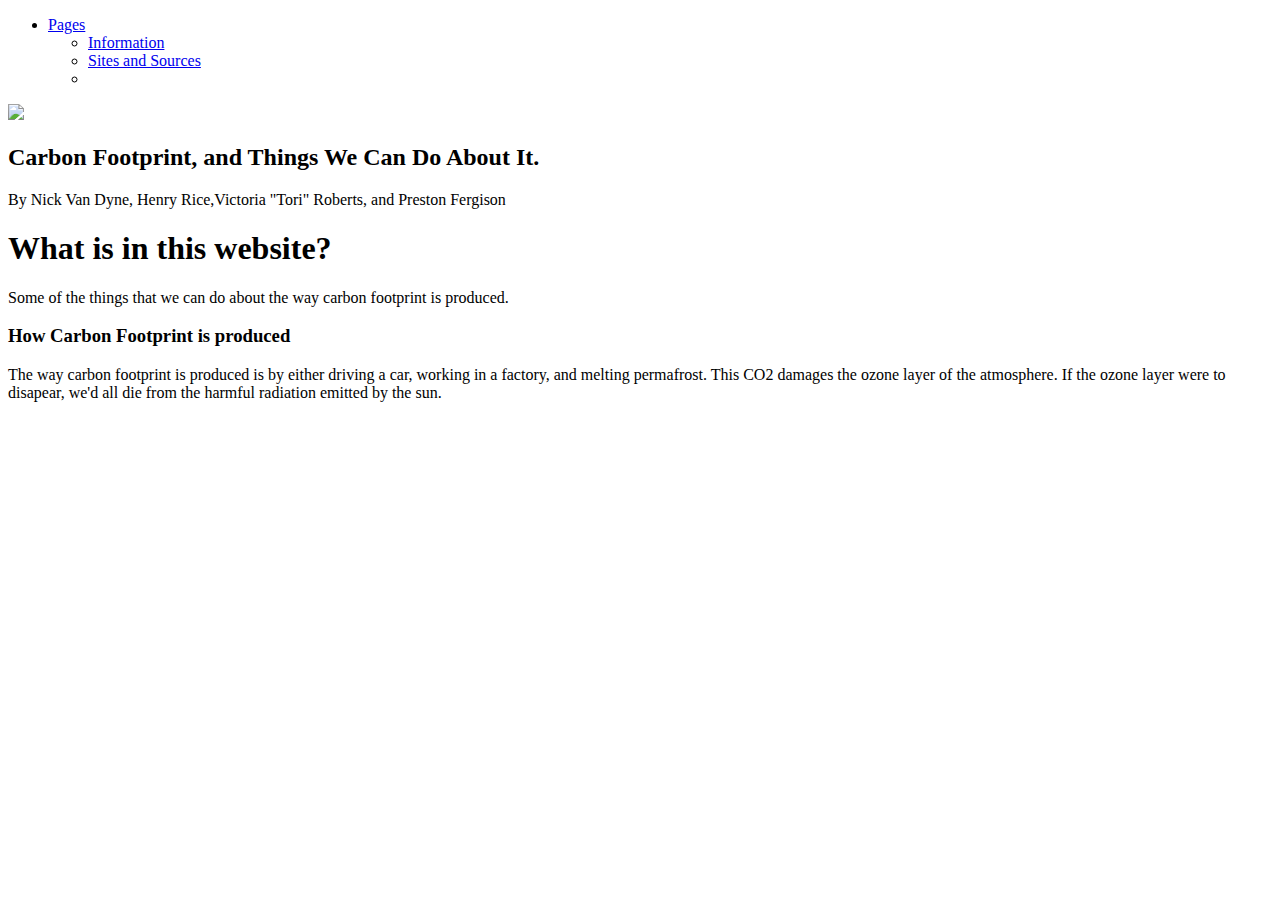
==== index.html @ d6652ab7 "Rename Homepage.html to index.html" ====
<!DOCTYPE HTML>
<!--
	Landed by HTML5 UP
	html5up.net | @ajlkn
	Free for personal and commercial use under the CCA 3.0 license (html5up.net/license)
-->
<html>
	<head>
		<title>Carbon Footprint</title>
		<meta charset="utf-8" />
		<meta name="viewport" content="width=device-width, initial-scale=1, user-scalable=no" />
		<link rel="stylesheet" href="assets/css/main.css" />
		<noscript><link rel="stylesheet" href="assets/css/noscript.css" /></noscript>
	</head>
	<body class="is-preload">
		<div id="page-wrapper">
			
			<!-- Header -->
				<header id="header">
					<nav id="nav">

						<ul>
							<li>
								<a href="#">Pages</a>
								<ul>
									<li><a href="page2.html">Information</a></li>
									<li><a href="finalpage.html">Sites and Sources</a></li>
									<li>
										<ul>
										</ul>
									</li>
								</ul>
							</li>
						</ul>
					</nav>
				</header>

			<!-- Main -->
				<div id="main" class="wrapper style1">
					<span class="image fit"><img src="images/PCFMain.jpg"></img></span>
					
					<div class="container">
						<div class="major">
						<header>
							<h2>Carbon Footprint, and Things We Can Do About It.</h2>
							<p class ="animated_text">By Nick Van Dyne, Henry Rice,Victoria "Tori" Roberts, and Preston Fergison</p>
						</header>
						<h1>What is in this website?</h1>
						<!-- Text -->

						
						<p>Some of the things that we can do about the way carbon footprint is produced.</p>


							<section>			
									<h3>How Carbon Footprint is produced</h3>
									<p>The way carbon footprint is produced is by either driving a car, working in a factory, and melting permafrost. This CO2 damages the ozone layer of the atmosphere. If the ozone layer were to disapear, we'd all die from the harmful radiation emitted by the sun.</p>
							</section>
					</div>
				</div>
			</div>
		</div>
		<!-- Scripts -->
			<script src="assets/js/jquery.min.js"></script>
			<script src="assets/js/jquery.scrolly.min.js"></script>
			<script src="assets/js/jquery.dropotron.min.js"></script>
			<script src="assets/js/jquery.scrollex.min.js"></script>
			<script src="assets/js/browser.min.js"></script>
			<script src="assets/js/breakpoints.min.js"></script>
			<script src="assets/js/util.js"></script>
			<script src="assets/js/main.js"></script>

	</body>
</html>
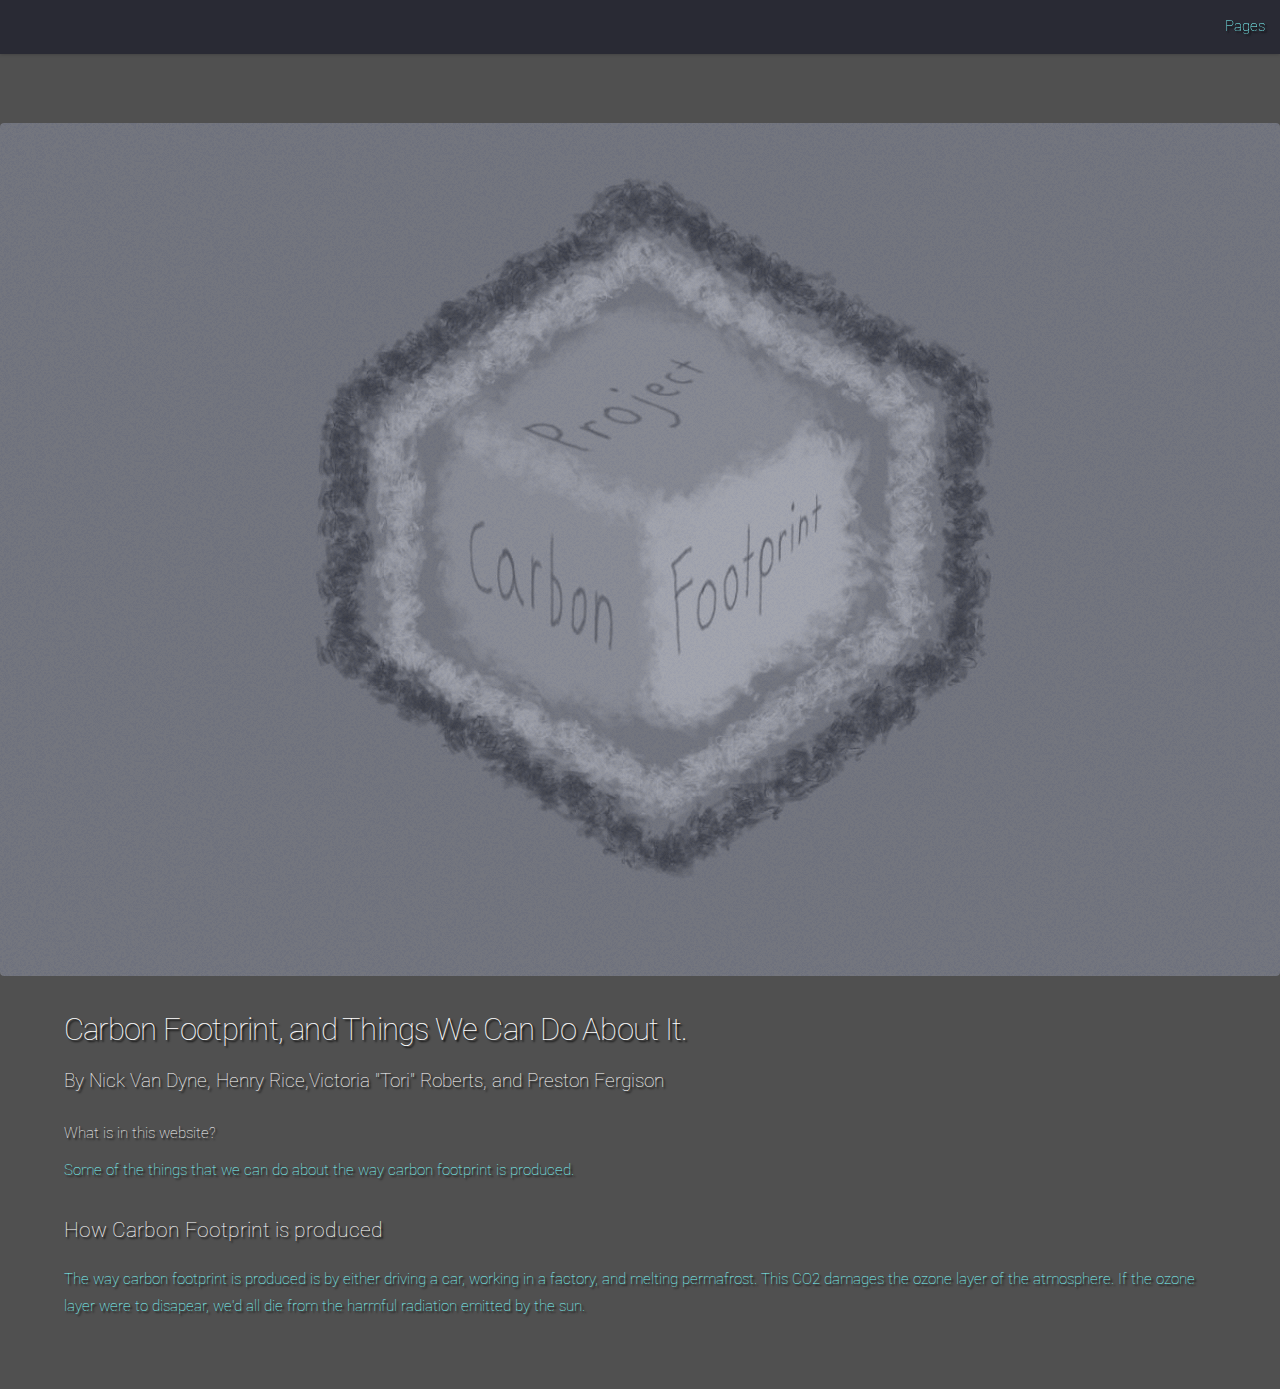
==== commit aad35caa: "gasdg" ====
--- a/index.html
+++ b/index.html
@@ -1,76 +1,76 @@
-
-
-<!DOCTYPE HTML>
-<!--
-	Landed by HTML5 UP
-	html5up.net | @ajlkn
-	Free for personal and commercial use under the CCA 3.0 license (html5up.net/license)
--->
-<html>
-	<head>
-		<title>Carbon Footprint</title>
-		<meta charset="utf-8" />
-		<meta name="viewport" content="width=device-width, initial-scale=1, user-scalable=no" />
-		<link rel="stylesheet" href="assets/css/main.css" />
-		<noscript><link rel="stylesheet" href="assets/css/noscript.css" /></noscript>
-	</head>
-	<body class="is-preload">
-		<div id="page-wrapper">
-			
-			<!-- Header -->
-				<header id="header">
-					<nav id="nav">
-
-						<ul>
-							<li>
-								<a href="#">Pages</a>
-								<ul>
-									<li><a href="page2.html">Information</a></li>
-									<li><a href="finalpage.html">Sites and Sources</a></li>
-									<li>
-										<ul>
-										</ul>
-									</li>
-								</ul>
-							</li>
-						</ul>
-					</nav>
-				</header>
-
-			<!-- Main -->
-				<div id="main" class="wrapper style1">
-					<span class="image fit"><img src="images/PCFMain.jpg"></img></span>
-					
-					<div class="container">
-						<div class="major">
-						<header>
-							<h2>Carbon Footprint, and Things We Can Do About It.</h2>
-							<p class ="animated_text">By Nick Van Dyne, Henry Rice,Victoria "Tori" Roberts, and Preston Fergison</p>
-						</header>
-						<h1>What is in this website?</h1>
-						<!-- Text -->
-
-						
-						<p>Some of the things that we can do about the way carbon footprint is produced.</p>
-
-
-							<section>			
-									<h3>How Carbon Footprint is produced</h3>
-									<p>The way carbon footprint is produced is by either driving a car, working in a factory, and melting permafrost. This CO2 damages the ozone layer of the atmosphere. If the ozone layer were to disapear, we'd all die from the harmful radiation emitted by the sun.</p>
-							</section>
-					</div>
-				</div>
-			</div>
-		</div>
-		<!-- Scripts -->
-			<script src="assets/js/jquery.min.js"></script>
-			<script src="assets/js/jquery.scrolly.min.js"></script>
-			<script src="assets/js/jquery.dropotron.min.js"></script>
-			<script src="assets/js/jquery.scrollex.min.js"></script>
-			<script src="assets/js/browser.min.js"></script>
-			<script src="assets/js/breakpoints.min.js"></script>
-			<script src="assets/js/util.js"></script>
-			<script src="assets/js/main.js"></script>
-
-	</body>
-</html>
+
+
+<!DOCTYPE HTML>
+<!--
+	Landed by HTML5 UP
+	html5up.net | @ajlkn
+	Free for personal and commercial use under the CCA 3.0 license (html5up.net/license)
+-->
+<html>
+	<head>
+		<title>Carbon Footprint</title>
+		<meta charset="utf-8" />
+		<meta name="viewport" content="width=device-width, initial-scale=1, user-scalable=no" />
+		<link rel="stylesheet" href="assets/css/main.css" />
+		<noscript><link rel="stylesheet" href="assets/css/noscript.css" /></noscript>
+	</head>
+	<body class="is-preload">
+		<div id="page-wrapper">
+			
+			<!-- Header -->
+				<header id="header">
+					<nav id="nav">
+
+						<ul>
+							<li>
+								<a href="#">Pages</a>
+								<ul>
+									<li><a href="page2.html">Information</a></li>
+									<li><a href="finalpage.html">Sites and Sources</a></li>
+									<li>
+										<ul>
+										</ul>
+									</li>
+								</ul>
+							</li>
+						</ul>
+					</nav>
+				</header>
+
+			<!-- Main -->
+				<div id="main" class="wrapper style1">
+					<span class="image fit"><img src="images/PCFMain.jpg"></img></span>
+					
+					<div class="container">
+						<div class="major">
+						<header>
+							<h2>Carbon Footprint, and Things We Can Do About It.</h2>
+							<p class ="animated_text">By Nick Van Dyne, Henry Rice,Victoria "Tori" Roberts, and Preston Fergison</p>
+						</header>
+						<h1>What is in this website?</h1>
+						<!-- Text -->
+
+						
+						<p>Some of the things that we can do about the way carbon footprint is produced.</p>
+
+
+							<section>			
+									<h3>How Carbon Footprint is produced</h3>
+									<p>The way carbon footprint is produced is by either driving a car, working in a factory, and melting permafrost. This CO2 damages the ozone layer of the atmosphere. If the ozone layer were to disapear, we'd all die from the harmful radiation emitted by the sun.</p>
+							</section>
+					</div>
+				</div>
+			</div>
+		</div>
+		<!-- Scripts -->
+			<script src="assets/js/jquery.min.js"></script>
+			<script src="assets/js/jquery.scrolly.min.js"></script>
+			<script src="assets/js/jquery.dropotron.min.js"></script>
+			<script src="assets/js/jquery.scrollex.min.js"></script>
+			<script src="assets/js/browser.min.js"></script>
+			<script src="assets/js/breakpoints.min.js"></script>
+			<script src="assets/js/util.js"></script>
+			<script src="assets/js/main.js"></script>
+
+	</body>
+</html>
--- a/assets/css/main.css
+++ b/assets/css/main.css
@@ -0,0 +1,4183 @@
+@import url("fontawesome-all.min.css");
+@import url("https://fonts.googleapis.com/css?family=Roboto:100,300,100italic,300italic");
+
+/*
+	Landed by HTML5 UP
+	html5up.net | @ajlkn
+	Free for personal and commercial use under the CCA 3.0 license (html5up.net/license)
+*/
+
+html, body, div, span, applet, object,
+iframe, h1, h2, h3, h4, h5, h6, p, blockquote,
+pre, a, abbr, acronym, address, big, cite,
+code, del, dfn, em, img, ins, kbd, q, s, samp,
+small, strike, strong, sub, sup, tt, var, b,
+u, i, center, dl, dt, dd, ol, ul, li, fieldset,
+form, label, legend, table, caption, tbody,
+tfoot, thead, tr, th, td, article, aside,
+canvas, details, embed, figure, figcaption,
+footer, header, hgroup, menu, nav, output, ruby,
+section, summary, time, mark, audio, video {
+	margin: 0;
+	padding: 0;
+	border: 0;
+	font-size: 100%;
+	font: inherit;
+	text-shadow: 2px 2px 2px black;
+	vertical-align: baseline;}
+
+article, aside, details, figcaption, figure,
+footer, header, hgroup, menu, nav, section {
+	display: block;}
+
+body {
+	line-height: 2px;
+}
+
+
+/*Basic CSS design I've made */
+.card
+{
+	background-color: transparent;
+	width: 800px;
+	height: 200px;
+	perspective: 1000px;
+	margin-top: 80px;
+	
+}
+
+.card-inner
+{
+position: relative;
+width: 100%;
+height: 100%;
+transition: 0.5s;
+transform-style: preserve-3d;
+}
+
+.card:hover .card-inner {
+	transform: rotateY(180deg);
+}
+
+.card-front, .card-back
+{
+	position: absolute;
+  width: 100%;
+  height: 100%;
+  -webkit-backface-visibility: hidden;
+  backface-visibility: hidden;
+  border: 8px solid white;
+  border-radius: 8px;
+  word-wrap: none;
+}
+
+.card-front
+{
+	background-image: linear-gradient(90deg, #000000, #606068, #000000);
+  	color: white;
+	text-align: center;
+}
+
+.card-back
+{
+	background-image: linear-gradient(#000000, green);
+  color: white;
+  transform: rotateY(180deg);
+  text-align: justify;
+  padding-left: 12px;
+  padding-right: 12px;
+  font-variant: normal;
+}
+
+
+ol, ul {
+	list-style: none;
+}
+
+blockquote, q {
+	quotes: none;
+}
+
+	blockquote:before, blockquote:after, q:before, q:after {
+		content: '';
+		content: none;
+	}
+
+@keyframes switchcolor
+{
+	0% {color: default;}
+	50% {color: yellow;}
+}
+
+/* Fancy web paragraph */
+
+
+.animated_text
+{
+	animation: switchcolor 5s ease-out infinite alternate;
+}
+
+
+table {
+	border-collapse: collapse;
+	border-spacing: 0;
+}
+
+body {
+	-webkit-text-size-adjust: none;
+}
+
+mark {
+	background-color: transparent;
+	color: inherit;
+}
+
+input::-moz-focus-inner {
+	border: 0;
+	padding: 0;
+}
+
+input, select, textarea {
+	-moz-appearance: none;
+	-webkit-appearance: none;
+	-ms-appearance: none;
+	appearance: none;
+}
+
+/* Basic */
+
+	html {
+		box-sizing: border-box;
+	}
+
+	*, *:before, *:after {
+		box-sizing: inherit;
+	}
+
+	html, body {
+		background: #505050;
+	}
+
+	body.is-preload *, body.is-preload *:before, body.is-preload *:after {
+		-moz-animation: none !important;
+		-webkit-animation: none !important;
+		-ms-animation: none !important;
+		animation: none !important;
+		-moz-transition: none !important;
+		-webkit-transition: none !important;
+		-ms-transition: none !important;
+		transition: none !important;
+	}
+
+	body, input, select, textarea {
+		color: rgba(127, 255, 255, 1);
+		font-family: "Roboto", Helvetica, sans-serif;
+		font-size: 15pt;
+		font-weight: 100;
+		line-height: 1.75em;
+	}
+
+	a {
+		-moz-transition: border-color 0.2s ease-in-out, color 0.2s ease-in-out;
+		-webkit-transition: border-color 0.2s ease-in-out, color 0.2s ease-in-out;
+		-ms-transition: border-color 0.2s ease-in-out, color 0.2s ease-in-out;
+		transition: border-color 0.2s ease-in-out, color 0.2s ease-in-out;
+		border-bottom: none;
+		color: #e44c65;
+		text-decoration: none;
+	}
+
+		a:hover {
+			color: #e44c65 !important;
+			border-bottom-color: transparent;
+		}
+
+	strong, b {
+		color: #ffffff;
+		font-weight: 300;
+	}
+
+	em, i {
+		font-style: italic;
+	}
+
+	p {
+		margin: 0 0 2em 0;
+	}
+
+	h1, h2, h3, h4, h5, h6 {
+		color: #ffffff;
+		font-weight: 300px;
+		line-height: 1em;
+		margin: 0 0 1em 0;
+	}
+
+		h1 a, h2 a, h3 a, h4 a, h5 a, h6 a {
+			color: inherit;
+			border: 0;
+		}
+
+	h2 {
+		font-size: 2em;
+		line-height: 1.5em;
+		letter-spacing: -0.025em;
+	}
+
+	h3 {
+		font-size: 1.35em;
+		line-height: 1.5em;
+	}
+
+	h4 {
+		font-size: 1.1em;
+		line-height: 1.5em;
+	}
+
+	h5 {
+		font-size: 0.9em;
+		line-height: 1.5em;
+	}
+
+	h6 {
+		font-size: 0.7em;
+		line-height: 1.5em;
+	}
+
+	sub {
+		font-size: 0.8em;
+		position: relative;
+		top: 0.5em;
+	}
+
+	sup {
+		font-size: 0.8em;
+		position: relative;
+		top: -0.5em;
+	}
+
+	hr {
+		border: 0;
+		border-bottom: solid 1px rgba(255, 255, 255, 0.3);
+		margin: 3em 0;
+	}
+
+		hr.major {
+			margin: 4em 0;
+		}
+
+	blockquote {
+		border-left: solid 4px rgba(255, 255, 255, 0.3);
+		font-style: italic;
+		margin: 0 0 2em 0;
+		padding: 0.5em 0 0.5em 2em;
+	}
+
+	code {
+		background: rgba(255, 255, 255, 0.075);
+		border-radius: 4px;
+		font-family: "Courier New", monospace;
+		font-size: 0.9em;
+		margin: 0 0.25em;
+		padding: 0.25em 0.65em;
+	}
+
+	pre {
+		-webkit-overflow-scrolling: touch;
+		font-family: "Courier New", monospace;
+		font-size: 0.9em;
+		margin: 0 0 2em 0;
+	}
+
+		pre code {
+			display: block;
+			line-height: 1.75em;
+			padding: 1em 1.5em;
+			overflow-x: auto;
+		}
+
+	.align-left {
+		text-align: left;
+	}
+
+	.align-center {
+		text-align: center;
+	}
+
+	.align-right {
+		text-align: right;
+	}
+
+/* Loader */
+
+	@-moz-keyframes spinner-show {
+		0% {
+			opacity: 0;
+		}
+
+		100% {
+			opacity: 1;
+		}
+	}
+
+	@-webkit-keyframes spinner-show {
+		0% {
+			opacity: 0;
+		}
+
+		100% {
+			opacity: 1;
+		}
+	}
+
+	@-ms-keyframes spinner-show {
+		0% {
+			opacity: 0;
+		}
+
+		100% {
+			opacity: 1;
+		}
+	}
+
+	@keyframes spinner-show {
+		0% {
+			opacity: 0;
+		}
+
+		100% {
+			opacity: 1;
+		}
+	}
+
+	@-moz-keyframes spinner-hide {
+		0% {
+			color: rgba(255, 255, 255, 0.15);
+			z-index: 100001;
+			-moz-transform: scale(1) rotate(0deg);
+			-webkit-transform: scale(1) rotate(0deg);
+			-ms-transform: scale(1) rotate(0deg);
+			transform: scale(1) rotate(0deg);
+		}
+
+		99% {
+			color: #1c1d26;
+			z-index: 100001;
+			-moz-transform: scale(0.5) rotate(360deg);
+			-webkit-transform: scale(0.5) rotate(360deg);
+			-ms-transform: scale(0.5) rotate(360deg);
+			transform: scale(0.5) rotate(360deg);
+		}
+
+		100% {
+			color: #1c1d26;
+			z-index: -1;
+			-moz-transform: scale(0.5) rotate(360deg);
+			-webkit-transform: scale(0.5) rotate(360deg);
+			-ms-transform: scale(0.5) rotate(360deg);
+			transform: scale(0.5) rotate(360deg);
+		}
+	}
+
+	@-webkit-keyframes spinner-hide {
+		0% {
+			color: rgba(255, 255, 255, 0.15);
+			z-index: 100001;
+			-moz-transform: scale(1) rotate(0deg);
+			-webkit-transform: scale(1) rotate(0deg);
+			-ms-transform: scale(1) rotate(0deg);
+			transform: scale(1) rotate(0deg);
+		}
+
+		99% {
+			color: #1c1d26;
+			z-index: 100001;
+			-moz-transform: scale(0.5) rotate(360deg);
+			-webkit-transform: scale(0.5) rotate(360deg);
+			-ms-transform: scale(0.5) rotate(360deg);
+			transform: scale(0.5) rotate(360deg);
+		}
+
+		100% {
+			color: #1c1d26;
+			z-index: -1;
+			-moz-transform: scale(0.5) rotate(360deg);
+			-webkit-transform: scale(0.5) rotate(360deg);
+			-ms-transform: scale(0.5) rotate(360deg);
+			transform: scale(0.5) rotate(360deg);
+		}
+	}
+
+	@-ms-keyframes spinner-hide {
+		0% {
+			color: rgba(255, 255, 255, 0.15);
+			z-index: 100001;
+			-moz-transform: scale(1) rotate(0deg);
+			-webkit-transform: scale(1) rotate(0deg);
+			-ms-transform: scale(1) rotate(0deg);
+			transform: scale(1) rotate(0deg);
+		}
+
+		99% {
+			color: #1c1d26;
+			z-index: 100001;
+			-moz-transform: scale(0.5) rotate(360deg);
+			-webkit-transform: scale(0.5) rotate(360deg);
+			-ms-transform: scale(0.5) rotate(360deg);
+			transform: scale(0.5) rotate(360deg);
+		}
+
+		100% {
+			color: #1c1d26;
+			z-index: -1;
+			-moz-transform: scale(0.5) rotate(360deg);
+			-webkit-transform: scale(0.5) rotate(360deg);
+			-ms-transform: scale(0.5) rotate(360deg);
+			transform: scale(0.5) rotate(360deg);
+		}
+	}
+
+	@keyframes spinner-hide {
+		0% {
+			color: rgba(255, 255, 255, 0.15);
+			z-index: 100001;
+			-moz-transform: scale(1) rotate(0deg);
+			-webkit-transform: scale(1) rotate(0deg);
+			-ms-transform: scale(1) rotate(0deg);
+			transform: scale(1) rotate(0deg);
+		}
+
+		99% {
+			color: #1c1d26;
+			z-index: 100001;
+			-moz-transform: scale(0.5) rotate(360deg);
+			-webkit-transform: scale(0.5) rotate(360deg);
+			-ms-transform: scale(0.5) rotate(360deg);
+			transform: scale(0.5) rotate(360deg);
+		}
+
+		100% {
+			color: #1c1d26;
+			z-index: -1;
+			-moz-transform: scale(0.5) rotate(360deg);
+			-webkit-transform: scale(0.5) rotate(360deg);
+			-ms-transform: scale(0.5) rotate(360deg);
+			transform: scale(0.5) rotate(360deg);
+		}
+	}
+
+	@-moz-keyframes spinner-rotate {
+		0% {
+			-moz-transform: scale(1) rotate(0deg);
+			-webkit-transform: scale(1) rotate(0deg);
+			-ms-transform: scale(1) rotate(0deg);
+			transform: scale(1) rotate(0deg);
+		}
+
+		100% {
+			-moz-transform: scale(1) rotate(360deg);
+			-webkit-transform: scale(1) rotate(360deg);
+			-ms-transform: scale(1) rotate(360deg);
+			transform: scale(1) rotate(360deg);
+		}
+	}
+
+	@-webkit-keyframes spinner-rotate {
+		0% {
+			-moz-transform: scale(1) rotate(0deg);
+			-webkit-transform: scale(1) rotate(0deg);
+			-ms-transform: scale(1) rotate(0deg);
+			transform: scale(1) rotate(0deg);
+		}
+
+		100% {
+			-moz-transform: scale(1) rotate(360deg);
+			-webkit-transform: scale(1) rotate(360deg);
+			-ms-transform: scale(1) rotate(360deg);
+			transform: scale(1) rotate(360deg);
+		}
+	}
+
+	@-ms-keyframes spinner-rotate {
+		0% {
+			-moz-transform: scale(1) rotate(0deg);
+			-webkit-transform: scale(1) rotate(0deg);
+			-ms-transform: scale(1) rotate(0deg);
+			transform: scale(1) rotate(0deg);
+		}
+
+		100% {
+			-moz-transform: scale(1) rotate(360deg);
+			-webkit-transform: scale(1) rotate(360deg);
+			-ms-transform: scale(1) rotate(360deg);
+			transform: scale(1) rotate(360deg);
+		}
+	}
+
+	@keyframes spinner-rotate {
+		0% {
+			-moz-transform: scale(1) rotate(0deg);
+			-webkit-transform: scale(1) rotate(0deg);
+			-ms-transform: scale(1) rotate(0deg);
+			transform: scale(1) rotate(0deg);
+		}
+
+		100% {
+			-moz-transform: scale(1) rotate(360deg);
+			-webkit-transform: scale(1) rotate(360deg);
+			-ms-transform: scale(1) rotate(360deg);
+			transform: scale(1) rotate(360deg);
+		}
+	}
+
+	@-moz-keyframes overlay-hide {
+		0% {
+			opacity: 1;
+			z-index: 100000;
+		}
+
+		15% {
+			opacity: 1;
+			z-index: 100000;
+		}
+
+		99% {
+			opacity: 0;
+			z-index: 100000;
+		}
+
+		100% {
+			opacity: 0;
+			z-index: -1;
+		}
+	}
+
+	@-webkit-keyframes overlay-hide {
+		0% {
+			opacity: 1;
+			z-index: 100000;
+		}
+
+		15% {
+			opacity: 1;
+			z-index: 100000;
+		}
+
+		99% {
+			opacity: 0;
+			z-index: 100000;
+		}
+
+		100% {
+			opacity: 0;
+			z-index: -1;
+		}
+	}
+
+	@-ms-keyframes overlay-hide {
+		0% {
+			opacity: 1;
+			z-index: 100000;
+		}
+
+		15% {
+			opacity: 1;
+			z-index: 100000;
+		}
+
+		99% {
+			opacity: 0;
+			z-index: 100000;
+		}
+
+		100% {
+			opacity: 0;
+			z-index: -1;
+		}
+	}
+
+	@keyframes overlay-hide {
+		0% {
+			opacity: 1;
+			z-index: 100000;
+		}
+
+		15% {
+			opacity: 1;
+			z-index: 100000;
+		}
+
+		99% {
+			opacity: 0;
+			z-index: 100000;
+		}
+
+		100% {
+			opacity: 0;
+			z-index: -1;
+		}
+	}
+
+	body.landing {
+		text-decoration: none;
+	}
+
+		body.landing:before {
+			-moz-osx-font-smoothing: grayscale;
+			-webkit-font-smoothing: antialiased;
+			display: inline-block;
+			font-style: normal;
+			font-variant: normal;
+			text-rendering: auto;
+			line-height: 1;
+			text-transform: none !important;
+			font-family: 'Font Awesome 5 Free';
+			font-weight: 900;
+		}
+
+		body.landing:before {
+			-moz-animation: spinner-show 1.5s 1 0.25s ease forwards, spinner-hide 0.25s ease-in-out forwards !important;
+			-webkit-animation: spinner-show 1.5s 1 0.25s ease forwards, spinner-hide 0.25s ease-in-out forwards !important;
+			-ms-animation: spinner-show 1.5s 1 0.25s ease forwards, spinner-hide 0.25s ease-in-out forwards !important;
+			animation: spinner-show 1.5s 1 0.25s ease forwards, spinner-hide 0.25s ease-in-out forwards !important;
+			-moz-transform-origin: 50% 50%;
+			-webkit-transform-origin: 50% 50%;
+			-ms-transform-origin: 50% 50%;
+			transform-origin: 50% 50%;
+			color: rgba(255, 255, 255, 0.15);
+			content: '\f1ce';
+			cursor: default;
+			display: block;
+			font-size: 2em;
+			height: 2em;
+			left: 50%;
+			line-height: 2em;
+			margin: -1em 0 0 -1em;
+			opacity: 0;
+			position: fixed;
+			text-align: center;
+			top: 50%;
+			width: 2em;
+			z-index: -1;
+		}
+
+		body.landing:after {
+			-moz-animation: overlay-hide 1.5s ease-in forwards !important;
+			-webkit-animation: overlay-hide 1.5s ease-in forwards !important;
+			-ms-animation: overlay-hide 1.5s ease-in forwards !important;
+			animation: overlay-hide 1.5s ease-in forwards !important;
+			background: #1c1d26;
+			content: '';
+			display: block;
+			height: 100%;
+			left: 0;
+			opacity: 0;
+			position: fixed;
+			top: 0;
+			width: 100%;
+			z-index: -1;
+		}
+
+		body.landing.is-preload:before {
+			-moz-animation: spinner-show 0.5s 1 0.25s ease forwards, spinner-rotate 0.75s infinite linear !important;
+			-webkit-animation: spinner-show 1.5s 1 0.25s ease forwards, spinner-rotate 0.75s infinite linear !important;
+			-ms-animation: spinner-show 1.5s 1 0.25s ease forwards, spinner-rotate 0.75s infinite linear !important;
+			animation: spinner-show 1.5s 1 0.25s ease forwards, spinner-rotate 0.75s infinite linear !important;
+			z-index: 100001;
+		}
+
+		body.landing.is-preload:after {
+			-moz-animation: none !important;
+			-webkit-animation: none !important;
+			-ms-animation: none !important;
+			animation: none !important;
+			opacity: 1;
+			z-index: 100000;
+		}
+
+	@media (-webkit-min-device-pixel-ratio: 2) {
+
+		body.landing:before {
+			line-height: 2.025em;
+		}
+
+	}
+
+/* Container */
+
+	.container {
+		margin: 0 auto;
+		max-width: calc(100% - 4em);
+		width: 70em;
+	}
+
+		.container.xsmall {
+			width: 17.5em;
+		}
+
+		.container.small {
+			width: 35em;
+		}
+
+		.container.medium {
+			width: 52.5em;
+		}
+
+		.container.large {
+			width: 87.5em;
+		}
+
+		.container.xlarge {
+			width: 105em;
+		}
+
+		.container.max {
+			width: 100%;
+		}
+
+		@media screen and (max-width: 1280px) {
+
+			.container {
+				width: 90%;
+				max-width: 100%;
+			}
+
+		}
+
+		@media screen and (max-width: 980px) {
+
+			.container {
+				width: 100% !important;
+			}
+
+		}
+
+/* Row */
+
+	.row {
+		display: flex;
+		flex-wrap: wrap;
+		box-sizing: border-box;
+		align-items: stretch;
+	}
+
+		.row > * {
+			box-sizing: border-box;
+		}
+
+		.row.gtr-uniform > * > :last-child {
+			margin-bottom: 0;
+		}
+
+		.row.aln-left {
+			justify-content: flex-start;
+		}
+
+		.row.aln-center {
+			justify-content: center;
+		}
+
+		.row.aln-right {
+			justify-content: flex-end;
+		}
+
+		.row.aln-top {
+			align-items: flex-start;
+		}
+
+		.row.aln-middle {
+			align-items: center;
+		}
+
+		.row.aln-bottom {
+			align-items: flex-end;
+		}
+
+		.row > .imp {
+			order: -1;
+		}
+
+		.row > .col-1 {
+			width: 8.33333%;
+		}
+
+		.row > .off-1 {
+			margin-left: 8.33333%;
+		}
+
+		.row > .col-2 {
+			width: 16.66667%;
+		}
+
+		.row > .off-2 {
+			margin-left: 16.66667%;
+		}
+
+		.row > .col-3 {
+			width: 25%;
+		}
+
+		.row > .off-3 {
+			margin-left: 25%;
+		}
+
+		.row > .col-4 {
+			width: 33.33333%;
+		}
+
+		.row > .off-4 {
+			margin-left: 33.33333%;
+		}
+
+		.row > .col-5 {
+			width: 41.66667%;
+		}
+
+		.row > .off-5 {
+			margin-left: 41.66667%;
+		}
+
+		.row > .col-6 {
+			width: 50%;
+		}
+
+		.row > .off-6 {
+			margin-left: 50%;
+		}
+
+		.row > .col-7 {
+			width: 58.33333%;
+		}
+
+		.row > .off-7 {
+			margin-left: 58.33333%;
+		}
+
+		.row > .col-8 {
+			width: 66.66667%;
+		}
+
+		.row > .off-8 {
+			margin-left: 66.66667%;
+		}
+
+		.row > .col-9 {
+			width: 75%;
+		}
+
+		.row > .off-9 {
+			margin-left: 75%;
+		}
+
+		.row > .col-10 {
+			width: 83.33333%;
+		}
+
+		.row > .off-10 {
+			margin-left: 83.33333%;
+		}
+
+		.row > .col-11 {
+			width: 91.66667%;
+		}
+
+		.row > .off-11 {
+			margin-left: 91.66667%;
+		}
+
+		.row > .col-12 {
+			width: 100%;
+		}
+
+		.row > .off-12 {
+			margin-left: 100%;
+		}
+
+		.row.gtr-0 {
+			margin-top: 0;
+			margin-left: 0em;
+		}
+
+			.row.gtr-0 > * {
+				padding: 0 0 0 0em;
+			}
+
+			.row.gtr-0.gtr-uniform {
+				margin-top: 0em;
+			}
+
+				.row.gtr-0.gtr-uniform > * {
+					padding-top: 0em;
+				}
+
+		.row.gtr-25 {
+			margin-top: 0;
+			margin-left: -0.625em;
+		}
+
+			.row.gtr-25 > * {
+				padding: 0 0 0 0.625em;
+			}
+
+			.row.gtr-25.gtr-uniform {
+				margin-top: -0.625em;
+			}
+
+				.row.gtr-25.gtr-uniform > * {
+					padding-top: 0.625em;
+				}
+
+		.row.gtr-50 {
+			margin-top: 0;
+			margin-left: -1.25em;
+		}
+
+			.row.gtr-50 > * {
+				padding: 0 0 0 1.25em;
+			}
+
+			.row.gtr-50.gtr-uniform {
+				margin-top: -1.25em;
+			}
+
+				.row.gtr-50.gtr-uniform > * {
+					padding-top: 1.25em;
+				}
+
+		.row {
+			margin-top: 0;
+			margin-left: -2.5em;
+		}
+
+			.row > * {
+				padding: 0 0 0 2.5em;
+			}
+
+			.row.gtr-uniform {
+				margin-top: -2.5em;
+			}
+
+				.row.gtr-uniform > * {
+					padding-top: 2.5em;
+				}
+
+		.row.gtr-150 {
+			margin-top: 0;
+			margin-left: -3.75em;
+		}
+
+			.row.gtr-150 > * {
+				padding: 0 0 0 3.75em;
+			}
+
+			.row.gtr-150.gtr-uniform {
+				margin-top: -3.75em;
+			}
+
+				.row.gtr-150.gtr-uniform > * {
+					padding-top: 3.75em;
+				}
+
+		.row.gtr-200 {
+			margin-top: 0;
+			margin-left: -5em;
+		}
+
+			.row.gtr-200 > * {
+				padding: 0 0 0 5em;
+			}
+
+			.row.gtr-200.gtr-uniform {
+				margin-top: -5em;
+			}
+
+				.row.gtr-200.gtr-uniform > * {
+					padding-top: 5em;
+				}
+
+		@media screen and (max-width: 1680px) {
+
+			.row {
+				display: flex;
+				flex-wrap: wrap;
+				box-sizing: border-box;
+				align-items: stretch;
+			}
+
+				.row > * {
+					box-sizing: border-box;
+				}
+
+				.row.gtr-uniform > * > :last-child {
+					margin-bottom: 0;
+				}
+
+				.row.aln-left {
+					justify-content: flex-start;
+				}
+
+				.row.aln-center {
+					justify-content: center;
+				}
+
+				.row.aln-right {
+					justify-content: flex-end;
+				}
+
+				.row.aln-top {
+					align-items: flex-start;
+				}
+
+				.row.aln-middle {
+					align-items: center;
+				}
+
+				.row.aln-bottom {
+					align-items: flex-end;
+				}
+
+				.row > .imp-xlarge {
+					order: -1;
+				}
+
+				.row > .col-1-xlarge {
+					width: 8.33333%;
+				}
+
+				.row > .off-1-xlarge {
+					margin-left: 8.33333%;
+				}
+
+				.row > .col-2-xlarge {
+					width: 16.66667%;
+				}
+
+				.row > .off-2-xlarge {
+					margin-left: 16.66667%;
+				}
+
+				.row > .col-3-xlarge {
+					width: 25%;
+				}
+
+				.row > .off-3-xlarge {
+					margin-left: 25%;
+				}
+
+				.row > .col-4-xlarge {
+					width: 33.33333%;
+				}
+
+				.row > .off-4-xlarge {
+					margin-left: 33.33333%;
+				}
+
+				.row > .col-5-xlarge {
+					width: 41.66667%;
+				}
+
+				.row > .off-5-xlarge {
+					margin-left: 41.66667%;
+				}
+
+				.row > .col-6-xlarge {
+					width: 50%;
+				}
+
+				.row > .off-6-xlarge {
+					margin-left: 50%;
+				}
+
+				.row > .col-7-xlarge {
+					width: 58.33333%;
+				}
+
+				.row > .off-7-xlarge {
+					margin-left: 58.33333%;
+				}
+
+				.row > .col-8-xlarge {
+					width: 66.66667%;
+				}
+
+				.row > .off-8-xlarge {
+					margin-left: 66.66667%;
+				}
+
+				.row > .col-9-xlarge {
+					width: 75%;
+				}
+
+				.row > .off-9-xlarge {
+					margin-left: 75%;
+				}
+
+				.row > .col-10-xlarge {
+					width: 83.33333%;
+				}
+
+				.row > .off-10-xlarge {
+					margin-left: 83.33333%;
+				}
+
+				.row > .col-11-xlarge {
+					width: 91.66667%;
+				}
+
+				.row > .off-11-xlarge {
+					margin-left: 91.66667%;
+				}
+
+				.row > .col-12-xlarge {
+					width: 100%;
+				}
+
+				.row > .off-12-xlarge {
+					margin-left: 100%;
+				}
+
+				.row.gtr-0 {
+					margin-top: 0;
+					margin-left: 0em;
+				}
+
+					.row.gtr-0 > * {
+						padding: 0 0 0 0em;
+					}
+
+					.row.gtr-0.gtr-uniform {
+						margin-top: 0em;
+					}
+
+						.row.gtr-0.gtr-uniform > * {
+							padding-top: 0em;
+						}
+
+				.row.gtr-25 {
+					margin-top: 0;
+					margin-left: -0.625em;
+				}
+
+					.row.gtr-25 > * {
+						padding: 0 0 0 0.625em;
+					}
+
+					.row.gtr-25.gtr-uniform {
+						margin-top: -0.625em;
+					}
+
+						.row.gtr-25.gtr-uniform > * {
+							padding-top: 0.625em;
+						}
+
+				.row.gtr-50 {
+					margin-top: 0;
+					margin-left: -1.25em;
+				}
+
+					.row.gtr-50 > * {
+						padding: 0 0 0 1.25em;
+					}
+
+					.row.gtr-50.gtr-uniform {
+						margin-top: -1.25em;
+					}
+
+						.row.gtr-50.gtr-uniform > * {
+							padding-top: 1.25em;
+						}
+
+				.row {
+					margin-top: 0;
+					margin-left: -2.5em;
+				}
+
+					.row > * {
+						padding: 0 0 0 2.5em;
+					}
+
+					.row.gtr-uniform {
+						margin-top: -2.5em;
+					}
+
+						.row.gtr-uniform > * {
+							padding-top: 2.5em;
+						}
+
+				.row.gtr-150 {
+					margin-top: 0;
+					margin-left: -3.75em;
+				}
+
+					.row.gtr-150 > * {
+						padding: 0 0 0 3.75em;
+					}
+
+					.row.gtr-150.gtr-uniform {
+						margin-top: -3.75em;
+					}
+
+						.row.gtr-150.gtr-uniform > * {
+							padding-top: 3.75em;
+						}
+
+				.row.gtr-200 {
+					margin-top: 0;
+					margin-left: -5em;
+				}
+
+					.row.gtr-200 > * {
+						padding: 0 0 0 5em;
+					}
+
+					.row.gtr-200.gtr-uniform {
+						margin-top: -5em;
+					}
+
+						.row.gtr-200.gtr-uniform > * {
+							padding-top: 5em;
+						}
+
+		}
+
+		@media screen and (max-width: 1280px) {
+
+			.row {
+				display: flex;
+				flex-wrap: wrap;
+				box-sizing: border-box;
+				align-items: stretch;
+			}
+
+				.row > * {
+					box-sizing: border-box;
+				}
+
+				.row.gtr-uniform > * > :last-child {
+					margin-bottom: 0;
+				}
+
+				.row.aln-left {
+					justify-content: flex-start;
+				}
+
+				.row.aln-center {
+					justify-content: center;
+				}
+
+				.row.aln-right {
+					justify-content: flex-end;
+				}
+
+				.row.aln-top {
+					align-items: flex-start;
+				}
+
+				.row.aln-middle {
+					align-items: center;
+				}
+
+				.row.aln-bottom {
+					align-items: flex-end;
+				}
+
+				.row > .imp-large {
+					order: -1;
+				}
+
+				.row > .col-1-large {
+					width: 8.33333%;
+				}
+
+				.row > .off-1-large {
+					margin-left: 8.33333%;
+				}
+
+				.row > .col-2-large {
+					width: 16.66667%;
+				}
+
+				.row > .off-2-large {
+					margin-left: 16.66667%;
+				}
+
+				.row > .col-3-large {
+					width: 25%;
+				}
+
+				.row > .off-3-large {
+					margin-left: 25%;
+				}
+
+				.row > .col-4-large {
+					width: 33.33333%;
+				}
+
+				.row > .off-4-large {
+					margin-left: 33.33333%;
+				}
+
+				.row > .col-5-large {
+					width: 41.66667%;
+				}
+
+				.row > .off-5-large {
+					margin-left: 41.66667%;
+				}
+
+				.row > .col-6-large {
+					width: 50%;
+				}
+
+				.row > .off-6-large {
+					margin-left: 50%;
+				}
+
+				.row > .col-7-large {
+					width: 58.33333%;
+				}
+
+				.row > .off-7-large {
+					margin-left: 58.33333%;
+				}
+
+				.row > .col-8-large {
+					width: 66.66667%;
+				}
+
+				.row > .off-8-large {
+					margin-left: 66.66667%;
+				}
+
+				.row > .col-9-large {
+					width: 75%;
+				}
+
+				.row > .off-9-large {
+					margin-left: 75%;
+				}
+
+				.row > .col-10-large {
+					width: 83.33333%;
+				}
+
+				.row > .off-10-large {
+					margin-left: 83.33333%;
+				}
+
+				.row > .col-11-large {
+					width: 91.66667%;
+				}
+
+				.row > .off-11-large {
+					margin-left: 91.66667%;
+				}
+
+				.row > .col-12-large {
+					width: 100%;
+				}
+
+				.row > .off-12-large {
+					margin-left: 100%;
+				}
+
+				.row.gtr-0 {
+					margin-top: 0;
+					margin-left: 0em;
+				}
+
+					.row.gtr-0 > * {
+						padding: 0 0 0 0em;
+					}
+
+					.row.gtr-0.gtr-uniform {
+						margin-top: 0em;
+					}
+
+						.row.gtr-0.gtr-uniform > * {
+							padding-top: 0em;
+						}
+
+				.row.gtr-25 {
+					margin-top: 0;
+					margin-left: -0.625em;
+				}
+
+					.row.gtr-25 > * {
+						padding: 0 0 0 0.625em;
+					}
+
+					.row.gtr-25.gtr-uniform {
+						margin-top: -0.625em;
+					}
+
+						.row.gtr-25.gtr-uniform > * {
+							padding-top: 0.625em;
+						}
+
+				.row.gtr-50 {
+					margin-top: 0;
+					margin-left: -1.25em;
+				}
+
+					.row.gtr-50 > * {
+						padding: 0 0 0 1.25em;
+					}
+
+					.row.gtr-50.gtr-uniform {
+						margin-top: -1.25em;
+					}
+
+						.row.gtr-50.gtr-uniform > * {
+							padding-top: 1.25em;
+						}
+
+				.row {
+					margin-top: 0;
+					margin-left: -2.5em;
+				}
+
+					.row > * {
+						padding: 0 0 0 2.5em;
+					}
+
+					.row.gtr-uniform {
+						margin-top: -2.5em;
+					}
+
+						.row.gtr-uniform > * {
+							padding-top: 2.5em;
+						}
+
+				.row.gtr-150 {
+					margin-top: 0;
+					margin-left: -3.75em;
+				}
+
+					.row.gtr-150 > * {
+						padding: 0 0 0 3.75em;
+					}
+
+					.row.gtr-150.gtr-uniform {
+						margin-top: -3.75em;
+					}
+
+						.row.gtr-150.gtr-uniform > * {
+							padding-top: 3.75em;
+						}
+
+				.row.gtr-200 {
+					margin-top: 0;
+					margin-left: -5em;
+				}
+
+					.row.gtr-200 > * {
+						padding: 0 0 0 5em;
+					}
+
+					.row.gtr-200.gtr-uniform {
+						margin-top: -5em;
+					}
+
+						.row.gtr-200.gtr-uniform > * {
+							padding-top: 5em;
+						}
+
+		}
+
+		@media screen and (max-width: 980px) {
+
+			.row {
+				display: flex;
+				flex-wrap: wrap;
+				box-sizing: border-box;
+				align-items: stretch;
+			}
+
+				.row > * {
+					box-sizing: border-box;
+				}
+
+				.row.gtr-uniform > * > :last-child {
+					margin-bottom: 0;
+				}
+
+				.row.aln-left {
+					justify-content: flex-start;
+				}
+
+				.row.aln-center {
+					justify-content: center;
+				}
+
+				.row.aln-right {
+					justify-content: flex-end;
+				}
+
+				.row.aln-top {
+					align-items: flex-start;
+				}
+
+				.row.aln-middle {
+					align-items: center;
+				}
+
+				.row.aln-bottom {
+					align-items: flex-end;
+				}
+
+				.row > .imp-medium {
+					order: -1;
+				}
+
+				.row > .col-1-medium {
+					width: 8.33333%;
+				}
+
+				.row > .off-1-medium {
+					margin-left: 8.33333%;
+				}
+
+				.row > .col-2-medium {
+					width: 16.66667%;
+				}
+
+				.row > .off-2-medium {
+					margin-left: 16.66667%;
+				}
+
+				.row > .col-3-medium {
+					width: 25%;
+				}
+
+				.row > .off-3-medium {
+					margin-left: 25%;
+				}
+
+				.row > .col-4-medium {
+					width: 33.33333%;
+				}
+
+				.row > .off-4-medium {
+					margin-left: 33.33333%;
+				}
+
+				.row > .col-5-medium {
+					width: 41.66667%;
+				}
+
+				.row > .off-5-medium {
+					margin-left: 41.66667%;
+				}
+
+				.row > .col-6-medium {
+					width: 50%;
+				}
+
+				.row > .off-6-medium {
+					margin-left: 50%;
+				}
+
+				.row > .col-7-medium {
+					width: 58.33333%;
+				}
+
+				.row > .off-7-medium {
+					margin-left: 58.33333%;
+				}
+
+				.row > .col-8-medium {
+					width: 66.66667%;
+				}
+
+				.row > .off-8-medium {
+					margin-left: 66.66667%;
+				}
+
+				.row > .col-9-medium {
+					width: 75%;
+				}
+
+				.row > .off-9-medium {
+					margin-left: 75%;
+				}
+
+				.row > .col-10-medium {
+					width: 83.33333%;
+				}
+
+				.row > .off-10-medium {
+					margin-left: 83.33333%;
+				}
+
+				.row > .col-11-medium {
+					width: 91.66667%;
+				}
+
+				.row > .off-11-medium {
+					margin-left: 91.66667%;
+				}
+
+				.row > .col-12-medium {
+					width: 100%;
+				}
+
+				.row > .off-12-medium {
+					margin-left: 100%;
+				}
+
+				.row.gtr-0 {
+					margin-top: 0;
+					margin-left: 0em;
+				}
+
+					.row.gtr-0 > * {
+						padding: 0 0 0 0em;
+					}
+
+					.row.gtr-0.gtr-uniform {
+						margin-top: 0em;
+					}
+
+						.row.gtr-0.gtr-uniform > * {
+							padding-top: 0em;
+						}
+
+				.row.gtr-25 {
+					margin-top: 0;
+					margin-left: -0.625em;
+				}
+
+					.row.gtr-25 > * {
+						padding: 0 0 0 0.625em;
+					}
+
+					.row.gtr-25.gtr-uniform {
+						margin-top: -0.625em;
+					}
+
+						.row.gtr-25.gtr-uniform > * {
+							padding-top: 0.625em;
+						}
+
+				.row.gtr-50 {
+					margin-top: 0;
+					margin-left: -1.25em;
+				}
+
+					.row.gtr-50 > * {
+						padding: 0 0 0 1.25em;
+					}
+
+					.row.gtr-50.gtr-uniform {
+						margin-top: -1.25em;
+					}
+
+						.row.gtr-50.gtr-uniform > * {
+							padding-top: 1.25em;
+						}
+
+				.row {
+					margin-top: 0;
+					margin-left: -2.5em;
+				}
+
+					.row > * {
+						padding: 0 0 0 2.5em;
+					}
+
+					.row.gtr-uniform {
+						margin-top: -2.5em;
+					}
+
+						.row.gtr-uniform > * {
+							padding-top: 2.5em;
+						}
+
+				.row.gtr-150 {
+					margin-top: 0;
+					margin-left: -3.75em;
+				}
+
+					.row.gtr-150 > * {
+						padding: 0 0 0 3.75em;
+					}
+
+					.row.gtr-150.gtr-uniform {
+						margin-top: -3.75em;
+					}
+
+						.row.gtr-150.gtr-uniform > * {
+							padding-top: 3.75em;
+						}
+
+				.row.gtr-200 {
+					margin-top: 0;
+					margin-left: -5em;
+				}
+
+					.row.gtr-200 > * {
+						padding: 0 0 0 5em;
+					}
+
+					.row.gtr-200.gtr-uniform {
+						margin-top: -5em;
+					}
+
+						.row.gtr-200.gtr-uniform > * {
+							padding-top: 5em;
+						}
+
+		}
+
+		@media screen and (max-width: 736px) {
+
+			.row {
+				display: flex;
+				flex-wrap: wrap;
+				box-sizing: border-box;
+				align-items: stretch;
+			}
+
+				.row > * {
+					box-sizing: border-box;
+				}
+
+				.row.gtr-uniform > * > :last-child {
+					margin-bottom: 0;
+				}
+
+				.row.aln-left {
+					justify-content: flex-start;
+				}
+
+				.row.aln-center {
+					justify-content: center;
+				}
+
+				.row.aln-right {
+					justify-content: flex-end;
+				}
+
+				.row.aln-top {
+					align-items: flex-start;
+				}
+
+				.row.aln-middle {
+					align-items: center;
+				}
+
+				.row.aln-bottom {
+					align-items: flex-end;
+				}
+
+				.row > .imp-small {
+					order: -1;
+				}
+
+				.row > .col-1-small {
+					width: 8.33333%;
+				}
+
+				.row > .off-1-small {
+					margin-left: 8.33333%;
+				}
+
+				.row > .col-2-small {
+					width: 16.66667%;
+				}
+
+				.row > .off-2-small {
+					margin-left: 16.66667%;
+				}
+
+				.row > .col-3-small {
+					width: 25%;
+				}
+
+				.row > .off-3-small {
+					margin-left: 25%;
+				}
+
+				.row > .col-4-small {
+					width: 33.33333%;
+				}
+
+				.row > .off-4-small {
+					margin-left: 33.33333%;
+				}
+
+				.row > .col-5-small {
+					width: 41.66667%;
+				}
+
+				.row > .off-5-small {
+					margin-left: 41.66667%;
+				}
+
+				.row > .col-6-small {
+					width: 50%;
+				}
+
+				.row > .off-6-small {
+					margin-left: 50%;
+				}
+
+				.row > .col-7-small {
+					width: 58.33333%;
+				}
+
+				.row > .off-7-small {
+					margin-left: 58.33333%;
+				}
+
+				.row > .col-8-small {
+					width: 66.66667%;
+				}
+
+				.row > .off-8-small {
+					margin-left: 66.66667%;
+				}
+
+				.row > .col-9-small {
+					width: 75%;
+				}
+
+				.row > .off-9-small {
+					margin-left: 75%;
+				}
+
+				.row > .col-10-small {
+					width: 83.33333%;
+				}
+
+				.row > .off-10-small {
+					margin-left: 83.33333%;
+				}
+
+				.row > .col-11-small {
+					width: 91.66667%;
+				}
+
+				.row > .off-11-small {
+					margin-left: 91.66667%;
+				}
+
+				.row > .col-12-small {
+					width: 100%;
+				}
+
+				.row > .off-12-small {
+					margin-left: 100%;
+				}
+
+				.row.gtr-0 {
+					margin-top: 0;
+					margin-left: 0em;
+				}
+
+					.row.gtr-0 > * {
+						padding: 0 0 0 0em;
+					}
+
+					.row.gtr-0.gtr-uniform {
+						margin-top: 0em;
+					}
+
+						.row.gtr-0.gtr-uniform > * {
+							padding-top: 0em;
+						}
+
+				.row.gtr-25 {
+					margin-top: 0;
+					margin-left: -0.625em;
+				}
+
+					.row.gtr-25 > * {
+						padding: 0 0 0 0.625em;
+					}
+
+					.row.gtr-25.gtr-uniform {
+						margin-top: -0.625em;
+					}
+
+						.row.gtr-25.gtr-uniform > * {
+							padding-top: 0.625em;
+						}
+
+				.row.gtr-50 {
+					margin-top: 0;
+					margin-left: -1.25em;
+				}
+
+					.row.gtr-50 > * {
+						padding: 0 0 0 1.25em;
+					}
+
+					.row.gtr-50.gtr-uniform {
+						margin-top: -1.25em;
+					}
+
+						.row.gtr-50.gtr-uniform > * {
+							padding-top: 1.25em;
+						}
+
+				.row {
+					margin-top: 0;
+					margin-left: -2.5em;
+				}
+
+					.row > * {
+						padding: 0 0 0 2.5em;
+					}
+
+					.row.gtr-uniform {
+						margin-top: -2.5em;
+					}
+
+						.row.gtr-uniform > * {
+							padding-top: 2.5em;
+						}
+
+				.row.gtr-150 {
+					margin-top: 0;
+					margin-left: -3.75em;
+				}
+
+					.row.gtr-150 > * {
+						padding: 0 0 0 3.75em;
+					}
+
+					.row.gtr-150.gtr-uniform {
+						margin-top: -3.75em;
+					}
+
+						.row.gtr-150.gtr-uniform > * {
+							padding-top: 3.75em;
+						}
+
+				.row.gtr-200 {
+					margin-top: 0;
+					margin-left: -5em;
+				}
+
+					.row.gtr-200 > * {
+						padding: 0 0 0 5em;
+					}
+
+					.row.gtr-200.gtr-uniform {
+						margin-top: -5em;
+					}
+
+						.row.gtr-200.gtr-uniform > * {
+							padding-top: 5em;
+						}
+
+		}
+
+		@media screen and (max-width: 480px) {
+
+			.row {
+				display: flex;
+				flex-wrap: wrap;
+				box-sizing: border-box;
+				align-items: stretch;
+			}
+
+				.row > * {
+					box-sizing: border-box;
+				}
+
+				.row.gtr-uniform > * > :last-child {
+					margin-bottom: 0;
+				}
+
+				.row.aln-left {
+					justify-content: flex-start;
+				}
+
+				.row.aln-center {
+					justify-content: center;
+				}
+
+				.row.aln-right {
+					justify-content: flex-end;
+				}
+
+				.row.aln-top {
+					align-items: flex-start;
+				}
+
+				.row.aln-middle {
+					align-items: center;
+				}
+
+				.row.aln-bottom {
+					align-items: flex-end;
+				}
+
+				.row > .imp-xsmall {
+					order: -1;
+				}
+
+				.row > .col-1-xsmall {
+					width: 8.33333%;
+				}
+
+				.row > .off-1-xsmall {
+					margin-left: 8.33333%;
+				}
+
+				.row > .col-2-xsmall {
+					width: 16.66667%;
+				}
+
+				.row > .off-2-xsmall {
+					margin-left: 16.66667%;
+				}
+
+				.row > .col-3-xsmall {
+					width: 25%;
+				}
+
+				.row > .off-3-xsmall {
+					margin-left: 25%;
+				}
+
+				.row > .col-4-xsmall {
+					width: 33.33333%;
+				}
+
+				.row > .off-4-xsmall {
+					margin-left: 33.33333%;
+				}
+
+				.row > .col-5-xsmall {
+					width: 41.66667%;
+				}
+
+				.row > .off-5-xsmall {
+					margin-left: 41.66667%;
+				}
+
+				.row > .col-6-xsmall {
+					width: 50%;
+				}
+
+				.row > .off-6-xsmall {
+					margin-left: 50%;
+				}
+
+				.row > .col-7-xsmall {
+					width: 58.33333%;
+				}
+
+				.row > .off-7-xsmall {
+					margin-left: 58.33333%;
+				}
+
+				.row > .col-8-xsmall {
+					width: 66.66667%;
+				}
+
+				.row > .off-8-xsmall {
+					margin-left: 66.66667%;
+				}
+
+				.row > .col-9-xsmall {
+					width: 75%;
+				}
+
+				.row > .off-9-xsmall {
+					margin-left: 75%;
+				}
+
+				.row > .col-10-xsmall {
+					width: 83.33333%;
+				}
+
+				.row > .off-10-xsmall {
+					margin-left: 83.33333%;
+				}
+
+				.row > .col-11-xsmall {
+					width: 91.66667%;
+				}
+
+				.row > .off-11-xsmall {
+					margin-left: 91.66667%;
+				}
+
+				.row > .col-12-xsmall {
+					width: 100%;
+				}
+
+				.row > .off-12-xsmall {
+					margin-left: 100%;
+				}
+
+				.row.gtr-0 {
+					margin-top: 0;
+					margin-left: 0em;
+				}
+
+					.row.gtr-0 > * {
+						padding: 0 0 0 0em;
+					}
+
+					.row.gtr-0.gtr-uniform {
+						margin-top: 0em;
+					}
+
+						.row.gtr-0.gtr-uniform > * {
+							padding-top: 0em;
+						}
+
+				.row.gtr-25 {
+					margin-top: 0;
+					margin-left: -0.625em;
+				}
+
+					.row.gtr-25 > * {
+						padding: 0 0 0 0.625em;
+					}
+
+					.row.gtr-25.gtr-uniform {
+						margin-top: -0.625em;
+					}
+
+						.row.gtr-25.gtr-uniform > * {
+							padding-top: 0.625em;
+						}
+
+				.row.gtr-50 {
+					margin-top: 0;
+					margin-left: -1.25em;
+				}
+
+					.row.gtr-50 > * {
+						padding: 0 0 0 1.25em;
+					}
+
+					.row.gtr-50.gtr-uniform {
+						margin-top: -1.25em;
+					}
+
+						.row.gtr-50.gtr-uniform > * {
+							padding-top: 1.25em;
+						}
+
+				.row {
+					margin-top: 0;
+					margin-left: -2.5em;
+				}
+
+					.row > * {
+						padding: 0 0 0 2.5em;
+					}
+
+					.row.gtr-uniform {
+						margin-top: -2.5em;
+					}
+
+						.row.gtr-uniform > * {
+							padding-top: 2.5em;
+						}
+
+				.row.gtr-150 {
+					margin-top: 0;
+					margin-left: -3.75em;
+				}
+
+					.row.gtr-150 > * {
+						padding: 0 0 0 3.75em;
+					}
+
+					.row.gtr-150.gtr-uniform {
+						margin-top: -3.75em;
+					}
+
+						.row.gtr-150.gtr-uniform > * {
+							padding-top: 3.75em;
+						}
+
+				.row.gtr-200 {
+					margin-top: 0;
+					margin-left: -5em;
+				}
+
+					.row.gtr-200 > * {
+						padding: 0 0 0 5em;
+					}
+
+					.row.gtr-200.gtr-uniform {
+						margin-top: -5em;
+					}
+
+						.row.gtr-200.gtr-uniform > * {
+							padding-top: 5em;
+						}
+
+		}
+
+/* Section/Article */
+
+	section.special, article.special {
+		text-align: center;
+	}
+
+	header p {
+		color: #ffffff;
+		position: relative;
+		margin: 0 0 1.5em 0;
+	}
+
+	header h2 + p {
+		font-size: 1.25em;
+		margin-top: -1em;
+		line-height: 1.75em;
+	}
+
+	header h3 + p {
+		font-size: 1.1em;
+		margin-top: -0.8em;
+		line-height: 1.75em;
+	}
+
+	header h4 + p,
+	header h5 + p,
+	header h6 + p {
+		font-size: 0.9em;
+		margin-top: -0.6em;
+		line-height: 1.5em;
+	}
+
+	header.major {
+		margin: 0 0 4em 0;
+		position: relative;
+		text-align: center;
+	}
+
+		header.major:after {
+			background: #e44c65;
+			content: '';
+			display: inline-block;
+			height: 0.2em;
+			max-width: 20em;
+			width: 75%;
+		}
+
+	footer.major {
+		margin: 4em 0 0 0;
+	}
+
+/* Form */
+
+	form {
+		margin: 0 0 2em 0;
+	}
+
+		form.cta {
+			max-width: 35em;
+			margin-left: auto;
+			margin-right: auto;
+		}
+
+	label {
+		color: #ffffff;
+		display: block;
+		font-size: 0.9em;
+		font-weight: 300;
+		margin: 0 0 1em 0;
+	}
+
+	input[type="text"],
+	input[type="password"],
+	input[type="email"],
+	select,
+	textarea {
+		-moz-appearance: none;
+		-webkit-appearance: none;
+		-ms-appearance: none;
+		appearance: none;
+		-moz-transition: border-color 0.2s ease-in-out;
+		-webkit-transition: border-color 0.2s ease-in-out;
+		-ms-transition: border-color 0.2s ease-in-out;
+		transition: border-color 0.2s ease-in-out;
+		background: transparent;
+		border-radius: 4px;
+		border: solid 1px rgba(255, 255, 255, 0.3);
+		color: inherit;
+		display: block;
+		outline: 0;
+		padding: 0 1em;
+		text-decoration: none;
+		width: 100%;
+	}
+
+		input[type="text"]:invalid,
+		input[type="password"]:invalid,
+		input[type="email"]:invalid,
+		select:invalid,
+		textarea:invalid {
+			box-shadow: none;
+		}
+
+		input[type="text"]:focus,
+		input[type="password"]:focus,
+		input[type="email"]:focus,
+		select:focus,
+		textarea:focus {
+			border-color: #e44c65;
+		}
+
+	select {
+		background-image: url("data:image/svg+xml;charset=utf8,%3Csvg xmlns='http://www.w3.org/2000/svg' width='40' height='40' preserveAspectRatio='none' viewBox='0 0 40 40'%3E%3Cpath d='M9.4,12.3l10.4,10.4l10.4-10.4c0.2-0.2,0.5-0.4,0.9-0.4c0.3,0,0.6,0.1,0.9,0.4l3.3,3.3c0.2,0.2,0.4,0.5,0.4,0.9 c0,0.4-0.1,0.6-0.4,0.9L20.7,31.9c-0.2,0.2-0.5,0.4-0.9,0.4c-0.3,0-0.6-0.1-0.9-0.4L4.3,17.3c-0.2-0.2-0.4-0.5-0.4-0.9 c0-0.4,0.1-0.6,0.4-0.9l3.3-3.3c0.2-0.2,0.5-0.4,0.9-0.4S9.1,12.1,9.4,12.3z' fill='rgba(255, 255, 255, 0.3)' /%3E%3C/svg%3E");
+		background-size: 1.25rem;
+		background-repeat: no-repeat;
+		background-position: calc(100% - 1rem) center;
+		height: 3em;
+		padding-right: 3em;
+		text-overflow: ellipsis;
+	}
+
+		select option {
+			color: #ffffff;
+			background: #1c1d26;
+		}
+
+		select:focus::-ms-value {
+			background-color: transparent;
+		}
+
+		select::-ms-expand {
+			display: none;
+		}
+
+	input[type="text"],
+	input[type="password"],
+	input[type="email"],
+	select {
+		height: 3em;
+	}
+
+	textarea {
+		padding: 0.75em 1em;
+	}
+
+	input[type="checkbox"],
+	input[type="radio"] {
+		-moz-appearance: none;
+		-webkit-appearance: none;
+		-ms-appearance: none;
+		appearance: none;
+		display: block;
+		float: left;
+		margin-right: -2em;
+		opacity: 0;
+		width: 1em;
+		z-index: -1;
+	}
+
+		input[type="checkbox"] + label,
+		input[type="radio"] + label {
+			text-decoration: none;
+			color: rgba(255, 255, 255, 0.75);
+			cursor: pointer;
+			display: inline-block;
+			font-size: 1em;
+			font-weight: 100;
+			padding-left: 2.55em;
+			padding-right: 0.75em;
+			position: relative;
+		}
+
+			input[type="checkbox"] + label:before,
+			input[type="radio"] + label:before {
+				-moz-osx-font-smoothing: grayscale;
+				-webkit-font-smoothing: antialiased;
+				display: inline-block;
+				font-style: normal;
+				font-variant: normal;
+				text-rendering: auto;
+				line-height: 1;
+				text-transform: none !important;
+				font-family: 'Font Awesome 5 Free';
+				font-weight: 900;
+			}
+
+			input[type="checkbox"] + label:before,
+			input[type="radio"] + label:before {
+				border-radius: 4px;
+				border: solid 1px rgba(255, 255, 255, 0.3);
+				content: '';
+				display: inline-block;
+				font-size: 0.8em;
+				height: 2.25em;
+				left: 0;
+				line-height: 2.25em;
+				position: absolute;
+				text-align: center;
+				top: 0;
+				width: 2.25em;
+			}
+
+		input[type="checkbox"]:checked + label:before,
+		input[type="radio"]:checked + label:before {
+			background: rgba(255, 255, 255, 0.25);
+			color: #ffffff;
+			content: '\f00c';
+		}
+
+		input[type="checkbox"]:focus + label:before,
+		input[type="radio"]:focus + label:before {
+			border-color: #e44c65;
+		}
+
+	input[type="checkbox"] + label:before {
+		border-radius: 4px;
+	}
+
+	input[type="radio"] + label:before {
+		border-radius: 100%;
+	}
+
+	::-webkit-input-placeholder {
+		color: rgba(255, 255, 255, 0.5) !important;
+		opacity: 1.0;
+	}
+
+	:-moz-placeholder {
+		color: rgba(255, 255, 255, 0.5) !important;
+		opacity: 1.0;
+	}
+
+	::-moz-placeholder {
+		color: rgba(255, 255, 255, 0.5) !important;
+		opacity: 1.0;
+	}
+
+	:-ms-input-placeholder {
+		color: rgba(255, 255, 255, 0.5) !important;
+		opacity: 1.0;
+	}
+
+/* Box */
+
+	.box {
+		border-radius: 4px;
+		border: solid 1px rgba(255, 255, 255, 0.3);
+		margin-bottom: 2em;
+		padding: 1.5em;
+	}
+
+		.box > :last-child,
+		.box > :last-child > :last-child,
+		.box > :last-child > :last-child > :last-child {
+			margin-bottom: 0;
+		}
+
+		.box.alt {
+			border: 0;
+			border-radius: 0;
+			padding: 0;
+		}
+
+/* Icon */
+
+	.icon {
+		text-decoration: none;
+		border-bottom: none;
+		position: relative;
+	}
+
+		.icon:before {
+			-moz-osx-font-smoothing: grayscale;
+			-webkit-font-smoothing: antialiased;
+			display: inline-block;
+			font-style: normal;
+			font-variant: normal;
+			text-rendering: auto;
+			line-height: 1;
+			text-transform: none !important;
+			font-family: 'Font Awesome 5 Free';
+			font-weight: 400;
+		}
+
+		.icon > .label {
+			display: none;
+		}
+
+		.icon:before {
+			line-height: inherit;
+		}
+
+		.icon.solid:before {
+			font-weight: 900 !important;
+		}
+
+		.icon.brands:before {
+			font-family: 'Font Awesome 5 Brands' !important;
+		}
+
+		.icon.alt {
+			text-decoration: none;
+		}
+
+			.icon.alt:before {
+				-moz-osx-font-smoothing: grayscale;
+				-webkit-font-smoothing: antialiased;
+				display: inline-block;
+				font-style: normal;
+				font-variant: normal;
+				text-rendering: auto;
+				line-height: 1;
+				text-transform: none !important;
+				font-family: 'Font Awesome 5 Free';
+				font-weight: 400;
+			}
+
+			.icon.alt:before {
+				color: #1c1d26 !important;
+				text-shadow: 1px 0 0 #ffffff, -1px 0 0 #ffffff, 0 1px 0 #ffffff, 0 -1px 0 #ffffff;
+			}
+
+		.icon.major {
+			background: #272833;
+			border-radius: 100%;
+			cursor: default;
+			display: inline-block;
+			height: 6em;
+			line-height: 5.65em;
+			margin: 0 0 2em 0;
+			text-align: center;
+			width: 6em;
+		}
+
+			.icon.major:before {
+				font-size: 2.25em;
+			}
+
+			.icon.major.alt {
+				text-decoration: none;
+			}
+
+				.icon.major.alt:before {
+					-moz-osx-font-smoothing: grayscale;
+					-webkit-font-smoothing: antialiased;
+					display: inline-block;
+					font-style: normal;
+					font-variant: normal;
+					text-rendering: auto;
+					line-height: 1;
+					text-transform: none !important;
+					font-family: 'Font Awesome 5 Free';
+					font-weight: 400;
+				}
+
+				.icon.major.alt:before {
+					color: #272833 !important;
+					text-shadow: 1px 0 0 #ffffff, -1px 0 0 #ffffff, 0 1px 0 #ffffff, 0 -1px 0 #ffffff;
+				}
+
+/* Image */
+
+	.image {
+		border-radius: 4px;
+		border: 0;
+		display: inline-block;
+		position: relative;
+		overflow: hidden;
+	}
+
+		.image:before {
+			content: '';
+			display: block;
+			position: absolute;
+			left: 0;
+			top: 0;
+			background-image: url("images/overlay.png");
+			width: 100%;
+			height: 100%;
+			z-index: 1;
+		}
+
+		.image img {
+			border-radius: 4px;
+			display: block;
+		}
+
+		.image.left {
+			float: left;
+			margin: 0 1.5em 1em 0;
+			top: 0.25em;
+		}
+
+		.image.right {
+			float: right;
+			margin: 0 0 1em 1.5em;
+			top: 0.25em;
+		}
+
+		.image.left, .image.right {
+			max-width: 40%;
+		}
+
+			.image.left img, .image.right img {
+				width: 100%;
+			}
+
+		.image.fit {
+			display: block;
+			margin: 0 0 2em 0;
+			width: 100%;
+		}
+
+			.image.fit img {
+				width: 100%;
+			}
+
+/* List */
+
+	ol {
+		list-style: decimal;
+		margin: 0 0 2em 0;
+		padding-left: 1.25em;
+	}
+
+		ol li {
+			padding-left: 0.25em;
+		}
+
+	ul {
+		list-style: disc;
+		margin: 0 0 2em 0;
+		padding-left: 1em;
+	}
+
+		ul li {
+			padding-left: 0.5em;
+		}
+
+		ul.alt {
+			list-style: none;
+			padding-left: 0;
+		}
+
+			ul.alt li {
+				border-top: solid 1px rgba(255, 255, 255, 0.3);
+				padding: 0.5em 0;
+			}
+
+				ul.alt li:first-child {
+					border-top: 0;
+					padding-top: 0;
+				}
+
+	dl {
+		margin: 0 0 2em 0;
+	}
+
+/* Icons */
+
+	ul.icons {
+		cursor: default;
+		list-style: none;
+		padding-left: 0;
+	}
+
+		ul.icons li {
+			display: inline-block;
+			height: 2.5em;
+			line-height: 2.5em;
+			padding: 0 0.5em;
+		}
+
+			ul.icons li .icon {
+				font-size: 0.8em;
+			}
+
+				ul.icons li .icon:before {
+					font-size: 2em;
+				}
+
+/* Actions */
+
+	ul.actions {
+		display: -moz-flex;
+		display: -webkit-flex;
+		display: -ms-flex;
+		display: flex;
+		cursor: default;
+		list-style: none;
+		margin-left: -1em;
+		padding-left: 0;
+	}
+
+		ul.actions li {
+			padding: 0 0 0 1em;
+			vertical-align: middle;
+		}
+
+		ul.actions.special {
+			-moz-justify-content: center;
+			-webkit-justify-content: center;
+			-ms-justify-content: center;
+			justify-content: center;
+			width: 100%;
+			margin-left: 0;
+		}
+
+			ul.actions.special li:first-child {
+				padding-left: 0;
+			}
+
+		ul.actions.stacked {
+			-moz-flex-direction: column;
+			-webkit-flex-direction: column;
+			-ms-flex-direction: column;
+			flex-direction: column;
+			margin-left: 0;
+		}
+
+			ul.actions.stacked li {
+				padding: 1.3em 0 0 0;
+			}
+
+				ul.actions.stacked li:first-child {
+					padding-top: 0;
+				}
+
+		ul.actions.fit {
+			width: calc(100% + 1em);
+		}
+
+			ul.actions.fit li {
+				-moz-flex-grow: 1;
+				-webkit-flex-grow: 1;
+				-ms-flex-grow: 1;
+				flex-grow: 1;
+				-moz-flex-shrink: 1;
+				-webkit-flex-shrink: 1;
+				-ms-flex-shrink: 1;
+				flex-shrink: 1;
+				width: 100%;
+			}
+
+				ul.actions.fit li > * {
+					width: 100%;
+				}
+
+			ul.actions.fit.stacked {
+				width: 100%;
+			}
+
+		@media screen and (max-width: 480px) {
+
+			ul.actions:not(.fixed) {
+				-moz-flex-direction: column;
+				-webkit-flex-direction: column;
+				-ms-flex-direction: column;
+				flex-direction: column;
+				margin-left: 0;
+				width: 100% !important;
+			}
+
+				ul.actions:not(.fixed) li {
+					-moz-flex-grow: 1;
+					-webkit-flex-grow: 1;
+					-ms-flex-grow: 1;
+					flex-grow: 1;
+					-moz-flex-shrink: 1;
+					-webkit-flex-shrink: 1;
+					-ms-flex-shrink: 1;
+					flex-shrink: 1;
+					padding: 1em 0 0 0;
+					text-align: center;
+					width: 100%;
+				}
+
+					ul.actions:not(.fixed) li > * {
+						width: 100%;
+					}
+
+					ul.actions:not(.fixed) li:first-child {
+						padding-top: 0;
+					}
+
+					ul.actions:not(.fixed) li input[type="submit"],
+					ul.actions:not(.fixed) li input[type="reset"],
+					ul.actions:not(.fixed) li input[type="button"],
+					ul.actions:not(.fixed) li button,
+					ul.actions:not(.fixed) li .button {
+						width: 100%;
+					}
+
+						ul.actions:not(.fixed) li input[type="submit"].icon:before,
+						ul.actions:not(.fixed) li input[type="reset"].icon:before,
+						ul.actions:not(.fixed) li input[type="button"].icon:before,
+						ul.actions:not(.fixed) li button.icon:before,
+						ul.actions:not(.fixed) li .button.icon:before {
+							margin-left: -0.5em;
+						}
+
+		}
+
+/* Table */
+
+	.table-wrapper {
+		-webkit-overflow-scrolling: touch;
+		overflow-x: auto;
+	}
+
+	table {
+		margin: 0 0 2em 0;
+		width: 100%;
+	}
+
+		table tbody tr {
+			border: solid 1px rgba(255, 255, 255, 0.3);
+			border-left: 0;
+			border-right: 0;
+		}
+
+			table tbody tr:nth-child(2n + 1) {
+				background-color: rgba(255, 255, 255, 0.075);
+			}
+
+		table td {
+			padding: 0.75em 0.75em;
+		}
+
+		table th {
+			color: #ffffff;
+			font-size: 0.9em;
+			font-weight: 300;
+			padding: 0 0.75em 0.75em 0.75em;
+			text-align: left;
+		}
+
+		table thead {
+			border-bottom: solid 1px rgba(255, 255, 255, 0.3);
+		}
+
+		table tfoot {
+			border-top: solid 1px rgba(255, 255, 255, 0.3);
+		}
+
+		table.alt {
+			border-collapse: separate;
+		}
+
+			table.alt tbody tr td {
+				border: solid 1px rgba(255, 255, 255, 0.3);
+				border-left-width: 0;
+				border-top-width: 0;
+			}
+
+				table.alt tbody tr td:first-child {
+					border-left-width: 1px;
+				}
+
+			table.alt tbody tr:first-child td {
+				border-top-width: 1px;
+			}
+
+			table.alt thead {
+				border-bottom: 0;
+			}
+
+			table.alt tfoot {
+				border-top: 0;
+			}
+
+/* Button */
+
+	input[type="submit"],
+	input[type="reset"],
+	input[type="button"],
+	.button {
+		-moz-appearance: none;
+		-webkit-appearance: none;
+		-ms-appearance: none;
+		appearance: none;
+		-moz-transition: background-color 0.2s ease-in-out, color 0.2s ease-in-out, box-shadow 0.2s ease-in-out;
+		-webkit-transition: background-color 0.2s ease-in-out, color 0.2s ease-in-out, box-shadow 0.2s ease-in-out;
+		-ms-transition: background-color 0.2s ease-in-out, color 0.2s ease-in-out, box-shadow 0.2s ease-in-out;
+		transition: background-color 0.2s ease-in-out, color 0.2s ease-in-out, box-shadow 0.2s ease-in-out;
+		background-color: transparent;
+		border-radius: 4px;
+		border: 0;
+		box-shadow: inset 0 0 0 1px rgba(255, 255, 255, 0.3);
+		color: #ffffff !important;
+		cursor: pointer;
+		display: inline-block;
+		font-weight: 300;
+		height: 3em;
+		line-height: 3em;
+		padding: 0 2.25em;
+		text-align: center;
+		text-decoration: none;
+		white-space: nowrap;
+	}
+
+		input[type="submit"]:hover, input[type="submit"]:active,
+		input[type="reset"]:hover,
+		input[type="reset"]:active,
+		input[type="button"]:hover,
+		input[type="button"]:active,
+		.button:hover,
+		.button:active {
+			box-shadow: inset 0 0 0 1px #e44c65;
+			color: #e44c65 !important;
+		}
+
+		input[type="submit"]:active,
+		input[type="reset"]:active,
+		input[type="button"]:active,
+		.button:active {
+			background-color: rgba(228, 76, 101, 0.15);
+		}
+
+		input[type="submit"].icon:before,
+		input[type="reset"].icon:before,
+		input[type="button"].icon:before,
+		.button.icon:before {
+			margin-right: 0.5em;
+		}
+
+		input[type="submit"].fit,
+		input[type="reset"].fit,
+		input[type="button"].fit,
+		.button.fit {
+			width: 100%;
+		}
+
+		input[type="submit"].small,
+		input[type="reset"].small,
+		input[type="button"].small,
+		.button.small {
+			font-size: 0.8em;
+		}
+
+		input[type="submit"].large,
+		input[type="reset"].large,
+		input[type="button"].large,
+		.button.large {
+			font-size: 1.35em;
+		}
+
+		input[type="submit"].primary,
+		input[type="reset"].primary,
+		input[type="button"].primary,
+		.button.primary {
+			background-color: #e44c65;
+			box-shadow: none;
+			color: #ffffff !important;
+		}
+
+			input[type="submit"].primary:hover,
+			input[type="reset"].primary:hover,
+			input[type="button"].primary:hover,
+			.button.primary:hover {
+				background-color: #e76278;
+			}
+
+			input[type="submit"].primary:active,
+			input[type="reset"].primary:active,
+			input[type="button"].primary:active,
+			.button.primary:active {
+				background-color: #e13652;
+			}
+
+		input[type="submit"].disabled, input[type="submit"]:disabled,
+		input[type="reset"].disabled,
+		input[type="reset"]:disabled,
+		input[type="button"].disabled,
+		input[type="button"]:disabled,
+		.button.disabled,
+		.button:disabled {
+			background-color: rgba(255, 255, 255, 0.3) !important;
+			box-shadow: none !important;
+			color: #ffffff !important;
+			cursor: default;
+			opacity: 0.25;
+		}
+
+/* Goto Next */
+
+	.goto-next {
+		border: 0;
+		bottom: 0;
+		display: block;
+		height: 5em;
+		left: 50%;
+		margin: 0 0 0 -5em;
+		overflow: hidden;
+		position: absolute;
+		text-indent: 10em;
+		white-space: nowrap;
+		width: 10em;
+		z-index: 1;
+	}
+
+		.goto-next:before {
+			background-image: url("images/arrow.svg");
+			background-position: center center;
+			background-repeat: no-repeat;
+			background-size: contain;
+			content: '';
+			display: block;
+			height: 1.5em;
+			left: 50%;
+			margin: -0.75em 0 0 -1em;
+			position: absolute;
+			top: 50%;
+			width: 2em;
+			z-index: 1;
+		}
+
+/* Spotlight */
+
+	.spotlight {
+		background-attachment: fixed;
+		background-position: center center;
+		background-size: cover;
+		box-shadow: 0 0.25em 0.5em 0 rgba(0, 0, 0, 0.25);
+		height: 100vh;
+		overflow: hidden;
+		position: relative;
+	}
+
+		.spotlight:nth-last-of-type(1) {
+			z-index: 1;
+		}
+
+		.spotlight:nth-last-of-type(2) {
+			z-index: 2;
+		}
+
+		.spotlight:nth-last-of-type(3) {
+			z-index: 3;
+		}
+
+		.spotlight:nth-last-of-type(4) {
+			z-index: 4;
+		}
+
+		.spotlight:nth-last-of-type(5) {
+			z-index: 5;
+		}
+
+		.spotlight:nth-last-of-type(6) {
+			z-index: 6;
+		}
+
+		.spotlight:nth-last-of-type(7) {
+			z-index: 7;
+		}
+
+		.spotlight:nth-last-of-type(8) {
+			z-index: 8;
+		}
+
+		.spotlight:nth-last-of-type(9) {
+			z-index: 9;
+		}
+
+		.spotlight:nth-last-of-type(10) {
+			z-index: 10;
+		}
+
+		.spotlight:nth-last-of-type(11) {
+			z-index: 11;
+		}
+
+		.spotlight:nth-last-of-type(12) {
+			z-index: 12;
+		}
+
+		.spotlight:nth-last-of-type(13) {
+			z-index: 13;
+		}
+
+		.spotlight:nth-last-of-type(14) {
+			z-index: 14;
+		}
+
+		.spotlight:nth-last-of-type(15) {
+			z-index: 15;
+		}
+
+		.spotlight:nth-last-of-type(16) {
+			z-index: 16;
+		}
+
+		.spotlight:nth-last-of-type(17) {
+			z-index: 17;
+		}
+
+		.spotlight:nth-last-of-type(18) {
+			z-index: 18;
+		}
+
+		.spotlight:nth-last-of-type(19) {
+			z-index: 19;
+		}
+
+		.spotlight:nth-last-of-type(20) {
+			z-index: 20;
+		}
+
+		.spotlight:before {
+			background-image: url("images/overlay.png");
+			content: '';
+			display: block;
+			height: 100%;
+			left: 0;
+			top: 0;
+			width: 100%;
+		}
+
+		.spotlight .image.main {
+			display: none;
+		}
+
+			.spotlight .image.main img {
+				position: relative;
+			}
+
+		.spotlight .content {
+			-moz-transform: translate(0,0);
+			-webkit-transform: translate(0,0);
+			-ms-transform: translate(0,0);
+			transform: translate(0,0);
+			-moz-transition: -moz-transform 1s ease, opacity 1s ease;
+			-webkit-transition: -webkit-transform 1s ease, opacity 1s ease;
+			-ms-transition: -ms-transform 1s ease, opacity 1s ease;
+			transition: transform 1s ease, opacity 1s ease;
+			background: rgba(23, 24, 32, 0.95);
+			border-style: solid;
+			opacity: 1;
+			position: absolute;
+		}
+
+		.spotlight .goto-next {
+			-moz-transform: translate(0,0);
+			-webkit-transform: translate(0,0);
+			-ms-transform: translate(0,0);
+			transform: translate(0,0);
+			-moz-transition: -moz-transform 0.75s ease, opacity 1s ease-in;
+			-webkit-transition: -webkit-transform 0.75s ease, opacity 1s ease-in;
+			-ms-transition: -ms-transform 0.75s ease, opacity 1s ease-in;
+			transition: transform 0.75s ease, opacity 1s ease-in;
+			-moz-transition-delay: 0.5s;
+			-webkit-transition-delay: 0.5s;
+			-ms-transition-delay: 0.5s;
+			transition-delay: 0.5s;
+			opacity: 1;
+		}
+
+		.spotlight.top .content, .spotlight.bottom .content {
+			left: 0;
+			padding: 5.1em 0 3.1em 0;
+			width: 100%;
+		}
+
+		.spotlight.top .content {
+			border-bottom-width: 0.35em;
+			top: 0;
+		}
+
+		.spotlight.bottom .content {
+			border-top-width: 0.35em;
+			bottom: 0;
+		}
+
+		.spotlight.left .content, .spotlight.right .content {
+			height: 101%;
+			padding: 6em 3em;
+			top: 0;
+			width: 28em;
+		}
+
+		.spotlight.left .content {
+			border-right-width: 0.35em;
+			left: 0;
+		}
+
+		.spotlight.right .content {
+			border-left-width: 0.35em;
+			right: 0;
+		}
+
+		.spotlight.style1 .content {
+			border-color: #e44c65;
+		}
+
+		.spotlight.style2 .content {
+			border-color: #5480f1;
+		}
+
+		.spotlight.style3 .content {
+			border-color: #39c088;
+		}
+
+		.spotlight.inactive .content {
+			opacity: 0;
+		}
+
+		.spotlight.inactive .goto-next {
+			-moz-transform: translate(0,1.5em);
+			-webkit-transform: translate(0,1.5em);
+			-ms-transform: translate(0,1.5em);
+			transform: translate(0,1.5em);
+			opacity: 0;
+		}
+
+		.spotlight.inactive.top .content {
+			-moz-transform: translate(0,-5em);
+			-webkit-transform: translate(0,-5em);
+			-ms-transform: translate(0,-5em);
+			transform: translate(0,-5em);
+		}
+
+		.spotlight.inactive.bottom .content {
+			-moz-transform: translate(0,5em);
+			-webkit-transform: translate(0,5em);
+			-ms-transform: translate(0,5em);
+			transform: translate(0,5em);
+		}
+
+		.spotlight.inactive.left .content {
+			-moz-transform: translate(-5em,0);
+			-webkit-transform: translate(-5em,0);
+			-ms-transform: translate(-5em,0);
+			transform: translate(-5em,0);
+		}
+
+		.spotlight.inactive.right .content {
+			-moz-transform: translate(5em,0);
+			-webkit-transform: translate(5em,0);
+			-ms-transform: translate(5em,0);
+			transform: translate(5em,0);
+		}
+
+	body.is-touch .spotlight {
+		background-attachment: scroll;
+	}
+
+/* Wrapper */
+
+	.wrapper {
+		padding: 6em 0 4em 0;
+	}
+
+		.wrapper.style2 {
+			background: #e44c65;
+		}
+
+			.wrapper.style2 input[type="text"]:focus,
+			.wrapper.style2 input[type="password"]:focus,
+			.wrapper.style2 input[type="email"]:focus,
+			.wrapper.style2 select:focus,
+			.wrapper.style2 textarea:focus {
+				border-color: rgba(255, 255, 255, 0.5);
+			}
+
+			.wrapper.style2 input[type="submit"]:hover, .wrapper.style2 input[type="submit"]:active,
+			.wrapper.style2 input[type="reset"]:hover,
+			.wrapper.style2 input[type="reset"]:active,
+			.wrapper.style2 input[type="button"]:hover,
+			.wrapper.style2 input[type="button"]:active,
+			.wrapper.style2 .button:hover,
+			.wrapper.style2 .button:active {
+				background-color: rgba(255, 255, 255, 0.075) !important;
+				box-shadow: inset 0 0 0 1px rgba(255, 255, 255, 0.5) !important;
+				color: #ffffff !important;
+			}
+
+			.wrapper.style2 input[type="submit"]:active,
+			.wrapper.style2 input[type="reset"]:active,
+			.wrapper.style2 input[type="button"]:active,
+			.wrapper.style2 .button:active {
+				background-color: rgba(255, 255, 255, 0.25) !important;
+			}
+
+			.wrapper.style2 input[type="submit"].primary,
+			.wrapper.style2 input[type="reset"].primary,
+			.wrapper.style2 input[type="button"].primary,
+			.wrapper.style2 .button.primary {
+				background-color: #ffffff;
+				color: #e44c65 !important;
+			}
+
+				.wrapper.style2 input[type="submit"].primary:hover, .wrapper.style2 input[type="submit"].primary:active,
+				.wrapper.style2 input[type="reset"].primary:hover,
+				.wrapper.style2 input[type="reset"].primary:active,
+				.wrapper.style2 input[type="button"].primary:hover,
+				.wrapper.style2 input[type="button"].primary:active,
+				.wrapper.style2 .button.primary:hover,
+				.wrapper.style2 .button.primary:active {
+					background-color: rgba(255, 255, 255, 0.075) !important;
+					box-shadow: inset 0 0 0 1px rgba(255, 255, 255, 0.5) !important;
+					color: #ffffff !important;
+				}
+
+				.wrapper.style2 input[type="submit"].primary:active,
+				.wrapper.style2 input[type="reset"].primary:active,
+				.wrapper.style2 input[type="button"].primary:active,
+				.wrapper.style2 .button.primary:active {
+					background-color: rgba(255, 255, 255, 0.25) !important;
+				}
+
+		.wrapper.fade-down > .container {
+			-moz-transform: translate(0,0);
+			-webkit-transform: translate(0,0);
+			-ms-transform: translate(0,0);
+			transform: translate(0,0);
+			-moz-transition: -moz-transform 1s ease, opacity 1s ease;
+			-webkit-transition: -webkit-transform 1s ease, opacity 1s ease;
+			-ms-transition: -ms-transform 1s ease, opacity 1s ease;
+			transition: transform 1s ease, opacity 1s ease;
+			opacity: 1;
+		}
+
+		.wrapper.fade-down.inactive > .container {
+			-moz-transform: translate(0,-1em);
+			-webkit-transform: translate(0,-1em);
+			-ms-transform: translate(0,-1em);
+			transform: translate(0,-1em);
+			opacity: 0;
+		}
+
+		.wrapper.fade-up > .container {
+			-moz-transform: translate(0,0);
+			-webkit-transform: translate(0,0);
+			-ms-transform: translate(0,0);
+			transform: translate(0,0);
+			-moz-transition: -moz-transform 1s ease, opacity 1s ease;
+			-webkit-transition: -webkit-transform 1s ease, opacity 1s ease;
+			-ms-transition: -ms-transform 1s ease, opacity 1s ease;
+			transition: transform 1s ease, opacity 1s ease;
+			opacity: 1;
+		}
+
+		.wrapper.fade-up.inactive > .container {
+			-moz-transform: translate(0,1em);
+			-webkit-transform: translate(0,1em);
+			-ms-transform: translate(0,1em);
+			transform: translate(0,1em);
+			opacity: 0;
+		}
+
+		.wrapper.fade > .container {
+			-moz-transition: opacity 1s ease;
+			-webkit-transition: opacity 1s ease;
+			-ms-transition: opacity 1s ease;
+			transition: opacity 1s ease;
+			opacity: 1;
+		}
+
+		.wrapper.fade.inactive > .container {
+			opacity: 0;
+		}
+
+/* Dropotron */
+
+	.dropotron {
+		background: rgba(39, 40, 51, 0.965);
+		border-radius: 4px;
+		box-shadow: 0 0.075em 0.35em 0 rgba(0, 0, 0, 0.125);
+		list-style: none;
+		margin-top: calc(-0.25em + 1px);
+		min-width: 12em;
+		padding: 0.25em 0;
+	}
+
+		.dropotron > li {
+			border-top: solid 1px rgba(255, 255, 255, 0.035);
+			padding: 0;
+		}
+
+			.dropotron > li a, .dropotron > li span {
+				border: 0;
+				color: rgba(255, 255, 255, 0.75);
+				display: block;
+				padding: 0.1em 1em;
+				text-decoration: none;
+			}
+
+			.dropotron > li:first-child {
+				border-top: 0;
+			}
+
+			.dropotron > li.active > a, .dropotron > li.active > span {
+				color: #e44c65;
+			}
+
+		.dropotron.level-0 {
+			font-size: 0.8em;
+			margin-top: 1em;
+		}
+
+			.dropotron.level-0:before {
+				-moz-transform: rotate(45deg);
+				-webkit-transform: rotate(45deg);
+				-ms-transform: rotate(45deg);
+				transform: rotate(45deg);
+				background: #272833;
+				content: '';
+				display: block;
+				height: 1em;
+				position: absolute;
+				right: 1.5em;
+				top: -0.5em;
+				width: 1em;
+			}
+
+	body.landing .dropotron.level-0 {
+		margin-top: 0;
+	}
+
+/* Header */
+
+	#page-wrapper {
+		padding-top: 3.5em;
+	}
+
+	#header {
+		background: rgba(39, 40, 51, 0.965);
+		box-shadow: 0 0 0.25em 0 rgba(0, 0, 0, 0.25);
+		cursor: default;
+		height: 3.5em;
+		left: 0;
+		line-height: 3.5em;
+		position: fixed;
+		top: 0;
+		width: 100%;
+		z-index: 100;
+	}
+
+		#header h1 {
+			height: inherit;
+			left: 1.25em;
+			line-height: inherit;
+			margin: 0;
+			position: absolute;
+			top: 0;
+		}
+
+		#header nav {
+			position: absolute;
+			right: 1em;
+			top: 0;
+		}
+
+			#header nav ul {
+				margin: 0;
+			}
+
+				#header nav ul li {
+					display: inline-block;
+					margin-left: 1em;
+				}
+
+					#header nav ul li a, #header nav ul li span {
+						border: 0;
+						color: inherit;
+						display: inline-block;
+						height: inherit;
+						line-height: inherit;
+						outline: 0;
+					}
+
+						#header nav ul li a.button, #header nav ul li span.button {
+							height: 2em;
+							line-height: 2em;
+							padding: 0 1.25em;
+						}
+
+						#header nav ul li a:not(.button):before, #header nav ul li span:not(.button):before {
+							margin-right: 0.5em;
+						}
+
+					#header nav ul li.active > a, #header nav ul li.active > span {
+						color: #e44c65;
+					}
+
+					#header nav ul li > ul {
+						display: none;
+					}
+
+	body.landing #page-wrapper {
+		padding-top: 0;
+	}
+
+	body.landing #header {
+		/*background: transparent;*/
+		box-shadow: none;
+		position: fixed;
+	}
+
+/* Banner */
+
+	#banner {
+		background-attachment: fixed;
+		background-color: #272833;
+		background-image: url("../../images/banner.jpg");
+		background-position: center center;
+		background-size: cover;
+		box-shadow: 0 0.25em 0.5em 0 rgba(0, 0, 0, 0.25);
+		min-height: 100vh;
+		position: relative;
+		text-align: center;
+		z-index: 21;
+	}
+
+		#banner:before {
+			content: '';
+			display: inline-block;
+			height: 100vh;
+			vertical-align: middle;
+			width: 1%;
+		}
+
+		#banner:after {
+			background-image: -moz-linear-gradient(top, rgba(23, 24, 32, 0.95), rgba(23, 24, 32, 0.95)), url("images/overlay.png");;
+			background-image: -webkit-linear-gradient(top, rgba(23, 24, 32, 0.95), rgba(23, 24, 32, 0.95)), url("images/overlay.png");;
+			background-image: -ms-linear-gradient(top, rgba(23, 24, 32, 0.95), rgba(23, 24, 32, 0.95)), url("images/overlay.png");;
+			background-image: linear-gradient(top, rgba(23, 24, 32, 0.95), rgba(23, 24, 32, 0.95)), url("images/overlay.png");;
+			content: '';
+			display: block;
+			height: 100%;
+			left: 0;
+			position: absolute;
+			top: 0;
+			width: 100%;
+		}
+
+		#banner .content {
+			display: inline-block;
+			margin-right: 1%;
+			max-width: 95%;
+			padding: 6em;
+			position: relative;
+			text-align: right;
+			vertical-align: middle;
+			z-index: 1;
+		}
+
+			#banner .content header {
+				display: inline-block;
+				vertical-align: middle;
+			}
+
+				#banner .content header h2 {
+					font-size: 2.5em;
+					margin: 0;
+				}
+
+				#banner .content header p {
+					margin: 0.5em 0 0 0;
+					top: 0;
+				}
+
+			#banner .content .image {
+				border-radius: 100%;
+				display: inline-block;
+				height: 18em;
+				margin-left: 3em;
+				vertical-align: middle;
+				width: 18em;
+			}
+
+				#banner .content .image img {
+					border-radius: 100%;
+					display: block;
+					width: 100%;
+				}
+
+	body.is-touch #banner {
+		background-attachment: scroll;
+	}
+
+/* Footer */
+
+	#footer {
+		background: #272833;
+		padding: 6em 0;
+		text-align: center;
+	}
+
+		#footer .icons .icon.alt {
+			text-decoration: none;
+		}
+
+			#footer .icons .icon.alt:before {
+				-moz-osx-font-smoothing: grayscale;
+				-webkit-font-smoothing: antialiased;
+				display: inline-block;
+				font-style: normal;
+				font-variant: normal;
+				text-rendering: auto;
+				line-height: 1;
+				text-transform: none !important;
+				font-family: 'Font Awesome 5 Free';
+				font-weight: 400;
+			}
+
+			#footer .icons .icon.alt:before {
+				color: #272833 !important;
+				text-shadow: 1px 0 0 rgba(255, 255, 255, 0.5), -1px 0 0 rgba(255, 255, 255, 0.5), 0 1px 0 rgba(255, 255, 255, 0.5), 0 -1px 0 rgba(255, 255, 255, 0.5);
+			}
+
+		#footer .copyright {
+			color: rgba(255, 255, 255, 0.5);
+			font-size: 0.8em;
+			line-height: 1em;
+			margin: 2em 0 0 0;
+			padding: 0;
+			text-align: center;
+		}
+
+			#footer .copyright li {
+				border-left: solid 1px rgba(255, 255, 255, 0.3);
+				display: inline-block;
+				list-style: none;
+				margin-left: 1.5em;
+				padding-left: 1.5em;
+			}
+
+				#footer .copyright li:first-child {
+					border-left: 0;
+					margin-left: 0;
+					padding-left: 0;
+				}
+
+				#footer .copyright li a {
+					color: inherit;
+				}
+
+/* XLarge */
+
+	@media screen and (max-width: 1680px) {
+
+		/* Basic */
+
+			body, input, select, textarea {
+				font-size: 13pt;
+			}
+
+	}
+
+/* Large */
+
+	@media screen and (max-width: 1280px) {
+
+		/* Basic */
+
+			body, input, select, textarea {
+				font-size: 11.5pt;
+			}
+
+		/* Spotlight */
+
+			.spotlight.top .content {
+				padding: 3.825em 0 1.825em 0;
+			}
+
+			.spotlight.bottom .content {
+				padding: 3.825em 0 2.95em 0;
+			}
+
+			.spotlight.left .content, .spotlight.right .content {
+				padding: 4.5em 2.5em;
+				width: 25em;
+			}
+
+		/* Wrapper */
+
+			.wrapper {
+				padding: 4.5em 0 2.5em 0;
+			}
+
+		/* Dropotron */
+
+			.dropotron.level-0 {
+				font-size: 1em;
+			}
+
+		/* Banner */
+
+			#banner .content {
+				padding: 4.5em;
+			}
+
+		/* Footer */
+
+			#footer {
+				padding: 4.5em 0;
+			}
+
+	}
+
+/* Medium */
+
+	@media screen and (max-width: 980px) {
+
+		/* Basic */
+
+			body, input, select, textarea {
+				font-size: 12pt;
+			}
+
+		/* Spotlight */
+
+			.spotlight {
+				background-attachment: scroll;
+				height: auto;
+			}
+
+				.spotlight .image.main {
+					display: block;
+					margin: 0;
+					max-height: 40vh;
+					overflow: hidden;
+				}
+
+				.spotlight .content {
+					background-color: #1c1d26;
+					border-width: 0 !important;
+					border-top-width: 0.35em !important;
+					bottom: auto !important;
+					left: auto !important;
+					padding: 4.5em 2.5em 2.5em 2.5em !important;
+					position: relative;
+					right: auto !important;
+					text-align: center;
+					top: auto !important;
+					width: 100% !important;
+				}
+
+					.spotlight .content ul.actions {
+						-moz-justify-content: center;
+						-webkit-justify-content: center;
+						-ms-justify-content: center;
+						justify-content: center;
+						width: 100%;
+						margin-left: 0;
+					}
+
+						.spotlight .content ul.actions li:first-child {
+							padding-left: 0;
+						}
+
+				.spotlight .goto-next {
+					display: none;
+				}
+
+		/* Wrapper */
+
+			.wrapper {
+				padding: 4.5em 2.5em 2.5em 2.5em;
+			}
+
+		/* Banner */
+
+			#banner {
+				background-attachment: scroll;
+			}
+
+				#banner .goto-next {
+					height: 7em;
+				}
+
+				#banner .content {
+					padding: 9em 0;
+					text-align: center;
+				}
+
+					#banner .content header {
+						display: block;
+						margin: 0 0 2em 0;
+						text-align: center;
+					}
+
+					#banner .content .image {
+						margin: 0;
+					}
+
+		/* Footer */
+
+			#footer {
+				padding: 4.5em 0;
+			}
+
+	}
+
+/* Small */
+
+	#navPanel, #titleBar {
+		display: none;
+	}
+
+	@media screen and (max-width: 736px) {
+
+		/* Basic */
+
+			html, body {
+				overflow-x: hidden;
+			}
+
+			body, input, select, textarea {
+				font-size: 12pt;
+			}
+
+			h2 {
+				font-size: 1.5em;
+			}
+
+			h3 {
+				font-size: 1.2em;
+			}
+
+			h4 {
+				font-size: 1em;
+			}
+
+		/* Section/Article */
+
+			header p br {
+				display: none;
+			}
+
+			header h2 + p {
+				font-size: 1em;
+			}
+
+			header h3 + p {
+				font-size: 1em;
+			}
+
+			header h4 + p,
+			header h5 + p,
+			header h6 + p {
+				font-size: 0.9em;
+			}
+
+			header.major {
+				margin: 0 0 2em 0;
+			}
+
+		/* Goto Next */
+
+			.goto-next:before {
+				height: 0.8em;
+				margin: -0.4em 0 0 -0.6em;
+				width: 1.2em;
+			}
+
+		/* Spotlight */
+
+			.spotlight {
+				box-shadow: 0 0.125em 0.5em 0 rgba(0, 0, 0, 0.25);
+			}
+
+				.spotlight .image.main {
+					max-height: 60vh;
+				}
+
+				.spotlight .content {
+					border-top-width: 0.2em !important;
+					padding: 3.25em 1.5em 1.25em 1.5em !important;
+				}
+
+		/* Wrapper */
+
+			.wrapper {
+				padding: 3.25em 1.5em 1.25em 1.5em;
+			}
+
+		/* Header */
+
+			#header {
+				display: none;
+			}
+
+		/* Banner */
+
+			#banner {
+				box-shadow: 0 0.125em 0.5em 0 rgba(0, 0, 0, 0.25);
+				min-height: calc(100vh - 44px);
+			}
+
+				#banner:before {
+					height: calc(100vh - 44px);
+				}
+
+				#banner .content {
+					padding: 4.0625em 1.5em 4.875em 1.5em;
+				}
+
+					#banner .content header h2 {
+						font-size: 1.5em;
+					}
+
+					#banner .content .image {
+						height: 9em;
+						width: 9em;
+					}
+
+		/* Nav */
+
+			#page-wrapper {
+				-moz-backface-visibility: hidden;
+				-webkit-backface-visibility: hidden;
+				-ms-backface-visibility: hidden;
+				backface-visibility: hidden;
+				-moz-transition: -moz-transform 0.5s ease;
+				-webkit-transition: -webkit-transform 0.5s ease;
+				-ms-transition: -ms-transform 0.5s ease;
+				transition: transform 0.5s ease;
+				padding-bottom: 1px;
+				padding-top: 44px !important;
+			}
+
+			#titleBar {
+				-moz-backface-visibility: hidden;
+				-webkit-backface-visibility: hidden;
+				-ms-backface-visibility: hidden;
+				backface-visibility: hidden;
+				-moz-transition: -moz-transform 0.5s ease;
+				-webkit-transition: -webkit-transform 0.5s ease;
+				-ms-transition: -ms-transform 0.5s ease;
+				transition: transform 0.5s ease;
+				display: block;
+				height: 44px;
+				left: 0;
+				position: fixed;
+				top: 0;
+				width: 100%;
+				z-index: 10001;
+				background: #272833;
+				box-shadow: 0 0.125em 0.125em 0 rgba(0, 0, 0, 0.125);
+			}
+
+				#titleBar .title {
+					color: #ffffff;
+					display: block;
+					font-weight: 300;
+					height: 44px;
+					line-height: 44px;
+					text-align: center;
+				}
+
+					#titleBar .title a {
+						color: inherit;
+						border: 0;
+					}
+
+				#titleBar .toggle {
+					text-decoration: none;
+					height: 60px;
+					left: 0;
+					position: absolute;
+					top: 0;
+					width: 90px;
+					outline: 0;
+					border: 0;
+				}
+
+					#titleBar .toggle:before {
+						-moz-osx-font-smoothing: grayscale;
+						-webkit-font-smoothing: antialiased;
+						display: inline-block;
+						font-style: normal;
+						font-variant: normal;
+						text-rendering: auto;
+						line-height: 1;
+						text-transform: none !important;
+						font-family: 'Font Awesome 5 Free';
+						font-weight: 900;
+					}
+
+					#titleBar .toggle:before {
+						background: #e44c65;
+						color: rgba(255, 255, 255, 0.5);
+						content: '\f0c9';
+						display: block;
+						font-size: 18px;
+						height: 44px;
+						left: 0;
+						line-height: 44px;
+						position: absolute;
+						text-align: center;
+						top: 0;
+						width: 54px;
+					}
+
+			#navPanel {
+				-moz-backface-visibility: hidden;
+				-webkit-backface-visibility: hidden;
+				-ms-backface-visibility: hidden;
+				backface-visibility: hidden;
+				-moz-transform: translateX(-275px);
+				-webkit-transform: translateX(-275px);
+				-ms-transform: translateX(-275px);
+				transform: translateX(-275px);
+				-moz-transition: -moz-transform 0.5s ease;
+				-webkit-transition: -webkit-transform 0.5s ease;
+				-ms-transition: -ms-transform 0.5s ease;
+				transition: transform 0.5s ease;
+				display: block;
+				height: 100%;
+				left: 0;
+				overflow-y: auto;
+				position: fixed;
+				top: 0;
+				width: 275px;
+				z-index: 10002;
+				background: #181920;
+				padding: 0.75em 1.25em;
+			}
+
+				#navPanel .link {
+					border: 0;
+					border-top: solid 1px rgba(255, 255, 255, 0.05);
+					color: rgba(255, 255, 255, 0.75);
+					display: block;
+					height: 3em;
+					line-height: 3em;
+					text-decoration: none;
+				}
+
+					#navPanel .link:hover {
+						color: inherit !important;
+					}
+
+					#navPanel .link:first-child {
+						border-top: 0;
+					}
+
+					#navPanel .link.depth-0 {
+						color: #ffffff;
+						font-weight: 300;
+					}
+
+					#navPanel .link .indent-1 {
+						display: inline-block;
+						width: 1.25em;
+					}
+
+					#navPanel .link .indent-2 {
+						display: inline-block;
+						width: 2.5em;
+					}
+
+					#navPanel .link .indent-3 {
+						display: inline-block;
+						width: 3.75em;
+					}
+
+					#navPanel .link .indent-4 {
+						display: inline-block;
+						width: 5em;
+					}
+
+					#navPanel .link .indent-5 {
+						display: inline-block;
+						width: 6.25em;
+					}
+
+			body.navPanel-visible #page-wrapper {
+				-moz-transform: translateX(275px);
+				-webkit-transform: translateX(275px);
+				-ms-transform: translateX(275px);
+				transform: translateX(275px);
+			}
+
+			body.navPanel-visible #titleBar {
+				-moz-transform: translateX(275px);
+				-webkit-transform: translateX(275px);
+				-ms-transform: translateX(275px);
+				transform: translateX(275px);
+			}
+
+			body.navPanel-visible #navPanel {
+				-moz-transform: translateX(0);
+				-webkit-transform: translateX(0);
+				-ms-transform: translateX(0);
+				transform: translateX(0);
+			}
+
+		/* Footer */
+
+			#footer {
+				padding: 3.25em 1.5em;
+			}
+
+	}
+
+/* XSmall */
+
+	@media screen and (max-width: 480px) {
+
+		/* Basic */
+
+			html, body {
+				min-width: 320px;
+			}
+
+			body, input, select, textarea {
+				font-size: 12pt;
+			}
+
+		/* Button */
+
+			input[type="submit"],
+			input[type="reset"],
+			input[type="button"],
+			.button {
+				padding: 0;
+			}
+
+		/* Spotlight */
+
+			.spotlight .image.main {
+				max-height: 50vh;
+			}
+
+			.spotlight .content {
+				padding: 3em 1.25em 1em 1.25em !important;
+			}
+
+		/* Wrapper */
+
+			.wrapper {
+				padding: 3em 1.25em 1em 1.25em;
+			}
+
+		/* Banner */
+
+			#banner .content {
+				padding: 3em 1.5625em 5.25em 1.5625em;
+			}
+
+		/* Footer */
+
+			#footer {
+				padding: 3em 1.25em;
+			}
+
+				#footer .copyright {
+					line-height: inherit;
+				}
+
+					#footer .copyright li {
+						border-left: 0;
+						display: block;
+						margin: 0;
+						padding: 0;
+					}
+
+	}--- a/assets/css/noscript.css
+++ b/assets/css/noscript.css
@@ -0,0 +1,15 @@
+/*
+	Landed by HTML5 UP
+	html5up.net | @ajlkn
+	Free for personal and commercial use under the CCA 3.0 license (html5up.net/license)
+*/
+
+/* Loader */
+
+	body.landing.is-preload:before {
+		display: none;
+	}
+
+	body.landing.is-preload:after {
+		display: none;
+	}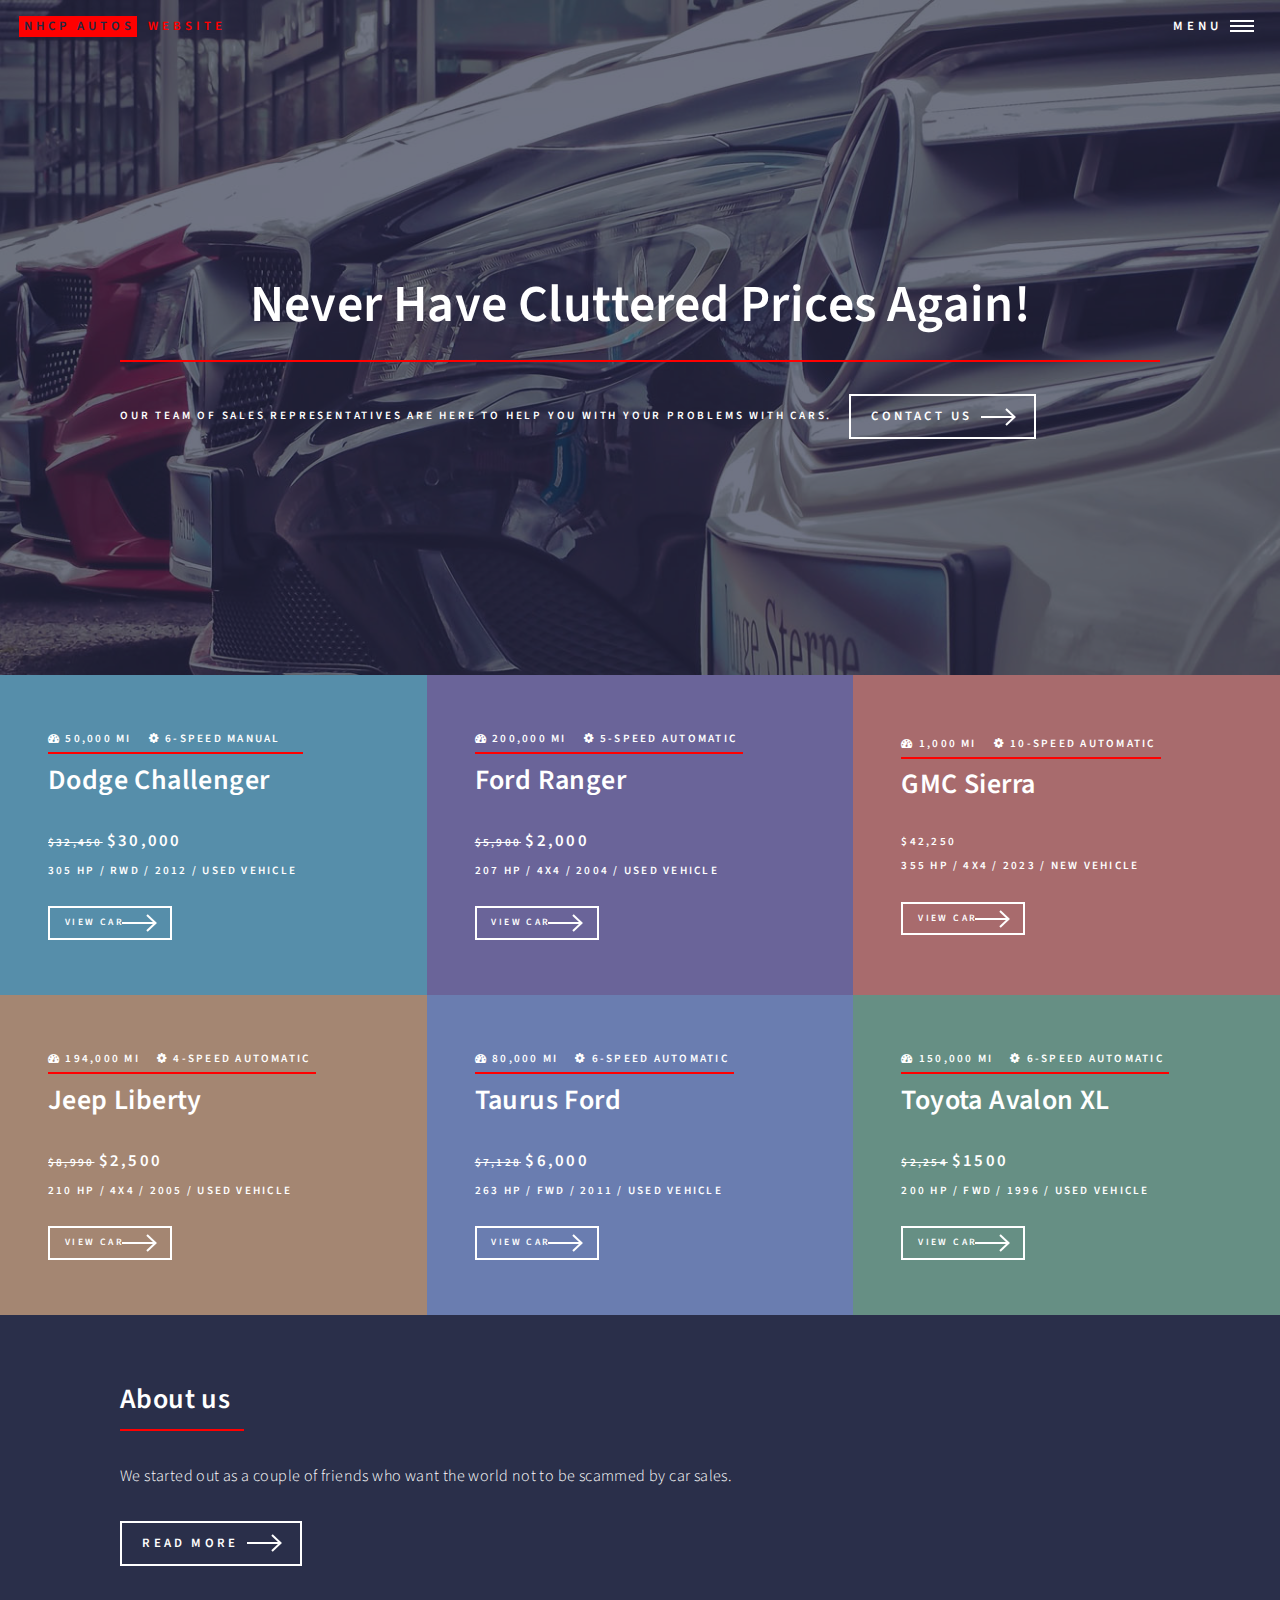
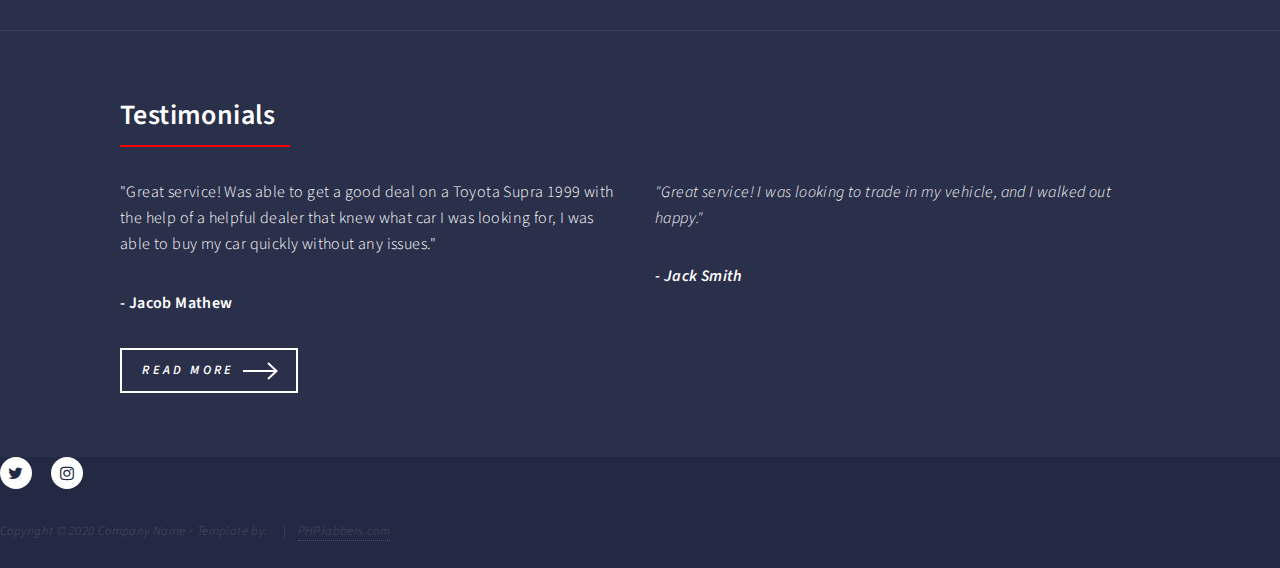
==== commit 1f78ac1e: "new project 22-23" ====
--- a/index.html
+++ b/index.html
@@ -1,71 +1,272 @@
-
-
 <!DOCTYPE HTML>
-<!--
-	Landed by HTML5 UP
-	html5up.net | @ajlkn
-	Free for personal and commercial use under the CCA 3.0 license (html5up.net/license)
--->
 <html>
 	<head>
-		<title>Carbon Footprint</title>
+		<title>NHCPAUTOS.com</title>
 		<meta charset="utf-8" />
 		<meta name="viewport" content="width=device-width, initial-scale=1, user-scalable=no" />
+		<link rel="stylesheet" href="assets/bootstrap/css/bootstrap.min.css" />
 		<link rel="stylesheet" href="assets/css/main.css" />
 		<noscript><link rel="stylesheet" href="assets/css/noscript.css" /></noscript>
 	</head>
 	<body class="is-preload">
-		<div id="page-wrapper">
-			
-			<!-- Header -->
-				<header id="header">
-					<nav id="nav">
-
-						<ul>
-							<li>
-								<a href="#">Pages</a>
-								<ul>
-									<li><a href="page2.html">Information</a></li>
-									<li><a href="finalpage.html">Sites and Sources</a></li>
-									<li>
-										<ul>
-										</ul>
-									</li>
-								</ul>
-							</li>
-						</ul>
+
+		<!-- Wrapper -->
+			<div id="wrapper">
+
+				<!-- Header -->
+				<header id="header" class="alt">
+					<a href="index.html" class="logo"><strong>NHCP Autos</strong> <span>Website</span></a>
+					<nav>
+						<a href="#menu">Menu</a>
 					</nav>
 				</header>
 
-			<!-- Main -->
-				<div id="main" class="wrapper style1">
-					<span class="image fit"><img src="images/PCFMain.jpg"></img></span>
-					
-					<div class="container">
-						<div class="major">
-						<header>
-							<h2>Carbon Footprint, and Things We Can Do About It.</h2>
-							<p class ="animated_text">By Nick Van Dyne, Henry Rice,Victoria "Tori" Roberts, and Preston Fergison</p>
-						</header>
-						<h1>What is in this website?</h1>
-						<!-- Text -->
-
-						
-						<p>Some of the things that we can do about the way carbon footprint is produced.</p>
-
-
-							<section>			
-									<h3>How Carbon Footprint is produced</h3>
-									<p>The way carbon footprint is produced is by either driving a car, working in a factory, and melting permafrost. This CO2 damages the ozone layer of the atmosphere. If the ozone layer were to disapear, we'd all die from the harmful radiation emitted by the sun.</p>
+				<!-- Menu -->
+				<nav id="menu">
+					<ul class="links">
+		                <li class="active"> <a href="index.html">Home </a> </li>
+
+		                <li> <a href="about-us.html">About Us</a> </li>
+
+		                <li><a href="contact.html">Contact Us</a></li>
+	                	<li><a href="testimonials.html">Testimonials</a></li>
+		                
+            		</ul>
+				</nav>
+
+				<!-- Banner -->
+					<section id="banner" class="major">
+						<div class="inner">
+							<header class="major">
+								<h1 style="text-align: center;">Never Have Cluttered Prices Again!</h1>
+							</header>
+							<div class="content">
+								<p>Our team of sales representatives are here to help you with your problems with cars.</p>
+								<ul class="actions">
+									<li><a href="contact.html" class="button next scrolly">Contact us</a></li>
+								</ul>
+							</div>
+						</div>
+					</section>
+
+				<!-- Main -->
+					<div id="main">
+							
+							<!-- Featured Cars -->
+							<section class="tiles">
+								<article>
+									<span class="image">
+										<img src="images/Car/DodgeChallenger/FrontLeft.JPG" alt="" />
+									</span>
+
+									<header class="major">
+										<p>
+											<i class="fa fa-dashboard"></i> 50,000 Mi &nbsp;&nbsp;
+											
+											<i class="fa fa-cog"></i> 6-Speed Manual
+										</p>
+
+										
+										<h3>Dodge Challenger</h3>
+
+										<p><del>$32,450</del> <strong> $30,000</strong></p>
+
+										<p>305 hp  /  RWD  /  2012  /  Used Vehicle</p>
+
+										
+
+										<div class="major-actions">
+											<a href="DodgeChallenger.html" class="button small next">View Car</a>
+										</div>
+									</header>
+								</article>
+
+								<article>
+									<span class="image">
+										<img src="images/Car/FordRanger/FrontLeft.JPG" alt="" />
+									</span>
+									
+									<header class="major">
+										<p>
+											<i class="fa fa-dashboard"></i> 200,000 Mi &nbsp;&nbsp;
+											<i class="fa fa-cog"></i> 5-Speed Automatic
+										</p>
+										
+										<h3>Ford Ranger</h3>
+
+										<p><del>$5,900</del> <strong> $2,000</strong></p>
+
+										<p> 207 hp  /  4x4  /  2004  /  Used Vehicle</p>
+
+										
+
+										<div class="major-actions">
+											<a href="FordRanger.html" class="button small next">View Car</a>
+										</div>
+									</header>
+								</article>
+
+								<article>
+									<span class="image">
+										<img src="images/Car/GMCTruck/FrontLeft.JPG" alt="" />
+									</span>
+									
+									<header class="major">
+										<p>
+											<i class="fa fa-dashboard"></i> 1,000 Mi &nbsp;&nbsp;
+											<i class="fa fa-cog"></i> 10-Speed Automatic
+										</p>
+										
+										<h3>GMC Sierra</h3>
+
+										<p>$42,250</p>
+
+										<p>355 hp  /  4x4  /  2023  /  New Vehicle</p>
+
+										<div class="major-actions">
+											<a href="GMC.html" class="button small next">View Car</a>
+										</div>
+									</header>
+								</article>
+
+								<article>
+									<span class="image">
+										<img src="images/Car/JeepLiberty/FrontLeft.JPG" alt="" />
+									</span>
+									
+									<header class="major">
+										<p>
+											<i class="fa fa-dashboard"></i> 194,000 Mi &nbsp;&nbsp;
+											<i class="fa fa-cog"></i> 4-Speed Automatic
+										</p>
+										
+										<h3>Jeep Liberty</h3>
+
+										<p><del>$8,990</del> <strong> $2,500</strong></p>
+
+										<p>210 hp  /  4x4  /  2005  /  Used Vehicle </p>
+
+										
+
+										<div class="major-actions">
+											<a href="Jeep.html" class="button small next">View Car</a>
+										</div>
+									</header>
+								</article>
+
+								<article>
+									<span class="image">
+										<img src="images/Car/TaurusFord/FrontLeft.JPG" alt="" />
+									</span>
+									
+									<header class="major">
+										<p>
+											<i class="fa fa-dashboard"></i> 80,000 Mi &nbsp;&nbsp;
+											<i class="fa fa-cog"></i> 6-Speed Automatic
+										</p>
+										
+										<h3>Taurus Ford </h3>
+
+										<p><del>$7,128</del> <strong> $6,000</strong></p>
+
+
+										<p>263 hp  /  FWD  /  2011  /  Used Vehicle</p>
+
+										
+
+										<div class="major-actions">
+											<a href="Taurus.html" class="button small next">View Car</a>
+										</div>
+									</header>
+								</article>
+
+								<article>
+									<span class="image">
+										<img src="images/Car/ToyotaAvalonXl/FrontLeft.JPG" alt="" />
+									</span>
+									
+									<header class="major">
+										<p>
+											<i class="fa fa-dashboard"></i> 150,000 Mi &nbsp;&nbsp;
+											<i class="fa fa-cog"></i> 6-Speed Automatic
+										</p>
+										
+										<h3>Toyota Avalon XL</h3>
+
+										<p><del>$2,254</del> <strong>$1500</strong></p>
+
+										<p>200 hp /  FWD  /  1996  /  Used Vehicle</p>
+
+										
+
+										<div class="major-actions">
+											<a href="Toyota Avalon.html" class="button small next">View Car</a>
+										</div>
+									</header>
+								</article>
+							</section>
+							
+							<!-- About us -->
+							<section>
+								<div class="inner">
+									<header class="major">
+										<h2>About us</h2>
+									</header>
+									<p>We started out as a couple of friends who want the world not to be scammed by car sales.</p>
+									<ul class="actions">
+										<li><a href="about-us.html" class="button next">Read more</a></li>
+									</ul>
+								</div>
+							</section>
+
+							<!-- Blog Posts -->
+							
+
+							<!-- Testimonials -->
+							<section>
+								<div class="inner">
+									<header class="major">
+										<h2>Testimonials</h2>
+									</header>
+									<div class="row">
+										<div class="col-6">
+											<p><em></em>"Great service! Was able to get a good deal on a Toyota Supra 1999 with the help of a helpful dealer that knew what car I was looking for, I was able to buy my car quickly without any issues."</p>
+											<p><strong>- Jacob Mathew</strong></p>
+											
+										</div>
+
+										<div class="col-6">
+											<p><em>"Great service! I was looking to trade in my vehicle, and I walked out happy."</p>
+											<p><strong>- Jack Smith</strong></p>
+										</div>
+									</div>
+									<ul class="actions">
+										<li><a href="testimonials.html" class="button next">Read more</a></li>
+									</ul>
+								</div>
 							</section>
 					</div>
-				</div>
+
+				<!-- Footer -->
+				<footer id="footer">
+					<div class="inner">
+						<ul class="icons">
+							<li><a href="https://twitter.com/nhcpautos" class="icon alt fa-twitter"><span class="label">Twitter</span></a></li>
+							<li><a href="https://www.instagram.com/nhcpautos/" class="icon alt fa-instagram"><span class="label">Instagram</span></a></li>
+						</ul>
+						<ul class="copyright">
+							<li>Copyright © 2020 Company Name - Template by:</li>
+							<li> <a href="https://www.phpjabbers.com/">PHPJabbers.com</a></li>
+						</ul>
+					</div>
+				</footer>
+
 			</div>
-		</div>
+
 		<!-- Scripts -->
 			<script src="assets/js/jquery.min.js"></script>
+			<script src="assets/bootstrap/js/bootstrap.bundle.min.js"></script>
 			<script src="assets/js/jquery.scrolly.min.js"></script>
-			<script src="assets/js/jquery.dropotron.min.js"></script>
 			<script src="assets/js/jquery.scrollex.min.js"></script>
 			<script src="assets/js/browser.min.js"></script>
 			<script src="assets/js/breakpoints.min.js"></script>
@@ -73,4 +274,4 @@
 			<script src="assets/js/main.js"></script>
 
 	</body>
-</html>
+</html>--- a/assets/css/main.css
+++ b/assets/css/main.css
@@ -1,11 +1,5 @@
-@import url("fontawesome-all.min.css");
-@import url("https://fonts.googleapis.com/css?family=Roboto:100,300,100italic,300italic");
-
-/*
-	Landed by HTML5 UP
-	html5up.net | @ajlkn
-	Free for personal and commercial use under the CCA 3.0 license (html5up.net/license)
-*/
+@import url(font-awesome.min.css);
+@import url("https://fonts.googleapis.com/css?family=Source+Sans+Pro:300,300italic,600,600italic");
 
 html, body, div, span, applet, object,
 iframe, h1, h2, h3, h4, h5, h6, p, blockquote,
@@ -23,7 +17,6 @@
 	border: 0;
 	font-size: 100%;
 	font: inherit;
-	text-shadow: 2px 2px 2px black;
 	vertical-align: baseline;}
 
 article, aside, details, figcaption, figure,
@@ -31,64 +24,8 @@
 	display: block;}
 
 body {
-	line-height: 2px;
+	line-height: 1;
 }
-
-
-/*Basic CSS design I've made */
-.card
-{
-	background-color: transparent;
-	width: 800px;
-	height: 200px;
-	perspective: 1000px;
-	margin-top: 80px;
-	
-}
-
-.card-inner
-{
-position: relative;
-width: 100%;
-height: 100%;
-transition: 0.5s;
-transform-style: preserve-3d;
-}
-
-.card:hover .card-inner {
-	transform: rotateY(180deg);
-}
-
-.card-front, .card-back
-{
-	position: absolute;
-  width: 100%;
-  height: 100%;
-  -webkit-backface-visibility: hidden;
-  backface-visibility: hidden;
-  border: 8px solid white;
-  border-radius: 8px;
-  word-wrap: none;
-}
-
-.card-front
-{
-	background-image: linear-gradient(90deg, #000000, #606068, #000000);
-  	color: white;
-	text-align: center;
-}
-
-.card-back
-{
-	background-image: linear-gradient(#000000, green);
-  color: white;
-  transform: rotateY(180deg);
-  text-align: justify;
-  padding-left: 12px;
-  padding-right: 12px;
-  font-variant: normal;
-}
-
 
 ol, ul {
 	list-style: none;
@@ -102,21 +39,6 @@
 		content: '';
 		content: none;
 	}
-
-@keyframes switchcolor
-{
-	0% {color: default;}
-	50% {color: yellow;}
-}
-
-/* Fancy web paragraph */
-
-
-.animated_text
-{
-	animation: switchcolor 5s ease-out infinite alternate;
-}
-
 
 table {
 	border-collapse: collapse;
@@ -137,14 +59,30 @@
 	padding: 0;
 }
 
-input, select, textarea {
-	-moz-appearance: none;
-	-webkit-appearance: none;
-	-ms-appearance: none;
-	appearance: none;
 }
+.property {
+	text-shadow: 2px 2px purple;
+	font-weight: 600;
+	color: yellow;
+}
 
 /* Basic */
+
+	@-ms-viewport {
+		width: device-width;
+	}
+
+	body {
+		-ms-overflow-style: scrollbar;
+	}
+
+	@media screen and (max-width: 480px) {
+
+		html, body {
+			min-width: 320px;
+		}
+
+	}
 
 	html {
 		box-sizing: border-box;
@@ -154,2070 +92,165 @@
 		box-sizing: inherit;
 	}
 
-	html, body {
-		background: #505050;
-	}
-
-	body.is-preload *, body.is-preload *:before, body.is-preload *:after {
-		-moz-animation: none !important;
-		-webkit-animation: none !important;
-		-ms-animation: none !important;
-		animation: none !important;
-		-moz-transition: none !important;
-		-webkit-transition: none !important;
-		-ms-transition: none !important;
-		transition: none !important;
-	}
-
-	body, input, select, textarea {
-		color: rgba(127, 255, 255, 1);
-		font-family: "Roboto", Helvetica, sans-serif;
-		font-size: 15pt;
-		font-weight: 100;
-		line-height: 1.75em;
-	}
-
-	a {
-		-moz-transition: border-color 0.2s ease-in-out, color 0.2s ease-in-out;
-		-webkit-transition: border-color 0.2s ease-in-out, color 0.2s ease-in-out;
-		-ms-transition: border-color 0.2s ease-in-out, color 0.2s ease-in-out;
-		transition: border-color 0.2s ease-in-out, color 0.2s ease-in-out;
-		border-bottom: none;
-		color: #e44c65;
-		text-decoration: none;
-	}
-
-		a:hover {
-			color: #e44c65 !important;
-			border-bottom-color: transparent;
-		}
-
-	strong, b {
-		color: #ffffff;
-		font-weight: 300;
-	}
-
-	em, i {
-		font-style: italic;
-	}
-
-	p {
-		margin: 0 0 2em 0;
-	}
-
-	h1, h2, h3, h4, h5, h6 {
-		color: #ffffff;
-		font-weight: 300px;
-		line-height: 1em;
-		margin: 0 0 1em 0;
-	}
-
-		h1 a, h2 a, h3 a, h4 a, h5 a, h6 a {
-			color: inherit;
-			border: 0;
-		}
-
-	h2 {
-		font-size: 2em;
-		line-height: 1.5em;
-		letter-spacing: -0.025em;
-	}
-
-	h3 {
-		font-size: 1.35em;
-		line-height: 1.5em;
-	}
-
-	h4 {
-		font-size: 1.1em;
-		line-height: 1.5em;
-	}
-
-	h5 {
-		font-size: 0.9em;
-		line-height: 1.5em;
-	}
-
-	h6 {
-		font-size: 0.7em;
-		line-height: 1.5em;
-	}
-
-	sub {
-		font-size: 0.8em;
-		position: relative;
-		top: 0.5em;
-	}
-
-	sup {
-		font-size: 0.8em;
-		position: relative;
-		top: -0.5em;
-	}
-
-	hr {
-		border: 0;
-		border-bottom: solid 1px rgba(255, 255, 255, 0.3);
-		margin: 3em 0;
-	}
-
-		hr.major {
-			margin: 4em 0;
-		}
-
-	blockquote {
-		border-left: solid 4px rgba(255, 255, 255, 0.3);
-		font-style: italic;
-		margin: 0 0 2em 0;
-		padding: 0.5em 0 0.5em 2em;
-	}
-
-	code {
-		background: rgba(255, 255, 255, 0.075);
-		border-radius: 4px;
-		font-family: "Courier New", monospace;
-		font-size: 0.9em;
-		margin: 0 0.25em;
-		padding: 0.25em 0.65em;
-	}
-
-	pre {
-		-webkit-overflow-scrolling: touch;
-		font-family: "Courier New", monospace;
-		font-size: 0.9em;
-		margin: 0 0 2em 0;
-	}
-
-		pre code {
-			display: block;
-			line-height: 1.75em;
-			padding: 1em 1.5em;
-			overflow-x: auto;
-		}
-
-	.align-left {
-		text-align: left;
-	}
-
-	.align-center {
-		text-align: center;
-	}
-
-	.align-right {
-		text-align: right;
-	}
-
-/* Loader */
-
-	@-moz-keyframes spinner-show {
-		0% {
-			opacity: 0;
-		}
-
-		100% {
-			opacity: 1;
-		}
-	}
-
-	@-webkit-keyframes spinner-show {
-		0% {
-			opacity: 0;
-		}
-
-		100% {
-			opacity: 1;
-		}
-	}
-
-	@-ms-keyframes spinner-show {
-		0% {
-			opacity: 0;
-		}
-
-		100% {
-			opacity: 1;
-		}
-	}
-
-	@keyframes spinner-show {
-		0% {
-			opacity: 0;
-		}
-
-		100% {
-			opacity: 1;
-		}
-	}
-
-	@-moz-keyframes spinner-hide {
-		0% {
-			color: rgba(255, 255, 255, 0.15);
-			z-index: 100001;
-			-moz-transform: scale(1) rotate(0deg);
-			-webkit-transform: scale(1) rotate(0deg);
-			-ms-transform: scale(1) rotate(0deg);
-			transform: scale(1) rotate(0deg);
-		}
-
-		99% {
-			color: #1c1d26;
-			z-index: 100001;
-			-moz-transform: scale(0.5) rotate(360deg);
-			-webkit-transform: scale(0.5) rotate(360deg);
-			-ms-transform: scale(0.5) rotate(360deg);
-			transform: scale(0.5) rotate(360deg);
-		}
-
-		100% {
-			color: #1c1d26;
-			z-index: -1;
-			-moz-transform: scale(0.5) rotate(360deg);
-			-webkit-transform: scale(0.5) rotate(360deg);
-			-ms-transform: scale(0.5) rotate(360deg);
-			transform: scale(0.5) rotate(360deg);
-		}
-	}
-
-	@-webkit-keyframes spinner-hide {
-		0% {
-			color: rgba(255, 255, 255, 0.15);
-			z-index: 100001;
-			-moz-transform: scale(1) rotate(0deg);
-			-webkit-transform: scale(1) rotate(0deg);
-			-ms-transform: scale(1) rotate(0deg);
-			transform: scale(1) rotate(0deg);
-		}
-
-		99% {
-			color: #1c1d26;
-			z-index: 100001;
-			-moz-transform: scale(0.5) rotate(360deg);
-			-webkit-transform: scale(0.5) rotate(360deg);
-			-ms-transform: scale(0.5) rotate(360deg);
-			transform: scale(0.5) rotate(360deg);
-		}
-
-		100% {
-			color: #1c1d26;
-			z-index: -1;
-			-moz-transform: scale(0.5) rotate(360deg);
-			-webkit-transform: scale(0.5) rotate(360deg);
-			-ms-transform: scale(0.5) rotate(360deg);
-			transform: scale(0.5) rotate(360deg);
-		}
-	}
-
-	@-ms-keyframes spinner-hide {
-		0% {
-			color: rgba(255, 255, 255, 0.15);
-			z-index: 100001;
-			-moz-transform: scale(1) rotate(0deg);
-			-webkit-transform: scale(1) rotate(0deg);
-			-ms-transform: scale(1) rotate(0deg);
-			transform: scale(1) rotate(0deg);
-		}
-
-		99% {
-			color: #1c1d26;
-			z-index: 100001;
-			-moz-transform: scale(0.5) rotate(360deg);
-			-webkit-transform: scale(0.5) rotate(360deg);
-			-ms-transform: scale(0.5) rotate(360deg);
-			transform: scale(0.5) rotate(360deg);
-		}
-
-		100% {
-			color: #1c1d26;
-			z-index: -1;
-			-moz-transform: scale(0.5) rotate(360deg);
-			-webkit-transform: scale(0.5) rotate(360deg);
-			-ms-transform: scale(0.5) rotate(360deg);
-			transform: scale(0.5) rotate(360deg);
-		}
-	}
-
-	@keyframes spinner-hide {
-		0% {
-			color: rgba(255, 255, 255, 0.15);
-			z-index: 100001;
-			-moz-transform: scale(1) rotate(0deg);
-			-webkit-transform: scale(1) rotate(0deg);
-			-ms-transform: scale(1) rotate(0deg);
-			transform: scale(1) rotate(0deg);
-		}
-
-		99% {
-			color: #1c1d26;
-			z-index: 100001;
-			-moz-transform: scale(0.5) rotate(360deg);
-			-webkit-transform: scale(0.5) rotate(360deg);
-			-ms-transform: scale(0.5) rotate(360deg);
-			transform: scale(0.5) rotate(360deg);
-		}
-
-		100% {
-			color: #1c1d26;
-			z-index: -1;
-			-moz-transform: scale(0.5) rotate(360deg);
-			-webkit-transform: scale(0.5) rotate(360deg);
-			-ms-transform: scale(0.5) rotate(360deg);
-			transform: scale(0.5) rotate(360deg);
-		}
-	}
-
-	@-moz-keyframes spinner-rotate {
-		0% {
-			-moz-transform: scale(1) rotate(0deg);
-			-webkit-transform: scale(1) rotate(0deg);
-			-ms-transform: scale(1) rotate(0deg);
-			transform: scale(1) rotate(0deg);
-		}
-
-		100% {
-			-moz-transform: scale(1) rotate(360deg);
-			-webkit-transform: scale(1) rotate(360deg);
-			-ms-transform: scale(1) rotate(360deg);
-			transform: scale(1) rotate(360deg);
-		}
-	}
-
-	@-webkit-keyframes spinner-rotate {
-		0% {
-			-moz-transform: scale(1) rotate(0deg);
-			-webkit-transform: scale(1) rotate(0deg);
-			-ms-transform: scale(1) rotate(0deg);
-			transform: scale(1) rotate(0deg);
-		}
-
-		100% {
-			-moz-transform: scale(1) rotate(360deg);
-			-webkit-transform: scale(1) rotate(360deg);
-			-ms-transform: scale(1) rotate(360deg);
-			transform: scale(1) rotate(360deg);
-		}
-	}
-
-	@-ms-keyframes spinner-rotate {
-		0% {
-			-moz-transform: scale(1) rotate(0deg);
-			-webkit-transform: scale(1) rotate(0deg);
-			-ms-transform: scale(1) rotate(0deg);
-			transform: scale(1) rotate(0deg);
-		}
-
-		100% {
-			-moz-transform: scale(1) rotate(360deg);
-			-webkit-transform: scale(1) rotate(360deg);
-			-ms-transform: scale(1) rotate(360deg);
-			transform: scale(1) rotate(360deg);
-		}
-	}
-
-	@keyframes spinner-rotate {
-		0% {
-			-moz-transform: scale(1) rotate(0deg);
-			-webkit-transform: scale(1) rotate(0deg);
-			-ms-transform: scale(1) rotate(0deg);
-			transform: scale(1) rotate(0deg);
-		}
-
-		100% {
-			-moz-transform: scale(1) rotate(360deg);
-			-webkit-transform: scale(1) rotate(360deg);
-			-ms-transform: scale(1) rotate(360deg);
-			transform: scale(1) rotate(360deg);
-		}
-	}
-
-	@-moz-keyframes overlay-hide {
-		0% {
-			opacity: 1;
-			z-index: 100000;
-		}
-
-		15% {
-			opacity: 1;
-			z-index: 100000;
-		}
-
-		99% {
-			opacity: 0;
-			z-index: 100000;
-		}
-
-		100% {
-			opacity: 0;
-			z-index: -1;
-		}
-	}
-
-	@-webkit-keyframes overlay-hide {
-		0% {
-			opacity: 1;
-			z-index: 100000;
-		}
-
-		15% {
-			opacity: 1;
-			z-index: 100000;
-		}
-
-		99% {
-			opacity: 0;
-			z-index: 100000;
-		}
-
-		100% {
-			opacity: 0;
-			z-index: -1;
-		}
-	}
-
-	@-ms-keyframes overlay-hide {
-		0% {
-			opacity: 1;
-			z-index: 100000;
-		}
-
-		15% {
-			opacity: 1;
-			z-index: 100000;
-		}
-
-		99% {
-			opacity: 0;
-			z-index: 100000;
-		}
-
-		100% {
-			opacity: 0;
-			z-index: -1;
-		}
-	}
-
-	@keyframes overlay-hide {
-		0% {
-			opacity: 1;
-			z-index: 100000;
-		}
-
-		15% {
-			opacity: 1;
-			z-index: 100000;
-		}
-
-		99% {
-			opacity: 0;
-			z-index: 100000;
-		}
-
-		100% {
-			opacity: 0;
-			z-index: -1;
-		}
-	}
-
-	body.landing {
-		text-decoration: none;
-	}
-
-		body.landing:before {
-			-moz-osx-font-smoothing: grayscale;
-			-webkit-font-smoothing: antialiased;
-			display: inline-block;
-			font-style: normal;
-			font-variant: normal;
-			text-rendering: auto;
-			line-height: 1;
-			text-transform: none !important;
-			font-family: 'Font Awesome 5 Free';
-			font-weight: 900;
-		}
-
-		body.landing:before {
-			-moz-animation: spinner-show 1.5s 1 0.25s ease forwards, spinner-hide 0.25s ease-in-out forwards !important;
-			-webkit-animation: spinner-show 1.5s 1 0.25s ease forwards, spinner-hide 0.25s ease-in-out forwards !important;
-			-ms-animation: spinner-show 1.5s 1 0.25s ease forwards, spinner-hide 0.25s ease-in-out forwards !important;
-			animation: spinner-show 1.5s 1 0.25s ease forwards, spinner-hide 0.25s ease-in-out forwards !important;
-			-moz-transform-origin: 50% 50%;
-			-webkit-transform-origin: 50% 50%;
-			-ms-transform-origin: 50% 50%;
-			transform-origin: 50% 50%;
-			color: rgba(255, 255, 255, 0.15);
-			content: '\f1ce';
-			cursor: default;
-			display: block;
-			font-size: 2em;
-			height: 2em;
-			left: 50%;
-			line-height: 2em;
-			margin: -1em 0 0 -1em;
-			opacity: 0;
-			position: fixed;
-			text-align: center;
-			top: 50%;
-			width: 2em;
-			z-index: -1;
-		}
-
-		body.landing:after {
-			-moz-animation: overlay-hide 1.5s ease-in forwards !important;
-			-webkit-animation: overlay-hide 1.5s ease-in forwards !important;
-			-ms-animation: overlay-hide 1.5s ease-in forwards !important;
-			animation: overlay-hide 1.5s ease-in forwards !important;
-			background: #1c1d26;
-			content: '';
-			display: block;
-			height: 100%;
-			left: 0;
-			opacity: 0;
-			position: fixed;
-			top: 0;
-			width: 100%;
-			z-index: -1;
-		}
-
-		body.landing.is-preload:before {
-			-moz-animation: spinner-show 0.5s 1 0.25s ease forwards, spinner-rotate 0.75s infinite linear !important;
-			-webkit-animation: spinner-show 1.5s 1 0.25s ease forwards, spinner-rotate 0.75s infinite linear !important;
-			-ms-animation: spinner-show 1.5s 1 0.25s ease forwards, spinner-rotate 0.75s infinite linear !important;
-			animation: spinner-show 1.5s 1 0.25s ease forwards, spinner-rotate 0.75s infinite linear !important;
-			z-index: 100001;
-		}
-
-		body.landing.is-preload:after {
+	body {
+		background: #242943;
+	}
+
+		body.is-preload *, body.is-preload *:before, body.is-preload *:after {
 			-moz-animation: none !important;
 			-webkit-animation: none !important;
 			-ms-animation: none !important;
 			animation: none !important;
-			opacity: 1;
-			z-index: 100000;
-		}
-
-	@media (-webkit-min-device-pixel-ratio: 2) {
-
-		body.landing:before {
-			line-height: 2.025em;
-		}
-
-	}
-
-/* Container */
-
-	.container {
-		margin: 0 auto;
-		max-width: calc(100% - 4em);
-		width: 70em;
-	}
-
-		.container.xsmall {
-			width: 17.5em;
-		}
-
-		.container.small {
-			width: 35em;
-		}
-
-		.container.medium {
-			width: 52.5em;
-		}
-
-		.container.large {
-			width: 87.5em;
-		}
-
-		.container.xlarge {
-			width: 105em;
-		}
-
-		.container.max {
-			width: 100%;
+			-moz-transition: none !important;
+			-webkit-transition: none !important;
+			-ms-transition: none !important;
+			transition: none !important;
+		}
+
+/* Type */
+
+	body, input, select, textarea {
+		color: #ffffff;
+		font-family: "Source Sans Pro", Helvetica, sans-serif;
+		font-size: 17pt;
+		font-weight: 300;
+		letter-spacing: 0.025em;
+		line-height: 1.65;
+	}
+
+		@media screen and (max-width: 1680px) {
+
+			body, input, select, textarea {
+				font-size: 14pt;
+			}
+
 		}
 
 		@media screen and (max-width: 1280px) {
 
-			.container {
-				width: 90%;
-				max-width: 100%;
-			}
-
-		}
-
-		@media screen and (max-width: 980px) {
-
-			.container {
-				width: 100% !important;
-			}
-
-		}
-
-/* Row */
-
-	.row {
-		display: flex;
-		flex-wrap: wrap;
-		box-sizing: border-box;
-		align-items: stretch;
-	}
-
-		.row > * {
-			box-sizing: border-box;
-		}
-
-		.row.gtr-uniform > * > :last-child {
-			margin-bottom: 0;
-		}
-
-		.row.aln-left {
-			justify-content: flex-start;
-		}
-
-		.row.aln-center {
-			justify-content: center;
-		}
-
-		.row.aln-right {
-			justify-content: flex-end;
-		}
-
-		.row.aln-top {
-			align-items: flex-start;
-		}
-
-		.row.aln-middle {
-			align-items: center;
-		}
-
-		.row.aln-bottom {
-			align-items: flex-end;
-		}
-
-		.row > .imp {
-			order: -1;
-		}
-
-		.row > .col-1 {
-			width: 8.33333%;
-		}
-
-		.row > .off-1 {
-			margin-left: 8.33333%;
-		}
-
-		.row > .col-2 {
-			width: 16.66667%;
-		}
-
-		.row > .off-2 {
-			margin-left: 16.66667%;
-		}
-
-		.row > .col-3 {
-			width: 25%;
-		}
-
-		.row > .off-3 {
-			margin-left: 25%;
-		}
-
-		.row > .col-4 {
-			width: 33.33333%;
-		}
-
-		.row > .off-4 {
-			margin-left: 33.33333%;
-		}
-
-		.row > .col-5 {
-			width: 41.66667%;
-		}
-
-		.row > .off-5 {
-			margin-left: 41.66667%;
-		}
-
-		.row > .col-6 {
-			width: 50%;
-		}
-
-		.row > .off-6 {
-			margin-left: 50%;
-		}
-
-		.row > .col-7 {
-			width: 58.33333%;
-		}
-
-		.row > .off-7 {
-			margin-left: 58.33333%;
-		}
-
-		.row > .col-8 {
-			width: 66.66667%;
-		}
-
-		.row > .off-8 {
-			margin-left: 66.66667%;
-		}
-
-		.row > .col-9 {
-			width: 75%;
-		}
-
-		.row > .off-9 {
-			margin-left: 75%;
-		}
-
-		.row > .col-10 {
-			width: 83.33333%;
-		}
-
-		.row > .off-10 {
-			margin-left: 83.33333%;
-		}
-
-		.row > .col-11 {
-			width: 91.66667%;
-		}
-
-		.row > .off-11 {
-			margin-left: 91.66667%;
-		}
-
-		.row > .col-12 {
-			width: 100%;
-		}
-
-		.row > .off-12 {
-			margin-left: 100%;
-		}
-
-		.row.gtr-0 {
-			margin-top: 0;
-			margin-left: 0em;
-		}
-
-			.row.gtr-0 > * {
-				padding: 0 0 0 0em;
-			}
-
-			.row.gtr-0.gtr-uniform {
-				margin-top: 0em;
-			}
-
-				.row.gtr-0.gtr-uniform > * {
-					padding-top: 0em;
-				}
-
-		.row.gtr-25 {
-			margin-top: 0;
-			margin-left: -0.625em;
-		}
-
-			.row.gtr-25 > * {
-				padding: 0 0 0 0.625em;
-			}
-
-			.row.gtr-25.gtr-uniform {
-				margin-top: -0.625em;
-			}
-
-				.row.gtr-25.gtr-uniform > * {
-					padding-top: 0.625em;
-				}
-
-		.row.gtr-50 {
-			margin-top: 0;
-			margin-left: -1.25em;
-		}
-
-			.row.gtr-50 > * {
-				padding: 0 0 0 1.25em;
-			}
-
-			.row.gtr-50.gtr-uniform {
-				margin-top: -1.25em;
-			}
-
-				.row.gtr-50.gtr-uniform > * {
-					padding-top: 1.25em;
-				}
-
-		.row {
-			margin-top: 0;
-			margin-left: -2.5em;
-		}
-
-			.row > * {
-				padding: 0 0 0 2.5em;
-			}
-
-			.row.gtr-uniform {
-				margin-top: -2.5em;
-			}
-
-				.row.gtr-uniform > * {
-					padding-top: 2.5em;
-				}
-
-		.row.gtr-150 {
-			margin-top: 0;
-			margin-left: -3.75em;
-		}
-
-			.row.gtr-150 > * {
-				padding: 0 0 0 3.75em;
-			}
-
-			.row.gtr-150.gtr-uniform {
-				margin-top: -3.75em;
-			}
-
-				.row.gtr-150.gtr-uniform > * {
-					padding-top: 3.75em;
-				}
-
-		.row.gtr-200 {
-			margin-top: 0;
-			margin-left: -5em;
-		}
-
-			.row.gtr-200 > * {
-				padding: 0 0 0 5em;
-			}
-
-			.row.gtr-200.gtr-uniform {
-				margin-top: -5em;
-			}
-
-				.row.gtr-200.gtr-uniform > * {
-					padding-top: 5em;
-				}
-
-		@media screen and (max-width: 1680px) {
-
-			.row {
-				display: flex;
-				flex-wrap: wrap;
-				box-sizing: border-box;
-				align-items: stretch;
-			}
-
-				.row > * {
-					box-sizing: border-box;
-				}
-
-				.row.gtr-uniform > * > :last-child {
-					margin-bottom: 0;
-				}
-
-				.row.aln-left {
-					justify-content: flex-start;
-				}
-
-				.row.aln-center {
-					justify-content: center;
-				}
-
-				.row.aln-right {
-					justify-content: flex-end;
-				}
-
-				.row.aln-top {
-					align-items: flex-start;
-				}
-
-				.row.aln-middle {
-					align-items: center;
-				}
-
-				.row.aln-bottom {
-					align-items: flex-end;
-				}
-
-				.row > .imp-xlarge {
-					order: -1;
-				}
-
-				.row > .col-1-xlarge {
-					width: 8.33333%;
-				}
-
-				.row > .off-1-xlarge {
-					margin-left: 8.33333%;
-				}
-
-				.row > .col-2-xlarge {
-					width: 16.66667%;
-				}
-
-				.row > .off-2-xlarge {
-					margin-left: 16.66667%;
-				}
-
-				.row > .col-3-xlarge {
-					width: 25%;
-				}
-
-				.row > .off-3-xlarge {
-					margin-left: 25%;
-				}
-
-				.row > .col-4-xlarge {
-					width: 33.33333%;
-				}
-
-				.row > .off-4-xlarge {
-					margin-left: 33.33333%;
-				}
-
-				.row > .col-5-xlarge {
-					width: 41.66667%;
-				}
-
-				.row > .off-5-xlarge {
-					margin-left: 41.66667%;
-				}
-
-				.row > .col-6-xlarge {
-					width: 50%;
-				}
-
-				.row > .off-6-xlarge {
-					margin-left: 50%;
-				}
-
-				.row > .col-7-xlarge {
-					width: 58.33333%;
-				}
-
-				.row > .off-7-xlarge {
-					margin-left: 58.33333%;
-				}
-
-				.row > .col-8-xlarge {
-					width: 66.66667%;
-				}
-
-				.row > .off-8-xlarge {
-					margin-left: 66.66667%;
-				}
-
-				.row > .col-9-xlarge {
-					width: 75%;
-				}
-
-				.row > .off-9-xlarge {
-					margin-left: 75%;
-				}
-
-				.row > .col-10-xlarge {
-					width: 83.33333%;
-				}
-
-				.row > .off-10-xlarge {
-					margin-left: 83.33333%;
-				}
-
-				.row > .col-11-xlarge {
-					width: 91.66667%;
-				}
-
-				.row > .off-11-xlarge {
-					margin-left: 91.66667%;
-				}
-
-				.row > .col-12-xlarge {
-					width: 100%;
-				}
-
-				.row > .off-12-xlarge {
-					margin-left: 100%;
-				}
-
-				.row.gtr-0 {
-					margin-top: 0;
-					margin-left: 0em;
-				}
-
-					.row.gtr-0 > * {
-						padding: 0 0 0 0em;
-					}
-
-					.row.gtr-0.gtr-uniform {
-						margin-top: 0em;
-					}
-
-						.row.gtr-0.gtr-uniform > * {
-							padding-top: 0em;
-						}
-
-				.row.gtr-25 {
-					margin-top: 0;
-					margin-left: -0.625em;
-				}
-
-					.row.gtr-25 > * {
-						padding: 0 0 0 0.625em;
-					}
-
-					.row.gtr-25.gtr-uniform {
-						margin-top: -0.625em;
-					}
-
-						.row.gtr-25.gtr-uniform > * {
-							padding-top: 0.625em;
-						}
-
-				.row.gtr-50 {
-					margin-top: 0;
-					margin-left: -1.25em;
-				}
-
-					.row.gtr-50 > * {
-						padding: 0 0 0 1.25em;
-					}
-
-					.row.gtr-50.gtr-uniform {
-						margin-top: -1.25em;
-					}
-
-						.row.gtr-50.gtr-uniform > * {
-							padding-top: 1.25em;
-						}
-
-				.row {
-					margin-top: 0;
-					margin-left: -2.5em;
-				}
-
-					.row > * {
-						padding: 0 0 0 2.5em;
-					}
-
-					.row.gtr-uniform {
-						margin-top: -2.5em;
-					}
-
-						.row.gtr-uniform > * {
-							padding-top: 2.5em;
-						}
-
-				.row.gtr-150 {
-					margin-top: 0;
-					margin-left: -3.75em;
-				}
-
-					.row.gtr-150 > * {
-						padding: 0 0 0 3.75em;
-					}
-
-					.row.gtr-150.gtr-uniform {
-						margin-top: -3.75em;
-					}
-
-						.row.gtr-150.gtr-uniform > * {
-							padding-top: 3.75em;
-						}
-
-				.row.gtr-200 {
-					margin-top: 0;
-					margin-left: -5em;
-				}
-
-					.row.gtr-200 > * {
-						padding: 0 0 0 5em;
-					}
-
-					.row.gtr-200.gtr-uniform {
-						margin-top: -5em;
-					}
-
-						.row.gtr-200.gtr-uniform > * {
-							padding-top: 5em;
-						}
-
-		}
-
-		@media screen and (max-width: 1280px) {
-
-			.row {
-				display: flex;
-				flex-wrap: wrap;
-				box-sizing: border-box;
-				align-items: stretch;
-			}
-
-				.row > * {
-					box-sizing: border-box;
-				}
-
-				.row.gtr-uniform > * > :last-child {
-					margin-bottom: 0;
-				}
-
-				.row.aln-left {
-					justify-content: flex-start;
-				}
-
-				.row.aln-center {
-					justify-content: center;
-				}
-
-				.row.aln-right {
-					justify-content: flex-end;
-				}
-
-				.row.aln-top {
-					align-items: flex-start;
-				}
-
-				.row.aln-middle {
-					align-items: center;
-				}
-
-				.row.aln-bottom {
-					align-items: flex-end;
-				}
-
-				.row > .imp-large {
-					order: -1;
-				}
-
-				.row > .col-1-large {
-					width: 8.33333%;
-				}
-
-				.row > .off-1-large {
-					margin-left: 8.33333%;
-				}
-
-				.row > .col-2-large {
-					width: 16.66667%;
-				}
-
-				.row > .off-2-large {
-					margin-left: 16.66667%;
-				}
-
-				.row > .col-3-large {
-					width: 25%;
-				}
-
-				.row > .off-3-large {
-					margin-left: 25%;
-				}
-
-				.row > .col-4-large {
-					width: 33.33333%;
-				}
-
-				.row > .off-4-large {
-					margin-left: 33.33333%;
-				}
-
-				.row > .col-5-large {
-					width: 41.66667%;
-				}
-
-				.row > .off-5-large {
-					margin-left: 41.66667%;
-				}
-
-				.row > .col-6-large {
-					width: 50%;
-				}
-
-				.row > .off-6-large {
-					margin-left: 50%;
-				}
-
-				.row > .col-7-large {
-					width: 58.33333%;
-				}
-
-				.row > .off-7-large {
-					margin-left: 58.33333%;
-				}
-
-				.row > .col-8-large {
-					width: 66.66667%;
-				}
-
-				.row > .off-8-large {
-					margin-left: 66.66667%;
-				}
-
-				.row > .col-9-large {
-					width: 75%;
-				}
-
-				.row > .off-9-large {
-					margin-left: 75%;
-				}
-
-				.row > .col-10-large {
-					width: 83.33333%;
-				}
-
-				.row > .off-10-large {
-					margin-left: 83.33333%;
-				}
-
-				.row > .col-11-large {
-					width: 91.66667%;
-				}
-
-				.row > .off-11-large {
-					margin-left: 91.66667%;
-				}
-
-				.row > .col-12-large {
-					width: 100%;
-				}
-
-				.row > .off-12-large {
-					margin-left: 100%;
-				}
-
-				.row.gtr-0 {
-					margin-top: 0;
-					margin-left: 0em;
-				}
-
-					.row.gtr-0 > * {
-						padding: 0 0 0 0em;
-					}
-
-					.row.gtr-0.gtr-uniform {
-						margin-top: 0em;
-					}
-
-						.row.gtr-0.gtr-uniform > * {
-							padding-top: 0em;
-						}
-
-				.row.gtr-25 {
-					margin-top: 0;
-					margin-left: -0.625em;
-				}
-
-					.row.gtr-25 > * {
-						padding: 0 0 0 0.625em;
-					}
-
-					.row.gtr-25.gtr-uniform {
-						margin-top: -0.625em;
-					}
-
-						.row.gtr-25.gtr-uniform > * {
-							padding-top: 0.625em;
-						}
-
-				.row.gtr-50 {
-					margin-top: 0;
-					margin-left: -1.25em;
-				}
-
-					.row.gtr-50 > * {
-						padding: 0 0 0 1.25em;
-					}
-
-					.row.gtr-50.gtr-uniform {
-						margin-top: -1.25em;
-					}
-
-						.row.gtr-50.gtr-uniform > * {
-							padding-top: 1.25em;
-						}
-
-				.row {
-					margin-top: 0;
-					margin-left: -2.5em;
-				}
-
-					.row > * {
-						padding: 0 0 0 2.5em;
-					}
-
-					.row.gtr-uniform {
-						margin-top: -2.5em;
-					}
-
-						.row.gtr-uniform > * {
-							padding-top: 2.5em;
-						}
-
-				.row.gtr-150 {
-					margin-top: 0;
-					margin-left: -3.75em;
-				}
-
-					.row.gtr-150 > * {
-						padding: 0 0 0 3.75em;
-					}
-
-					.row.gtr-150.gtr-uniform {
-						margin-top: -3.75em;
-					}
-
-						.row.gtr-150.gtr-uniform > * {
-							padding-top: 3.75em;
-						}
-
-				.row.gtr-200 {
-					margin-top: 0;
-					margin-left: -5em;
-				}
-
-					.row.gtr-200 > * {
-						padding: 0 0 0 5em;
-					}
-
-					.row.gtr-200.gtr-uniform {
-						margin-top: -5em;
-					}
-
-						.row.gtr-200.gtr-uniform > * {
-							padding-top: 5em;
-						}
-
-		}
-
-		@media screen and (max-width: 980px) {
-
-			.row {
-				display: flex;
-				flex-wrap: wrap;
-				box-sizing: border-box;
-				align-items: stretch;
-			}
-
-				.row > * {
-					box-sizing: border-box;
-				}
-
-				.row.gtr-uniform > * > :last-child {
-					margin-bottom: 0;
-				}
-
-				.row.aln-left {
-					justify-content: flex-start;
-				}
-
-				.row.aln-center {
-					justify-content: center;
-				}
-
-				.row.aln-right {
-					justify-content: flex-end;
-				}
-
-				.row.aln-top {
-					align-items: flex-start;
-				}
-
-				.row.aln-middle {
-					align-items: center;
-				}
-
-				.row.aln-bottom {
-					align-items: flex-end;
-				}
-
-				.row > .imp-medium {
-					order: -1;
-				}
-
-				.row > .col-1-medium {
-					width: 8.33333%;
-				}
-
-				.row > .off-1-medium {
-					margin-left: 8.33333%;
-				}
-
-				.row > .col-2-medium {
-					width: 16.66667%;
-				}
-
-				.row > .off-2-medium {
-					margin-left: 16.66667%;
-				}
-
-				.row > .col-3-medium {
-					width: 25%;
-				}
-
-				.row > .off-3-medium {
-					margin-left: 25%;
-				}
-
-				.row > .col-4-medium {
-					width: 33.33333%;
-				}
-
-				.row > .off-4-medium {
-					margin-left: 33.33333%;
-				}
-
-				.row > .col-5-medium {
-					width: 41.66667%;
-				}
-
-				.row > .off-5-medium {
-					margin-left: 41.66667%;
-				}
-
-				.row > .col-6-medium {
-					width: 50%;
-				}
-
-				.row > .off-6-medium {
-					margin-left: 50%;
-				}
-
-				.row > .col-7-medium {
-					width: 58.33333%;
-				}
-
-				.row > .off-7-medium {
-					margin-left: 58.33333%;
-				}
-
-				.row > .col-8-medium {
-					width: 66.66667%;
-				}
-
-				.row > .off-8-medium {
-					margin-left: 66.66667%;
-				}
-
-				.row > .col-9-medium {
-					width: 75%;
-				}
-
-				.row > .off-9-medium {
-					margin-left: 75%;
-				}
-
-				.row > .col-10-medium {
-					width: 83.33333%;
-				}
-
-				.row > .off-10-medium {
-					margin-left: 83.33333%;
-				}
-
-				.row > .col-11-medium {
-					width: 91.66667%;
-				}
-
-				.row > .off-11-medium {
-					margin-left: 91.66667%;
-				}
-
-				.row > .col-12-medium {
-					width: 100%;
-				}
-
-				.row > .off-12-medium {
-					margin-left: 100%;
-				}
-
-				.row.gtr-0 {
-					margin-top: 0;
-					margin-left: 0em;
-				}
-
-					.row.gtr-0 > * {
-						padding: 0 0 0 0em;
-					}
-
-					.row.gtr-0.gtr-uniform {
-						margin-top: 0em;
-					}
-
-						.row.gtr-0.gtr-uniform > * {
-							padding-top: 0em;
-						}
-
-				.row.gtr-25 {
-					margin-top: 0;
-					margin-left: -0.625em;
-				}
-
-					.row.gtr-25 > * {
-						padding: 0 0 0 0.625em;
-					}
-
-					.row.gtr-25.gtr-uniform {
-						margin-top: -0.625em;
-					}
-
-						.row.gtr-25.gtr-uniform > * {
-							padding-top: 0.625em;
-						}
-
-				.row.gtr-50 {
-					margin-top: 0;
-					margin-left: -1.25em;
-				}
-
-					.row.gtr-50 > * {
-						padding: 0 0 0 1.25em;
-					}
-
-					.row.gtr-50.gtr-uniform {
-						margin-top: -1.25em;
-					}
-
-						.row.gtr-50.gtr-uniform > * {
-							padding-top: 1.25em;
-						}
-
-				.row {
-					margin-top: 0;
-					margin-left: -2.5em;
-				}
-
-					.row > * {
-						padding: 0 0 0 2.5em;
-					}
-
-					.row.gtr-uniform {
-						margin-top: -2.5em;
-					}
-
-						.row.gtr-uniform > * {
-							padding-top: 2.5em;
-						}
-
-				.row.gtr-150 {
-					margin-top: 0;
-					margin-left: -3.75em;
-				}
-
-					.row.gtr-150 > * {
-						padding: 0 0 0 3.75em;
-					}
-
-					.row.gtr-150.gtr-uniform {
-						margin-top: -3.75em;
-					}
-
-						.row.gtr-150.gtr-uniform > * {
-							padding-top: 3.75em;
-						}
-
-				.row.gtr-200 {
-					margin-top: 0;
-					margin-left: -5em;
-				}
-
-					.row.gtr-200 > * {
-						padding: 0 0 0 5em;
-					}
-
-					.row.gtr-200.gtr-uniform {
-						margin-top: -5em;
-					}
-
-						.row.gtr-200.gtr-uniform > * {
-							padding-top: 5em;
-						}
-
-		}
-
-		@media screen and (max-width: 736px) {
-
-			.row {
-				display: flex;
-				flex-wrap: wrap;
-				box-sizing: border-box;
-				align-items: stretch;
-			}
-
-				.row > * {
-					box-sizing: border-box;
-				}
-
-				.row.gtr-uniform > * > :last-child {
-					margin-bottom: 0;
-				}
-
-				.row.aln-left {
-					justify-content: flex-start;
-				}
-
-				.row.aln-center {
-					justify-content: center;
-				}
-
-				.row.aln-right {
-					justify-content: flex-end;
-				}
-
-				.row.aln-top {
-					align-items: flex-start;
-				}
-
-				.row.aln-middle {
-					align-items: center;
-				}
-
-				.row.aln-bottom {
-					align-items: flex-end;
-				}
-
-				.row > .imp-small {
-					order: -1;
-				}
-
-				.row > .col-1-small {
-					width: 8.33333%;
-				}
-
-				.row > .off-1-small {
-					margin-left: 8.33333%;
-				}
-
-				.row > .col-2-small {
-					width: 16.66667%;
-				}
-
-				.row > .off-2-small {
-					margin-left: 16.66667%;
-				}
-
-				.row > .col-3-small {
-					width: 25%;
-				}
-
-				.row > .off-3-small {
-					margin-left: 25%;
-				}
-
-				.row > .col-4-small {
-					width: 33.33333%;
-				}
-
-				.row > .off-4-small {
-					margin-left: 33.33333%;
-				}
-
-				.row > .col-5-small {
-					width: 41.66667%;
-				}
-
-				.row > .off-5-small {
-					margin-left: 41.66667%;
-				}
-
-				.row > .col-6-small {
-					width: 50%;
-				}
-
-				.row > .off-6-small {
-					margin-left: 50%;
-				}
-
-				.row > .col-7-small {
-					width: 58.33333%;
-				}
-
-				.row > .off-7-small {
-					margin-left: 58.33333%;
-				}
-
-				.row > .col-8-small {
-					width: 66.66667%;
-				}
-
-				.row > .off-8-small {
-					margin-left: 66.66667%;
-				}
-
-				.row > .col-9-small {
-					width: 75%;
-				}
-
-				.row > .off-9-small {
-					margin-left: 75%;
-				}
-
-				.row > .col-10-small {
-					width: 83.33333%;
-				}
-
-				.row > .off-10-small {
-					margin-left: 83.33333%;
-				}
-
-				.row > .col-11-small {
-					width: 91.66667%;
-				}
-
-				.row > .off-11-small {
-					margin-left: 91.66667%;
-				}
-
-				.row > .col-12-small {
-					width: 100%;
-				}
-
-				.row > .off-12-small {
-					margin-left: 100%;
-				}
-
-				.row.gtr-0 {
-					margin-top: 0;
-					margin-left: 0em;
-				}
-
-					.row.gtr-0 > * {
-						padding: 0 0 0 0em;
-					}
-
-					.row.gtr-0.gtr-uniform {
-						margin-top: 0em;
-					}
-
-						.row.gtr-0.gtr-uniform > * {
-							padding-top: 0em;
-						}
-
-				.row.gtr-25 {
-					margin-top: 0;
-					margin-left: -0.625em;
-				}
-
-					.row.gtr-25 > * {
-						padding: 0 0 0 0.625em;
-					}
-
-					.row.gtr-25.gtr-uniform {
-						margin-top: -0.625em;
-					}
-
-						.row.gtr-25.gtr-uniform > * {
-							padding-top: 0.625em;
-						}
-
-				.row.gtr-50 {
-					margin-top: 0;
-					margin-left: -1.25em;
-				}
-
-					.row.gtr-50 > * {
-						padding: 0 0 0 1.25em;
-					}
-
-					.row.gtr-50.gtr-uniform {
-						margin-top: -1.25em;
-					}
-
-						.row.gtr-50.gtr-uniform > * {
-							padding-top: 1.25em;
-						}
-
-				.row {
-					margin-top: 0;
-					margin-left: -2.5em;
-				}
-
-					.row > * {
-						padding: 0 0 0 2.5em;
-					}
-
-					.row.gtr-uniform {
-						margin-top: -2.5em;
-					}
-
-						.row.gtr-uniform > * {
-							padding-top: 2.5em;
-						}
-
-				.row.gtr-150 {
-					margin-top: 0;
-					margin-left: -3.75em;
-				}
-
-					.row.gtr-150 > * {
-						padding: 0 0 0 3.75em;
-					}
-
-					.row.gtr-150.gtr-uniform {
-						margin-top: -3.75em;
-					}
-
-						.row.gtr-150.gtr-uniform > * {
-							padding-top: 3.75em;
-						}
-
-				.row.gtr-200 {
-					margin-top: 0;
-					margin-left: -5em;
-				}
-
-					.row.gtr-200 > * {
-						padding: 0 0 0 5em;
-					}
-
-					.row.gtr-200.gtr-uniform {
-						margin-top: -5em;
-					}
-
-						.row.gtr-200.gtr-uniform > * {
-							padding-top: 5em;
-						}
-
-		}
-
-		@media screen and (max-width: 480px) {
-
-			.row {
-				display: flex;
-				flex-wrap: wrap;
-				box-sizing: border-box;
-				align-items: stretch;
-			}
-
-				.row > * {
-					box-sizing: border-box;
-				}
-
-				.row.gtr-uniform > * > :last-child {
-					margin-bottom: 0;
-				}
-
-				.row.aln-left {
-					justify-content: flex-start;
-				}
-
-				.row.aln-center {
-					justify-content: center;
-				}
-
-				.row.aln-right {
-					justify-content: flex-end;
-				}
-
-				.row.aln-top {
-					align-items: flex-start;
-				}
-
-				.row.aln-middle {
-					align-items: center;
-				}
-
-				.row.aln-bottom {
-					align-items: flex-end;
-				}
-
-				.row > .imp-xsmall {
-					order: -1;
-				}
-
-				.row > .col-1-xsmall {
-					width: 8.33333%;
-				}
-
-				.row > .off-1-xsmall {
-					margin-left: 8.33333%;
-				}
-
-				.row > .col-2-xsmall {
-					width: 16.66667%;
-				}
-
-				.row > .off-2-xsmall {
-					margin-left: 16.66667%;
-				}
-
-				.row > .col-3-xsmall {
-					width: 25%;
-				}
-
-				.row > .off-3-xsmall {
-					margin-left: 25%;
-				}
-
-				.row > .col-4-xsmall {
-					width: 33.33333%;
-				}
-
-				.row > .off-4-xsmall {
-					margin-left: 33.33333%;
-				}
-
-				.row > .col-5-xsmall {
-					width: 41.66667%;
-				}
-
-				.row > .off-5-xsmall {
-					margin-left: 41.66667%;
-				}
-
-				.row > .col-6-xsmall {
-					width: 50%;
-				}
-
-				.row > .off-6-xsmall {
-					margin-left: 50%;
-				}
-
-				.row > .col-7-xsmall {
-					width: 58.33333%;
-				}
-
-				.row > .off-7-xsmall {
-					margin-left: 58.33333%;
-				}
-
-				.row > .col-8-xsmall {
-					width: 66.66667%;
-				}
-
-				.row > .off-8-xsmall {
-					margin-left: 66.66667%;
-				}
-
-				.row > .col-9-xsmall {
-					width: 75%;
-				}
-
-				.row > .off-9-xsmall {
-					margin-left: 75%;
-				}
-
-				.row > .col-10-xsmall {
-					width: 83.33333%;
-				}
-
-				.row > .off-10-xsmall {
-					margin-left: 83.33333%;
-				}
-
-				.row > .col-11-xsmall {
-					width: 91.66667%;
-				}
-
-				.row > .off-11-xsmall {
-					margin-left: 91.66667%;
-				}
-
-				.row > .col-12-xsmall {
-					width: 100%;
-				}
-
-				.row > .off-12-xsmall {
-					margin-left: 100%;
-				}
-
-				.row.gtr-0 {
-					margin-top: 0;
-					margin-left: 0em;
-				}
-
-					.row.gtr-0 > * {
-						padding: 0 0 0 0em;
-					}
-
-					.row.gtr-0.gtr-uniform {
-						margin-top: 0em;
-					}
-
-						.row.gtr-0.gtr-uniform > * {
-							padding-top: 0em;
-						}
-
-				.row.gtr-25 {
-					margin-top: 0;
-					margin-left: -0.625em;
-				}
-
-					.row.gtr-25 > * {
-						padding: 0 0 0 0.625em;
-					}
-
-					.row.gtr-25.gtr-uniform {
-						margin-top: -0.625em;
-					}
-
-						.row.gtr-25.gtr-uniform > * {
-							padding-top: 0.625em;
-						}
-
-				.row.gtr-50 {
-					margin-top: 0;
-					margin-left: -1.25em;
-				}
-
-					.row.gtr-50 > * {
-						padding: 0 0 0 1.25em;
-					}
-
-					.row.gtr-50.gtr-uniform {
-						margin-top: -1.25em;
-					}
-
-						.row.gtr-50.gtr-uniform > * {
-							padding-top: 1.25em;
-						}
-
-				.row {
-					margin-top: 0;
-					margin-left: -2.5em;
-				}
-
-					.row > * {
-						padding: 0 0 0 2.5em;
-					}
-
-					.row.gtr-uniform {
-						margin-top: -2.5em;
-					}
-
-						.row.gtr-uniform > * {
-							padding-top: 2.5em;
-						}
-
-				.row.gtr-150 {
-					margin-top: 0;
-					margin-left: -3.75em;
-				}
-
-					.row.gtr-150 > * {
-						padding: 0 0 0 3.75em;
-					}
-
-					.row.gtr-150.gtr-uniform {
-						margin-top: -3.75em;
-					}
-
-						.row.gtr-150.gtr-uniform > * {
-							padding-top: 3.75em;
-						}
-
-				.row.gtr-200 {
-					margin-top: 0;
-					margin-left: -5em;
-				}
-
-					.row.gtr-200 > * {
-						padding: 0 0 0 5em;
-					}
-
-					.row.gtr-200.gtr-uniform {
-						margin-top: -5em;
-					}
-
-						.row.gtr-200.gtr-uniform > * {
-							padding-top: 5em;
-						}
-
-		}
+			body, input, select, textarea {
+				font-size: 12pt;
+			}
+
+		}
+
+		@media screen and (max-width: 360px) {
+
+			body, input, select, textarea {
+				font-size: 11pt;
+			}
+
+		}
+
+	a {
+		-moz-transition: color 0.2s ease-in-out, border-bottom-color 0.2s ease-in-out;
+		-webkit-transition: color 0.2s ease-in-out, border-bottom-color 0.2s ease-in-out;
+		-ms-transition: color 0.2s ease-in-out, border-bottom-color 0.2s ease-in-out;
+		transition: color 0.2s ease-in-out, border-bottom-color 0.2s ease-in-out;
+		border-bottom: dotted 1px;
+		color: inherit;
+		text-decoration: none;
+	}
+
+		a:hover {
+			border-bottom-color: transparent;
+			color: red !important;
+			text-decoration: none;
+		}
+
+		a:active {
+			color: red !important;
+		}
+
+	.links .active > a { color: red; }
+
+	strong, b {
+		color: #ffffff;
+		font-weight: 600;
+	}
+
+	em, i {
+		font-style: italic;
+	}
+
+	p {
+		margin: 0 0 2em 0;
+		color: white;
+	}
+
+	h1, h2, h3, h4, h5, h6 {
+		color: white;
+		font-weight: 600;
+		line-height: 1.45;
+		margin: 0 0 1em 0;
+	}
+
+		h1 a, h2 a, h3 a, h4 a, h5 a, h6 a {
+			color: inherit;
+			border-bottom: 0;
+		}
+
+	h1 {
+		font-size: 2.5em;
+	}
+
+	h2 {
+		font-size: 1.75em;
+	}
+
+	h3 {
+		font-size: 1.35em;
+	}
+
+	h4 {
+		font-size: 1.1em;
+	}
+
+	h5 {
+		font-size: 0.9em;
+	}
+
+	h6 {
+		font-size: 0.7em;
+	}
+
+	@media screen and (max-width: 736px) {
+
+		h1 {
+			font-size: 2em;
+		}
+
+		h2 {
+			font-size: 1.5em;
+		}
+
+		h3 {
+			font-size: 1.25em;
+		}
+
+	}
+
+	hr {
+		border: 0;
+		border-bottom: solid 1px rgba(212, 212, 255, 0.1);
+		margin: 2em 0;
+	}
+
+		hr.major {
+			margin: 3em 0;
+		}
+
+	.align-left {
+		text-align: left;
+	}
+
+	.align-center {
+		text-align: center;
+	}
+
+	.align-right {
+		text-align: right;
+	}
 
 /* Section/Article */
 
@@ -2225,49 +258,58 @@
 		text-align: center;
 	}
 
-	header p {
-		color: #ffffff;
-		position: relative;
-		margin: 0 0 1.5em 0;
-	}
-
-	header h2 + p {
-		font-size: 1.25em;
-		margin-top: -1em;
-		line-height: 1.75em;
-	}
-
-	header h3 + p {
-		font-size: 1.1em;
-		margin-top: -0.8em;
-		line-height: 1.75em;
-	}
-
-	header h4 + p,
-	header h5 + p,
-	header h6 + p {
-		font-size: 0.9em;
-		margin-top: -0.6em;
-		line-height: 1.5em;
-	}
-
 	header.major {
-		margin: 0 0 4em 0;
-		position: relative;
-		text-align: center;
-	}
-
-		header.major:after {
-			background: #e44c65;
-			content: '';
-			display: inline-block;
-			height: 0.2em;
-			max-width: 20em;
-			width: 75%;
-		}
-
-	footer.major {
-		margin: 4em 0 0 0;
+		width: -moz-max-content;
+		width: -webkit-max-content;
+		width: -ms-max-content;
+		width: max-content;
+		margin-bottom: 2em;
+	}
+
+		header.major > :first-child {
+			margin-bottom: 0;
+			width: calc(100% + 0.5em);
+		}
+
+			header.major > :first-child:after {
+				content: '';
+				background-color: red;
+				display: block;
+				height: 2px;
+				margin: 0.325em 0 0.5em 0;
+				width: 100%;
+			}
+
+		header.major > p {
+			font-size: 0.7em;
+			font-weight: 600;
+			letter-spacing: 0.20em;
+			margin-bottom: 0.5em;
+			text-transform: uppercase;
+		}
+
+		header.major > p strong{
+			font-size: 1.5em;
+		}
+
+		header.major > .major-actions {
+			padding-top: 1.3em;
+		}
+
+		body.is-ie header.major > :first-child:after {
+			max-width: 9em;
+		}
+
+		body.is-ie header.major > h1:after {
+			max-width: 100% !important;
+		}
+
+	@media screen and (max-width: 736px) {
+
+		header.major > p br {
+			display: none;
+		}
+
 	}
 
 /* Form */
@@ -2276,36 +318,99 @@
 		margin: 0 0 2em 0;
 	}
 
-		form.cta {
-			max-width: 35em;
-			margin-left: auto;
-			margin-right: auto;
+		form > :last-child {
+			margin-bottom: 0;
+		}
+
+		form > .fields {
+			display: -moz-flex;
+			display: -webkit-flex;
+			display: -ms-flex;
+			display: flex;
+			-moz-flex-wrap: wrap;
+			-webkit-flex-wrap: wrap;
+			-ms-flex-wrap: wrap;
+			flex-wrap: wrap;
+			width: calc(100% + 3em);
+			margin: -1.5em 0 2em -1.5em;
+		}
+
+			form > .fields > .field {
+				-moz-flex-grow: 0;
+				-webkit-flex-grow: 0;
+				-ms-flex-grow: 0;
+				flex-grow: 0;
+				-moz-flex-shrink: 0;
+				-webkit-flex-shrink: 0;
+				-ms-flex-shrink: 0;
+				flex-shrink: 0;
+				padding: 1.5em 0 0 1.5em;
+				width: calc(100% - 1.5em);
+			}
+
+				form > .fields > .field.half {
+					width: calc(50% - 0.75em);
+				}
+
+				form > .fields > .field.third {
+					width: calc(100%/3 - 0.5em);
+				}
+
+				form > .fields > .field.quarter {
+					width: calc(25% - 0.375em);
+				}
+
+		@media screen and (max-width: 480px) {
+
+			form > .fields {
+				width: calc(100% + 3em);
+				margin: -1.5em 0 2em -1.5em;
+			}
+
+				form > .fields > .field {
+					padding: 1.5em 0 0 1.5em;
+					width: calc(100% - 1.5em);
+				}
+
+					form > .fields > .field.half {
+						width: calc(100% - 1.5em);
+					}
+
+					form > .fields > .field.third {
+						width: calc(100% - 1.5em);
+					}
+
+					form > .fields > .field.quarter {
+						width: calc(100% - 1.5em);
+					}
+
 		}
 
 	label {
 		color: #ffffff;
 		display: block;
-		font-size: 0.9em;
-		font-weight: 300;
+		font-size: 0.8em;
+		font-weight: 600;
+		letter-spacing: 0.25em;
 		margin: 0 0 1em 0;
+		text-transform: uppercase;
 	}
 
 	input[type="text"],
 	input[type="password"],
 	input[type="email"],
+	input[type="tel"],
+	input[type="search"],
+	input[type="url"],
 	select,
 	textarea {
 		-moz-appearance: none;
 		-webkit-appearance: none;
 		-ms-appearance: none;
 		appearance: none;
-		-moz-transition: border-color 0.2s ease-in-out;
-		-webkit-transition: border-color 0.2s ease-in-out;
-		-ms-transition: border-color 0.2s ease-in-out;
-		transition: border-color 0.2s ease-in-out;
-		background: transparent;
-		border-radius: 4px;
-		border: solid 1px rgba(255, 255, 255, 0.3);
+		background: rgba(212, 212, 255, 0.035);
+		border: none;
+		border-radius: 0;
 		color: inherit;
 		display: block;
 		outline: 0;
@@ -2317,6 +422,9 @@
 		input[type="text"]:invalid,
 		input[type="password"]:invalid,
 		input[type="email"]:invalid,
+		input[type="tel"]:invalid,
+		input[type="search"]:invalid,
+		input[type="url"]:invalid,
 		select:invalid,
 		textarea:invalid {
 			box-shadow: none;
@@ -2325,24 +433,28 @@
 		input[type="text"]:focus,
 		input[type="password"]:focus,
 		input[type="email"]:focus,
+		input[type="tel"]:focus,
+		input[type="search"]:focus,
+		input[type="url"]:focus,
 		select:focus,
 		textarea:focus {
-			border-color: #e44c65;
+			border-color: #9bf1ff;
+			box-shadow: 0 0 0 2px #9bf1ff;
 		}
 
 	select {
-		background-image: url("data:image/svg+xml;charset=utf8,%3Csvg xmlns='http://www.w3.org/2000/svg' width='40' height='40' preserveAspectRatio='none' viewBox='0 0 40 40'%3E%3Cpath d='M9.4,12.3l10.4,10.4l10.4-10.4c0.2-0.2,0.5-0.4,0.9-0.4c0.3,0,0.6,0.1,0.9,0.4l3.3,3.3c0.2,0.2,0.4,0.5,0.4,0.9 c0,0.4-0.1,0.6-0.4,0.9L20.7,31.9c-0.2,0.2-0.5,0.4-0.9,0.4c-0.3,0-0.6-0.1-0.9-0.4L4.3,17.3c-0.2-0.2-0.4-0.5-0.4-0.9 c0-0.4,0.1-0.6,0.4-0.9l3.3-3.3c0.2-0.2,0.5-0.4,0.9-0.4S9.1,12.1,9.4,12.3z' fill='rgba(255, 255, 255, 0.3)' /%3E%3C/svg%3E");
+		background-image: url("data:image/svg+xml;charset=utf8,%3Csvg xmlns='http://www.w3.org/2000/svg' width='40' height='40' preserveAspectRatio='none' viewBox='0 0 40 40'%3E%3Cpath d='M9.4,12.3l10.4,10.4l10.4-10.4c0.2-0.2,0.5-0.4,0.9-0.4c0.3,0,0.6,0.1,0.9,0.4l3.3,3.3c0.2,0.2,0.4,0.5,0.4,0.9 c0,0.4-0.1,0.6-0.4,0.9L20.7,31.9c-0.2,0.2-0.5,0.4-0.9,0.4c-0.3,0-0.6-0.1-0.9-0.4L4.3,17.3c-0.2-0.2-0.4-0.5-0.4-0.9 c0-0.4,0.1-0.6,0.4-0.9l3.3-3.3c0.2-0.2,0.5-0.4,0.9-0.4S9.1,12.1,9.4,12.3z' fill='rgba(212, 212, 255, 0.1)' /%3E%3C/svg%3E");
 		background-size: 1.25rem;
 		background-repeat: no-repeat;
 		background-position: calc(100% - 1rem) center;
-		height: 3em;
-		padding-right: 3em;
+		height: 2.75em;
+		padding-right: 2.75em;
 		text-overflow: ellipsis;
 	}
 
 		select option {
 			color: #ffffff;
-			background: #1c1d26;
+			background: #242943;
 		}
 
 		select:focus::-ms-value {
@@ -2356,118 +468,45 @@
 	input[type="text"],
 	input[type="password"],
 	input[type="email"],
+	input[type="tel"],
+	input[type="search"],
+	input[type="url"],
 	select {
-		height: 3em;
+		height: 2.75em;
 	}
 
 	textarea {
 		padding: 0.75em 1em;
 	}
 
-	input[type="checkbox"],
-	input[type="radio"] {
-		-moz-appearance: none;
-		-webkit-appearance: none;
-		-ms-appearance: none;
-		appearance: none;
-		display: block;
-		float: left;
-		margin-right: -2em;
-		opacity: 0;
-		width: 1em;
-		z-index: -1;
-	}
-
-		input[type="checkbox"] + label,
-		input[type="radio"] + label {
-			text-decoration: none;
-			color: rgba(255, 255, 255, 0.75);
-			cursor: pointer;
-			display: inline-block;
-			font-size: 1em;
-			font-weight: 100;
-			padding-left: 2.55em;
-			padding-right: 0.75em;
-			position: relative;
-		}
-
-			input[type="checkbox"] + label:before,
-			input[type="radio"] + label:before {
-				-moz-osx-font-smoothing: grayscale;
-				-webkit-font-smoothing: antialiased;
-				display: inline-block;
-				font-style: normal;
-				font-variant: normal;
-				text-rendering: auto;
-				line-height: 1;
-				text-transform: none !important;
-				font-family: 'Font Awesome 5 Free';
-				font-weight: 900;
-			}
-
-			input[type="checkbox"] + label:before,
-			input[type="radio"] + label:before {
-				border-radius: 4px;
-				border: solid 1px rgba(255, 255, 255, 0.3);
-				content: '';
-				display: inline-block;
-				font-size: 0.8em;
-				height: 2.25em;
-				left: 0;
-				line-height: 2.25em;
-				position: absolute;
-				text-align: center;
-				top: 0;
-				width: 2.25em;
-			}
-
-		input[type="checkbox"]:checked + label:before,
-		input[type="radio"]:checked + label:before {
-			background: rgba(255, 255, 255, 0.25);
-			color: #ffffff;
-			content: '\f00c';
-		}
-
-		input[type="checkbox"]:focus + label:before,
-		input[type="radio"]:focus + label:before {
-			border-color: #e44c65;
-		}
-
-	input[type="checkbox"] + label:before {
-		border-radius: 4px;
-	}
-
-	input[type="radio"] + label:before {
-		border-radius: 100%;
-	}
-
 	::-webkit-input-placeholder {
-		color: rgba(255, 255, 255, 0.5) !important;
+		color: rgba(244, 244, 255, 0.2) !important;
 		opacity: 1.0;
 	}
 
 	:-moz-placeholder {
-		color: rgba(255, 255, 255, 0.5) !important;
+		color: rgba(244, 244, 255, 0.2) !important;
 		opacity: 1.0;
 	}
 
 	::-moz-placeholder {
-		color: rgba(255, 255, 255, 0.5) !important;
+		color: rgba(244, 244, 255, 0.2) !important;
 		opacity: 1.0;
 	}
 
 	:-ms-input-placeholder {
-		color: rgba(255, 255, 255, 0.5) !important;
+		color: rgba(244, 244, 255, 0.2) !important;
 		opacity: 1.0;
 	}
 
 /* Box */
 
 	.box {
-		border-radius: 4px;
-		border: solid 1px rgba(255, 255, 255, 0.3);
+		border: solid 1px rgba(212, 212, 255, 0.1);
+		padding: 10px 15px;
 		margin-bottom: 2em;
-		padding: 1.5em;
+		max-height: 280px; 
+		overflow: auto;
 	}
 
 		.box > :last-child,
@@ -2493,138 +532,73 @@
 		.icon:before {
 			-moz-osx-font-smoothing: grayscale;
 			-webkit-font-smoothing: antialiased;
-			display: inline-block;
+			font-family: FontAwesome;
 			font-style: normal;
-			font-variant: normal;
-			text-rendering: auto;
-			line-height: 1;
+			font-weight: normal;
 			text-transform: none !important;
-			font-family: 'Font Awesome 5 Free';
-			font-weight: 400;
 		}
 
 		.icon > .label {
 			display: none;
 		}
 
-		.icon:before {
-			line-height: inherit;
-		}
-
-		.icon.solid:before {
-			font-weight: 900 !important;
-		}
-
-		.icon.brands:before {
-			font-family: 'Font Awesome 5 Brands' !important;
-		}
-
-		.icon.alt {
-			text-decoration: none;
-		}
-
-			.icon.alt:before {
-				-moz-osx-font-smoothing: grayscale;
-				-webkit-font-smoothing: antialiased;
-				display: inline-block;
-				font-style: normal;
-				font-variant: normal;
-				text-rendering: auto;
-				line-height: 1;
-				text-transform: none !important;
-				font-family: 'Font Awesome 5 Free';
-				font-weight: 400;
-			}
-
-			.icon.alt:before {
-				color: #1c1d26 !important;
-				text-shadow: 1px 0 0 #ffffff, -1px 0 0 #ffffff, 0 1px 0 #ffffff, 0 -1px 0 #ffffff;
-			}
-
-		.icon.major {
-			background: #272833;
+		.icon.alt:before {
+			background-color: #ffffff;
 			border-radius: 100%;
-			cursor: default;
+			color: #242943;
 			display: inline-block;
-			height: 6em;
-			line-height: 5.65em;
-			margin: 0 0 2em 0;
+			height: 2em;
+			line-height: 2em;
 			text-align: center;
-			width: 6em;
-		}
-
-			.icon.major:before {
-				font-size: 2.25em;
-			}
-
-			.icon.major.alt {
-				text-decoration: none;
-			}
-
-				.icon.major.alt:before {
-					-moz-osx-font-smoothing: grayscale;
-					-webkit-font-smoothing: antialiased;
-					display: inline-block;
-					font-style: normal;
-					font-variant: normal;
-					text-rendering: auto;
-					line-height: 1;
-					text-transform: none !important;
-					font-family: 'Font Awesome 5 Free';
-					font-weight: 400;
-				}
-
-				.icon.major.alt:before {
-					color: #272833 !important;
-					text-shadow: 1px 0 0 #ffffff, -1px 0 0 #ffffff, 0 1px 0 #ffffff, 0 -1px 0 #ffffff;
-				}
+			width: 2em;
+		}
+
+	a.icon.alt:before {
+		-moz-transition: background-color 0.2s ease-in-out;
+		-webkit-transition: background-color 0.2s ease-in-out;
+		-ms-transition: background-color 0.2s ease-in-out;
+		transition: background-color 0.2s ease-in-out;
+	}
+
+	a.icon.alt:hover:before {
+		background-color: red;
+	}
+
+	a.icon.alt:active:before {
+		background-color: red;
+	}
 
 /* Image */
 
 	.image {
-		border-radius: 4px;
 		border: 0;
 		display: inline-block;
 		position: relative;
-		overflow: hidden;
-	}
-
-		.image:before {
-			content: '';
+	}
+
+		.image img {
 			display: block;
-			position: absolute;
-			left: 0;
-			top: 0;
-			background-image: url("images/overlay.png");
-			width: 100%;
-			height: 100%;
-			z-index: 1;
-		}
-
-		.image img {
-			border-radius: 4px;
-			display: block;
-		}
+		}
+
+		.image.left, .image.right {
+			max-width: 30%;
+		}
+
+			.image.left img, .image.right img {
+				width: 100%;
+			}
 
 		.image.left {
 			float: left;
-			margin: 0 1.5em 1em 0;
+			margin: 0 1.5em 1.25em 0;
 			top: 0.25em;
 		}
 
 		.image.right {
 			float: right;
-			margin: 0 0 1em 1.5em;
+			margin: 0 0 1.25em 1.5em;
 			top: 0.25em;
 		}
-
-		.image.left, .image.right {
-			max-width: 40%;
-		}
-
-			.image.left img, .image.right img {
-				width: 100%;
-			}
 
 		.image.fit {
 			display: block;
@@ -2636,6 +610,24 @@
 				width: 100%;
 			}
 
+		.image.main {
+			display: block;
+			margin: 2.5em 0;
+			width: 100%;
+		}
+
+			.image.main img {
+				width: 100%;
+			}
+
+			@media screen and (max-width: 736px) {
+
+				.image.main {
+					margin: 1.5em 0;
+				}
+
+			}
+
 /* List */
 
 	ol {
@@ -2664,7 +656,7 @@
 		}
 
 			ul.alt li {
-				border-top: solid 1px rgba(255, 255, 255, 0.3);
+				border-top: solid 1px rgba(212, 212, 255, 0.1);
 				padding: 0.5em 0;
 			}
 
@@ -2677,28 +669,15 @@
 		margin: 0 0 2em 0;
 	}
 
-/* Icons */
-
-	ul.icons {
-		cursor: default;
-		list-style: none;
-		padding-left: 0;
-	}
-
-		ul.icons li {
-			display: inline-block;
-			height: 2.5em;
-			line-height: 2.5em;
-			padding: 0 0.5em;
-		}
-
-			ul.icons li .icon {
-				font-size: 0.8em;
-			}
-
-				ul.icons li .icon:before {
-					font-size: 2em;
-				}
+		dl dt {
+			display: block;
+			font-weight: 600;
+			margin: 0 0 1em 0;
+		}
+
+		dl dd {
+			margin-left: 2em;
+		}
 
 /* Actions */
 
@@ -2771,152 +750,127 @@
 				width: 100%;
 			}
 
+/* Icons */
+
+	ul.icons {
+		cursor: default;
+		list-style: none;
+		padding-left: 0;
+	}
+
+		ul.icons li {
+			display: inline-block;
+			padding: 0 1em 0 0;
+		}
+
+			ul.icons li:last-child {
+				padding-right: 0;
+			}
+
+		@media screen and (max-width: 736px) {
+
+			ul.icons li {
+				padding: 0 0.75em 0 0;
+			}
+
+		}
+
+/* Pagination */
+
+	ul.pagination {
+		cursor: default;
+		list-style: none;
+		padding-left: 0;
+	}
+
+		ul.pagination li {
+			display: inline-block;
+			padding-left: 0;
+			vertical-align: middle;
+		}
+
+			ul.pagination li > .page {
+				-moz-transition: background-color 0.2s ease-in-out, color 0.2s ease-in-out;
+				-webkit-transition: background-color 0.2s ease-in-out, color 0.2s ease-in-out;
+				-ms-transition: background-color 0.2s ease-in-out, color 0.2s ease-in-out;
+				transition: background-color 0.2s ease-in-out, color 0.2s ease-in-out;
+				border-bottom: 0;
+				display: inline-block;
+				font-size: 0.8em;
+				font-weight: 600;
+				height: 1.5em;
+				line-height: 1.5em;
+				margin: 0 0.125em;
+				min-width: 1.5em;
+				padding: 0 0.5em;
+				text-align: center;
+			}
+
+				ul.pagination li > .page.active {
+					background-color: #ffffff;
+					color: #242943;
+				}
+
+					ul.pagination li > .page.active:hover {
+						background-color: red;
+						color: #242943 !important;
+					}
+
+					ul.pagination li > .page.active:active {
+						background-color: #53e3fb;
+					}
+
+			ul.pagination li:first-child {
+				padding-right: 0.75em;
+			}
+
+			ul.pagination li:last-child {
+				padding-left: 0.75em;
+			}
+
 		@media screen and (max-width: 480px) {
 
-			ul.actions:not(.fixed) {
-				-moz-flex-direction: column;
-				-webkit-flex-direction: column;
-				-ms-flex-direction: column;
-				flex-direction: column;
-				margin-left: 0;
-				width: 100% !important;
-			}
-
-				ul.actions:not(.fixed) li {
-					-moz-flex-grow: 1;
-					-webkit-flex-grow: 1;
-					-ms-flex-grow: 1;
-					flex-grow: 1;
-					-moz-flex-shrink: 1;
-					-webkit-flex-shrink: 1;
-					-ms-flex-shrink: 1;
-					flex-shrink: 1;
-					padding: 1em 0 0 0;
-					text-align: center;
-					width: 100%;
-				}
-
-					ul.actions:not(.fixed) li > * {
-						width: 100%;
-					}
-
-					ul.actions:not(.fixed) li:first-child {
-						padding-top: 0;
-					}
-
-					ul.actions:not(.fixed) li input[type="submit"],
-					ul.actions:not(.fixed) li input[type="reset"],
-					ul.actions:not(.fixed) li input[type="button"],
-					ul.actions:not(.fixed) li button,
-					ul.actions:not(.fixed) li .button {
-						width: 100%;
-					}
-
-						ul.actions:not(.fixed) li input[type="submit"].icon:before,
-						ul.actions:not(.fixed) li input[type="reset"].icon:before,
-						ul.actions:not(.fixed) li input[type="button"].icon:before,
-						ul.actions:not(.fixed) li button.icon:before,
-						ul.actions:not(.fixed) li .button.icon:before {
-							margin-left: -0.5em;
-						}
-
-		}
-
-/* Table */
-
-	.table-wrapper {
-		-webkit-overflow-scrolling: touch;
-		overflow-x: auto;
-	}
-
-	table {
-		margin: 0 0 2em 0;
-		width: 100%;
-	}
-
-		table tbody tr {
-			border: solid 1px rgba(255, 255, 255, 0.3);
-			border-left: 0;
-			border-right: 0;
-		}
-
-			table tbody tr:nth-child(2n + 1) {
-				background-color: rgba(255, 255, 255, 0.075);
-			}
-
-		table td {
-			padding: 0.75em 0.75em;
-		}
-
-		table th {
-			color: #ffffff;
-			font-size: 0.9em;
-			font-weight: 300;
-			padding: 0 0.75em 0.75em 0.75em;
-			text-align: left;
-		}
-
-		table thead {
-			border-bottom: solid 1px rgba(255, 255, 255, 0.3);
-		}
-
-		table tfoot {
-			border-top: solid 1px rgba(255, 255, 255, 0.3);
-		}
-
-		table.alt {
-			border-collapse: separate;
-		}
-
-			table.alt tbody tr td {
-				border: solid 1px rgba(255, 255, 255, 0.3);
-				border-left-width: 0;
-				border-top-width: 0;
-			}
-
-				table.alt tbody tr td:first-child {
-					border-left-width: 1px;
-				}
-
-			table.alt tbody tr:first-child td {
-				border-top-width: 1px;
-			}
-
-			table.alt thead {
-				border-bottom: 0;
-			}
-
-			table.alt tfoot {
-				border-top: 0;
-			}
+			ul.pagination li:nth-child(n+2):nth-last-child(n+2) {
+				display: none;
+			}
+
+			ul.pagination li:first-child {
+				padding-right: 0;
+			}
+
+		}
 
 /* Button */
 
 	input[type="submit"],
 	input[type="reset"],
 	input[type="button"],
+	button,
 	.button {
 		-moz-appearance: none;
 		-webkit-appearance: none;
 		-ms-appearance: none;
 		appearance: none;
-		-moz-transition: background-color 0.2s ease-in-out, color 0.2s ease-in-out, box-shadow 0.2s ease-in-out;
-		-webkit-transition: background-color 0.2s ease-in-out, color 0.2s ease-in-out, box-shadow 0.2s ease-in-out;
-		-ms-transition: background-color 0.2s ease-in-out, color 0.2s ease-in-out, box-shadow 0.2s ease-in-out;
-		transition: background-color 0.2s ease-in-out, color 0.2s ease-in-out, box-shadow 0.2s ease-in-out;
+		-moz-transition: background-color 0.2s ease-in-out, box-shadow 0.2s ease-in-out, color 0.2s ease-in-out;
+		-webkit-transition: background-color 0.2s ease-in-out, box-shadow 0.2s ease-in-out, color 0.2s ease-in-out;
+		-ms-transition: background-color 0.2s ease-in-out, box-shadow 0.2s ease-in-out, color 0.2s ease-in-out;
+		transition: background-color 0.2s ease-in-out, box-shadow 0.2s ease-in-out, color 0.2s ease-in-out;
 		background-color: transparent;
-		border-radius: 4px;
 		border: 0;
-		box-shadow: inset 0 0 0 1px rgba(255, 255, 255, 0.3);
-		color: #ffffff !important;
+		border-radius: 0;
+		box-shadow: inset 0 0 0 2px #ffffff;
+		color: #ffffff;
 		cursor: pointer;
 		display: inline-block;
-		font-weight: 300;
-		height: 3em;
-		line-height: 3em;
-		padding: 0 2.25em;
+		font-size: 0.8em;
+		font-weight: 600;
+		height: 3.5em;
+		letter-spacing: 0.25em;
+		line-height: 3.5em;
+		padding: 0 1.75em;
 		text-align: center;
 		text-decoration: none;
+		text-transform: uppercase;
 		white-space: nowrap;
 	}
 
@@ -2925,22 +879,28 @@
 		input[type="reset"]:active,
 		input[type="button"]:hover,
 		input[type="button"]:active,
+		button:hover,
+		button:active,
 		.button:hover,
 		.button:active {
-			box-shadow: inset 0 0 0 1px #e44c65;
-			color: #e44c65 !important;
+			box-shadow: inset 0 0 0 2px red;
+			color: red;
 		}
 
 		input[type="submit"]:active,
 		input[type="reset"]:active,
 		input[type="button"]:active,
+		button:active,
 		.button:active {
-			background-color: rgba(228, 76, 101, 0.15);
+			background-color: rgba(155, 241, 255, 0.1);
+			box-shadow: inset 0 0 0 2px #53e3fb;
+			color: #53e3fb;
 		}
 
 		input[type="submit"].icon:before,
 		input[type="reset"].icon:before,
 		input[type="button"].icon:before,
+		button.icon:before,
 		.button.icon:before {
 			margin-right: 0.5em;
 		}
@@ -2948,6 +908,7 @@
 		input[type="submit"].fit,
 		input[type="reset"].fit,
 		input[type="button"].fit,
+		button.fit,
 		.button.fit {
 			width: 100%;
 		}
@@ -2955,38 +916,128 @@
 		input[type="submit"].small,
 		input[type="reset"].small,
 		input[type="button"].small,
+		button.small,
 		.button.small {
-			font-size: 0.8em;
+			font-size: 0.6em;
 		}
 
 		input[type="submit"].large,
 		input[type="reset"].large,
 		input[type="button"].large,
+		button.large,
 		.button.large {
-			font-size: 1.35em;
-		}
+			font-size: 1.25em;
+			height: 3em;
+			line-height: 3em;
+		}
+
+		input[type="submit"].next,
+		input[type="reset"].next,
+		input[type="button"].next,
+		button.next,
+		.button.next {
+			padding-right: 4.5em;
+			position: relative;
+		}
+
+			input[type="submit"].next:before, input[type="submit"].next:after,
+			input[type="reset"].next:before,
+			input[type="reset"].next:after,
+			input[type="button"].next:before,
+			input[type="button"].next:after,
+			button.next:before,
+			button.next:after,
+			.button.next:before,
+			.button.next:after {
+				-moz-transition: opacity 0.2s ease-in-out;
+				-webkit-transition: opacity 0.2s ease-in-out;
+				-ms-transition: opacity 0.2s ease-in-out;
+				transition: opacity 0.2s ease-in-out;
+				background-position: center right;
+				background-repeat: no-repeat;
+				background-size: 36px 24px;
+				content: '';
+				display: block;
+				height: 100%;
+				position: absolute;
+				right: 1.5em;
+				top: 0;
+				vertical-align: middle;
+				width: 36px;
+			}
+
+			input[type="submit"].next:before,
+			input[type="reset"].next:before,
+			input[type="button"].next:before,
+			button.next:before,
+			.button.next:before {
+				background-image: url("data:image/svg+xml;charset=utf8,%3Csvg xmlns='http://www.w3.org/2000/svg' xmlns:xlink='http://www.w3.org/1999/xlink' width='36px' height='24px' viewBox='0 0 36 24' zoomAndPan='disable'%3E%3Cstyle%3Eline %7B stroke: %23ffffff%3B stroke-width: 2px%3B %7D%3C/style%3E%3Cline x1='0' y1='12' x2='34' y2='12' /%3E%3Cline x1='25' y1='4' x2='34' y2='12.5' /%3E%3Cline x1='25' y1='20' x2='34' y2='11.5' /%3E%3C/svg%3E");
+			}
+
+			input[type="submit"].next:after,
+			input[type="reset"].next:after,
+			input[type="button"].next:after,
+			button.next:after,
+			.button.next:after {
+				background-image: url("data:image/svg+xml;charset=utf8,%3Csvg xmlns='http://www.w3.org/2000/svg' xmlns:xlink='http://www.w3.org/1999/xlink' width='36px' height='24px' viewBox='0 0 36 24' zoomAndPan='disable'%3E%3Cstyle%3Eline %7B stroke: %23ff0000%3B stroke-width: 2px%3B %7D%3C/style%3E%3Cline x1='0' y1='12' x2='34' y2='12' /%3E%3Cline x1='25' y1='4' x2='34' y2='12.5' /%3E%3Cline x1='25' y1='20' x2='34' y2='11.5' /%3E%3C/svg%3E");
+				opacity: 0;
+				z-index: 1;
+			}
+
+			input[type="submit"].next:hover:after, input[type="submit"].next:active:after,
+			input[type="reset"].next:hover:after,
+			input[type="reset"].next:active:after,
+			input[type="button"].next:hover:after,
+			input[type="button"].next:active:after,
+			button.next:hover:after,
+			button.next:active:after,
+			.button.next:hover:after,
+			.button.next:active:after {
+				opacity: 1;
+
+			}
+
+			@media screen and (max-width: 1280px) {
+
+				input[type="submit"].next,
+				input[type="reset"].next,
+				input[type="button"].next,
+				button.next,
+				.button.next {
+					padding-right: 5em;
+				}
+
+			}
 
 		input[type="submit"].primary,
 		input[type="reset"].primary,
 		input[type="button"].primary,
+		button.primary,
 		.button.primary {
-			background-color: #e44c65;
+			background-color: #ffffff;
 			box-shadow: none;
-			color: #ffffff !important;
-		}
-
-			input[type="submit"].primary:hover,
+			color: #242943;
+		}
+
+			input[type="submit"].primary:hover, input[type="submit"].primary:active,
 			input[type="reset"].primary:hover,
+			input[type="reset"].primary:active,
 			input[type="button"].primary:hover,
-			.button.primary:hover {
-				background-color: #e76278;
+			input[type="button"].primary:active,
+			button.primary:hover,
+			button.primary:active,
+			.button.primary:hover,
+			.button.primary:active {
+				background-color: #9bf1ff;
+				color: red !important;
 			}
 
 			input[type="submit"].primary:active,
 			input[type="reset"].primary:active,
 			input[type="button"].primary:active,
+			button.primary:active,
 			.button.primary:active {
-				background-color: #e13652;
+				background-color: #53e3fb;
 			}
 
 		input[type="submit"].disabled, input[type="submit"]:disabled,
@@ -2994,1190 +1045,1348 @@
 		input[type="reset"]:disabled,
 		input[type="button"].disabled,
 		input[type="button"]:disabled,
+		button.disabled,
+		button:disabled,
 		.button.disabled,
 		.button:disabled {
-			background-color: rgba(255, 255, 255, 0.3) !important;
-			box-shadow: none !important;
-			color: #ffffff !important;
+			pointer-events: none;
 			cursor: default;
 			opacity: 0.25;
 		}
 
-/* Goto Next */
-
-	.goto-next {
-		border: 0;
-		bottom: 0;
-		display: block;
-		height: 5em;
-		left: 50%;
-		margin: 0 0 0 -5em;
-		overflow: hidden;
-		position: absolute;
-		text-indent: 10em;
-		white-space: nowrap;
-		width: 10em;
-		z-index: 1;
-	}
-
-		.goto-next:before {
-			background-image: url("images/arrow.svg");
-			background-position: center center;
+/* Tiles */
+
+	.tiles {
+		display: -moz-flex;
+		display: -webkit-flex;
+		display: -ms-flex;
+		display: flex;
+		-moz-flex-wrap: wrap;
+		-webkit-flex-wrap: wrap;
+		-ms-flex-wrap: wrap;
+		flex-wrap: wrap;
+		border-top: 0 !important;
+	}
+
+		.tiles + * {
+			border-top: 0 !important;
+		}
+
+		.tiles article {
+			-moz-align-items: center;
+			-webkit-align-items: center;
+			-ms-align-items: center;
+			align-items: center;
+			display: -moz-flex;
+			display: -webkit-flex;
+			display: -ms-flex;
+			display: flex;
+			-moz-transition: -moz-transform 0.25s ease, opacity 0.25s ease, -moz-filter 1s ease, -webkit-filter 1s ease;
+			-webkit-transition: -webkit-transform 0.25s ease, opacity 0.25s ease, -webkit-filter 1s ease, -webkit-filter 1s ease;
+			-ms-transition: -ms-transform 0.25s ease, opacity 0.25s ease, -ms-filter 1s ease, -webkit-filter 1s ease;
+			transition: transform 0.25s ease, opacity 0.25s ease, filter 1s ease, -webkit-filter 1s ease;
+			padding: 4em 4em 2em 4em ;
+			background-position: center;
 			background-repeat: no-repeat;
-			background-size: contain;
-			content: '';
-			display: block;
-			height: 1.5em;
-			left: 50%;
-			margin: -0.75em 0 0 -1em;
+			background-size: cover;
+			cursor: default;
+			height: 40vh;
+			max-height: 40em;
+			min-height: 23em;
+			overflow: hidden;
+			position: relative;
+			width: 33.3333%;
+		}
+
+			.tiles article .image {
+				display: none;
+			}
+
+			.tiles article header {
+				position: relative;
+				z-index: 3;
+			}
+
+			.tiles article h3 {
+				font-size: 1.75em;
+			}
+
+				.tiles article h3 a:hover {
+					color: inherit !important;
+				}
+
+			.tiles article .link.primary {
+				border: 0;
+				height: 100%;
+				left: 0;
+				position: absolute;
+				top: 0;
+				width: 100%;
+				z-index: 4;
+			}
+
+			.tiles article:before {
+				-moz-transition: opacity 0.5s ease;
+				-webkit-transition: opacity 0.5s ease;
+				-ms-transition: opacity 0.5s ease;
+				transition: opacity 0.5s ease;
+				bottom: 0;
+				content: '';
+				display: block;
+				height: 100%;
+				left: 0;
+				opacity: 0.65;
+				position: absolute;
+				width: 100%;
+				z-index: 2;
+			}
+
+			.tiles article:after {
+				background-color: rgba(36, 41, 67, 0.25);
+				content: '';
+				display: block;
+				height: 100%;
+				left: 0;
+				position: absolute;
+				top: 0;
+				width: 100%;
+				z-index: 1;
+			}
+
+			.tiles article:hover:before {
+				opacity: 0;
+			}
+
+			.tiles article:hover { text-shadow: 0 0 2px #292929, 0 0 2px #292929; }
+
+			.tiles article.is-transitioning {
+				-moz-transform: scale(0.95);
+				-webkit-transform: scale(0.95);
+				-ms-transform: scale(0.95);
+				transform: scale(0.95);
+				-moz-filter: blur(0.5em);
+				-webkit-filter: blur(0.5em);
+				-ms-filter: blur(0.5em);
+				filter: blur(0.5em);
+				opacity: 0;
+			}
+
+			.tiles article:nth-child(6n - 5):before {
+				background-color: #6fc3df;
+			}
+
+			.tiles article:nth-child(6n - 4):before {
+				background-color: #8d82c4;
+			}
+
+			.tiles article:nth-child(6n - 3):before {
+				background-color: #ec8d81;
+			}
+
+			.tiles article:nth-child(6n - 2):before {
+				background-color: #e7b788;
+			}
+
+			.tiles article:nth-child(6n - 1):before {
+				background-color: #8ea9e8;
+			}
+
+			.tiles article:nth-child(6n):before {
+				background-color: #87c5a4;
+			}
+
+		@media screen and (max-width: 1280px) {
+
+			.tiles article {
+				padding: 4em 3em 2em 3em ;
+				height: 30vh;
+				max-height: 30em;
+				min-height: 20em;
+			}
+
+		}
+
+		@media screen and (max-width: 980px) {
+
+			.tiles article {
+				width: 50% !important;
+			}
+
+		}
+
+		@media screen and (max-width: 736px) {
+
+			.tiles article {
+				padding: 3em 1.5em 1em 1.5em ;
+				height: 16em;
+				max-height: none;
+				min-height: 0;
+			}
+
+				.tiles article h3 {
+					font-size: 1.5em;
+				}
+
+		}
+
+		@media screen and (max-width: 480px) {
+
+			.tiles {
+				display: block;
+			}
+
+				.tiles article {
+					height: 20em;
+					width: 100% !important;
+				}
+
+		}
+
+/* Contact Method */
+
+	.contact-method {
+		margin: 0 0 2em 0;
+		padding-left: 3.25em;
+		position: relative;
+	}
+
+		.contact-method .icon {
+			left: 0;
 			position: absolute;
-			top: 50%;
-			width: 2em;
-			z-index: 1;
-		}
-
-/* Spotlight */
-
-	.spotlight {
+			top: 0;
+		}
+
+		.contact-method h3 {
+			margin: 0 0 0.5em 0;
+		}
+
+/* Spotlights */
+
+	.spotlights {
+		border-top: 0 !important;
+	}
+
+		.spotlights + * {
+			border-top: 0 !important;
+		}
+
+		.spotlights > section {
+			display: -moz-flex;
+			display: -webkit-flex;
+			display: -ms-flex;
+			display: flex;
+			-moz-flex-direction: row;
+			-webkit-flex-direction: row;
+			-ms-flex-direction: row;
+			flex-direction: row;
+			background-color: #2e3450;
+		}
+
+			.spotlights > section > .image {
+				background-position: center center;
+				background-size: cover;
+				border-radius: 0;
+				display: block;
+				position: relative;
+				width: 30%;
+			}
+
+				.spotlights > section > .image img {
+					border-radius: 0;
+					display: block;
+					width: 100%;
+				}
+
+				.spotlights > section > .image:before {
+					background: rgba(36, 41, 67, 0.9);
+					content: '';
+					display: block;
+					height: 100%;
+					left: 0;
+					opacity: 0;
+					position: absolute;
+					top: 0;
+					width: 100%;
+				}
+
+			.spotlights > section > .content {
+				display: -moz-flex;
+				display: -webkit-flex;
+				display: -ms-flex;
+				display: flex;
+				-moz-flex-direction: column;
+				-webkit-flex-direction: column;
+				-ms-flex-direction: column;
+				flex-direction: column;
+				-moz-justify-content: center;
+				-webkit-justify-content: center;
+				-ms-justify-content: center;
+				justify-content: center;
+				-moz-align-items: center;
+				-webkit-align-items: center;
+				-ms-align-items: center;
+				align-items: center;
+				padding: 2em 3em 0.1em 3em ;
+				width: 70%;
+			}
+
+				.spotlights > section > .content > .inner {
+					margin: 0 auto;
+					max-width: 100%;
+					width: 65em;
+				}
+
+			.spotlights > section:nth-child(2n) {
+				-moz-flex-direction: row-reverse;
+				-webkit-flex-direction: row-reverse;
+				-ms-flex-direction: row-reverse;
+				flex-direction: row-reverse;
+				background-color: #333856;
+			}
+
+				.spotlights > section:nth-child(2n) > .content {
+					-moz-align-items: -moz-flex-end;
+					-webkit-align-items: -webkit-flex-end;
+					-ms-align-items: -ms-flex-end;
+					align-items: flex-end;
+				}
+
+		@media screen and (max-width: 1680px) {
+
+			.spotlights > section > .image {
+				width: 40%;
+			}
+
+			.spotlights > section > .content {
+				width: 60%;
+			}
+
+		}
+
+		@media screen and (max-width: 1280px) {
+
+			.spotlights > section > .image {
+				width: 45%;
+			}
+
+			.spotlights > section > .content {
+				width: 55%;
+			}
+
+		}
+
+		@media screen and (max-width: 980px) {
+
+			.spotlights > section {
+				display: block;
+			}
+
+				.spotlights > section > .image {
+					width: 100%;
+				}
+
+				.spotlights > section > .content {
+					padding: 4em 3em 2em 3em ;
+					width: 100%;
+				}
+
+		}
+
+		@media screen and (max-width: 736px) {
+
+			.spotlights > section > .content {
+				padding: 3em 1.5em 1em 1.5em ;
+			}
+
+		}
+
+/* Header */
+
+	@-moz-keyframes reveal-header {
+		0% {
+			top: -4em;
+			opacity: 0;
+		}
+
+		100% {
+			top: 0;
+			opacity: 1;
+		}
+	}
+
+	@-webkit-keyframes reveal-header {
+		0% {
+			top: -4em;
+			opacity: 0;
+		}
+
+		100% {
+			top: 0;
+			opacity: 1;
+		}
+	}
+
+	@-ms-keyframes reveal-header {
+		0% {
+			top: -4em;
+			opacity: 0;
+		}
+
+		100% {
+			top: 0;
+			opacity: 1;
+		}
+	}
+
+	@keyframes reveal-header {
+		0% {
+			top: -4em;
+			opacity: 0;
+		}
+
+		100% {
+			top: 0;
+			opacity: 1;
+		}
+	}
+
+	#header {
+		display: -moz-flex;
+		display: -webkit-flex;
+		display: -ms-flex;
+		display: flex;
+		background-color: #2a2f4a;
+		box-shadow: 0 0 0.25em 0 rgba(0, 0, 0, 0.15);
+		cursor: default;
+		font-weight: 600;
+		height: 3.25em;
+		left: 0;
+		letter-spacing: 0.25em;
+		line-height: 3.25em;
+		margin: 0;
+		position: fixed;
+		text-transform: uppercase;
+		top: 0;
+		width: 100%;
+		z-index: 10000;
+	}
+
+		#header .logo {
+			border: 0;
+			display: inline-block;
+			font-size: 0.8em;
+			height: inherit;
+			line-height: inherit;
+			padding: 0 1.5em;
+		}
+
+			#header .logo strong {
+				-moz-transition: background-color 0.2s ease-in-out, color 0.2s ease-in-out;
+				-webkit-transition: background-color 0.2s ease-in-out, color 0.2s ease-in-out;
+				-ms-transition: background-color 0.2s ease-in-out, color 0.2s ease-in-out;
+				transition: background-color 0.2s ease-in-out, color 0.2s ease-in-out;
+				background-color: #ffffff;
+				color: #242943;
+				display: inline-block;
+				line-height: 1.65em;
+				margin-right: 0.325em;
+				padding: 0 0.125em 0 0.375em;
+			}
+
+			#header .logo:hover strong {
+				background-color: red;
+			}
+
+			#header .logo:active strong {
+				background-color: #53e3fb;
+			}
+
+		#header nav {
+			display: -moz-flex;
+			display: -webkit-flex;
+			display: -ms-flex;
+			display: flex;
+			-moz-justify-content: -moz-flex-end;
+			-webkit-justify-content: -webkit-flex-end;
+			-ms-justify-content: -ms-flex-end;
+			justify-content: flex-end;
+			-moz-flex-grow: 1;
+			-webkit-flex-grow: 1;
+			-ms-flex-grow: 1;
+			flex-grow: 1;
+			height: inherit;
+			line-height: inherit;
+		}
+
+			#header nav a {
+				border: 0;
+				display: block;
+				font-size: 0.8em;
+				height: inherit;
+				line-height: inherit;
+				padding: 0 0.75em;
+				position: relative;
+				vertical-align: middle;
+			}
+
+				#header nav a:last-child {
+					padding-right: 1.5em;
+				}
+
+				#header nav a[href="#menu"] {
+					padding-right: 3.325em !important;
+				}
+
+					#header nav a[href="#menu"]:before, #header nav a[href="#menu"]:after {
+						background-image: url("data:image/svg+xml;charset=utf8,%3Csvg xmlns='http://www.w3.org/2000/svg' width='24' height='32' viewBox='0 0 24 32' preserveAspectRatio='none'%3E%3Cstyle%3Eline %7B stroke-width: 2px%3B stroke: %23ffffff%3B %7D%3C/style%3E%3Cline x1='0' y1='11' x2='24' y2='11' /%3E%3Cline x1='0' y1='21' x2='24' y2='21' /%3E%3Cline x1='0' y1='16' x2='24' y2='16' /%3E%3C/svg%3E");
+						background-position: center;
+						background-repeat: no-repeat;
+						background-size: 24px 32px;
+						content: '';
+						display: block;
+						height: 100%;
+						position: absolute;
+						right: 1.5em;
+						top: 0;
+						vertical-align: middle;
+						width: 24px;
+					}
+
+					#header nav a[href="#menu"]:after {
+						-moz-transition: opacity 0.2s ease-in-out;
+						-webkit-transition: opacity 0.2s ease-in-out;
+						-ms-transition: opacity 0.2s ease-in-out;
+						transition: opacity 0.2s ease-in-out;
+						background-image: url("data:image/svg+xml;charset=utf8,%3Csvg xmlns='http://www.w3.org/2000/svg' width='24' height='32' viewBox='0 0 24 32' preserveAspectRatio='none'%3E%3Cstyle%3Eline %7B stroke-width: 2px%3B stroke: %23ff0000%3B %7D%3C/style%3E%3Cline x1='0' y1='11' x2='24' y2='11' /%3E%3Cline x1='0' y1='21' x2='24' y2='21' /%3E%3Cline x1='0' y1='16' x2='24' y2='16' /%3E%3C/svg%3E");
+						opacity: 0;
+						z-index: 1;
+					}
+
+					#header nav a[href="#menu"]:hover:after, #header nav a[href="#menu"]:active:after {
+						opacity: 1;
+					}
+
+					#header nav a[href="#menu"]:last-child {
+						padding-right: 3.875em !important;
+					}
+
+						#header nav a[href="#menu"]:last-child:before, #header nav a[href="#menu"]:last-child:after {
+							right: 2em;
+						}
+
+		#header.reveal {
+			-moz-animation: reveal-header 0.35s ease;
+			-webkit-animation: reveal-header 0.35s ease;
+			-ms-animation: reveal-header 0.35s ease;
+			animation: reveal-header 0.35s ease;
+		}
+
+		#header.alt {
+			-moz-transition: opacity 2.5s ease;
+			-webkit-transition: opacity 2.5s ease;
+			-ms-transition: opacity 2.5s ease;
+			transition: opacity 2.5s ease;
+			-moz-transition-delay: 0.75s;
+			-webkit-transition-delay: 0.75s;
+			-ms-transition-delay: 0.75s;
+			transition-delay: 0.75s;
+			-moz-animation: none;
+			-webkit-animation: none;
+			-ms-animation: none;
+			animation: none;
+			background-color: transparent;
+			box-shadow: none;
+			position: absolute;
+		}
+
+			#header.alt.style1 .logo strong {
+				color: #6fc3df;
+			}
+
+			#header.alt.style2 .logo strong {
+				color: #8d82c4;
+			}
+
+			#header.alt.style3 .logo strong {
+				color: #ec8d81;
+			}
+
+			#header.alt.style4 .logo strong {
+				color: #e7b788;
+			}
+
+			#header.alt.style5 .logo strong {
+				color: #8ea9e8;
+			}
+
+			#header.alt.style6 .logo strong {
+				color: #87c5a4;
+			}
+
+		body.is-preload #header.alt {
+			opacity: 0;
+		}
+
+		@media screen and (max-width: 1680px) {
+
+			#header nav a[href="#menu"] {
+				padding-right: 3.75em !important;
+			}
+
+				#header nav a[href="#menu"]:last-child {
+					padding-right: 4.25em !important;
+				}
+
+		}
+
+		@media screen and (max-width: 1280px) {
+
+			#header nav a[href="#menu"] {
+				padding-right: 4em !important;
+			}
+
+				#header nav a[href="#menu"]:last-child {
+					padding-right: 4.5em !important;
+				}
+
+		}
+
+		@media screen and (max-width: 736px) {
+
+			#header {
+				height: 2.75em;
+				line-height: 2.75em;
+			}
+
+				#header .logo {
+					padding: 0 1em;
+				}
+
+				#header nav a {
+					padding: 0 0.5em;
+				}
+
+					#header nav a:last-child {
+						padding-right: 1em;
+					}
+
+					#header nav a[href="#menu"] {
+						padding-right: 3.25em !important;
+					}
+
+						#header nav a[href="#menu"]:before, #header nav a[href="#menu"]:after {
+							right: 0.75em;
+						}
+
+						#header nav a[href="#menu"]:last-child {
+							padding-right: 4em !important;
+						}
+
+							#header nav a[href="#menu"]:last-child:before, #header nav a[href="#menu"]:last-child:after {
+								right: 1.5em;
+							}
+
+		}
+
+		@media screen and (max-width: 480px) {
+
+			#header .logo span {
+				display: none;
+			}
+
+			#header nav a[href="#menu"] {
+				overflow: hidden;
+				padding-right: 0 !important;
+				text-indent: 5em;
+				white-space: nowrap;
+				width: 5em;
+			}
+
+				#header nav a[href="#menu"]:before, #header nav a[href="#menu"]:after {
+					right: 0;
+					width: inherit;
+				}
+
+				#header nav a[href="#menu"]:last-child:before, #header nav a[href="#menu"]:last-child:after {
+					width: 4em;
+					right: 0;
+				}
+
+		}
+
+/* Banner */
+
+	#banner {
+		-moz-align-items: center;
+		-webkit-align-items: center;
+		-ms-align-items: center;
+		align-items: center;
+		background-image: url("../../images/banner-image-1-1920x700.jpg");
+		display: -moz-flex;
+		display: -webkit-flex;
+		display: -ms-flex;
+		display: flex;
+		padding: 6em 0 2em 0 ;
 		background-attachment: fixed;
-		background-position: center center;
+		background-position: center;
+		background-repeat: no-repeat;
 		background-size: cover;
-		box-shadow: 0 0.25em 0.5em 0 rgba(0, 0, 0, 0.25);
-		height: 100vh;
-		overflow: hidden;
+		border-bottom: 0 !important;
+		cursor: default;
+		height: 60vh;
+		margin-bottom: -3.25em;
+		max-height: 32em;
+		min-height: 22em;
 		position: relative;
-	}
-
-		.spotlight:nth-last-of-type(1) {
-			z-index: 1;
-		}
-
-		.spotlight:nth-last-of-type(2) {
-			z-index: 2;
-		}
-
-		.spotlight:nth-last-of-type(3) {
-			z-index: 3;
-		}
-
-		.spotlight:nth-last-of-type(4) {
-			z-index: 4;
-		}
-
-		.spotlight:nth-last-of-type(5) {
-			z-index: 5;
-		}
-
-		.spotlight:nth-last-of-type(6) {
-			z-index: 6;
-		}
-
-		.spotlight:nth-last-of-type(7) {
-			z-index: 7;
-		}
-
-		.spotlight:nth-last-of-type(8) {
-			z-index: 8;
-		}
-
-		.spotlight:nth-last-of-type(9) {
-			z-index: 9;
-		}
-
-		.spotlight:nth-last-of-type(10) {
-			z-index: 10;
-		}
-
-		.spotlight:nth-last-of-type(11) {
-			z-index: 11;
-		}
-
-		.spotlight:nth-last-of-type(12) {
-			z-index: 12;
-		}
-
-		.spotlight:nth-last-of-type(13) {
-			z-index: 13;
-		}
-
-		.spotlight:nth-last-of-type(14) {
-			z-index: 14;
-		}
-
-		.spotlight:nth-last-of-type(15) {
-			z-index: 15;
-		}
-
-		.spotlight:nth-last-of-type(16) {
-			z-index: 16;
-		}
-
-		.spotlight:nth-last-of-type(17) {
-			z-index: 17;
-		}
-
-		.spotlight:nth-last-of-type(18) {
-			z-index: 18;
-		}
-
-		.spotlight:nth-last-of-type(19) {
-			z-index: 19;
-		}
-
-		.spotlight:nth-last-of-type(20) {
-			z-index: 20;
-		}
-
-		.spotlight:before {
-			background-image: url("images/overlay.png");
+		top: -3.25em;
+	}
+
+		#banner:after {
+			-moz-transition: opacity 2.5s ease;
+			-webkit-transition: opacity 2.5s ease;
+			-ms-transition: opacity 2.5s ease;
+			transition: opacity 2.5s ease;
+			-moz-transition-delay: 0.75s;
+			-webkit-transition-delay: 0.75s;
+			-ms-transition-delay: 0.75s;
+			transition-delay: 0.75s;
+			pointer-events: none;
+			background-color: #242943;
 			content: '';
 			display: block;
 			height: 100%;
 			left: 0;
-			top: 0;
-			width: 100%;
-		}
-
-		.spotlight .image.main {
-			display: none;
-		}
-
-			.spotlight .image.main img {
-				position: relative;
-			}
-
-		.spotlight .content {
-			-moz-transform: translate(0,0);
-			-webkit-transform: translate(0,0);
-			-ms-transform: translate(0,0);
-			transform: translate(0,0);
-			-moz-transition: -moz-transform 1s ease, opacity 1s ease;
-			-webkit-transition: -webkit-transform 1s ease, opacity 1s ease;
-			-ms-transition: -ms-transform 1s ease, opacity 1s ease;
-			transition: transform 1s ease, opacity 1s ease;
-			background: rgba(23, 24, 32, 0.95);
-			border-style: solid;
-			opacity: 1;
-			position: absolute;
-		}
-
-		.spotlight .goto-next {
-			-moz-transform: translate(0,0);
-			-webkit-transform: translate(0,0);
-			-ms-transform: translate(0,0);
-			transform: translate(0,0);
-			-moz-transition: -moz-transform 0.75s ease, opacity 1s ease-in;
-			-webkit-transition: -webkit-transform 0.75s ease, opacity 1s ease-in;
-			-ms-transition: -ms-transform 0.75s ease, opacity 1s ease-in;
-			transition: transform 0.75s ease, opacity 1s ease-in;
-			-moz-transition-delay: 0.5s;
-			-webkit-transition-delay: 0.5s;
-			-ms-transition-delay: 0.5s;
-			transition-delay: 0.5s;
-			opacity: 1;
-		}
-
-		.spotlight.top .content, .spotlight.bottom .content {
-			left: 0;
-			padding: 5.1em 0 3.1em 0;
-			width: 100%;
-		}
-
-		.spotlight.top .content {
-			border-bottom-width: 0.35em;
-			top: 0;
-		}
-
-		.spotlight.bottom .content {
-			border-top-width: 0.35em;
-			bottom: 0;
-		}
-
-		.spotlight.left .content, .spotlight.right .content {
-			height: 101%;
-			padding: 6em 3em;
-			top: 0;
-			width: 28em;
-		}
-
-		.spotlight.left .content {
-			border-right-width: 0.35em;
-			left: 0;
-		}
-
-		.spotlight.right .content {
-			border-left-width: 0.35em;
-			right: 0;
-		}
-
-		.spotlight.style1 .content {
-			border-color: #e44c65;
-		}
-
-		.spotlight.style2 .content {
-			border-color: #5480f1;
-		}
-
-		.spotlight.style3 .content {
-			border-color: #39c088;
-		}
-
-		.spotlight.inactive .content {
-			opacity: 0;
-		}
-
-		.spotlight.inactive .goto-next {
-			-moz-transform: translate(0,1.5em);
-			-webkit-transform: translate(0,1.5em);
-			-ms-transform: translate(0,1.5em);
-			transform: translate(0,1.5em);
-			opacity: 0;
-		}
-
-		.spotlight.inactive.top .content {
-			-moz-transform: translate(0,-5em);
-			-webkit-transform: translate(0,-5em);
-			-ms-transform: translate(0,-5em);
-			transform: translate(0,-5em);
-		}
-
-		.spotlight.inactive.bottom .content {
-			-moz-transform: translate(0,5em);
-			-webkit-transform: translate(0,5em);
-			-ms-transform: translate(0,5em);
-			transform: translate(0,5em);
-		}
-
-		.spotlight.inactive.left .content {
-			-moz-transform: translate(-5em,0);
-			-webkit-transform: translate(-5em,0);
-			-ms-transform: translate(-5em,0);
-			transform: translate(-5em,0);
-		}
-
-		.spotlight.inactive.right .content {
-			-moz-transform: translate(5em,0);
-			-webkit-transform: translate(5em,0);
-			-ms-transform: translate(5em,0);
-			transform: translate(5em,0);
-		}
-
-	body.is-touch .spotlight {
-		background-attachment: scroll;
-	}
-
-/* Wrapper */
-
-	.wrapper {
-		padding: 6em 0 4em 0;
-	}
-
-		.wrapper.style2 {
-			background: #e44c65;
-		}
-
-			.wrapper.style2 input[type="text"]:focus,
-			.wrapper.style2 input[type="password"]:focus,
-			.wrapper.style2 input[type="email"]:focus,
-			.wrapper.style2 select:focus,
-			.wrapper.style2 textarea:focus {
-				border-color: rgba(255, 255, 255, 0.5);
-			}
-
-			.wrapper.style2 input[type="submit"]:hover, .wrapper.style2 input[type="submit"]:active,
-			.wrapper.style2 input[type="reset"]:hover,
-			.wrapper.style2 input[type="reset"]:active,
-			.wrapper.style2 input[type="button"]:hover,
-			.wrapper.style2 input[type="button"]:active,
-			.wrapper.style2 .button:hover,
-			.wrapper.style2 .button:active {
-				background-color: rgba(255, 255, 255, 0.075) !important;
-				box-shadow: inset 0 0 0 1px rgba(255, 255, 255, 0.5) !important;
-				color: #ffffff !important;
-			}
-
-			.wrapper.style2 input[type="submit"]:active,
-			.wrapper.style2 input[type="reset"]:active,
-			.wrapper.style2 input[type="button"]:active,
-			.wrapper.style2 .button:active {
-				background-color: rgba(255, 255, 255, 0.25) !important;
-			}
-
-			.wrapper.style2 input[type="submit"].primary,
-			.wrapper.style2 input[type="reset"].primary,
-			.wrapper.style2 input[type="button"].primary,
-			.wrapper.style2 .button.primary {
-				background-color: #ffffff;
-				color: #e44c65 !important;
-			}
-
-				.wrapper.style2 input[type="submit"].primary:hover, .wrapper.style2 input[type="submit"].primary:active,
-				.wrapper.style2 input[type="reset"].primary:hover,
-				.wrapper.style2 input[type="reset"].primary:active,
-				.wrapper.style2 input[type="button"].primary:hover,
-				.wrapper.style2 input[type="button"].primary:active,
-				.wrapper.style2 .button.primary:hover,
-				.wrapper.style2 .button.primary:active {
-					background-color: rgba(255, 255, 255, 0.075) !important;
-					box-shadow: inset 0 0 0 1px rgba(255, 255, 255, 0.5) !important;
-					color: #ffffff !important;
-				}
-
-				.wrapper.style2 input[type="submit"].primary:active,
-				.wrapper.style2 input[type="reset"].primary:active,
-				.wrapper.style2 input[type="button"].primary:active,
-				.wrapper.style2 .button.primary:active {
-					background-color: rgba(255, 255, 255, 0.25) !important;
-				}
-
-		.wrapper.fade-down > .container {
-			-moz-transform: translate(0,0);
-			-webkit-transform: translate(0,0);
-			-ms-transform: translate(0,0);
-			transform: translate(0,0);
-			-moz-transition: -moz-transform 1s ease, opacity 1s ease;
-			-webkit-transition: -webkit-transform 1s ease, opacity 1s ease;
-			-ms-transition: -ms-transform 1s ease, opacity 1s ease;
-			transition: transform 1s ease, opacity 1s ease;
-			opacity: 1;
-		}
-
-		.wrapper.fade-down.inactive > .container {
-			-moz-transform: translate(0,-1em);
-			-webkit-transform: translate(0,-1em);
-			-ms-transform: translate(0,-1em);
-			transform: translate(0,-1em);
-			opacity: 0;
-		}
-
-		.wrapper.fade-up > .container {
-			-moz-transform: translate(0,0);
-			-webkit-transform: translate(0,0);
-			-ms-transform: translate(0,0);
-			transform: translate(0,0);
-			-moz-transition: -moz-transform 1s ease, opacity 1s ease;
-			-webkit-transition: -webkit-transform 1s ease, opacity 1s ease;
-			-ms-transition: -ms-transform 1s ease, opacity 1s ease;
-			transition: transform 1s ease, opacity 1s ease;
-			opacity: 1;
-		}
-
-		.wrapper.fade-up.inactive > .container {
-			-moz-transform: translate(0,1em);
-			-webkit-transform: translate(0,1em);
-			-ms-transform: translate(0,1em);
-			transform: translate(0,1em);
-			opacity: 0;
-		}
-
-		.wrapper.fade > .container {
-			-moz-transition: opacity 1s ease;
-			-webkit-transition: opacity 1s ease;
-			-ms-transition: opacity 1s ease;
-			transition: opacity 1s ease;
-			opacity: 1;
-		}
-
-		.wrapper.fade.inactive > .container {
-			opacity: 0;
-		}
-
-/* Dropotron */
-
-	.dropotron {
-		background: rgba(39, 40, 51, 0.965);
-		border-radius: 4px;
-		box-shadow: 0 0.075em 0.35em 0 rgba(0, 0, 0, 0.125);
-		list-style: none;
-		margin-top: calc(-0.25em + 1px);
-		min-width: 12em;
-		padding: 0.25em 0;
-	}
-
-		.dropotron > li {
-			border-top: solid 1px rgba(255, 255, 255, 0.035);
-			padding: 0;
-		}
-
-			.dropotron > li a, .dropotron > li span {
-				border: 0;
-				color: rgba(255, 255, 255, 0.75);
-				display: block;
-				padding: 0.1em 1em;
-				text-decoration: none;
-			}
-
-			.dropotron > li:first-child {
-				border-top: 0;
-			}
-
-			.dropotron > li.active > a, .dropotron > li.active > span {
-				color: #e44c65;
-			}
-
-		.dropotron.level-0 {
-			font-size: 0.8em;
-			margin-top: 1em;
-		}
-
-			.dropotron.level-0:before {
-				-moz-transform: rotate(45deg);
-				-webkit-transform: rotate(45deg);
-				-ms-transform: rotate(45deg);
-				transform: rotate(45deg);
-				background: #272833;
-				content: '';
-				display: block;
-				height: 1em;
-				position: absolute;
-				right: 1.5em;
-				top: -0.5em;
-				width: 1em;
-			}
-
-	body.landing .dropotron.level-0 {
-		margin-top: 0;
-	}
-
-/* Header */
-
-	#page-wrapper {
-		padding-top: 3.5em;
-	}
-
-	#header {
-		background: rgba(39, 40, 51, 0.965);
-		box-shadow: 0 0 0.25em 0 rgba(0, 0, 0, 0.25);
-		cursor: default;
-		height: 3.5em;
-		left: 0;
-		line-height: 3.5em;
-		position: fixed;
-		top: 0;
-		width: 100%;
-		z-index: 100;
-	}
-
-		#header h1 {
-			height: inherit;
-			left: 1.25em;
-			line-height: inherit;
-			margin: 0;
-			position: absolute;
-			top: 0;
-		}
-
-		#header nav {
-			position: absolute;
-			right: 1em;
-			top: 0;
-		}
-
-			#header nav ul {
-				margin: 0;
-			}
-
-				#header nav ul li {
-					display: inline-block;
-					margin-left: 1em;
-				}
-
-					#header nav ul li a, #header nav ul li span {
-						border: 0;
-						color: inherit;
-						display: inline-block;
-						height: inherit;
-						line-height: inherit;
-						outline: 0;
-					}
-
-						#header nav ul li a.button, #header nav ul li span.button {
-							height: 2em;
-							line-height: 2em;
-							padding: 0 1.25em;
-						}
-
-						#header nav ul li a:not(.button):before, #header nav ul li span:not(.button):before {
-							margin-right: 0.5em;
-						}
-
-					#header nav ul li.active > a, #header nav ul li.active > span {
-						color: #e44c65;
-					}
-
-					#header nav ul li > ul {
-						display: none;
-					}
-
-	body.landing #page-wrapper {
-		padding-top: 0;
-	}
-
-	body.landing #header {
-		/*background: transparent;*/
-		box-shadow: none;
-		position: fixed;
-	}
-
-/* Banner */
-
-	#banner {
-		background-attachment: fixed;
-		background-color: #272833;
-		background-image: url("../../images/banner.jpg");
-		background-position: center center;
-		background-size: cover;
-		box-shadow: 0 0.25em 0.5em 0 rgba(0, 0, 0, 0.25);
-		min-height: 100vh;
-		position: relative;
-		text-align: center;
-		z-index: 21;
-	}
-
-		#banner:before {
-			content: '';
-			display: inline-block;
-			height: 100vh;
-			vertical-align: middle;
-			width: 1%;
-		}
-
-		#banner:after {
-			background-image: -moz-linear-gradient(top, rgba(23, 24, 32, 0.95), rgba(23, 24, 32, 0.95)), url("images/overlay.png");;
-			background-image: -webkit-linear-gradient(top, rgba(23, 24, 32, 0.95), rgba(23, 24, 32, 0.95)), url("images/overlay.png");;
-			background-image: -ms-linear-gradient(top, rgba(23, 24, 32, 0.95), rgba(23, 24, 32, 0.95)), url("images/overlay.png");;
-			background-image: linear-gradient(top, rgba(23, 24, 32, 0.95), rgba(23, 24, 32, 0.95)), url("images/overlay.png");;
-			content: '';
-			display: block;
-			height: 100%;
-			left: 0;
+			opacity: 0.65;
 			position: absolute;
 			top: 0;
 			width: 100%;
-		}
-
-		#banner .content {
-			display: inline-block;
-			margin-right: 1%;
-			max-width: 95%;
-			padding: 6em;
+			z-index: 1;
+		}
+
+		#banner h1 {
+			font-size: 3.25em;
+		}
+
+		#banner > .inner {
+			-moz-transition: opacity 1.5s ease, -moz-transform 0.5s ease-out, -moz-filter 0.5s ease, -webkit-filter 0.5s ease;
+			-webkit-transition: opacity 1.5s ease, -webkit-transform 0.5s ease-out, -webkit-filter 0.5s ease, -webkit-filter 0.5s ease;
+			-ms-transition: opacity 1.5s ease, -ms-transform 0.5s ease-out, -ms-filter 0.5s ease, -webkit-filter 0.5s ease;
+			transition: opacity 1.5s ease, transform 0.5s ease-out, filter 0.5s ease, -webkit-filter 0.5s ease;
+			padding: 0 !important;
 			position: relative;
-			text-align: right;
-			vertical-align: middle;
-			z-index: 1;
-		}
-
-			#banner .content header {
-				display: inline-block;
-				vertical-align: middle;
-			}
-
-				#banner .content header h2 {
-					font-size: 2.5em;
-					margin: 0;
-				}
-
-				#banner .content header p {
-					margin: 0.5em 0 0 0;
-					top: 0;
-				}
-
-			#banner .content .image {
-				border-radius: 100%;
-				display: inline-block;
-				height: 18em;
-				margin-left: 3em;
-				vertical-align: middle;
-				width: 18em;
-			}
-
-				#banner .content .image img {
-					border-radius: 100%;
-					display: block;
-					width: 100%;
-				}
-
-	body.is-touch #banner {
-		background-attachment: scroll;
-	}
-
-/* Footer */
-
-	#footer {
-		background: #272833;
-		padding: 6em 0;
-		text-align: center;
-	}
-
-		#footer .icons .icon.alt {
-			text-decoration: none;
-		}
-
-			#footer .icons .icon.alt:before {
-				-moz-osx-font-smoothing: grayscale;
-				-webkit-font-smoothing: antialiased;
-				display: inline-block;
-				font-style: normal;
-				font-variant: normal;
-				text-rendering: auto;
-				line-height: 1;
-				text-transform: none !important;
-				font-family: 'Font Awesome 5 Free';
-				font-weight: 400;
-			}
-
-			#footer .icons .icon.alt:before {
-				color: #272833 !important;
-				text-shadow: 1px 0 0 rgba(255, 255, 255, 0.5), -1px 0 0 rgba(255, 255, 255, 0.5), 0 1px 0 rgba(255, 255, 255, 0.5), 0 -1px 0 rgba(255, 255, 255, 0.5);
-			}
-
-		#footer .copyright {
-			color: rgba(255, 255, 255, 0.5);
-			font-size: 0.8em;
-			line-height: 1em;
-			margin: 2em 0 0 0;
-			padding: 0;
-			text-align: center;
-		}
-
-			#footer .copyright li {
-				border-left: solid 1px rgba(255, 255, 255, 0.3);
-				display: inline-block;
-				list-style: none;
-				margin-left: 1.5em;
-				padding-left: 1.5em;
-			}
-
-				#footer .copyright li:first-child {
-					border-left: 0;
-					margin-left: 0;
-					padding-left: 0;
-				}
-
-				#footer .copyright li a {
-					color: inherit;
-				}
-
-/* XLarge */
-
-	@media screen and (max-width: 1680px) {
-
-		/* Basic */
-
-			body, input, select, textarea {
-				font-size: 13pt;
-			}
-
-	}
-
-/* Large */
-
-	@media screen and (max-width: 1280px) {
-
-		/* Basic */
-
-			body, input, select, textarea {
-				font-size: 11.5pt;
-			}
-
-		/* Spotlight */
-
-			.spotlight.top .content {
-				padding: 3.825em 0 1.825em 0;
-			}
-
-			.spotlight.bottom .content {
-				padding: 3.825em 0 2.95em 0;
-			}
-
-			.spotlight.left .content, .spotlight.right .content {
-				padding: 4.5em 2.5em;
-				width: 25em;
-			}
-
-		/* Wrapper */
-
-			.wrapper {
-				padding: 4.5em 0 2.5em 0;
-			}
-
-		/* Dropotron */
-
-			.dropotron.level-0 {
-				font-size: 1em;
-			}
-
-		/* Banner */
-
-			#banner .content {
-				padding: 4.5em;
-			}
-
-		/* Footer */
-
-			#footer {
-				padding: 4.5em 0;
-			}
-
-	}
-
-/* Medium */
-
-	@media screen and (max-width: 980px) {
-
-		/* Basic */
-
-			body, input, select, textarea {
-				font-size: 12pt;
-			}
-
-		/* Spotlight */
-
-			.spotlight {
-				background-attachment: scroll;
-				height: auto;
-			}
-
-				.spotlight .image.main {
-					display: block;
-					margin: 0;
-					max-height: 40vh;
-					overflow: hidden;
-				}
-
-				.spotlight .content {
-					background-color: #1c1d26;
-					border-width: 0 !important;
-					border-top-width: 0.35em !important;
-					bottom: auto !important;
-					left: auto !important;
-					padding: 4.5em 2.5em 2.5em 2.5em !important;
-					position: relative;
-					right: auto !important;
-					text-align: center;
-					top: auto !important;
-					width: 100% !important;
-				}
-
-					.spotlight .content ul.actions {
-						-moz-justify-content: center;
-						-webkit-justify-content: center;
-						-ms-justify-content: center;
-						justify-content: center;
-						width: 100%;
-						margin-left: 0;
+			z-index: 2;
+		}
+
+			#banner > .inner .image {
+				display: none;
+			}
+
+			#banner > .inner header {
+				width: auto;
+			}
+
+				#banner > .inner header > :first-child {
+					width: auto;
+				}
+
+					#banner > .inner header > :first-child:after {
+						max-width: 100%;
 					}
 
-						.spotlight .content ul.actions li:first-child {
-							padding-left: 0;
-						}
-
-				.spotlight .goto-next {
-					display: none;
-				}
-
-		/* Wrapper */
-
-			.wrapper {
-				padding: 4.5em 2.5em 2.5em 2.5em;
-			}
-
-		/* Banner */
+			#banner > .inner .content {
+				display: -moz-flex;
+				display: -webkit-flex;
+				display: -ms-flex;
+				display: flex;
+				-moz-align-items: center;
+				-webkit-align-items: center;
+				-ms-align-items: center;
+				align-items: center;
+				margin: 0 0 2em 0;
+			}
+
+				#banner > .inner .content > * {
+					margin-right: 1.5em;
+					margin-bottom: 0;
+				}
+
+				#banner > .inner .content > :last-child {
+					margin-right: 0;
+				}
+
+				#banner > .inner .content p {
+					font-size: 0.7em;
+					font-weight: 600;
+					letter-spacing: 0.25em;
+					text-transform: uppercase;
+				}
+
+		#banner.major {
+			height: 75vh;
+			min-height: 30em;
+			max-height: 50em;
+		}
+
+			#banner.major.alt {
+				opacity: 0.75;
+			}
+
+		#banner.style1:after {
+			background-color: #6fc3df;
+		}
+
+		#banner.style2:after {
+			background-color: #8d82c4;
+		}
+
+		#banner.style3:after {
+			background-color: #ec8d81;
+		}
+
+		#banner.style4:after {
+			background-color: #e7b788;
+		}
+
+		#banner.style5:after {
+			background-color: #8ea9e8;
+		}
+
+		#banner.style6:after {
+			background-color: #87c5a4;
+		}
+
+		body.is-preload #banner:after {
+			opacity: 1.0;
+		}
+
+		body.is-preload #banner > .inner {
+			-moz-filter: blur(0.125em);
+			-webkit-filter: blur(0.125em);
+			-ms-filter: blur(0.125em);
+			filter: blur(0.125em);
+			-moz-transform: translateX(-0.5em);
+			-webkit-transform: translateX(-0.5em);
+			-ms-transform: translateX(-0.5em);
+			transform: translateX(-0.5em);
+			opacity: 0;
+		}
+
+		@media screen and (max-width: 1280px) {
 
 			#banner {
 				background-attachment: scroll;
 			}
 
-				#banner .goto-next {
-					height: 7em;
-				}
-
-				#banner .content {
-					padding: 9em 0;
-					text-align: center;
-				}
-
-					#banner .content header {
+		}
+
+		@media screen and (max-width: 736px) {
+
+			#banner {
+				padding: 5em 0 1em 0 ;
+				height: auto;
+				margin-bottom: -2.75em;
+				max-height: none;
+				min-height: 0;
+				top: -2.75em;
+			}
+
+				#banner h1 {
+					font-size: 2em;
+				}
+
+				#banner > .inner .content {
+					display: block;
+				}
+
+					#banner > .inner .content > * {
+						margin-right: 0;
+						margin-bottom: 2em;
+					}
+
+				#banner.major {
+					height: auto;
+					min-height: 0;
+					max-height: none;
+				}
+
+		}
+
+		@media screen and (max-width: 480px) {
+
+			#banner {
+				padding: 6em 0 2em 0 ;
+			}
+
+				#banner > .inner .content p br {
+					display: none;
+				}
+
+				#banner.major {
+					padding: 8em 0 4em 0 ;
+				}
+
+		}
+
+/* Main */
+
+	#main {
+		background-color: #2a2f4a;
+	}
+
+		#main > * {
+			border-top: solid 1px rgba(212, 212, 255, 0.1);
+		}
+
+			#main > *:first-child {
+				border-top: 0;
+			}
+
+			#main > * > .inner {
+				padding: 4em 0 2em 0 ;
+				margin: 0 auto;
+				max-width: 65em;
+				width: calc(100% - 6em);
+			}
+
+				@media screen and (max-width: 736px) {
+
+					#main > * > .inner {
+						padding: 3em 0 1em 0 ;
+						width: calc(100% - 3em);
+					}
+
+				}
+
+		#main.alt {
+			background-color: transparent;
+			border-bottom: solid 1px rgba(212, 212, 255, 0.1);
+		}
+
+/* Contact */
+	
+	.contact,
+	#contact {
+		border-bottom: solid 1px rgba(212, 212, 255, 0.1);
+		overflow-x: hidden;
+	}
+
+		.contact > .inner,
+		#contact > .inner {
+			display: -moz-flex;
+			display: -webkit-flex;
+			display: -ms-flex;
+			display: flex;
+			padding: 0 !important;
+		}
+
+			.contact > .inner > :nth-child(2n - 1),
+			#contact > .inner > :nth-child(2n - 1) {
+				padding: 4em 3em 2em 0 ;
+				border-right: solid 1px rgba(212, 212, 255, 0.1);
+				width: 60%;
+			}
+
+			.contact > .inner > :nth-child(2n),
+			#contact > .inner > :nth-child(2n) {
+				padding-left: 3em;
+				width: 40%;
+			}
+
+			.contact > .inner > .split,
+			#contact > .inner > .split {
+				padding: 0;
+			}
+
+				.contact > .inner > .split > *,
+				#contact > .inner > .split > * {
+					padding: 3em 0 1em 3em ;
+					position: relative;
+				}
+
+					.contact > .inner > .split > *:before,
+					#contact > .inner > .split > *:before {
+						border-top: solid 1px rgba(212, 212, 255, 0.1);
+						content: '';
 						display: block;
-						margin: 0 0 2em 0;
-						text-align: center;
+						margin-left: -3em;
+						position: absolute;
+						top: 0;
+						width: calc(100vw + 3em);
 					}
 
-					#banner .content .image {
-						margin: 0;
+				.contact > .inner > .split > :first-child:before,
+				#contact > .inner > .split > :first-child:before {
+					display: none;
+				}
+
+		@media screen and (max-width: 980px) {
+
+			.contact > .inner,
+			#contact > .inner {
+				display: block;
+			}
+
+				.contact > .inner > :nth-child(2n - 1),
+				#contact > .inner > :nth-child(2n - 1) {
+					padding: 4em 0 2em 0 ;
+					border-right: 0;
+					width: 100%;
+				}
+
+				.contact > .inner > :nth-child(2n),
+				#contact > .inner > :nth-child(2n) {
+					padding-left: 0;
+					width: 100%;
+				}
+
+				.contact > .inner > .split > *,
+				#contact > .inner > .split > * {
+					padding: 3em 0 1em 0 ;
+				}
+
+				.contact > .inner > .split > :first-child:before,
+				#contact > .inner > .split > :first-child:before {
+					display: block;
+				}
+
+		}
+
+		@media screen and (max-width: 736px) {
+
+			.contact > .inner > :nth-child(2n - 1),
+			#contact > .inner > :nth-child(2n - 1) {
+				padding: 3em 0 1em 0 ;
+			}
+
+		}
+
+/* Footer */
+
+	#footer .copyright {
+		font-size: 0.8em;
+		list-style: none;
+		padding-left: 0;
+	}
+
+		#footer .copyright li {
+			border-left: solid 1px rgba(212, 212, 255, 0.1);
+			color: rgba(244, 244, 255, 0.2);
+			display: inline-block;
+			line-height: 1;
+			margin-left: 1em;
+			padding-left: 1em;
+		}
+
+			#footer .copyright li:first-child {
+				border-left: 0;
+				margin-left: 0;
+				padding-left: 0;
+			}
+
+	@media screen and (max-width: 480px) {
+
+		#footer .copyright li {
+			display: block;
+			border-left: 0;
+			margin-left: 0;
+			padding-left: 0;
+			line-height: inherit;
+		}
+
+	}
+
+/* Wrapper */
+
+	#wrapper {
+		-moz-transition: -moz-filter 0.35s ease, -webkit-filter 0.35s ease, opacity 0.375s ease-out;
+		-webkit-transition: -webkit-filter 0.35s ease, -webkit-filter 0.35s ease, opacity 0.375s ease-out;
+		-ms-transition: -ms-filter 0.35s ease, -webkit-filter 0.35s ease, opacity 0.375s ease-out;
+		transition: filter 0.35s ease, -webkit-filter 0.35s ease, opacity 0.375s ease-out;
+		padding-top: 3.25em;
+	}
+
+		#wrapper.is-transitioning {
+			opacity: 0;
+		}
+
+		#wrapper > * > .inner {
+			padding: 4em 0 2em 0 ;
+			margin: 0 auto;
+			max-width: 65em;
+			width: calc(100% - 6em);
+		}
+
+			@media screen and (max-width: 736px) {
+
+				#wrapper > * > .inner {
+					padding: 3em 0 1em 0 ;
+					width: calc(100% - 3em);
+				}
+
+			}
+
+		@media screen and (max-width: 736px) {
+
+			#wrapper {
+				padding-top: 2.75em;
+			}
+
+		}
+
+/* Menu */
+
+	#menu {
+		-moz-transition: -moz-transform 0.35s ease, opacity 0.35s ease, visibility 0.35s;
+		-webkit-transition: -webkit-transform 0.35s ease, opacity 0.35s ease, visibility 0.35s;
+		-ms-transition: -ms-transform 0.35s ease, opacity 0.35s ease, visibility 0.35s;
+		transition: transform 0.35s ease, opacity 0.35s ease, visibility 0.35s;
+		-moz-align-items: center;
+		-webkit-align-items: center;
+		-ms-align-items: center;
+		align-items: center;
+		display: -moz-flex;
+		display: -webkit-flex;
+		display: -ms-flex;
+		display: flex;
+		-moz-justify-content: center;
+		-webkit-justify-content: center;
+		-ms-justify-content: center;
+		justify-content: center;
+		pointer-events: none;
+		background: rgba(36, 41, 67, 0.9);
+		box-shadow: none;
+		height: 100%;
+		left: 0;
+		opacity: 0;
+		overflow: hidden;
+		padding: 3em 2em;
+		position: fixed;
+		top: 0;
+		visibility: hidden;
+		width: 100%;
+		z-index: 10002;
+	}
+
+		#menu .inner {
+			-moz-transition: -moz-transform 0.35s ease-out, opacity 0.35s ease, visibility 0.35s;
+			-webkit-transition: -webkit-transform 0.35s ease-out, opacity 0.35s ease, visibility 0.35s;
+			-ms-transition: -ms-transform 0.35s ease-out, opacity 0.35s ease, visibility 0.35s;
+			transition: transform 0.35s ease-out, opacity 0.35s ease, visibility 0.35s;
+			-moz-transform: rotateX(20deg);
+			-webkit-transform: rotateX(20deg);
+			-ms-transform: rotateX(20deg);
+			transform: rotateX(20deg);
+			-webkit-overflow-scrolling: touch;
+			max-width: 100%;
+			max-height: 100vh;
+			opacity: 0;
+			overflow: auto;
+			text-align: center;
+			visibility: hidden;
+			width: 18em;
+		}
+
+			#menu .inner > :first-child {
+				margin-top: 2em;
+			}
+
+			#menu .inner > :last-child {
+				margin-bottom: 3em;
+			}
+
+		#menu ul {
+			margin: 0 0 1em 0;
+		}
+
+			#menu ul.links {
+				list-style: none;
+				padding: 0;
+			}
+
+				#menu ul.links > li {
+					padding: 0;
+				}
+
+					#menu ul.links > li > a:not(.button) {
+						border: 0;
+						border-top: solid 1px rgba(212, 212, 255, 0.1);
+						display: block;
+						font-size: 0.8em;
+						font-weight: 600;
+						letter-spacing: 0.25em;
+						line-height: 4em;
+						text-decoration: none;
+						text-transform: uppercase;
 					}
 
-		/* Footer */
-
-			#footer {
-				padding: 4.5em 0;
-			}
-
-	}
-
-/* Small */
-
-	#navPanel, #titleBar {
-		display: none;
-	}
-
-	@media screen and (max-width: 736px) {
-
-		/* Basic */
-
-			html, body {
-				overflow-x: hidden;
-			}
-
-			body, input, select, textarea {
-				font-size: 12pt;
-			}
-
-			h2 {
-				font-size: 1.5em;
-			}
-
-			h3 {
-				font-size: 1.2em;
-			}
-
-			h4 {
-				font-size: 1em;
-			}
-
-		/* Section/Article */
-
-			header p br {
-				display: none;
-			}
-
-			header h2 + p {
-				font-size: 1em;
-			}
-
-			header h3 + p {
-				font-size: 1em;
-			}
-
-			header h4 + p,
-			header h5 + p,
-			header h6 + p {
-				font-size: 0.9em;
-			}
-
-			header.major {
-				margin: 0 0 2em 0;
-			}
-
-		/* Goto Next */
-
-			.goto-next:before {
-				height: 0.8em;
-				margin: -0.4em 0 0 -0.6em;
-				width: 1.2em;
-			}
-
-		/* Spotlight */
-
-			.spotlight {
-				box-shadow: 0 0.125em 0.5em 0 rgba(0, 0, 0, 0.25);
-			}
-
-				.spotlight .image.main {
-					max-height: 60vh;
-				}
-
-				.spotlight .content {
-					border-top-width: 0.2em !important;
-					padding: 3.25em 1.5em 1.25em 1.5em !important;
-				}
-
-		/* Wrapper */
-
-			.wrapper {
-				padding: 3.25em 1.5em 1.25em 1.5em;
-			}
-
-		/* Header */
-
-			#header {
-				display: none;
-			}
-
-		/* Banner */
-
-			#banner {
-				box-shadow: 0 0.125em 0.5em 0 rgba(0, 0, 0, 0.25);
-				min-height: calc(100vh - 44px);
-			}
-
-				#banner:before {
-					height: calc(100vh - 44px);
-				}
-
-				#banner .content {
-					padding: 4.0625em 1.5em 4.875em 1.5em;
-				}
-
-					#banner .content header h2 {
-						font-size: 1.5em;
+					#menu ul.links > li > .button {
+						display: block;
+						margin: 0.5em 0 0 0;
 					}
 
-					#banner .content .image {
-						height: 9em;
-						width: 9em;
+					#menu ul.links > li:first-child > a:not(.button) {
+						border-top: 0 !important;
 					}
 
-		/* Nav */
-
-			#page-wrapper {
-				-moz-backface-visibility: hidden;
-				-webkit-backface-visibility: hidden;
-				-ms-backface-visibility: hidden;
-				backface-visibility: hidden;
-				-moz-transition: -moz-transform 0.5s ease;
-				-webkit-transition: -webkit-transform 0.5s ease;
-				-ms-transition: -ms-transform 0.5s ease;
-				transition: transform 0.5s ease;
-				padding-bottom: 1px;
-				padding-top: 44px !important;
-			}
-
-			#titleBar {
-				-moz-backface-visibility: hidden;
-				-webkit-backface-visibility: hidden;
-				-ms-backface-visibility: hidden;
-				backface-visibility: hidden;
-				-moz-transition: -moz-transform 0.5s ease;
-				-webkit-transition: -webkit-transform 0.5s ease;
-				-ms-transition: -ms-transform 0.5s ease;
-				transition: transform 0.5s ease;
+		#menu .close {
+			-moz-transition: color 0.2s ease-in-out;
+			-webkit-transition: color 0.2s ease-in-out;
+			-ms-transition: color 0.2s ease-in-out;
+			transition: color 0.2s ease-in-out;
+			-webkit-tap-highlight-color: rgba(0, 0, 0, 0);
+			border: 0;
+			cursor: pointer;
+			display: block;
+			height: 4em;
+			line-height: 4em;
+			overflow: hidden;
+			padding-right: 1.25em;
+			position: absolute;
+			right: 0;
+			text-align: right;
+			text-indent: 8em;
+			top: 0;
+			vertical-align: middle;
+			white-space: nowrap;
+			width: 8em;
+		}
+
+			#menu .close:before, #menu .close:after {
+				-moz-transition: opacity 0.2s ease-in-out;
+				-webkit-transition: opacity 0.2s ease-in-out;
+				-ms-transition: opacity 0.2s ease-in-out;
+				transition: opacity 0.2s ease-in-out;
+				background-position: center;
+				background-repeat: no-repeat;
+				content: '';
 				display: block;
-				height: 44px;
-				left: 0;
-				position: fixed;
+				height: 4em;
+				position: absolute;
+				right: 0;
 				top: 0;
+				width: 4em;
+			}
+
+			#menu .close:before {
+				background-image: url("data:image/svg+xml;charset=utf8,%3Csvg xmlns='http://www.w3.org/2000/svg' xmlns:xlink='http://www.w3.org/1999/xlink' width='20px' height='20px' viewBox='0 0 20 20' zoomAndPan='disable'%3E%3Cstyle%3Eline %7B stroke: %23ff0000%3B stroke-width: 2%3B %7D%3C/style%3E%3Cline x1='0' y1='0' x2='20' y2='20' /%3E%3Cline x1='20' y1='0' x2='0' y2='20' /%3E%3C/svg%3E");
+			}
+
+			#menu .close:after {
+				background-image: url("data:image/svg+xml;charset=utf8,%3Csvg xmlns='http://www.w3.org/2000/svg' xmlns:xlink='http://www.w3.org/1999/xlink' width='20px' height='20px' viewBox='0 0 20 20' zoomAndPan='disable'%3E%3Cstyle%3Eline %7B stroke: %23ff0000%3B stroke-width: 2%3B %7D%3C/style%3E%3Cline x1='0' y1='0' x2='20' y2='20' /%3E%3Cline x1='20' y1='0' x2='0' y2='20' /%3E%3C/svg%3E");
+				opacity: 0;
+			}
+
+			#menu .close:hover:after, #menu .close:active:after {
+				opacity: 1;
+			}
+
+	body.is-ie #menu {
+		background: rgba(42, 47, 74, 0.975);
+	}
+
+	body.is-menu-visible #wrapper {
+		-moz-filter: blur(0.5em);
+		-webkit-filter: blur(0.5em);
+		-ms-filter: blur(0.5em);
+		filter: blur(0.5em);
+	}
+
+	body.is-menu-visible #menu {
+		pointer-events: auto;
+		opacity: 1;
+		visibility: visible;
+	}
+
+		body.is-menu-visible #menu .inner {
+			-moz-transform: none;
+			-webkit-transform: none;
+			-ms-transform: none;
+			transform: none;
+			opacity: 1;
+			visibility: visible;
+		}
+
+		.img-responsive {
+			max-width: 100%; 
+			height: auto;
+			display: inline-block;
+		}
+
+		#menu ul.links .dropdown-menu { 
+			display: flex;
+		    flex-wrap: wrap;
+		    justify-content: flex-start;
+		    align-content: flex-start;
+		    position: relative;
+		    top: auto;
+		    left: auto;
+		    float: none;
+		    background: transparent;
+		    margin-top: 0;
+		    border: 0;
+		    box-shadow: 0 0 0 0 rgba(0,0,0,0);
+
+		}
+	
+		#menu ul.links .dropdown-menu li { 
+			width: 100%;
+			margin-bottom: 10px;
+			font-weight: bold;
+			padding: 0;
+			letter-spacing: 2px;
+			text-align: center;
+		}
+
+		#menu ul.links .dropdown-menu a {
+			text-transform: uppercase;
+			color: #fff;
+			letter-spacing: 5px;
+			display: inline-block;
+			text-decoration: none;
+			border: 0;
+		}
+
+		.modal-content {
+			background-color: #242943;
+		}
+	
+		.modal-header .close:hover,
+		.modal-header .close {
+			color: #fff;
+			border: 0;
+			outline: none;
+			opacity: 1;
+			box-shadow: inset 0 0 0 0px #000;
+			text-shadow: 0 0 0 0;
+		}
+		
+		.modal-footer,
+		.modal-header { 
+			border-color: rgba(255,255,255,.1);
+		}
+
+		@media (max-width: 1199px){
+			form > .fields > .field.quarter {
+				width: calc(33.3333% - 0.375em);
+			}
+
+			.tiles article { width: 50%; padding: 2em 1.5em 1em 1.5em; }
+
+			.button.next:after,
+			.button.next:before { display: none; }
+
+			.button.next { padding-right: 1.75em; }
+		}
+
+		@media (max-width: 991px){
+			form > .fields > .field.quarter {
+				width: calc(50% - 0.375em);
+			}
+		}
+
+		@media (max-width: 639px){
+			form > .fields > .field.quarter {
 				width: 100%;
-				z-index: 10001;
-				background: #272833;
-				box-shadow: 0 0.125em 0.125em 0 rgba(0, 0, 0, 0.125);
-			}
-
-				#titleBar .title {
-					color: #ffffff;
-					display: block;
-					font-weight: 300;
-					height: 44px;
-					line-height: 44px;
-					text-align: center;
-				}
-
-					#titleBar .title a {
-						color: inherit;
-						border: 0;
-					}
-
-				#titleBar .toggle {
-					text-decoration: none;
-					height: 60px;
-					left: 0;
-					position: absolute;
-					top: 0;
-					width: 90px;
-					outline: 0;
-					border: 0;
-				}
-
-					#titleBar .toggle:before {
-						-moz-osx-font-smoothing: grayscale;
-						-webkit-font-smoothing: antialiased;
-						display: inline-block;
-						font-style: normal;
-						font-variant: normal;
-						text-rendering: auto;
-						line-height: 1;
-						text-transform: none !important;
-						font-family: 'Font Awesome 5 Free';
-						font-weight: 900;
-					}
-
-					#titleBar .toggle:before {
-						background: #e44c65;
-						color: rgba(255, 255, 255, 0.5);
-						content: '\f0c9';
-						display: block;
-						font-size: 18px;
-						height: 44px;
-						left: 0;
-						line-height: 44px;
-						position: absolute;
-						text-align: center;
-						top: 0;
-						width: 54px;
-					}
-
-			#navPanel {
-				-moz-backface-visibility: hidden;
-				-webkit-backface-visibility: hidden;
-				-ms-backface-visibility: hidden;
-				backface-visibility: hidden;
-				-moz-transform: translateX(-275px);
-				-webkit-transform: translateX(-275px);
-				-ms-transform: translateX(-275px);
-				transform: translateX(-275px);
-				-moz-transition: -moz-transform 0.5s ease;
-				-webkit-transition: -webkit-transform 0.5s ease;
-				-ms-transition: -ms-transform 0.5s ease;
-				transition: transform 0.5s ease;
-				display: block;
-				height: 100%;
-				left: 0;
-				overflow-y: auto;
-				position: fixed;
-				top: 0;
-				width: 275px;
-				z-index: 10002;
-				background: #181920;
-				padding: 0.75em 1.25em;
-			}
-
-				#navPanel .link {
-					border: 0;
-					border-top: solid 1px rgba(255, 255, 255, 0.05);
-					color: rgba(255, 255, 255, 0.75);
-					display: block;
-					height: 3em;
-					line-height: 3em;
-					text-decoration: none;
-				}
-
-					#navPanel .link:hover {
-						color: inherit !important;
-					}
-
-					#navPanel .link:first-child {
-						border-top: 0;
-					}
-
-					#navPanel .link.depth-0 {
-						color: #ffffff;
-						font-weight: 300;
-					}
-
-					#navPanel .link .indent-1 {
-						display: inline-block;
-						width: 1.25em;
-					}
-
-					#navPanel .link .indent-2 {
-						display: inline-block;
-						width: 2.5em;
-					}
-
-					#navPanel .link .indent-3 {
-						display: inline-block;
-						width: 3.75em;
-					}
-
-					#navPanel .link .indent-4 {
-						display: inline-block;
-						width: 5em;
-					}
-
-					#navPanel .link .indent-5 {
-						display: inline-block;
-						width: 6.25em;
-					}
-
-			body.navPanel-visible #page-wrapper {
-				-moz-transform: translateX(275px);
-				-webkit-transform: translateX(275px);
-				-ms-transform: translateX(275px);
-				transform: translateX(275px);
-			}
-
-			body.navPanel-visible #titleBar {
-				-moz-transform: translateX(275px);
-				-webkit-transform: translateX(275px);
-				-ms-transform: translateX(275px);
-				transform: translateX(275px);
-			}
-
-			body.navPanel-visible #navPanel {
-				-moz-transform: translateX(0);
-				-webkit-transform: translateX(0);
-				-ms-transform: translateX(0);
-				transform: translateX(0);
-			}
-
-		/* Footer */
-
-			#footer {
-				padding: 3.25em 1.5em;
-			}
-
-	}
-
-/* XSmall */
-
-	@media screen and (max-width: 480px) {
-
-		/* Basic */
-
-			html, body {
-				min-width: 320px;
-			}
-
-			body, input, select, textarea {
-				font-size: 12pt;
-			}
-
-		/* Button */
-
-			input[type="submit"],
-			input[type="reset"],
-			input[type="button"],
-			.button {
-				padding: 0;
-			}
-
-		/* Spotlight */
-
-			.spotlight .image.main {
-				max-height: 50vh;
-			}
-
-			.spotlight .content {
-				padding: 3em 1.25em 1em 1.25em !important;
-			}
-
-		/* Wrapper */
-
-			.wrapper {
-				padding: 3em 1.25em 1em 1.25em;
-			}
-
-		/* Banner */
-
-			#banner .content {
-				padding: 3em 1.5625em 5.25em 1.5625em;
-			}
-
-		/* Footer */
-
-			#footer {
-				padding: 3em 1.25em;
-			}
-
-				#footer .copyright {
-					line-height: inherit;
-				}
-
-					#footer .copyright li {
-						border-left: 0;
-						display: block;
-						margin: 0;
-						padding: 0;
-					}
-
-	}+				padding-right: 1.5em;
+			}
+		}--- a/assets/css/noscript.css
+++ b/assets/css/noscript.css
@@ -1,15 +1,23 @@
 /*
-	Landed by HTML5 UP
+	Forty by HTML5 UP
 	html5up.net | @ajlkn
 	Free for personal and commercial use under the CCA 3.0 license (html5up.net/license)
 */
 
-/* Loader */
+/* Banner */
 
-	body.landing.is-preload:before {
-		display: none;
+	body.is-preload #banner:after {
+		opacity: 0.85;
 	}
 
-	body.landing.is-preload:after {
-		display: none;
+	body.is-preload #banner > .inner {
+		-moz-filter: none;
+		-webkit-filter: none;
+		-ms-filter: none;
+		filter: none;
+		-moz-transform: none;
+		-webkit-transform: none;
+		-ms-transform: none;
+		transform: none;
+		opacity: 1;
 	}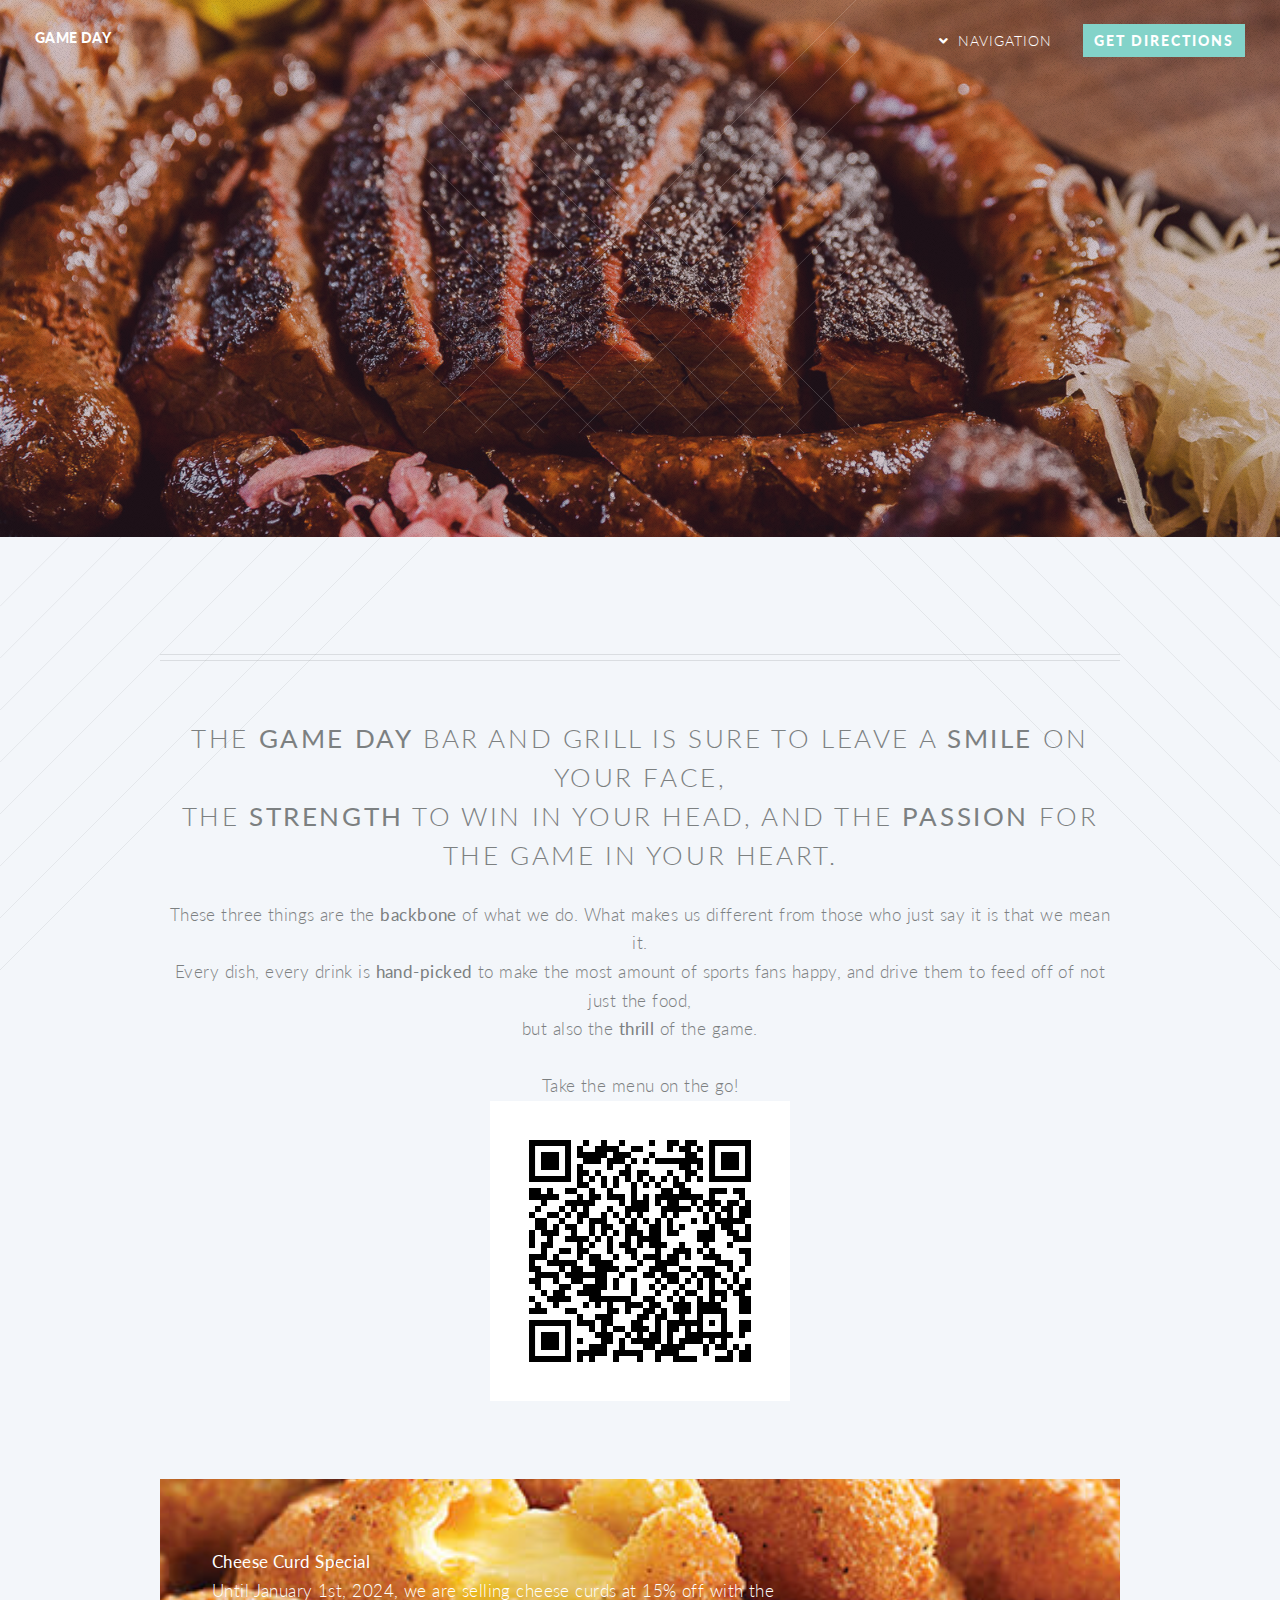
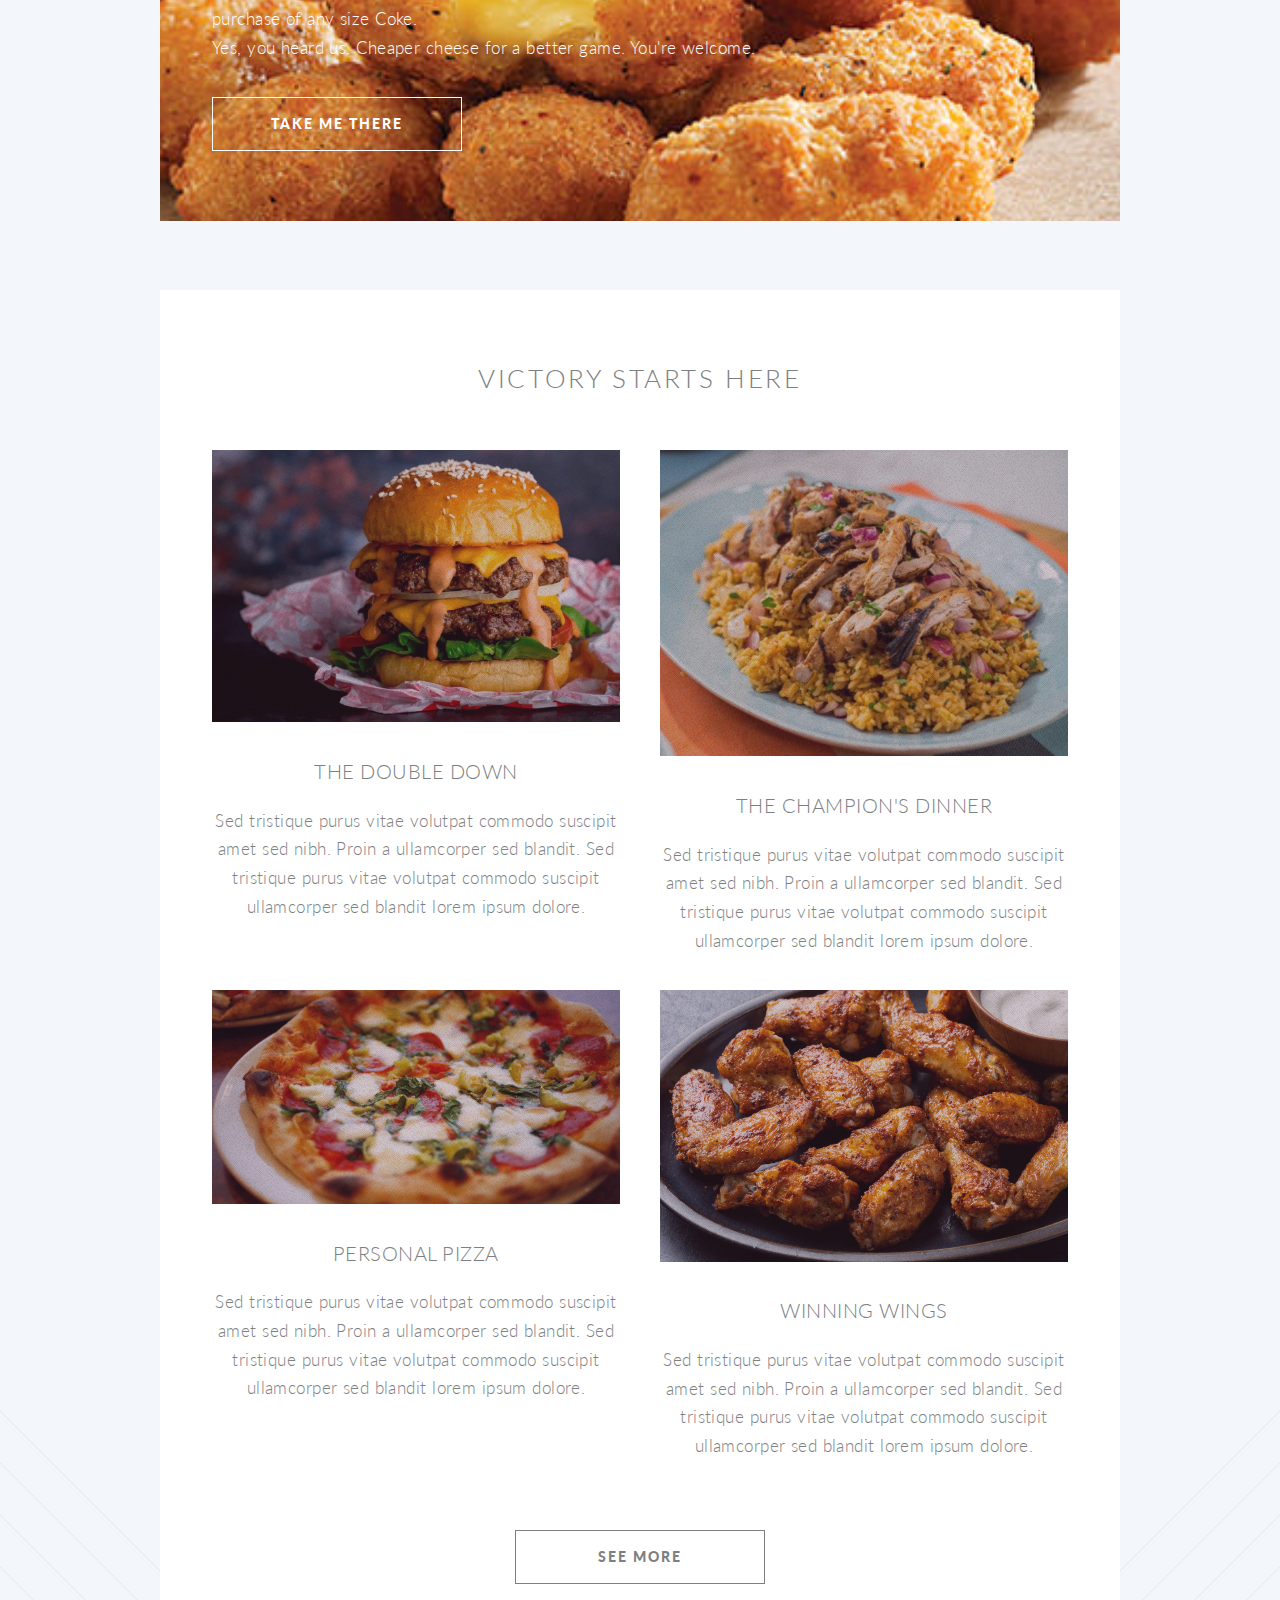
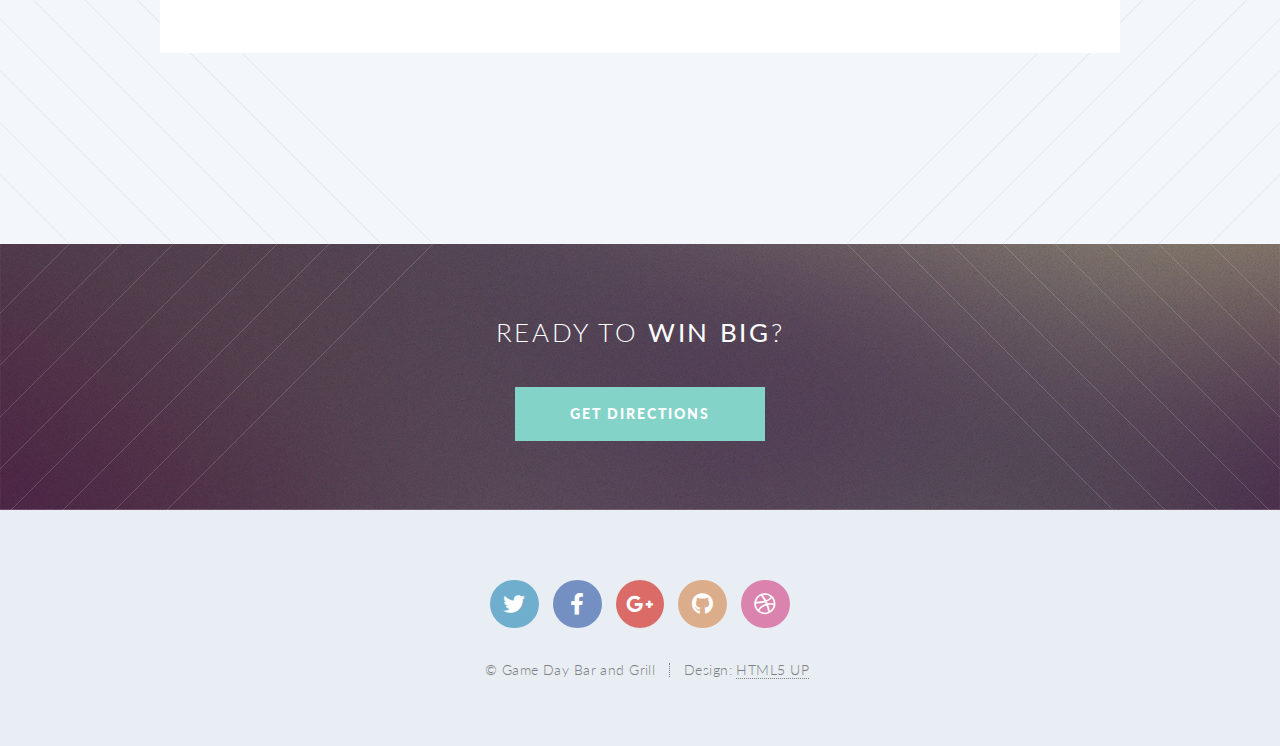
==== commit 70abf1fd: "new site 23-24 fouse martin smith" ====
--- a/index.html
+++ b/index.html
@@ -1,271 +1,210 @@
 <!DOCTYPE HTML>
+<!--
+	Twenty by HTML5 UP
+	html5up.net | @ajlkn
+	Free for personal and commercial use under the CCA 3.0 license (html5up.net/license)
+-->
 <html>
 	<head>
-		<title>NHCPAUTOS.com</title>
+		<title>Game Day Bar and Grill</title>
 		<meta charset="utf-8" />
 		<meta name="viewport" content="width=device-width, initial-scale=1, user-scalable=no" />
-		<link rel="stylesheet" href="assets/bootstrap/css/bootstrap.min.css" />
 		<link rel="stylesheet" href="assets/css/main.css" />
 		<noscript><link rel="stylesheet" href="assets/css/noscript.css" /></noscript>
 	</head>
-	<body class="is-preload">
-
-		<!-- Wrapper -->
-			<div id="wrapper">
-
-				<!-- Header -->
+	<body class="index is-preload">
+		<div id="page-wrapper">
+
+			<!-- Header -->
 				<header id="header" class="alt">
-					<a href="index.html" class="logo"><strong>NHCP Autos</strong> <span>Website</span></a>
-					<nav>
-						<a href="#menu">Menu</a>
+					<h1 id="logo"><a href="index.html">Game Day</a></h1>
+					<nav id="nav">
+						<ul>
+							<li class="submenu">
+								<a href="#">Navigation</a>
+								<ul>
+									<li><a href="#Specials">Specials</a></li>
+									<li><a href="#Signature">Signatures</a></li>
+									<li><a href="#directions">Directions</a></li>
+								</ul>
+							</li>
+						</li>
+							<li><a href="https://www.google.com/maps/place/Mid-East+Career+and+Technology+Centers/@39.9274104,-81.5242728,17z/data=!3m1!4b1!4m6!3m5!1s0x8837cb4f096475af:0x53d98ddcf9a16863!8m2!3d39.9274063!4d-81.5216979!16s%2Fm%2F0769c2b?entry=ttu" class="button primary" target=_blank>Get Directions</a></li>
+						</ul>
 					</nav>
 				</header>
 
-				<!-- Menu -->
-				<nav id="menu">
-					<ul class="links">
-		                <li class="active"> <a href="index.html">Home </a> </li>
-
-		                <li> <a href="about-us.html">About Us</a> </li>
-
-		                <li><a href="contact.html">Contact Us</a></li>
-	                	<li><a href="testimonials.html">Testimonials</a></li>
-		                
-            		</ul>
-				</nav>
-
-				<!-- Banner -->
-					<section id="banner" class="major">
-						<div class="inner">
+			<!-- Banner -->
+				<section id="banner">
+
+
+					<!--
+						".inner" is set up as an inline-block so it automatically expands
+						in both directions to fit whatever's inside it. This means it won't
+						automatically wrap lines, so be sure to use line breaks where
+						appropriate (<br />).
+					-->
+					<div class="inner">
+
+						<header>
+							<h2>Game Day</h2>
+						</header>
+						<p>Welcome to <strong>Game Day</strong> Bar and Grill,
+						<br />
+						where game day is everyday.
+						<footer>
+							<ul class="buttons stacked">
+								<li><a href="menu.html" class="button fit scrolly" target=_blank>Menu</a></li>
+							</ul>
+						</footer>
+
+					</div>
+
+				</section>
+
+			<!-- Main -->
+				<article id="main">
+
+					<header class="special container">
+						<h2>The <strong>Game Day</strong> Bar and Grill is sure to leave a <strong>smile</strong> on your face,
+						<br />
+						the <strong>strength</strong> to win in your head, and the <strong>passion</strong> for the game in your heart.</h2>
+						<p>These three things are the <strong>backbone</strong> of what we do. What makes us different from those who just say it is that we mean it.
+						<br />
+						Every dish, every drink is <strong>hand-picked</strong> to make the most amount of sports fans happy, and drive them to feed off of not just the food,
+						<br />
+						but also the <strong>thrill</strong> of the game.
+						<br />
+						<br />
+						Take the menu on the go!
+						<br />
+						<img src="images/frame.png" alt="" /></p>
+					</header>
+
+
+					<!-- One -->
+						<div id="Specials">
+							<section class="wrapper style2 container special-alt">
+								<div class="row gtr-50">
+									<div class="col-8 col-12-narrower">
+										<header>
+										<strong>Cheese Curd Special</strong>
+										</header>
+										<p>Until January 1st, 2024, we are selling cheese curds at 15% off with the purchase of any size Coke.
+										<br />
+										Yes, you heard us. Cheaper cheese for a better game. You're welcome.</p>
+										<footer>
+											<ul class="buttons">
+												<li><a href="menu.html" class="button" target=_blank>Take Me There</a></li>
+											</ul>
+										</footer>
+									</div>
+								</div>
+							</div>
+						</section>
+
+					<!-- Two -->
+					<div id="Signature">
+						<section class="wrapper style3 container special">
 							<header class="major">
-								<h1 style="text-align: center;">Never Have Cluttered Prices Again!</h1>
+								<h2>victory starts here</h2>
 							</header>
-							<div class="content">
-								<p>Our team of sales representatives are here to help you with your problems with cars.</p>
-								<ul class="actions">
-									<li><a href="contact.html" class="button next scrolly">Contact us</a></li>
+								<div class="row">
+									<div class="col-6 col-12-narrower">
+
+									<section>
+										<a href="#" class="image featured"><img src="images/DoubleCheeseBurger.webp" alt="" /></a>
+										<header>
+											<h3>The Double Down</h3>
+										</header>
+										<p>Sed tristique purus vitae volutpat commodo suscipit amet sed nibh. Proin a ullamcorper sed blandit. Sed tristique purus vitae volutpat commodo suscipit ullamcorper sed blandit lorem ipsum dolore.</p>
+									</section>
+
+								</div>
+								<div class="col-6 col-12-narrower">
+
+									<section>
+										<a href="#" class="image featured"><img src="images/grilledchickbpa.jpg" alt="" /></a>
+										<header>
+											<h3>The Champion's Dinner</h3>
+										</header>
+										<p>Sed tristique purus vitae volutpat commodo suscipit amet sed nibh. Proin a ullamcorper sed blandit. Sed tristique purus vitae volutpat commodo suscipit ullamcorper sed blandit lorem ipsum dolore.</p>
+									</section>
+
+								</div>
+							</div>
+							<div class="row">
+								<div class="col-6 col-12-narrower">
+
+									<section>
+										<a href="#" class="image featured"><img src="images/ItalianPizza.jpg" alt="" /></a>
+										<header>
+											<h3>Personal Pizza</h3>
+										</header>
+										<p>Sed tristique purus vitae volutpat commodo suscipit amet sed nibh. Proin a ullamcorper sed blandit. Sed tristique purus vitae volutpat commodo suscipit ullamcorper sed blandit lorem ipsum dolore.</p>
+									</section>
+
+								</div>
+								<div class="col-6 col-12-narrower">
+
+									<section>
+										<a href="#" class="image featured"><img src="images/imrs.jpg" alt="" /></a>
+										<header>
+											<h3>Winning Wings</h3>
+										</header>
+										<p>Sed tristique purus vitae volutpat commodo suscipit amet sed nibh. Proin a ullamcorper sed blandit. Sed tristique purus vitae volutpat commodo suscipit ullamcorper sed blandit lorem ipsum dolore.</p>
+									</section>
+
+								</div>
+							</div>
+
+							<footer class="major">
+								<ul class="buttons">
+									<li><a href="menu.html" class="button" target=_blank>See More</a></li>
 								</ul>
-							</div>
+							</footer>
 						</div>
+
 					</section>
 
-				<!-- Main -->
-					<div id="main">
-							
-							<!-- Featured Cars -->
-							<section class="tiles">
-								<article>
-									<span class="image">
-										<img src="images/Car/DodgeChallenger/FrontLeft.JPG" alt="" />
-									</span>
-
-									<header class="major">
-										<p>
-											<i class="fa fa-dashboard"></i> 50,000 Mi &nbsp;&nbsp;
-											
-											<i class="fa fa-cog"></i> 6-Speed Manual
-										</p>
-
-										
-										<h3>Dodge Challenger</h3>
-
-										<p><del>$32,450</del> <strong> $30,000</strong></p>
-
-										<p>305 hp  /  RWD  /  2012  /  Used Vehicle</p>
-
-										
-
-										<div class="major-actions">
-											<a href="DodgeChallenger.html" class="button small next">View Car</a>
-										</div>
-									</header>
-								</article>
-
-								<article>
-									<span class="image">
-										<img src="images/Car/FordRanger/FrontLeft.JPG" alt="" />
-									</span>
-									
-									<header class="major">
-										<p>
-											<i class="fa fa-dashboard"></i> 200,000 Mi &nbsp;&nbsp;
-											<i class="fa fa-cog"></i> 5-Speed Automatic
-										</p>
-										
-										<h3>Ford Ranger</h3>
-
-										<p><del>$5,900</del> <strong> $2,000</strong></p>
-
-										<p> 207 hp  /  4x4  /  2004  /  Used Vehicle</p>
-
-										
-
-										<div class="major-actions">
-											<a href="FordRanger.html" class="button small next">View Car</a>
-										</div>
-									</header>
-								</article>
-
-								<article>
-									<span class="image">
-										<img src="images/Car/GMCTruck/FrontLeft.JPG" alt="" />
-									</span>
-									
-									<header class="major">
-										<p>
-											<i class="fa fa-dashboard"></i> 1,000 Mi &nbsp;&nbsp;
-											<i class="fa fa-cog"></i> 10-Speed Automatic
-										</p>
-										
-										<h3>GMC Sierra</h3>
-
-										<p>$42,250</p>
-
-										<p>355 hp  /  4x4  /  2023  /  New Vehicle</p>
-
-										<div class="major-actions">
-											<a href="GMC.html" class="button small next">View Car</a>
-										</div>
-									</header>
-								</article>
-
-								<article>
-									<span class="image">
-										<img src="images/Car/JeepLiberty/FrontLeft.JPG" alt="" />
-									</span>
-									
-									<header class="major">
-										<p>
-											<i class="fa fa-dashboard"></i> 194,000 Mi &nbsp;&nbsp;
-											<i class="fa fa-cog"></i> 4-Speed Automatic
-										</p>
-										
-										<h3>Jeep Liberty</h3>
-
-										<p><del>$8,990</del> <strong> $2,500</strong></p>
-
-										<p>210 hp  /  4x4  /  2005  /  Used Vehicle </p>
-
-										
-
-										<div class="major-actions">
-											<a href="Jeep.html" class="button small next">View Car</a>
-										</div>
-									</header>
-								</article>
-
-								<article>
-									<span class="image">
-										<img src="images/Car/TaurusFord/FrontLeft.JPG" alt="" />
-									</span>
-									
-									<header class="major">
-										<p>
-											<i class="fa fa-dashboard"></i> 80,000 Mi &nbsp;&nbsp;
-											<i class="fa fa-cog"></i> 6-Speed Automatic
-										</p>
-										
-										<h3>Taurus Ford </h3>
-
-										<p><del>$7,128</del> <strong> $6,000</strong></p>
-
-
-										<p>263 hp  /  FWD  /  2011  /  Used Vehicle</p>
-
-										
-
-										<div class="major-actions">
-											<a href="Taurus.html" class="button small next">View Car</a>
-										</div>
-									</header>
-								</article>
-
-								<article>
-									<span class="image">
-										<img src="images/Car/ToyotaAvalonXl/FrontLeft.JPG" alt="" />
-									</span>
-									
-									<header class="major">
-										<p>
-											<i class="fa fa-dashboard"></i> 150,000 Mi &nbsp;&nbsp;
-											<i class="fa fa-cog"></i> 6-Speed Automatic
-										</p>
-										
-										<h3>Toyota Avalon XL</h3>
-
-										<p><del>$2,254</del> <strong>$1500</strong></p>
-
-										<p>200 hp /  FWD  /  1996  /  Used Vehicle</p>
-
-										
-
-										<div class="major-actions">
-											<a href="Toyota Avalon.html" class="button small next">View Car</a>
-										</div>
-									</header>
-								</article>
-							</section>
-							
-							<!-- About us -->
-							<section>
-								<div class="inner">
-									<header class="major">
-										<h2>About us</h2>
-									</header>
-									<p>We started out as a couple of friends who want the world not to be scammed by car sales.</p>
-									<ul class="actions">
-										<li><a href="about-us.html" class="button next">Read more</a></li>
-									</ul>
-								</div>
-							</section>
-
-							<!-- Blog Posts -->
-							
-
-							<!-- Testimonials -->
-							<section>
-								<div class="inner">
-									<header class="major">
-										<h2>Testimonials</h2>
-									</header>
-									<div class="row">
-										<div class="col-6">
-											<p><em></em>"Great service! Was able to get a good deal on a Toyota Supra 1999 with the help of a helpful dealer that knew what car I was looking for, I was able to buy my car quickly without any issues."</p>
-											<p><strong>- Jacob Mathew</strong></p>
-											
-										</div>
-
-										<div class="col-6">
-											<p><em>"Great service! I was looking to trade in my vehicle, and I walked out happy."</p>
-											<p><strong>- Jack Smith</strong></p>
-										</div>
-									</div>
-									<ul class="actions">
-										<li><a href="testimonials.html" class="button next">Read more</a></li>
-									</ul>
-								</div>
-							</section>
+				</article>
+
+			<!-- CTA -->
+				<section id="cta">
+					<div id="directions">
+						<header>
+							<h2>Ready to <strong>win big</strong>?</h2>
+						</header>
+						<footer>
+							<ul class="buttons">
+								<li><a href="https://www.google.com/maps/place/Mid-East+Career+and+Technology+Centers/@39.9274104,-81.5242728,17z/data=!3m1!4b1!4m6!3m5!1s0x8837cb4f096475af:0x53d98ddcf9a16863!8m2!3d39.9274063!4d-81.5216979!16s%2Fm%2F0769c2b?entry=ttu" class="button primary" target=_blank>Get Directions</a></li>
+							</ul>
+						</footer>
 					</div>
-
-				<!-- Footer -->
+				</section>
+
+			<!-- Footer -->
 				<footer id="footer">
-					<div class="inner">
-						<ul class="icons">
-							<li><a href="https://twitter.com/nhcpautos" class="icon alt fa-twitter"><span class="label">Twitter</span></a></li>
-							<li><a href="https://www.instagram.com/nhcpautos/" class="icon alt fa-instagram"><span class="label">Instagram</span></a></li>
-						</ul>
-						<ul class="copyright">
-							<li>Copyright © 2020 Company Name - Template by:</li>
-							<li> <a href="https://www.phpjabbers.com/">PHPJabbers.com</a></li>
-						</ul>
-					</div>
+
+					<ul class="icons">
+						<li><a href="#" class="icon brands circle fa-twitter"><span class="label">Twitter</span></a></li>
+						<li><a href="https://www.facebook.com/profile.php?id=61553350365385" class="icon brands circle fa-facebook-f" target=_blank><span class="label">Facebook</span></a></li>
+						<li><a href="#" class="icon brands circle fa-google-plus-g"><span class="label">Google+</span></a></li>
+						<li><a href="#" class="icon brands circle fa-github"><span class="label">Github</span></a></li>
+						<li><a href="#" class="icon brands circle fa-dribbble"><span class="label">Dribbble</span></a></li>
+					</ul>
+
+					<ul class="copyright">
+						<li>&copy; Game Day Bar and Grill</li><li>Design: <a href="http://html5up.net">HTML5 UP</a></li>
+					</ul>
+
 				</footer>
 
-			</div>
+		</div>
 
 		<!-- Scripts -->
 			<script src="assets/js/jquery.min.js"></script>
-			<script src="assets/bootstrap/js/bootstrap.bundle.min.js"></script>
+			<script src="assets/js/jquery.dropotron.min.js"></script>
 			<script src="assets/js/jquery.scrolly.min.js"></script>
 			<script src="assets/js/jquery.scrollex.min.js"></script>
 			<script src="assets/js/browser.min.js"></script>
--- a/assets/css/main.css
+++ b/assets/css/main.css
@@ -1,5 +1,11 @@
-@import url(font-awesome.min.css);
-@import url("https://fonts.googleapis.com/css?family=Source+Sans+Pro:300,300italic,600,600italic");
+@import url("fontawesome-all.min.css");
+@import url("https://fonts.googleapis.com/css?family=Lato:300,400,900");
+
+/*
+	Twenty by HTML5 UP
+	html5up.net | @ajlkn
+	Free for personal and commercial use under the CCA 3.0 license (html5up.net/license)
+*/
 
 html, body, div, span, applet, object,
 iframe, h1, h2, h3, h4, h5, h6, p, blockquote,
@@ -23,6 +29,19 @@
 footer, header, hgroup, menu, nav, section {
 	display: block;}
 
+html {
+	scroll-behavior: smooth;
+}
+
+#specials {
+}
+
+#Signature {
+}
+
+#directions {
+}
+
 body {
 	line-height: 1;
 }
@@ -59,30 +78,14 @@
 	padding: 0;
 }
 
+input, select, textarea {
+	-moz-appearance: none;
+	-webkit-appearance: none;
+	-ms-appearance: none;
+	appearance: none;
 }
-.property {
-	text-shadow: 2px 2px purple;
-	font-weight: 600;
-	color: yellow;
-}
 
 /* Basic */
-
-	@-ms-viewport {
-		width: device-width;
-	}
-
-	body {
-		-ms-overflow-style: scrollbar;
-	}
-
-	@media screen and (max-width: 480px) {
-
-		html, body {
-			min-width: 320px;
-		}
-
-	}
 
 	html {
 		box-sizing: border-box;
@@ -93,7 +96,7 @@
 	}
 
 	body {
-		background: #242943;
+		background: #f3f6fa;
 	}
 
 		body.is-preload *, body.is-preload *:before, body.is-preload *:after {
@@ -107,150 +110,1624 @@
 			transition: none !important;
 		}
 
-/* Type */
-
 	body, input, select, textarea {
-		color: #ffffff;
-		font-family: "Source Sans Pro", Helvetica, sans-serif;
-		font-size: 17pt;
+		color: #7c8081;
+		font-family: 'Lato', sans-serif;
+		font-size: 15pt;
 		font-weight: 300;
 		letter-spacing: 0.025em;
-		line-height: 1.65;
-	}
-
-		@media screen and (max-width: 1680px) {
-
-			body, input, select, textarea {
-				font-size: 14pt;
-			}
-
-		}
-
-		@media screen and (max-width: 1280px) {
-
-			body, input, select, textarea {
-				font-size: 12pt;
-			}
-
-		}
-
-		@media screen and (max-width: 360px) {
-
-			body, input, select, textarea {
-				font-size: 11pt;
-			}
-
-		}
+		line-height: 1.75em;
+	}
 
 	a {
-		-moz-transition: color 0.2s ease-in-out, border-bottom-color 0.2s ease-in-out;
-		-webkit-transition: color 0.2s ease-in-out, border-bottom-color 0.2s ease-in-out;
-		-ms-transition: color 0.2s ease-in-out, border-bottom-color 0.2s ease-in-out;
-		transition: color 0.2s ease-in-out, border-bottom-color 0.2s ease-in-out;
+		-moz-transition: color 0.2s ease-in-out, border-color 0.2s ease-in-out, background-color 0.2s ease-in-out;
+		-webkit-transition: color 0.2s ease-in-out, border-color 0.2s ease-in-out, background-color 0.2s ease-in-out;
+		-ms-transition: color 0.2s ease-in-out, border-color 0.2s ease-in-out, background-color 0.2s ease-in-out;
+		transition: color 0.2s ease-in-out, border-color 0.2s ease-in-out, background-color 0.2s ease-in-out;
+		color: #3fb1a3;
+		text-decoration: none;
 		border-bottom: dotted 1px;
-		color: inherit;
-		text-decoration: none;
 	}
 
 		a:hover {
 			border-bottom-color: transparent;
-			color: red !important;
-			text-decoration: none;
-		}
-
-		a:active {
-			color: red !important;
-		}
-
-	.links .active > a { color: red; }
+		}
 
 	strong, b {
-		color: #ffffff;
-		font-weight: 600;
-	}
-
-	em, i {
-		font-style: italic;
-	}
-
-	p {
+		font-weight: 400;
+	}
+
+	p, ul, ol, dl, table, blockquote {
 		margin: 0 0 2em 0;
-		color: white;
 	}
 
 	h1, h2, h3, h4, h5, h6 {
-		color: white;
-		font-weight: 600;
-		line-height: 1.45;
-		margin: 0 0 1em 0;
+		color: inherit;
+		font-weight: 300;
+		line-height: 1.75em;
+		margin-bottom: 1em;
+		text-transform: uppercase;
 	}
 
 		h1 a, h2 a, h3 a, h4 a, h5 a, h6 a {
 			color: inherit;
-			border-bottom: 0;
-		}
-
-	h1 {
-		font-size: 2.5em;
-	}
+			text-decoration: none;
+			border: 0;
+		}
 
 	h2 {
-		font-size: 1.75em;
+		font-size: 1.5em;
+		letter-spacing: 0.1em;
 	}
 
 	h3 {
-		font-size: 1.35em;
-	}
-
-	h4 {
-		font-size: 1.1em;
-	}
-
-	h5 {
-		font-size: 0.9em;
-	}
-
-	h6 {
-		font-size: 0.7em;
-	}
-
-	@media screen and (max-width: 736px) {
-
-		h1 {
-			font-size: 2em;
-		}
-
-		h2 {
-			font-size: 1.5em;
-		}
-
-		h3 {
-			font-size: 1.25em;
-		}
-
+		font-size: 1.15em;
+		letter-spacing: 0.025em;
+	}
+
+	sub {
+		font-size: 0.8em;
+		position: relative;
+		top: 0.5em;
+	}
+
+	sup {
+		font-size: 0.8em;
+		position: relative;
+		top: -0.5em;
 	}
 
 	hr {
+		border-top: solid 1px rgba(124, 128, 129, 0.2);
 		border: 0;
-		border-bottom: solid 1px rgba(212, 212, 255, 0.1);
-		margin: 2em 0;
-	}
-
-		hr.major {
-			margin: 3em 0;
-		}
-
-	.align-left {
-		text-align: left;
-	}
-
-	.align-center {
-		text-align: center;
-	}
-
-	.align-right {
-		text-align: right;
-	}
+		margin-bottom: 1.5em;
+	}
+
+	blockquote {
+		border-left: solid 0.5em rgba(124, 128, 129, 0.2);
+		font-style: italic;
+		padding: 1em 0 1em 2em;
+	}
+
+/* Container */
+
+	.container {
+		margin: 0 auto;
+		max-width: 100%;
+		width: 1400px;
+	}
+
+		.container.medium {
+			width: 1050px;
+		}
+
+		@media screen and (max-width: 1680px) {
+
+			.container {
+				width: 1200px;
+			}
+
+				.container.medium {
+					width: 900px;
+				}
+
+		}
+
+		@media screen and (max-width: 1280px) {
+
+			.container {
+				width: 960px;
+			}
+
+				.container.medium {
+					width: 735px;
+				}
+
+		}
+
+		@media screen and (max-width: 980px) {
+
+			.container {
+				width: 95%;
+			}
+
+				.container.medium {
+					width: 71.25%;
+				}
+
+		}
+
+		@media screen and (max-width: 840px) {
+
+			.container {
+				width: 95%;
+			}
+
+				.container.medium {
+					width: 95%;
+				}
+
+		}
+
+		@media screen and (max-width: 736px) {
+
+			.container {
+				width: 100%;
+			}
+
+				.container.medium {
+					width: 100%;
+				}
+
+		}
+
+/* Row */
+
+	.row {
+		display: flex;
+		flex-wrap: wrap;
+		box-sizing: border-box;
+		align-items: stretch;
+	}
+
+		.row > * {
+			box-sizing: border-box;
+		}
+
+		.row.gtr-uniform > * > :last-child {
+			margin-bottom: 0;
+		}
+
+		.row.aln-left {
+			justify-content: flex-start;
+		}
+
+		.row.aln-center {
+			justify-content: center;
+		}
+
+		.row.aln-right {
+			justify-content: flex-end;
+		}
+
+		.row.aln-top {
+			align-items: flex-start;
+		}
+
+		.row.aln-middle {
+			align-items: center;
+		}
+
+		.row.aln-bottom {
+			align-items: flex-end;
+		}
+
+		.row > .imp {
+			order: -1;
+		}
+
+		.row > .col-1 {
+			width: 8.33333%;
+		}
+
+		.row > .off-1 {
+			margin-left: 8.33333%;
+		}
+
+		.row > .col-2 {
+			width: 16.66667%;
+		}
+
+		.row > .off-2 {
+			margin-left: 16.66667%;
+		}
+
+		.row > .col-3 {
+			width: 25%;
+		}
+
+		.row > .off-3 {
+			margin-left: 25%;
+		}
+
+		.row > .col-4 {
+			width: 33.33333%;
+		}
+
+		.row > .off-4 {
+			margin-left: 33.33333%;
+		}
+
+		.row > .col-5 {
+			width: 41.66667%;
+		}
+
+		.row > .off-5 {
+			margin-left: 41.66667%;
+		}
+
+		.row > .col-6 {
+			width: 50%;
+		}
+
+		.row > .off-6 {
+			margin-left: 50%;
+		}
+
+		.row > .col-7 {
+			width: 58.33333%;
+		}
+
+		.row > .off-7 {
+			margin-left: 58.33333%;
+		}
+
+		.row > .col-8 {
+			width: 66.66667%;
+		}
+
+		.row > .off-8 {
+			margin-left: 66.66667%;
+		}
+
+		.row > .col-9 {
+			width: 75%;
+		}
+
+		.row > .off-9 {
+			margin-left: 75%;
+		}
+
+		.row > .col-10 {
+			width: 83.33333%;
+		}
+
+		.row > .off-10 {
+			margin-left: 83.33333%;
+		}
+
+		.row > .col-11 {
+			width: 91.66667%;
+		}
+
+		.row > .off-11 {
+			margin-left: 91.66667%;
+		}
+
+		.row > .col-12 {
+			width: 100%;
+		}
+
+		.row > .off-12 {
+			margin-left: 100%;
+		}
+
+		.row.gtr-0 {
+			margin-top: 0px;
+			margin-left: 0px;
+		}
+
+			.row.gtr-0 > * {
+				padding: 0px 0 0 0px;
+			}
+
+			.row.gtr-0.gtr-uniform {
+				margin-top: 0px;
+			}
+
+				.row.gtr-0.gtr-uniform > * {
+					padding-top: 0px;
+				}
+
+		.row.gtr-25 {
+			margin-top: -12.5px;
+			margin-left: -12.5px;
+		}
+
+			.row.gtr-25 > * {
+				padding: 12.5px 0 0 12.5px;
+			}
+
+			.row.gtr-25.gtr-uniform {
+				margin-top: -12.5px;
+			}
+
+				.row.gtr-25.gtr-uniform > * {
+					padding-top: 12.5px;
+				}
+
+		.row.gtr-50 {
+			margin-top: -25px;
+			margin-left: -25px;
+		}
+
+			.row.gtr-50 > * {
+				padding: 25px 0 0 25px;
+			}
+
+			.row.gtr-50.gtr-uniform {
+				margin-top: -25px;
+			}
+
+				.row.gtr-50.gtr-uniform > * {
+					padding-top: 25px;
+				}
+
+		.row {
+			margin-top: -50px;
+			margin-left: -50px;
+		}
+
+			.row > * {
+				padding: 50px 0 0 50px;
+			}
+
+			.row.gtr-uniform {
+				margin-top: -50px;
+			}
+
+				.row.gtr-uniform > * {
+					padding-top: 50px;
+				}
+
+		.row.gtr-150 {
+			margin-top: -75px;
+			margin-left: -75px;
+		}
+
+			.row.gtr-150 > * {
+				padding: 75px 0 0 75px;
+			}
+
+			.row.gtr-150.gtr-uniform {
+				margin-top: -75px;
+			}
+
+				.row.gtr-150.gtr-uniform > * {
+					padding-top: 75px;
+				}
+
+		.row.gtr-200 {
+			margin-top: -100px;
+			margin-left: -100px;
+		}
+
+			.row.gtr-200 > * {
+				padding: 100px 0 0 100px;
+			}
+
+			.row.gtr-200.gtr-uniform {
+				margin-top: -100px;
+			}
+
+				.row.gtr-200.gtr-uniform > * {
+					padding-top: 100px;
+				}
+
+		@media screen and (max-width: 1680px) {
+
+			.row {
+				display: flex;
+				flex-wrap: wrap;
+				box-sizing: border-box;
+				align-items: stretch;
+			}
+
+				.row > * {
+					box-sizing: border-box;
+				}
+
+				.row.gtr-uniform > * > :last-child {
+					margin-bottom: 0;
+				}
+
+				.row.aln-left {
+					justify-content: flex-start;
+				}
+
+				.row.aln-center {
+					justify-content: center;
+				}
+
+				.row.aln-right {
+					justify-content: flex-end;
+				}
+
+				.row.aln-top {
+					align-items: flex-start;
+				}
+
+				.row.aln-middle {
+					align-items: center;
+				}
+
+				.row.aln-bottom {
+					align-items: flex-end;
+				}
+
+				.row > .imp-wide {
+					order: -1;
+				}
+
+				.row > .col-1-wide {
+					width: 8.33333%;
+				}
+
+				.row > .off-1-wide {
+					margin-left: 8.33333%;
+				}
+
+				.row > .col-2-wide {
+					width: 16.66667%;
+				}
+
+				.row > .off-2-wide {
+					margin-left: 16.66667%;
+				}
+
+				.row > .col-3-wide {
+					width: 25%;
+				}
+
+				.row > .off-3-wide {
+					margin-left: 25%;
+				}
+
+				.row > .col-4-wide {
+					width: 33.33333%;
+				}
+
+				.row > .off-4-wide {
+					margin-left: 33.33333%;
+				}
+
+				.row > .col-5-wide {
+					width: 41.66667%;
+				}
+
+				.row > .off-5-wide {
+					margin-left: 41.66667%;
+				}
+
+				.row > .col-6-wide {
+					width: 50%;
+				}
+
+				.row > .off-6-wide {
+					margin-left: 50%;
+				}
+
+				.row > .col-7-wide {
+					width: 58.33333%;
+				}
+
+				.row > .off-7-wide {
+					margin-left: 58.33333%;
+				}
+
+				.row > .col-8-wide {
+					width: 66.66667%;
+				}
+
+				.row > .off-8-wide {
+					margin-left: 66.66667%;
+				}
+
+				.row > .col-9-wide {
+					width: 75%;
+				}
+
+				.row > .off-9-wide {
+					margin-left: 75%;
+				}
+
+				.row > .col-10-wide {
+					width: 83.33333%;
+				}
+
+				.row > .off-10-wide {
+					margin-left: 83.33333%;
+				}
+
+				.row > .col-11-wide {
+					width: 91.66667%;
+				}
+
+				.row > .off-11-wide {
+					margin-left: 91.66667%;
+				}
+
+				.row > .col-12-wide {
+					width: 100%;
+				}
+
+				.row > .off-12-wide {
+					margin-left: 100%;
+				}
+
+				.row.gtr-0 {
+					margin-top: 0px;
+					margin-left: 0px;
+				}
+
+					.row.gtr-0 > * {
+						padding: 0px 0 0 0px;
+					}
+
+					.row.gtr-0.gtr-uniform {
+						margin-top: 0px;
+					}
+
+						.row.gtr-0.gtr-uniform > * {
+							padding-top: 0px;
+						}
+
+				.row.gtr-25 {
+					margin-top: -10px;
+					margin-left: -10px;
+				}
+
+					.row.gtr-25 > * {
+						padding: 10px 0 0 10px;
+					}
+
+					.row.gtr-25.gtr-uniform {
+						margin-top: -10px;
+					}
+
+						.row.gtr-25.gtr-uniform > * {
+							padding-top: 10px;
+						}
+
+				.row.gtr-50 {
+					margin-top: -20px;
+					margin-left: -20px;
+				}
+
+					.row.gtr-50 > * {
+						padding: 20px 0 0 20px;
+					}
+
+					.row.gtr-50.gtr-uniform {
+						margin-top: -20px;
+					}
+
+						.row.gtr-50.gtr-uniform > * {
+							padding-top: 20px;
+						}
+
+				.row {
+					margin-top: -40px;
+					margin-left: -40px;
+				}
+
+					.row > * {
+						padding: 40px 0 0 40px;
+					}
+
+					.row.gtr-uniform {
+						margin-top: -40px;
+					}
+
+						.row.gtr-uniform > * {
+							padding-top: 40px;
+						}
+
+				.row.gtr-150 {
+					margin-top: -60px;
+					margin-left: -60px;
+				}
+
+					.row.gtr-150 > * {
+						padding: 60px 0 0 60px;
+					}
+
+					.row.gtr-150.gtr-uniform {
+						margin-top: -60px;
+					}
+
+						.row.gtr-150.gtr-uniform > * {
+							padding-top: 60px;
+						}
+
+				.row.gtr-200 {
+					margin-top: -80px;
+					margin-left: -80px;
+				}
+
+					.row.gtr-200 > * {
+						padding: 80px 0 0 80px;
+					}
+
+					.row.gtr-200.gtr-uniform {
+						margin-top: -80px;
+					}
+
+						.row.gtr-200.gtr-uniform > * {
+							padding-top: 80px;
+						}
+
+		}
+
+		@media screen and (max-width: 1280px) {
+
+			.row {
+				display: flex;
+				flex-wrap: wrap;
+				box-sizing: border-box;
+				align-items: stretch;
+			}
+
+				.row > * {
+					box-sizing: border-box;
+				}
+
+				.row.gtr-uniform > * > :last-child {
+					margin-bottom: 0;
+				}
+
+				.row.aln-left {
+					justify-content: flex-start;
+				}
+
+				.row.aln-center {
+					justify-content: center;
+				}
+
+				.row.aln-right {
+					justify-content: flex-end;
+				}
+
+				.row.aln-top {
+					align-items: flex-start;
+				}
+
+				.row.aln-middle {
+					align-items: center;
+				}
+
+				.row.aln-bottom {
+					align-items: flex-end;
+				}
+
+				.row > .imp-normal {
+					order: -1;
+				}
+
+				.row > .col-1-normal {
+					width: 8.33333%;
+				}
+
+				.row > .off-1-normal {
+					margin-left: 8.33333%;
+				}
+
+				.row > .col-2-normal {
+					width: 16.66667%;
+				}
+
+				.row > .off-2-normal {
+					margin-left: 16.66667%;
+				}
+
+				.row > .col-3-normal {
+					width: 25%;
+				}
+
+				.row > .off-3-normal {
+					margin-left: 25%;
+				}
+
+				.row > .col-4-normal {
+					width: 33.33333%;
+				}
+
+				.row > .off-4-normal {
+					margin-left: 33.33333%;
+				}
+
+				.row > .col-5-normal {
+					width: 41.66667%;
+				}
+
+				.row > .off-5-normal {
+					margin-left: 41.66667%;
+				}
+
+				.row > .col-6-normal {
+					width: 50%;
+				}
+
+				.row > .off-6-normal {
+					margin-left: 50%;
+				}
+
+				.row > .col-7-normal {
+					width: 58.33333%;
+				}
+
+				.row > .off-7-normal {
+					margin-left: 58.33333%;
+				}
+
+				.row > .col-8-normal {
+					width: 66.66667%;
+				}
+
+				.row > .off-8-normal {
+					margin-left: 66.66667%;
+				}
+
+				.row > .col-9-normal {
+					width: 75%;
+				}
+
+				.row > .off-9-normal {
+					margin-left: 75%;
+				}
+
+				.row > .col-10-normal {
+					width: 83.33333%;
+				}
+
+				.row > .off-10-normal {
+					margin-left: 83.33333%;
+				}
+
+				.row > .col-11-normal {
+					width: 91.66667%;
+				}
+
+				.row > .off-11-normal {
+					margin-left: 91.66667%;
+				}
+
+				.row > .col-12-normal {
+					width: 100%;
+				}
+
+				.row > .off-12-normal {
+					margin-left: 100%;
+				}
+
+				.row.gtr-0 {
+					margin-top: 0px;
+					margin-left: 0px;
+				}
+
+					.row.gtr-0 > * {
+						padding: 0px 0 0 0px;
+					}
+
+					.row.gtr-0.gtr-uniform {
+						margin-top: 0px;
+					}
+
+						.row.gtr-0.gtr-uniform > * {
+							padding-top: 0px;
+						}
+
+				.row.gtr-25 {
+					margin-top: -10px;
+					margin-left: -10px;
+				}
+
+					.row.gtr-25 > * {
+						padding: 10px 0 0 10px;
+					}
+
+					.row.gtr-25.gtr-uniform {
+						margin-top: -10px;
+					}
+
+						.row.gtr-25.gtr-uniform > * {
+							padding-top: 10px;
+						}
+
+				.row.gtr-50 {
+					margin-top: -20px;
+					margin-left: -20px;
+				}
+
+					.row.gtr-50 > * {
+						padding: 20px 0 0 20px;
+					}
+
+					.row.gtr-50.gtr-uniform {
+						margin-top: -20px;
+					}
+
+						.row.gtr-50.gtr-uniform > * {
+							padding-top: 20px;
+						}
+
+				.row {
+					margin-top: -40px;
+					margin-left: -40px;
+				}
+
+					.row > * {
+						padding: 40px 0 0 40px;
+					}
+
+					.row.gtr-uniform {
+						margin-top: -40px;
+					}
+
+						.row.gtr-uniform > * {
+							padding-top: 40px;
+						}
+
+				.row.gtr-150 {
+					margin-top: -60px;
+					margin-left: -60px;
+				}
+
+					.row.gtr-150 > * {
+						padding: 60px 0 0 60px;
+					}
+
+					.row.gtr-150.gtr-uniform {
+						margin-top: -60px;
+					}
+
+						.row.gtr-150.gtr-uniform > * {
+							padding-top: 60px;
+						}
+
+				.row.gtr-200 {
+					margin-top: -80px;
+					margin-left: -80px;
+				}
+
+					.row.gtr-200 > * {
+						padding: 80px 0 0 80px;
+					}
+
+					.row.gtr-200.gtr-uniform {
+						margin-top: -80px;
+					}
+
+						.row.gtr-200.gtr-uniform > * {
+							padding-top: 80px;
+						}
+
+		}
+
+		@media screen and (max-width: 980px) {
+
+			.row {
+				display: flex;
+				flex-wrap: wrap;
+				box-sizing: border-box;
+				align-items: stretch;
+			}
+
+				.row > * {
+					box-sizing: border-box;
+				}
+
+				.row.gtr-uniform > * > :last-child {
+					margin-bottom: 0;
+				}
+
+				.row.aln-left {
+					justify-content: flex-start;
+				}
+
+				.row.aln-center {
+					justify-content: center;
+				}
+
+				.row.aln-right {
+					justify-content: flex-end;
+				}
+
+				.row.aln-top {
+					align-items: flex-start;
+				}
+
+				.row.aln-middle {
+					align-items: center;
+				}
+
+				.row.aln-bottom {
+					align-items: flex-end;
+				}
+
+				.row > .imp-narrow {
+					order: -1;
+				}
+
+				.row > .col-1-narrow {
+					width: 8.33333%;
+				}
+
+				.row > .off-1-narrow {
+					margin-left: 8.33333%;
+				}
+
+				.row > .col-2-narrow {
+					width: 16.66667%;
+				}
+
+				.row > .off-2-narrow {
+					margin-left: 16.66667%;
+				}
+
+				.row > .col-3-narrow {
+					width: 25%;
+				}
+
+				.row > .off-3-narrow {
+					margin-left: 25%;
+				}
+
+				.row > .col-4-narrow {
+					width: 33.33333%;
+				}
+
+				.row > .off-4-narrow {
+					margin-left: 33.33333%;
+				}
+
+				.row > .col-5-narrow {
+					width: 41.66667%;
+				}
+
+				.row > .off-5-narrow {
+					margin-left: 41.66667%;
+				}
+
+				.row > .col-6-narrow {
+					width: 50%;
+				}
+
+				.row > .off-6-narrow {
+					margin-left: 50%;
+				}
+
+				.row > .col-7-narrow {
+					width: 58.33333%;
+				}
+
+				.row > .off-7-narrow {
+					margin-left: 58.33333%;
+				}
+
+				.row > .col-8-narrow {
+					width: 66.66667%;
+				}
+
+				.row > .off-8-narrow {
+					margin-left: 66.66667%;
+				}
+
+				.row > .col-9-narrow {
+					width: 75%;
+				}
+
+				.row > .off-9-narrow {
+					margin-left: 75%;
+				}
+
+				.row > .col-10-narrow {
+					width: 83.33333%;
+				}
+
+				.row > .off-10-narrow {
+					margin-left: 83.33333%;
+				}
+
+				.row > .col-11-narrow {
+					width: 91.66667%;
+				}
+
+				.row > .off-11-narrow {
+					margin-left: 91.66667%;
+				}
+
+				.row > .col-12-narrow {
+					width: 100%;
+				}
+
+				.row > .off-12-narrow {
+					margin-left: 100%;
+				}
+
+				.row.gtr-0 {
+					margin-top: 0px;
+					margin-left: 0px;
+				}
+
+					.row.gtr-0 > * {
+						padding: 0px 0 0 0px;
+					}
+
+					.row.gtr-0.gtr-uniform {
+						margin-top: 0px;
+					}
+
+						.row.gtr-0.gtr-uniform > * {
+							padding-top: 0px;
+						}
+
+				.row.gtr-25 {
+					margin-top: -7.5px;
+					margin-left: -7.5px;
+				}
+
+					.row.gtr-25 > * {
+						padding: 7.5px 0 0 7.5px;
+					}
+
+					.row.gtr-25.gtr-uniform {
+						margin-top: -7.5px;
+					}
+
+						.row.gtr-25.gtr-uniform > * {
+							padding-top: 7.5px;
+						}
+
+				.row.gtr-50 {
+					margin-top: -15px;
+					margin-left: -15px;
+				}
+
+					.row.gtr-50 > * {
+						padding: 15px 0 0 15px;
+					}
+
+					.row.gtr-50.gtr-uniform {
+						margin-top: -15px;
+					}
+
+						.row.gtr-50.gtr-uniform > * {
+							padding-top: 15px;
+						}
+
+				.row {
+					margin-top: -30px;
+					margin-left: -30px;
+				}
+
+					.row > * {
+						padding: 30px 0 0 30px;
+					}
+
+					.row.gtr-uniform {
+						margin-top: -30px;
+					}
+
+						.row.gtr-uniform > * {
+							padding-top: 30px;
+						}
+
+				.row.gtr-150 {
+					margin-top: -45px;
+					margin-left: -45px;
+				}
+
+					.row.gtr-150 > * {
+						padding: 45px 0 0 45px;
+					}
+
+					.row.gtr-150.gtr-uniform {
+						margin-top: -45px;
+					}
+
+						.row.gtr-150.gtr-uniform > * {
+							padding-top: 45px;
+						}
+
+				.row.gtr-200 {
+					margin-top: -60px;
+					margin-left: -60px;
+				}
+
+					.row.gtr-200 > * {
+						padding: 60px 0 0 60px;
+					}
+
+					.row.gtr-200.gtr-uniform {
+						margin-top: -60px;
+					}
+
+						.row.gtr-200.gtr-uniform > * {
+							padding-top: 60px;
+						}
+
+		}
+
+		@media screen and (max-width: 840px) {
+
+			.row {
+				display: flex;
+				flex-wrap: wrap;
+				box-sizing: border-box;
+				align-items: stretch;
+			}
+
+				.row > * {
+					box-sizing: border-box;
+				}
+
+				.row.gtr-uniform > * > :last-child {
+					margin-bottom: 0;
+				}
+
+				.row.aln-left {
+					justify-content: flex-start;
+				}
+
+				.row.aln-center {
+					justify-content: center;
+				}
+
+				.row.aln-right {
+					justify-content: flex-end;
+				}
+
+				.row.aln-top {
+					align-items: flex-start;
+				}
+
+				.row.aln-middle {
+					align-items: center;
+				}
+
+				.row.aln-bottom {
+					align-items: flex-end;
+				}
+
+				.row > .imp-narrower {
+					order: -1;
+				}
+
+				.row > .col-1-narrower {
+					width: 8.33333%;
+				}
+
+				.row > .off-1-narrower {
+					margin-left: 8.33333%;
+				}
+
+				.row > .col-2-narrower {
+					width: 16.66667%;
+				}
+
+				.row > .off-2-narrower {
+					margin-left: 16.66667%;
+				}
+
+				.row > .col-3-narrower {
+					width: 25%;
+				}
+
+				.row > .off-3-narrower {
+					margin-left: 25%;
+				}
+
+				.row > .col-4-narrower {
+					width: 33.33333%;
+				}
+
+				.row > .off-4-narrower {
+					margin-left: 33.33333%;
+				}
+
+				.row > .col-5-narrower {
+					width: 41.66667%;
+				}
+
+				.row > .off-5-narrower {
+					margin-left: 41.66667%;
+				}
+
+				.row > .col-6-narrower {
+					width: 50%;
+				}
+
+				.row > .off-6-narrower {
+					margin-left: 50%;
+				}
+
+				.row > .col-7-narrower {
+					width: 58.33333%;
+				}
+
+				.row > .off-7-narrower {
+					margin-left: 58.33333%;
+				}
+
+				.row > .col-8-narrower {
+					width: 66.66667%;
+				}
+
+				.row > .off-8-narrower {
+					margin-left: 66.66667%;
+				}
+
+				.row > .col-9-narrower {
+					width: 75%;
+				}
+
+				.row > .off-9-narrower {
+					margin-left: 75%;
+				}
+
+				.row > .col-10-narrower {
+					width: 83.33333%;
+				}
+
+				.row > .off-10-narrower {
+					margin-left: 83.33333%;
+				}
+
+				.row > .col-11-narrower {
+					width: 91.66667%;
+				}
+
+				.row > .off-11-narrower {
+					margin-left: 91.66667%;
+				}
+
+				.row > .col-12-narrower {
+					width: 100%;
+				}
+
+				.row > .off-12-narrower {
+					margin-left: 100%;
+				}
+
+				.row.gtr-0 {
+					margin-top: 0px;
+					margin-left: 0px;
+				}
+
+					.row.gtr-0 > * {
+						padding: 0px 0 0 0px;
+					}
+
+					.row.gtr-0.gtr-uniform {
+						margin-top: 0px;
+					}
+
+						.row.gtr-0.gtr-uniform > * {
+							padding-top: 0px;
+						}
+
+				.row.gtr-25 {
+					margin-top: -7.5px;
+					margin-left: -7.5px;
+				}
+
+					.row.gtr-25 > * {
+						padding: 7.5px 0 0 7.5px;
+					}
+
+					.row.gtr-25.gtr-uniform {
+						margin-top: -7.5px;
+					}
+
+						.row.gtr-25.gtr-uniform > * {
+							padding-top: 7.5px;
+						}
+
+				.row.gtr-50 {
+					margin-top: -15px;
+					margin-left: -15px;
+				}
+
+					.row.gtr-50 > * {
+						padding: 15px 0 0 15px;
+					}
+
+					.row.gtr-50.gtr-uniform {
+						margin-top: -15px;
+					}
+
+						.row.gtr-50.gtr-uniform > * {
+							padding-top: 15px;
+						}
+
+				.row {
+					margin-top: -30px;
+					margin-left: -30px;
+				}
+
+					.row > * {
+						padding: 30px 0 0 30px;
+					}
+
+					.row.gtr-uniform {
+						margin-top: -30px;
+					}
+
+						.row.gtr-uniform > * {
+							padding-top: 30px;
+						}
+
+				.row.gtr-150 {
+					margin-top: -45px;
+					margin-left: -45px;
+				}
+
+					.row.gtr-150 > * {
+						padding: 45px 0 0 45px;
+					}
+
+					.row.gtr-150.gtr-uniform {
+						margin-top: -45px;
+					}
+
+						.row.gtr-150.gtr-uniform > * {
+							padding-top: 45px;
+						}
+
+				.row.gtr-200 {
+					margin-top: -60px;
+					margin-left: -60px;
+				}
+
+					.row.gtr-200 > * {
+						padding: 60px 0 0 60px;
+					}
+
+					.row.gtr-200.gtr-uniform {
+						margin-top: -60px;
+					}
+
+						.row.gtr-200.gtr-uniform > * {
+							padding-top: 60px;
+						}
+
+		}
+
+		@media screen and (max-width: 736px) {
+
+			.row {
+				display: flex;
+				flex-wrap: wrap;
+				box-sizing: border-box;
+				align-items: stretch;
+			}
+
+				.row > * {
+					box-sizing: border-box;
+				}
+
+				.row.gtr-uniform > * > :last-child {
+					margin-bottom: 0;
+				}
+
+				.row.aln-left {
+					justify-content: flex-start;
+				}
+
+				.row.aln-center {
+					justify-content: center;
+				}
+
+				.row.aln-right {
+					justify-content: flex-end;
+				}
+
+				.row.aln-top {
+					align-items: flex-start;
+				}
+
+				.row.aln-middle {
+					align-items: center;
+				}
+
+				.row.aln-bottom {
+					align-items: flex-end;
+				}
+
+				.row > .imp-mobile {
+					order: -1;
+				}
+
+				.row > .col-1-mobile {
+					width: 8.33333%;
+				}
+
+				.row > .off-1-mobile {
+					margin-left: 8.33333%;
+				}
+
+				.row > .col-2-mobile {
+					width: 16.66667%;
+				}
+
+				.row > .off-2-mobile {
+					margin-left: 16.66667%;
+				}
+
+				.row > .col-3-mobile {
+					width: 25%;
+				}
+
+				.row > .off-3-mobile {
+					margin-left: 25%;
+				}
+
+				.row > .col-4-mobile {
+					width: 33.33333%;
+				}
+
+				.row > .off-4-mobile {
+					margin-left: 33.33333%;
+				}
+
+				.row > .col-5-mobile {
+					width: 41.66667%;
+				}
+
+				.row > .off-5-mobile {
+					margin-left: 41.66667%;
+				}
+
+				.row > .col-6-mobile {
+					width: 50%;
+				}
+
+				.row > .off-6-mobile {
+					margin-left: 50%;
+				}
+
+				.row > .col-7-mobile {
+					width: 58.33333%;
+				}
+
+				.row > .off-7-mobile {
+					margin-left: 58.33333%;
+				}
+
+				.row > .col-8-mobile {
+					width: 66.66667%;
+				}
+
+				.row > .off-8-mobile {
+					margin-left: 66.66667%;
+				}
+
+				.row > .col-9-mobile {
+					width: 75%;
+				}
+
+				.row > .off-9-mobile {
+					margin-left: 75%;
+				}
+
+				.row > .col-10-mobile {
+					width: 83.33333%;
+				}
+
+				.row > .off-10-mobile {
+					margin-left: 83.33333%;
+				}
+
+				.row > .col-11-mobile {
+					width: 91.66667%;
+				}
+
+				.row > .off-11-mobile {
+					margin-left: 91.66667%;
+				}
+
+				.row > .col-12-mobile {
+					width: 100%;
+				}
+
+				.row > .off-12-mobile {
+					margin-left: 100%;
+				}
+
+				.row.gtr-0 {
+					margin-top: 0px;
+					margin-left: 0px;
+				}
+
+					.row.gtr-0 > * {
+						padding: 0px 0 0 0px;
+					}
+
+					.row.gtr-0.gtr-uniform {
+						margin-top: 0px;
+					}
+
+						.row.gtr-0.gtr-uniform > * {
+							padding-top: 0px;
+						}
+
+				.row.gtr-25 {
+					margin-top: -7.5px;
+					margin-left: -7.5px;
+				}
+
+					.row.gtr-25 > * {
+						padding: 7.5px 0 0 7.5px;
+					}
+
+					.row.gtr-25.gtr-uniform {
+						margin-top: -7.5px;
+					}
+
+						.row.gtr-25.gtr-uniform > * {
+							padding-top: 7.5px;
+						}
+
+				.row.gtr-50 {
+					margin-top: -15px;
+					margin-left: -15px;
+				}
+
+					.row.gtr-50 > * {
+						padding: 15px 0 0 15px;
+					}
+
+					.row.gtr-50.gtr-uniform {
+						margin-top: -15px;
+					}
+
+						.row.gtr-50.gtr-uniform > * {
+							padding-top: 15px;
+						}
+
+				.row {
+					margin-top: -30px;
+					margin-left: -30px;
+				}
+
+					.row > * {
+						padding: 30px 0 0 30px;
+					}
+
+					.row.gtr-uniform {
+						margin-top: -30px;
+					}
+
+						.row.gtr-uniform > * {
+							padding-top: 30px;
+						}
+
+				.row.gtr-150 {
+					margin-top: -45px;
+					margin-left: -45px;
+				}
+
+					.row.gtr-150 > * {
+						padding: 45px 0 0 45px;
+					}
+
+					.row.gtr-150.gtr-uniform {
+						margin-top: -45px;
+					}
+
+						.row.gtr-150.gtr-uniform > * {
+							padding-top: 45px;
+						}
+
+				.row.gtr-200 {
+					margin-top: -60px;
+					margin-left: -60px;
+				}
+
+					.row.gtr-200 > * {
+						padding: 60px 0 0 60px;
+					}
+
+					.row.gtr-200.gtr-uniform {
+						margin-top: -60px;
+					}
+
+						.row.gtr-200.gtr-uniform > * {
+							padding-top: 60px;
+						}
+
+		}
 
 /* Section/Article */
 
@@ -259,380 +1736,283 @@
 	}
 
 	header.major {
-		width: -moz-max-content;
-		width: -webkit-max-content;
-		width: -ms-max-content;
-		width: max-content;
-		margin-bottom: 2em;
-	}
-
-		header.major > :first-child {
+		padding-bottom: 2em;
+	}
+
+	header.special {
+		margin-bottom: 5em;
+		padding-top: 7em;
+		position: relative;
+		text-align: center;
+	}
+
+		header.special:before, header.special:after {
+			border-bottom: solid 1.5px;
+			border-top: solid 1.5px;
+			content: '';
+			height: 7px;
+			opacity: 0.1;
+			position: absolute;
+			top: 1.75em;
+			width: 100%;
+		}
+
+		header.special:before {
+			left: 0;
+		}
+
+		header.special:after {
+			right: 0;
+		}
+
+		header.special h2 {
 			margin-bottom: 0;
-			width: calc(100% + 0.5em);
-		}
-
-			header.major > :first-child:after {
-				content: '';
-				background-color: red;
-				display: block;
-				height: 2px;
-				margin: 0.325em 0 0.5em 0;
-				width: 100%;
-			}
-
-		header.major > p {
-			font-size: 0.7em;
-			font-weight: 600;
-			letter-spacing: 0.20em;
-			margin-bottom: 0.5em;
-			text-transform: uppercase;
-		}
-
-		header.major > p strong{
-			font-size: 1.5em;
-		}
-
-		header.major > .major-actions {
-			padding-top: 1.3em;
-		}
-
-		body.is-ie header.major > :first-child:after {
-			max-width: 9em;
-		}
-
-		body.is-ie header.major > h1:after {
-			max-width: 100% !important;
-		}
-
-	@media screen and (max-width: 736px) {
-
-		header.major > p br {
-			display: none;
-		}
-
+		}
+
+		header.special h2 + p {
+			margin-bottom: 0;
+			padding-top: 1.5em;
+		}
+
+		header.special .icon {
+			cursor: default;
+			height: 7em;
+			left: 0;
+			position: absolute;
+			text-align: center;
+			top: 1em;
+			width: 100%;
+		}
+
+			header.special .icon:before {
+				font-size: 3.5em;
+				opacity: 0.35;
+			}
+
+	footer > :last-child {
+		margin-bottom: 0;
+	}
+
+	footer.major {
+		padding-top: 3em;
 	}
 
 /* Form */
-
-	form {
-		margin: 0 0 2em 0;
-	}
-
-		form > :last-child {
-			margin-bottom: 0;
-		}
-
-		form > .fields {
-			display: -moz-flex;
-			display: -webkit-flex;
-			display: -ms-flex;
-			display: flex;
-			-moz-flex-wrap: wrap;
-			-webkit-flex-wrap: wrap;
-			-ms-flex-wrap: wrap;
-			flex-wrap: wrap;
-			width: calc(100% + 3em);
-			margin: -1.5em 0 2em -1.5em;
-		}
-
-			form > .fields > .field {
-				-moz-flex-grow: 0;
-				-webkit-flex-grow: 0;
-				-ms-flex-grow: 0;
-				flex-grow: 0;
-				-moz-flex-shrink: 0;
-				-webkit-flex-shrink: 0;
-				-ms-flex-shrink: 0;
-				flex-shrink: 0;
-				padding: 1.5em 0 0 1.5em;
-				width: calc(100% - 1.5em);
-			}
-
-				form > .fields > .field.half {
-					width: calc(50% - 0.75em);
-				}
-
-				form > .fields > .field.third {
-					width: calc(100%/3 - 0.5em);
-				}
-
-				form > .fields > .field.quarter {
-					width: calc(25% - 0.375em);
-				}
-
-		@media screen and (max-width: 480px) {
-
-			form > .fields {
-				width: calc(100% + 3em);
-				margin: -1.5em 0 2em -1.5em;
-			}
-
-				form > .fields > .field {
-					padding: 1.5em 0 0 1.5em;
-					width: calc(100% - 1.5em);
-				}
-
-					form > .fields > .field.half {
-						width: calc(100% - 1.5em);
-					}
-
-					form > .fields > .field.third {
-						width: calc(100% - 1.5em);
-					}
-
-					form > .fields > .field.quarter {
-						width: calc(100% - 1.5em);
-					}
-
-		}
-
-	label {
-		color: #ffffff;
-		display: block;
-		font-size: 0.8em;
-		font-weight: 600;
-		letter-spacing: 0.25em;
-		margin: 0 0 1em 0;
-		text-transform: uppercase;
-	}
 
 	input[type="text"],
 	input[type="password"],
 	input[type="email"],
-	input[type="tel"],
-	input[type="search"],
-	input[type="url"],
-	select,
 	textarea {
+		-moz-transition: background-color 0.2s ease-in-out, border-color 0.2s ease-in-out;
+		-webkit-transition: background-color 0.2s ease-in-out, border-color 0.2s ease-in-out;
+		-ms-transition: background-color 0.2s ease-in-out, border-color 0.2s ease-in-out;
+		transition: background-color 0.2s ease-in-out, border-color 0.2s ease-in-out;
 		-moz-appearance: none;
 		-webkit-appearance: none;
 		-ms-appearance: none;
 		appearance: none;
-		background: rgba(212, 212, 255, 0.035);
-		border: none;
+		background: none;
+		border: solid 1px rgba(124, 128, 129, 0.2);
 		border-radius: 0;
 		color: inherit;
 		display: block;
-		outline: 0;
-		padding: 0 1em;
+		padding: 0.75em;
 		text-decoration: none;
 		width: 100%;
-	}
-
-		input[type="text"]:invalid,
-		input[type="password"]:invalid,
-		input[type="email"]:invalid,
-		input[type="tel"]:invalid,
-		input[type="search"]:invalid,
-		input[type="url"]:invalid,
-		select:invalid,
-		textarea:invalid {
-			box-shadow: none;
-		}
+		outline: 0;
+	}
 
 		input[type="text"]:focus,
 		input[type="password"]:focus,
 		input[type="email"]:focus,
-		input[type="tel"]:focus,
-		input[type="search"]:focus,
-		input[type="url"]:focus,
-		select:focus,
 		textarea:focus {
-			border-color: #9bf1ff;
-			box-shadow: 0 0 0 2px #9bf1ff;
-		}
-
-	select {
-		background-image: url("data:image/svg+xml;charset=utf8,%3Csvg xmlns='http://www.w3.org/2000/svg' width='40' height='40' preserveAspectRatio='none' viewBox='0 0 40 40'%3E%3Cpath d='M9.4,12.3l10.4,10.4l10.4-10.4c0.2-0.2,0.5-0.4,0.9-0.4c0.3,0,0.6,0.1,0.9,0.4l3.3,3.3c0.2,0.2,0.4,0.5,0.4,0.9 c0,0.4-0.1,0.6-0.4,0.9L20.7,31.9c-0.2,0.2-0.5,0.4-0.9,0.4c-0.3,0-0.6-0.1-0.9-0.4L4.3,17.3c-0.2-0.2-0.4-0.5-0.4-0.9 c0-0.4,0.1-0.6,0.4-0.9l3.3-3.3c0.2-0.2,0.5-0.4,0.9-0.4S9.1,12.1,9.4,12.3z' fill='rgba(212, 212, 255, 0.1)' /%3E%3C/svg%3E");
-		background-size: 1.25rem;
-		background-repeat: no-repeat;
-		background-position: calc(100% - 1rem) center;
-		height: 2.75em;
-		padding-right: 2.75em;
-		text-overflow: ellipsis;
-	}
-
-		select option {
-			color: #ffffff;
-			background: #242943;
-		}
-
-		select:focus::-ms-value {
-			background-color: transparent;
-		}
-
-		select::-ms-expand {
-			display: none;
+			border-color: #83d3c9;
 		}
 
 	input[type="text"],
 	input[type="password"],
-	input[type="email"],
-	input[type="tel"],
-	input[type="search"],
-	input[type="url"],
-	select {
-		height: 2.75em;
-	}
-
-	textarea {
-		padding: 0.75em 1em;
+	input[type="email"] {
+		line-height: 1em;
 	}
 
 	::-webkit-input-placeholder {
-		color: rgba(244, 244, 255, 0.2) !important;
-		opacity: 1.0;
+		color: inherit;
+		opacity: 0.5;
+		position: relative;
+		top: 3px;
 	}
 
 	:-moz-placeholder {
-		color: rgba(244, 244, 255, 0.2) !important;
-		opacity: 1.0;
+		color: inherit;
+		opacity: 0.5;
 	}
 
 	::-moz-placeholder {
-		color: rgba(244, 244, 255, 0.2) !important;
-		opacity: 1.0;
+		color: inherit;
+		opacity: 0.5;
 	}
 
 	:-ms-input-placeholder {
-		color: rgba(244, 244, 255, 0.2) !important;
-		opacity: 1.0;
-	}
-
-/* Box */
-
-	.box {
-		border: solid 1px rgba(212, 212, 255, 0.1);
-		padding: 10px 15px;
-		margin-bottom: 2em;
-		max-height: 280px; 
-		overflow: auto;
-	}
-
-		.box > :last-child,
-		.box > :last-child > :last-child,
-		.box > :last-child > :last-child > :last-child {
-			margin-bottom: 0;
-		}
-
-		.box.alt {
-			border: 0;
-			border-radius: 0;
-			padding: 0;
-		}
+		color: inherit;
+		opacity: 0.5;
+	}
+
+/* Image */
+
+	.image {
+		border: 0;
+		position: relative;
+	}
+
+		.image:before {
+			background: url("images/overlay.png");
+			content: '';
+			height: 100%;
+			left: 0;
+			position: absolute;
+			top: 0;
+			width: 100%;
+		}
+
+		.image.fit {
+			display: block;
+		}
+
+			.image.fit img {
+				display: block;
+				width: 100%;
+			}
+
+		.image.featured {
+			display: block;
+			margin: 0 0 2em 0;
+		}
+
+			.image.featured img {
+				display: block;
+				width: 100%;
+			}
 
 /* Icon */
 
 	.icon {
 		text-decoration: none;
-		border-bottom: none;
 		position: relative;
 	}
 
 		.icon:before {
 			-moz-osx-font-smoothing: grayscale;
 			-webkit-font-smoothing: antialiased;
-			font-family: FontAwesome;
+			display: inline-block;
 			font-style: normal;
-			font-weight: normal;
+			font-variant: normal;
+			text-rendering: auto;
+			line-height: 1;
 			text-transform: none !important;
-		}
+			font-family: 'Font Awesome 5 Free';
+			font-weight: 400;
+		}
+
+		.icon.solid:before {
+			font-weight: 900;
+		}
+
+		.icon:before {
+			line-height: inherit;
+		}
+
+		.icon.brands:before {
+			font-family: 'Font Awesome 5 Brands';
+		}
+
+		.icon.circle {
+			-moz-transition: all 0.2s ease-in-out;
+			-webkit-transition: all 0.2s ease-in-out;
+			-ms-transition: all 0.2s ease-in-out;
+			transition: all 0.2s ease-in-out;
+			border: 0;
+			border-radius: 100%;
+			display: inline-block;
+			font-size: 1.25em;
+			height: 2.25em;
+			left: 0;
+			line-height: 2.25em;
+			text-align: center;
+			text-decoration: none;
+			top: 0;
+			width: 2.25em;
+		}
+
+			.icon.circle:hover {
+				top: -0.2em;
+			}
+
+			.icon.circle.fa-twitter {
+				background: #70aecd;
+				color: #fff;
+			}
+
+				.icon.circle.fa-twitter:hover {
+					background: #7fb7d2;
+				}
+
+			.icon.circle.fa-facebook-f {
+				background: #7490c3;
+				color: #fff;
+			}
+
+				.icon.circle.fa-facebook-f:hover {
+					background: #829bc9;
+				}
+
+			.icon.circle.fa-google-plus-g {
+				background: #db6b67;
+				color: #fff;
+			}
+
+				.icon.circle.fa-google-plus-g:hover {
+					background: #df7b77;
+				}
+
+			.icon.circle.fa-github {
+				background: #dcad8b;
+				color: #fff;
+			}
+
+				.icon.circle.fa-github:hover {
+					background: #e1b89b;
+				}
+
+			.icon.circle.fa-dribbble {
+				background: #da83ae;
+				color: #fff;
+			}
+
+				.icon.circle.fa-dribbble:hover {
+					background: #df93b8;
+				}
+
+		.icon.featured {
+			cursor: default;
+			display: block;
+			margin: 0 0 1.5em 0;
+			opacity: 0.35;
+			text-align: center;
+		}
+
+			.icon.featured:before {
+				font-size: 5em;
+				line-height: 1em;
+			}
 
 		.icon > .label {
 			display: none;
 		}
 
-		.icon.alt:before {
-			background-color: #ffffff;
-			border-radius: 100%;
-			color: #242943;
-			display: inline-block;
-			height: 2em;
-			line-height: 2em;
-			text-align: center;
-			width: 2em;
-		}
-
-	a.icon.alt:before {
-		-moz-transition: background-color 0.2s ease-in-out;
-		-webkit-transition: background-color 0.2s ease-in-out;
-		-ms-transition: background-color 0.2s ease-in-out;
-		transition: background-color 0.2s ease-in-out;
-	}
-
-	a.icon.alt:hover:before {
-		background-color: red;
-	}
-
-	a.icon.alt:active:before {
-		background-color: red;
-	}
-
-/* Image */
-
-	.image {
-		border: 0;
-		display: inline-block;
-		position: relative;
-	}
-
-		.image img {
-			display: block;
-		}
-
-		.image.left, .image.right {
-			max-width: 30%;
-		}
-
-			.image.left img, .image.right img {
-				width: 100%;
-			}
-
-		.image.left {
-			float: left;
-			margin: 0 1.5em 1.25em 0;
-			top: 0.25em;
-		}
-
-		.image.right {
-			float: right;
-			margin: 0 0 1.25em 1.5em;
-			top: 0.25em;
-		}
-
-		.image.fit {
-			display: block;
-			margin: 0 0 2em 0;
-			width: 100%;
-		}
-
-			.image.fit img {
-				width: 100%;
-			}
-
-		.image.main {
-			display: block;
-			margin: 2.5em 0;
-			width: 100%;
-		}
-
-			.image.main img {
-				width: 100%;
-			}
-
-			@media screen and (max-width: 736px) {
-
-				.image.main {
-					margin: 1.5em 0;
-				}
-
-			}
-
 /* List */
 
 	ol {
 		list-style: decimal;
-		margin: 0 0 2em 0;
 		padding-left: 1.25em;
 	}
 
@@ -642,7 +2022,6 @@
 
 	ul {
 		list-style: disc;
-		margin: 0 0 2em 0;
 		padding-left: 1em;
 	}
 
@@ -650,1743 +2029,1391 @@
 			padding-left: 0.5em;
 		}
 
-		ul.alt {
-			list-style: none;
+/* Icons */
+
+	ul.icons {
+		list-style: none;
+		padding-left: 0;
+		cursor: default;
+	}
+
+		ul.icons li {
+			display: inline-block;
+			line-height: 1em;
+			padding-left: 0.5em;
+		}
+
+			ul.icons li:first-child {
+				padding-left: 0;
+			}
+
+/* Featured Icons */
+
+	ul.featured-icons {
+		cursor: default;
+		margin: -0.75em 0 0 0;
+		opacity: 0.35;
+		overflow: hidden;
+		position: relative;
+		list-style: none;
+		padding-left: 0;
+	}
+
+		ul.featured-icons li {
+			display: block;
+			float: left;
+			text-align: center;
+			width: 50%;
 			padding-left: 0;
-		}
-
-			ul.alt li {
-				border-top: solid 1px rgba(212, 212, 255, 0.1);
-				padding: 0.5em 0;
-			}
-
-				ul.alt li:first-child {
-					border-top: 0;
-					padding-top: 0;
-				}
-
-	dl {
-		margin: 0 0 2em 0;
-	}
-
-		dl dt {
-			display: block;
-			font-weight: 600;
-			margin: 0 0 1em 0;
-		}
-
-		dl dd {
-			margin-left: 2em;
-		}
-
-/* Actions */
-
-	ul.actions {
-		display: -moz-flex;
-		display: -webkit-flex;
-		display: -ms-flex;
-		display: flex;
-		cursor: default;
-		list-style: none;
-		margin-left: -1em;
-		padding-left: 0;
-	}
-
-		ul.actions li {
-			padding: 0 0 0 1em;
-			vertical-align: middle;
-		}
-
-		ul.actions.special {
-			-moz-justify-content: center;
-			-webkit-justify-content: center;
-			-ms-justify-content: center;
-			justify-content: center;
-			width: 100%;
-			margin-left: 0;
-		}
-
-			ul.actions.special li:first-child {
-				padding-left: 0;
-			}
-
-		ul.actions.stacked {
-			-moz-flex-direction: column;
-			-webkit-flex-direction: column;
-			-ms-flex-direction: column;
-			flex-direction: column;
-			margin-left: 0;
-		}
-
-			ul.actions.stacked li {
-				padding: 1.3em 0 0 0;
-			}
-
-				ul.actions.stacked li:first-child {
-					padding-top: 0;
-				}
-
-		ul.actions.fit {
-			width: calc(100% + 1em);
-		}
-
-			ul.actions.fit li {
-				-moz-flex-grow: 1;
-				-webkit-flex-grow: 1;
-				-ms-flex-grow: 1;
-				flex-grow: 1;
-				-moz-flex-shrink: 1;
-				-webkit-flex-shrink: 1;
-				-ms-flex-shrink: 1;
-				flex-shrink: 1;
-				width: 100%;
-			}
-
-				ul.actions.fit li > * {
-					width: 100%;
-				}
-
-			ul.actions.fit.stacked {
-				width: 100%;
-			}
-
-/* Icons */
-
-	ul.icons {
+			margin-bottom: 1em;
+		}
+
+			ul.featured-icons li .icon {
+				display: inline-block;
+				font-size: 5.5em;
+				height: 1em;
+				line-height: 1.5em;
+				width: 1em;
+			}
+
+/* Buttons */
+
+	ul.buttons {
 		cursor: default;
 		list-style: none;
 		padding-left: 0;
 	}
 
-		ul.icons li {
+		ul.buttons:last-child {
+			margin-bottom: 0;
+		}
+
+		ul.buttons li {
 			display: inline-block;
-			padding: 0 1em 0 0;
-		}
-
-			ul.icons li:last-child {
-				padding-right: 0;
-			}
-
-		@media screen and (max-width: 736px) {
-
-			ul.icons li {
-				padding: 0 0.75em 0 0;
-			}
-
-		}
-
-/* Pagination */
-
-	ul.pagination {
-		cursor: default;
-		list-style: none;
-		padding-left: 0;
-	}
-
-		ul.pagination li {
-			display: inline-block;
-			padding-left: 0;
-			vertical-align: middle;
-		}
-
-			ul.pagination li > .page {
-				-moz-transition: background-color 0.2s ease-in-out, color 0.2s ease-in-out;
-				-webkit-transition: background-color 0.2s ease-in-out, color 0.2s ease-in-out;
-				-ms-transition: background-color 0.2s ease-in-out, color 0.2s ease-in-out;
-				transition: background-color 0.2s ease-in-out, color 0.2s ease-in-out;
-				border-bottom: 0;
-				display: inline-block;
-				font-size: 0.8em;
-				font-weight: 600;
-				height: 1.5em;
-				line-height: 1.5em;
-				margin: 0 0.125em;
-				min-width: 1.5em;
-				padding: 0 0.5em;
-				text-align: center;
-			}
-
-				ul.pagination li > .page.active {
-					background-color: #ffffff;
-					color: #242943;
-				}
-
-					ul.pagination li > .page.active:hover {
-						background-color: red;
-						color: #242943 !important;
-					}
-
-					ul.pagination li > .page.active:active {
-						background-color: #53e3fb;
-					}
-
-			ul.pagination li:first-child {
-				padding-right: 0.75em;
-			}
-
-			ul.pagination li:last-child {
-				padding-left: 0.75em;
-			}
-
-		@media screen and (max-width: 480px) {
-
-			ul.pagination li:nth-child(n+2):nth-last-child(n+2) {
-				display: none;
-			}
-
-			ul.pagination li:first-child {
-				padding-right: 0;
-			}
-
-		}
+			padding: 0 0 0 1.5em;
+		}
+
+			ul.buttons li:first-child {
+				padding: 0;
+			}
+
+		ul.buttons.stacked li {
+			display: block;
+			padding: 1.5em 0 0 0;
+		}
+
+			ul.buttons.stacked li:first-child {
+				padding: 0;
+			}
+
+/* Table */
+
+	table {
+		width: 100%;
+	}
+
+		table.default {
+			width: 100%;
+		}
+
+			table.default tbody tr {
+				border-bottom: solid 1px rgba(124, 128, 129, 0.2);
+			}
+
+			table.default td {
+				padding: 0.5em 1em 0.5em 1em;
+			}
+
+			table.default th {
+				font-weight: 400;
+				padding: 0.5em 1em 0.5em 1em;
+				text-align: left;
+			}
+
+			table.default thead {
+				background: #7c8081;
+				color: #fff;
+			}
 
 /* Button */
 
+	input[type="button"],
 	input[type="submit"],
 	input[type="reset"],
-	input[type="button"],
 	button,
 	.button {
 		-moz-appearance: none;
 		-webkit-appearance: none;
 		-ms-appearance: none;
 		appearance: none;
-		-moz-transition: background-color 0.2s ease-in-out, box-shadow 0.2s ease-in-out, color 0.2s ease-in-out;
-		-webkit-transition: background-color 0.2s ease-in-out, box-shadow 0.2s ease-in-out, color 0.2s ease-in-out;
-		-ms-transition: background-color 0.2s ease-in-out, box-shadow 0.2s ease-in-out, color 0.2s ease-in-out;
-		transition: background-color 0.2s ease-in-out, box-shadow 0.2s ease-in-out, color 0.2s ease-in-out;
-		background-color: transparent;
-		border: 0;
+		-moz-transition: color 0.2s ease-in-out, border-color 0.2s ease-in-out, background-color 0.2s ease-in-out;
+		-webkit-transition: color 0.2s ease-in-out, border-color 0.2s ease-in-out, background-color 0.2s ease-in-out;
+		-ms-transition: color 0.2s ease-in-out, border-color 0.2s ease-in-out, background-color 0.2s ease-in-out;
+		transition: color 0.2s ease-in-out, border-color 0.2s ease-in-out, background-color 0.2s ease-in-out;
+		background: none;
+		border: solid 1px;
 		border-radius: 0;
-		box-shadow: inset 0 0 0 2px #ffffff;
-		color: #ffffff;
+		color: inherit;
 		cursor: pointer;
 		display: inline-block;
 		font-size: 0.8em;
-		font-weight: 600;
-		height: 3.5em;
-		letter-spacing: 0.25em;
-		line-height: 3.5em;
-		padding: 0 1.75em;
+		font-weight: 900;
+		letter-spacing: 2px;
+		min-width: 18em;
+		padding: 0 0.75em;
+		line-height: 3.75em;
 		text-align: center;
 		text-decoration: none;
 		text-transform: uppercase;
-		white-space: nowrap;
-	}
-
-		input[type="submit"]:hover, input[type="submit"]:active,
+	}
+
+		input[type="button"]:hover,
+		input[type="submit"]:hover,
 		input[type="reset"]:hover,
-		input[type="reset"]:active,
-		input[type="button"]:hover,
-		input[type="button"]:active,
 		button:hover,
-		button:active,
-		.button:hover,
-		.button:active {
-			box-shadow: inset 0 0 0 2px red;
-			color: red;
-		}
-
-		input[type="submit"]:active,
-		input[type="reset"]:active,
-		input[type="button"]:active,
-		button:active,
-		.button:active {
-			background-color: rgba(155, 241, 255, 0.1);
-			box-shadow: inset 0 0 0 2px #53e3fb;
-			color: #53e3fb;
-		}
-
-		input[type="submit"].icon:before,
-		input[type="reset"].icon:before,
-		input[type="button"].icon:before,
-		button.icon:before,
-		.button.icon:before {
-			margin-right: 0.5em;
-		}
-
+		.button:hover {
+			background: rgba(188, 202, 206, 0.15);
+			border-color: inherit;
+		}
+
+		input[type="button"].primary,
+		input[type="submit"].primary,
+		input[type="reset"].primary,
+		button.primary,
+		.button.primary {
+			background: #83d3c9;
+			border-color: #83d3c9;
+			color: #fff !important;
+		}
+
+			input[type="button"].primary:hover,
+			input[type="submit"].primary:hover,
+			input[type="reset"].primary:hover,
+			button.primary:hover,
+			.button.primary:hover {
+				background: #96dad1 !important;
+				border-color: #96dad1 !important;
+			}
+
+		input[type="button"].fit,
 		input[type="submit"].fit,
 		input[type="reset"].fit,
-		input[type="button"].fit,
 		button.fit,
 		.button.fit {
 			width: 100%;
 		}
 
+		input[type="button"].small,
 		input[type="submit"].small,
 		input[type="reset"].small,
-		input[type="button"].small,
 		button.small,
 		.button.small {
-			font-size: 0.6em;
-		}
-
-		input[type="submit"].large,
-		input[type="reset"].large,
-		input[type="button"].large,
-		button.large,
-		.button.large {
-			font-size: 1.25em;
-			height: 3em;
-			line-height: 3em;
-		}
-
-		input[type="submit"].next,
-		input[type="reset"].next,
-		input[type="button"].next,
-		button.next,
-		.button.next {
-			padding-right: 4.5em;
-			position: relative;
-		}
-
-			input[type="submit"].next:before, input[type="submit"].next:after,
-			input[type="reset"].next:before,
-			input[type="reset"].next:after,
-			input[type="button"].next:before,
-			input[type="button"].next:after,
-			button.next:before,
-			button.next:after,
-			.button.next:before,
-			.button.next:after {
-				-moz-transition: opacity 0.2s ease-in-out;
-				-webkit-transition: opacity 0.2s ease-in-out;
-				-ms-transition: opacity 0.2s ease-in-out;
-				transition: opacity 0.2s ease-in-out;
-				background-position: center right;
-				background-repeat: no-repeat;
-				background-size: 36px 24px;
-				content: '';
-				display: block;
-				height: 100%;
-				position: absolute;
-				right: 1.5em;
-				top: 0;
-				vertical-align: middle;
-				width: 36px;
-			}
-
-			input[type="submit"].next:before,
-			input[type="reset"].next:before,
-			input[type="button"].next:before,
-			button.next:before,
-			.button.next:before {
-				background-image: url("data:image/svg+xml;charset=utf8,%3Csvg xmlns='http://www.w3.org/2000/svg' xmlns:xlink='http://www.w3.org/1999/xlink' width='36px' height='24px' viewBox='0 0 36 24' zoomAndPan='disable'%3E%3Cstyle%3Eline %7B stroke: %23ffffff%3B stroke-width: 2px%3B %7D%3C/style%3E%3Cline x1='0' y1='12' x2='34' y2='12' /%3E%3Cline x1='25' y1='4' x2='34' y2='12.5' /%3E%3Cline x1='25' y1='20' x2='34' y2='11.5' /%3E%3C/svg%3E");
-			}
-
-			input[type="submit"].next:after,
-			input[type="reset"].next:after,
-			input[type="button"].next:after,
-			button.next:after,
-			.button.next:after {
-				background-image: url("data:image/svg+xml;charset=utf8,%3Csvg xmlns='http://www.w3.org/2000/svg' xmlns:xlink='http://www.w3.org/1999/xlink' width='36px' height='24px' viewBox='0 0 36 24' zoomAndPan='disable'%3E%3Cstyle%3Eline %7B stroke: %23ff0000%3B stroke-width: 2px%3B %7D%3C/style%3E%3Cline x1='0' y1='12' x2='34' y2='12' /%3E%3Cline x1='25' y1='4' x2='34' y2='12.5' /%3E%3Cline x1='25' y1='20' x2='34' y2='11.5' /%3E%3C/svg%3E");
-				opacity: 0;
-				z-index: 1;
-			}
-
-			input[type="submit"].next:hover:after, input[type="submit"].next:active:after,
-			input[type="reset"].next:hover:after,
-			input[type="reset"].next:active:after,
-			input[type="button"].next:hover:after,
-			input[type="button"].next:active:after,
-			button.next:hover:after,
-			button.next:active:after,
-			.button.next:hover:after,
-			.button.next:active:after {
-				opacity: 1;
-
-			}
-
-			@media screen and (max-width: 1280px) {
-
-				input[type="submit"].next,
-				input[type="reset"].next,
-				input[type="button"].next,
-				button.next,
-				.button.next {
-					padding-right: 5em;
-				}
-
-			}
-
-		input[type="submit"].primary,
-		input[type="reset"].primary,
-		input[type="button"].primary,
-		button.primary,
-		.button.primary {
-			background-color: #ffffff;
-			box-shadow: none;
-			color: #242943;
-		}
-
-			input[type="submit"].primary:hover, input[type="submit"].primary:active,
-			input[type="reset"].primary:hover,
-			input[type="reset"].primary:active,
-			input[type="button"].primary:hover,
-			input[type="button"].primary:active,
-			button.primary:hover,
-			button.primary:active,
-			.button.primary:hover,
-			.button.primary:active {
-				background-color: #9bf1ff;
-				color: red !important;
-			}
-
-			input[type="submit"].primary:active,
-			input[type="reset"].primary:active,
-			input[type="button"].primary:active,
-			button.primary:active,
-			.button.primary:active {
-				background-color: #53e3fb;
-			}
-
-		input[type="submit"].disabled, input[type="submit"]:disabled,
-		input[type="reset"].disabled,
-		input[type="reset"]:disabled,
-		input[type="button"].disabled,
-		input[type="button"]:disabled,
-		button.disabled,
-		button:disabled,
-		.button.disabled,
-		.button:disabled {
-			pointer-events: none;
-			cursor: default;
-			opacity: 0.25;
-		}
-
-/* Tiles */
-
-	.tiles {
-		display: -moz-flex;
-		display: -webkit-flex;
-		display: -ms-flex;
-		display: flex;
-		-moz-flex-wrap: wrap;
-		-webkit-flex-wrap: wrap;
-		-ms-flex-wrap: wrap;
-		flex-wrap: wrap;
-		border-top: 0 !important;
-	}
-
-		.tiles + * {
-			border-top: 0 !important;
-		}
-
-		.tiles article {
-			-moz-align-items: center;
-			-webkit-align-items: center;
-			-ms-align-items: center;
-			align-items: center;
-			display: -moz-flex;
-			display: -webkit-flex;
-			display: -ms-flex;
-			display: flex;
-			-moz-transition: -moz-transform 0.25s ease, opacity 0.25s ease, -moz-filter 1s ease, -webkit-filter 1s ease;
-			-webkit-transition: -webkit-transform 0.25s ease, opacity 0.25s ease, -webkit-filter 1s ease, -webkit-filter 1s ease;
-			-ms-transition: -ms-transform 0.25s ease, opacity 0.25s ease, -ms-filter 1s ease, -webkit-filter 1s ease;
-			transition: transform 0.25s ease, opacity 0.25s ease, filter 1s ease, -webkit-filter 1s ease;
-			padding: 4em 4em 2em 4em ;
+			font-size: 0.7em;
+			min-width: 14em;
+			padding: 0.5em 0;
+		}
+
+/* Wrapper */
+
+	.wrapper {
+		margin-bottom: 5em;
+		padding: 5em;
+	}
+
+		.wrapper.style1 {
+			padding: 0;
+		}
+
+		.wrapper.style2 {
+			background-image: url("images/CheeseCurds.jpg");
+			background-repeat: no-repeat, no-repeat;
+			background-size: 70em, 70em;
 			background-position: center;
-			background-repeat: no-repeat;
-			background-size: cover;
-			cursor: default;
-			height: 40vh;
-			max-height: 40em;
-			min-height: 23em;
-			overflow: hidden;
-			position: relative;
-			width: 33.3333%;
-		}
-
-			.tiles article .image {
-				display: none;
-			}
-
-			.tiles article header {
-				position: relative;
-				z-index: 3;
-			}
-
-			.tiles article h3 {
-				font-size: 1.75em;
-			}
-
-				.tiles article h3 a:hover {
-					color: inherit !important;
-				}
-
-			.tiles article .link.primary {
-				border: 0;
-				height: 100%;
-				left: 0;
-				position: absolute;
-				top: 0;
-				width: 100%;
-				z-index: 4;
-			}
-
-			.tiles article:before {
-				-moz-transition: opacity 0.5s ease;
-				-webkit-transition: opacity 0.5s ease;
-				-ms-transition: opacity 0.5s ease;
-				transition: opacity 0.5s ease;
-				bottom: 0;
-				content: '';
-				display: block;
-				height: 100%;
-				left: 0;
-				opacity: 0.65;
-				position: absolute;
-				width: 100%;
-				z-index: 2;
-			}
-
-			.tiles article:after {
-				background-color: rgba(36, 41, 67, 0.25);
-				content: '';
-				display: block;
-				height: 100%;
-				left: 0;
-				position: absolute;
-				top: 0;
-				width: 100%;
-				z-index: 1;
-			}
-
-			.tiles article:hover:before {
-				opacity: 0;
-			}
-
-			.tiles article:hover { text-shadow: 0 0 2px #292929, 0 0 2px #292929; }
-
-			.tiles article.is-transitioning {
-				-moz-transform: scale(0.95);
-				-webkit-transform: scale(0.95);
-				-ms-transform: scale(0.95);
-				transform: scale(0.95);
-				-moz-filter: blur(0.5em);
-				-webkit-filter: blur(0.5em);
-				-ms-filter: blur(0.5em);
-				filter: blur(0.5em);
-				opacity: 0;
-			}
-
-			.tiles article:nth-child(6n - 5):before {
-				background-color: #6fc3df;
-			}
-
-			.tiles article:nth-child(6n - 4):before {
-				background-color: #8d82c4;
-			}
-
-			.tiles article:nth-child(6n - 3):before {
-				background-color: #ec8d81;
-			}
-
-			.tiles article:nth-child(6n - 2):before {
-				background-color: #e7b788;
-			}
-
-			.tiles article:nth-child(6n - 1):before {
-				background-color: #8ea9e8;
-			}
-
-			.tiles article:nth-child(6n):before {
-				background-color: #87c5a4;
-			}
-
-		@media screen and (max-width: 1280px) {
-
-			.tiles article {
-				padding: 4em 3em 2em 3em ;
-				height: 30vh;
-				max-height: 30em;
-				min-height: 20em;
-			}
-
-		}
-
-		@media screen and (max-width: 980px) {
-
-			.tiles article {
-				width: 50% !important;
-			}
-
-		}
-
-		@media screen and (max-width: 736px) {
-
-			.tiles article {
-				padding: 3em 1.5em 1em 1.5em ;
-				height: 16em;
-				max-height: none;
-				min-height: 0;
-			}
-
-				.tiles article h3 {
-					font-size: 1.5em;
-				}
-
-		}
-
-		@media screen and (max-width: 480px) {
-
-			.tiles {
-				display: block;
-			}
-
-				.tiles article {
-					height: 20em;
-					width: 100% !important;
-				}
-
-		}
-
-/* Contact Method */
-
-	.contact-method {
-		margin: 0 0 2em 0;
-		padding-left: 3.25em;
-		position: relative;
-	}
-
-		.contact-method .icon {
-			left: 0;
-			position: absolute;
-			top: 0;
-		}
-
-		.contact-method h3 {
-			margin: 0 0 0.5em 0;
-		}
-
-/* Spotlights */
-
-	.spotlights {
-		border-top: 0 !important;
-	}
-
-		.spotlights + * {
-			border-top: 0 !important;
-		}
-
-		.spotlights > section {
-			display: -moz-flex;
-			display: -webkit-flex;
-			display: -ms-flex;
-			display: flex;
-			-moz-flex-direction: row;
-			-webkit-flex-direction: row;
-			-ms-flex-direction: row;
-			flex-direction: row;
-			background-color: #2e3450;
-		}
-
-			.spotlights > section > .image {
-				background-position: center center;
-				background-size: cover;
-				border-radius: 0;
-				display: block;
-				position: relative;
-				width: 30%;
-			}
-
-				.spotlights > section > .image img {
-					border-radius: 0;
-					display: block;
-					width: 100%;
-				}
-
-				.spotlights > section > .image:before {
-					background: rgba(36, 41, 67, 0.9);
-					content: '';
-					display: block;
-					height: 100%;
-					left: 0;
-					opacity: 0;
-					position: absolute;
-					top: 0;
-					width: 100%;
-				}
-
-			.spotlights > section > .content {
-				display: -moz-flex;
-				display: -webkit-flex;
-				display: -ms-flex;
-				display: flex;
-				-moz-flex-direction: column;
-				-webkit-flex-direction: column;
-				-ms-flex-direction: column;
-				flex-direction: column;
-				-moz-justify-content: center;
-				-webkit-justify-content: center;
-				-ms-justify-content: center;
-				justify-content: center;
-				-moz-align-items: center;
-				-webkit-align-items: center;
-				-ms-align-items: center;
-				align-items: center;
-				padding: 2em 3em 0.1em 3em ;
-				width: 70%;
-			}
-
-				.spotlights > section > .content > .inner {
-					margin: 0 auto;
-					max-width: 100%;
-					width: 65em;
-				}
-
-			.spotlights > section:nth-child(2n) {
-				-moz-flex-direction: row-reverse;
-				-webkit-flex-direction: row-reverse;
-				-ms-flex-direction: row-reverse;
-				flex-direction: row-reverse;
-				background-color: #333856;
-			}
-
-				.spotlights > section:nth-child(2n) > .content {
-					-moz-align-items: -moz-flex-end;
-					-webkit-align-items: -webkit-flex-end;
-					-ms-align-items: -ms-flex-end;
-					align-items: flex-end;
-				}
-
-		@media screen and (max-width: 1680px) {
-
-			.spotlights > section > .image {
-				width: 40%;
-			}
-
-			.spotlights > section > .content {
-				width: 60%;
-			}
-
-		}
-
-		@media screen and (max-width: 1280px) {
-
-			.spotlights > section > .image {
-				width: 45%;
-			}
-
-			.spotlights > section > .content {
-				width: 55%;
-			}
-
-		}
-
-		@media screen and (max-width: 980px) {
-
-			.spotlights > section {
-				display: block;
-			}
-
-				.spotlights > section > .image {
-					width: 100%;
-				}
-
-				.spotlights > section > .content {
-					padding: 4em 3em 2em 3em ;
-					width: 100%;
-				}
-
-		}
-
-		@media screen and (max-width: 736px) {
-
-			.spotlights > section > .content {
-				padding: 3em 1.5em 1em 1.5em ;
-			}
-
+			color: #fff;
+		}
+
+			.wrapper.style2 input[type="button"]:hover,
+			.wrapper.style2 input[type="submit"]:hover,
+			.wrapper.style2 input[type="reset"]:hover,
+			.wrapper.style2 button:hover,
+			.wrapper.style2 .button:hover {
+				background: rgba(255, 255, 255, 0.15) !important;
+			}
+
+			.wrapper.style2 input[type="button"].primary,
+			.wrapper.style2 input[type="submit"].primary,
+			.wrapper.style2 input[type="reset"].primary,
+			.wrapper.style2 button.primary,
+			.wrapper.style2 .button.primary {
+				background: #fff;
+				border-color: #fff;
+				
+			}
+
+				.wrapper.style2 input[type="button"].primary:hover,
+				.wrapper.style2 input[type="submit"].primary:hover,
+				.wrapper.style2 input[type="reset"].primary:hover,
+				.wrapper.style2 button.primary:hover,
+				.wrapper.style2 .button.primary:hover {
+					border-color: inherit !important;
+					color: #fff !important;
+				}
+
+		.wrapper.style3 {
+			background: #fff;
+			color: inherit;
+		}
+
+		.wrapper.style4 {
+			background: #fff;
+			color: inherit;
+			padding: 4em;
 		}
 
 /* Header */
 
 	@-moz-keyframes reveal-header {
 		0% {
-			top: -4em;
-			opacity: 0;
+			top: -5em;
 		}
 
 		100% {
 			top: 0;
-			opacity: 1;
 		}
 	}
 
 	@-webkit-keyframes reveal-header {
 		0% {
-			top: -4em;
-			opacity: 0;
+			top: -5em;
 		}
 
 		100% {
 			top: 0;
-			opacity: 1;
 		}
 	}
 
 	@-ms-keyframes reveal-header {
 		0% {
-			top: -4em;
-			opacity: 0;
+			top: -5em;
 		}
 
 		100% {
 			top: 0;
-			opacity: 1;
 		}
 	}
 
 	@keyframes reveal-header {
 		0% {
-			top: -4em;
-			opacity: 0;
+			top: -5em;
 		}
 
 		100% {
 			top: 0;
-			opacity: 1;
 		}
 	}
 
 	#header {
-		display: -moz-flex;
-		display: -webkit-flex;
-		display: -ms-flex;
-		display: flex;
-		background-color: #2a2f4a;
-		box-shadow: 0 0 0.25em 0 rgba(0, 0, 0, 0.15);
+		background: #fff;
+		box-shadow: 0 1px 2px 0 rgba(0, 0, 0, 0.075);
+		color: inherit;
 		cursor: default;
-		font-weight: 600;
-		height: 3.25em;
+		font-size: 0.8em;
 		left: 0;
-		letter-spacing: 0.25em;
-		line-height: 3.25em;
-		margin: 0;
+		padding: 1em 1.5em;
 		position: fixed;
-		text-transform: uppercase;
 		top: 0;
 		width: 100%;
 		z-index: 10000;
 	}
 
-		#header .logo {
-			border: 0;
-			display: inline-block;
-			font-size: 0.8em;
-			height: inherit;
-			line-height: inherit;
-			padding: 0 1.5em;
-		}
-
-			#header .logo strong {
-				-moz-transition: background-color 0.2s ease-in-out, color 0.2s ease-in-out;
-				-webkit-transition: background-color 0.2s ease-in-out, color 0.2s ease-in-out;
-				-ms-transition: background-color 0.2s ease-in-out, color 0.2s ease-in-out;
-				transition: background-color 0.2s ease-in-out, color 0.2s ease-in-out;
-				background-color: #ffffff;
-				color: #242943;
-				display: inline-block;
-				line-height: 1.65em;
-				margin-right: 0.325em;
-				padding: 0 0.125em 0 0.375em;
-			}
-
-			#header .logo:hover strong {
-				background-color: red;
-			}
-
-			#header .logo:active strong {
-				background-color: #53e3fb;
+		#header h1 {
+			font-weight: 900;
+			margin: 0;
+		}
+
+			#header h1 span {
+				font-weight: 300;
 			}
 
 		#header nav {
-			display: -moz-flex;
-			display: -webkit-flex;
-			display: -ms-flex;
-			display: flex;
-			-moz-justify-content: -moz-flex-end;
-			-webkit-justify-content: -webkit-flex-end;
-			-ms-justify-content: -ms-flex-end;
-			justify-content: flex-end;
-			-moz-flex-grow: 1;
-			-webkit-flex-grow: 1;
-			-ms-flex-grow: 1;
-			flex-grow: 1;
-			height: inherit;
-			line-height: inherit;
-		}
-
-			#header nav a {
-				border: 0;
-				display: block;
-				font-size: 0.8em;
-				height: inherit;
-				line-height: inherit;
-				padding: 0 0.75em;
-				position: relative;
-				vertical-align: middle;
-			}
-
-				#header nav a:last-child {
-					padding-right: 1.5em;
-				}
-
-				#header nav a[href="#menu"] {
-					padding-right: 3.325em !important;
-				}
-
-					#header nav a[href="#menu"]:before, #header nav a[href="#menu"]:after {
-						background-image: url("data:image/svg+xml;charset=utf8,%3Csvg xmlns='http://www.w3.org/2000/svg' width='24' height='32' viewBox='0 0 24 32' preserveAspectRatio='none'%3E%3Cstyle%3Eline %7B stroke-width: 2px%3B stroke: %23ffffff%3B %7D%3C/style%3E%3Cline x1='0' y1='11' x2='24' y2='11' /%3E%3Cline x1='0' y1='21' x2='24' y2='21' /%3E%3Cline x1='0' y1='16' x2='24' y2='16' /%3E%3C/svg%3E");
-						background-position: center;
-						background-repeat: no-repeat;
-						background-size: 24px 32px;
-						content: '';
-						display: block;
-						height: 100%;
-						position: absolute;
-						right: 1.5em;
-						top: 0;
-						vertical-align: middle;
-						width: 24px;
-					}
-
-					#header nav a[href="#menu"]:after {
-						-moz-transition: opacity 0.2s ease-in-out;
-						-webkit-transition: opacity 0.2s ease-in-out;
-						-ms-transition: opacity 0.2s ease-in-out;
-						transition: opacity 0.2s ease-in-out;
-						background-image: url("data:image/svg+xml;charset=utf8,%3Csvg xmlns='http://www.w3.org/2000/svg' width='24' height='32' viewBox='0 0 24 32' preserveAspectRatio='none'%3E%3Cstyle%3Eline %7B stroke-width: 2px%3B stroke: %23ff0000%3B %7D%3C/style%3E%3Cline x1='0' y1='11' x2='24' y2='11' /%3E%3Cline x1='0' y1='21' x2='24' y2='21' /%3E%3Cline x1='0' y1='16' x2='24' y2='16' /%3E%3C/svg%3E");
-						opacity: 0;
-						z-index: 1;
-					}
-
-					#header nav a[href="#menu"]:hover:after, #header nav a[href="#menu"]:active:after {
-						opacity: 1;
-					}
-
-					#header nav a[href="#menu"]:last-child {
-						padding-right: 3.875em !important;
-					}
-
-						#header nav a[href="#menu"]:last-child:before, #header nav a[href="#menu"]:last-child:after {
-							right: 2em;
+			letter-spacing: 0.075em;
+			position: absolute;
+			right: 1.5em;
+			text-transform: uppercase;
+			top: 0.75em;
+		}
+
+			#header nav ul {
+				list-style: none;
+				padding-left: 0;
+			}
+
+				#header nav ul li {
+					display: inline-block;
+					margin-left: 1.5em;
+					padding-left: 0;
+				}
+
+					#header nav ul li > ul {
+						display: none;
+					}
+
+					#header nav ul li a {
+						border: solid 1px transparent;
+						color: inherit;
+						display: inline-block;
+						line-height: 1em;
+						padding: 0.6em 0.75em;
+						text-decoration: none;
+					}
+
+					#header nav ul li input[type="button"],
+					#header nav ul li input[type="submit"],
+					#header nav ul li input[type="reset"],
+					#header nav ul li button,
+					#header nav ul li .button {
+						font-size: 1em;
+						min-width: 0;
+						width: auto;
+					}
+
+					#header nav ul li.submenu > a {
+						text-decoration: none;
+					}
+
+						#header nav ul li.submenu > a:before {
+							-moz-osx-font-smoothing: grayscale;
+							-webkit-font-smoothing: antialiased;
+							display: inline-block;
+							font-style: normal;
+							font-variant: normal;
+							text-rendering: auto;
+							line-height: 1;
+							text-transform: none !important;
+							font-family: 'Font Awesome 5 Free';
+							font-weight: 900;
 						}
 
+						#header nav ul li.submenu > a:before {
+							content: '\f107';
+							margin-right: 0.65em;
+						}
+
+					#header nav ul li.active > a, #header nav ul li:hover > a {
+						-moz-transition: all 0.2s ease-in-out;
+						-webkit-transition: all 0.2s ease-in-out;
+						-ms-transition: all 0.2s ease-in-out;
+						transition: all 0.2s ease-in-out;
+						background: rgba(188, 202, 206, 0.15);
+					}
+
+					#header nav ul li.current > a {
+						font-weight: 900;
+					}
+
 		#header.reveal {
-			-moz-animation: reveal-header 0.35s ease;
-			-webkit-animation: reveal-header 0.35s ease;
-			-ms-animation: reveal-header 0.35s ease;
-			animation: reveal-header 0.35s ease;
+			-moz-animation: reveal-header 0.5s;
+			-webkit-animation: reveal-header 0.5s;
+			-ms-animation: reveal-header 0.5s;
+			animation: reveal-header 0.5s;
 		}
 
 		#header.alt {
-			-moz-transition: opacity 2.5s ease;
-			-webkit-transition: opacity 2.5s ease;
-			-ms-transition: opacity 2.5s ease;
-			transition: opacity 2.5s ease;
-			-moz-transition-delay: 0.75s;
-			-webkit-transition-delay: 0.75s;
-			-ms-transition-delay: 0.75s;
-			transition-delay: 0.75s;
 			-moz-animation: none;
 			-webkit-animation: none;
 			-ms-animation: none;
 			animation: none;
-			background-color: transparent;
+			background: transparent;
 			box-shadow: none;
+			color: #fff;
+			padding: 2em 2.5em;
 			position: absolute;
 		}
 
-			#header.alt.style1 .logo strong {
-				color: #6fc3df;
-			}
-
-			#header.alt.style2 .logo strong {
-				color: #8d82c4;
-			}
-
-			#header.alt.style3 .logo strong {
-				color: #ec8d81;
-			}
-
-			#header.alt.style4 .logo strong {
-				color: #e7b788;
-			}
-
-			#header.alt.style5 .logo strong {
-				color: #8ea9e8;
-			}
-
-			#header.alt.style6 .logo strong {
-				color: #87c5a4;
-			}
-
-		body.is-preload #header.alt {
+			#header.alt nav {
+				right: 2.5em;
+				top: 1.75em;
+			}
+
+				#header.alt nav ul li.active > a, #header.alt nav ul li:hover > a {
+					border: solid 1px;
+				}
+
+/* Dropotron */
+
+	.dropotron {
+		list-style: none;
+		padding-left: 0;
+		background: #fff;
+		box-shadow: 0 1px 2px 0 rgba(0, 0, 0, 0.075);
+		line-height: 2.25em;
+		min-width: 13em;
+		padding: 1em 0;
+		text-transform: uppercase;
+		margin-top: calc(-1em + 1px);
+	}
+
+		.dropotron.level-0 {
+			font-size: 0.7em;
+			font-weight: 400;
+			margin-top: 1.5em;
+		}
+
+			.dropotron.level-0:before {
+				border-bottom: solid 0.5em #fff;
+				border-left: solid 0.5em transparent;
+				border-right: solid 0.5em transparent;
+				content: '';
+				left: 0.75em;
+				position: absolute;
+				top: -0.45em;
+			}
+
+		.dropotron > li {
+			border-top: solid 1px rgba(124, 128, 129, 0.2);
+			padding-left: 0;
+		}
+
+			.dropotron > li > a {
+				-moz-transition: none;
+				-webkit-transition: none;
+				-ms-transition: none;
+				transition: none;
+				color: inherit;
+				text-decoration: none;
+				padding: 0 1em;
+				border: 0;
+			}
+
+			.dropotron > li:hover > a {
+				background: #83d3c9;
+				color: #fff;
+			}
+
+			.dropotron > li:first-child {
+				border-top: 0;
+			}
+
+/* Banner */
+
+	@-moz-keyframes reveal-banner {
+		0% {
 			opacity: 0;
 		}
 
-		@media screen and (max-width: 1680px) {
-
-			#header nav a[href="#menu"] {
-				padding-right: 3.75em !important;
-			}
-
-				#header nav a[href="#menu"]:last-child {
-					padding-right: 4.25em !important;
-				}
-
-		}
-
-		@media screen and (max-width: 1280px) {
-
-			#header nav a[href="#menu"] {
-				padding-right: 4em !important;
-			}
-
-				#header nav a[href="#menu"]:last-child {
-					padding-right: 4.5em !important;
-				}
-
-		}
-
-		@media screen and (max-width: 736px) {
-
-			#header {
-				height: 2.75em;
-				line-height: 2.75em;
-			}
-
-				#header .logo {
-					padding: 0 1em;
-				}
-
-				#header nav a {
-					padding: 0 0.5em;
-				}
-
-					#header nav a:last-child {
-						padding-right: 1em;
-					}
-
-					#header nav a[href="#menu"] {
-						padding-right: 3.25em !important;
-					}
-
-						#header nav a[href="#menu"]:before, #header nav a[href="#menu"]:after {
-							right: 0.75em;
-						}
-
-						#header nav a[href="#menu"]:last-child {
-							padding-right: 4em !important;
-						}
-
-							#header nav a[href="#menu"]:last-child:before, #header nav a[href="#menu"]:last-child:after {
-								right: 1.5em;
-							}
-
-		}
-
-		@media screen and (max-width: 480px) {
-
-			#header .logo span {
-				display: none;
-			}
-
-			#header nav a[href="#menu"] {
-				overflow: hidden;
-				padding-right: 0 !important;
-				text-indent: 5em;
-				white-space: nowrap;
-				width: 5em;
-			}
-
-				#header nav a[href="#menu"]:before, #header nav a[href="#menu"]:after {
-					right: 0;
-					width: inherit;
-				}
-
-				#header nav a[href="#menu"]:last-child:before, #header nav a[href="#menu"]:last-child:after {
-					width: 4em;
-					right: 0;
-				}
-
-		}
-
-/* Banner */
+		100% {
+			opacity: 1;
+		}
+	}
+
+	@-webkit-keyframes reveal-banner {
+		0% {
+			opacity: 0;
+		}
+
+		100% {
+			opacity: 1;
+		}
+	}
+
+	@-ms-keyframes reveal-banner {
+		0% {
+			opacity: 0;
+		}
+
+		100% {
+			opacity: 1;
+		}
+	}
+
+	@keyframes reveal-banner {
+		0% {
+			opacity: 0;
+		}
+
+		100% {
+			opacity: 1;
+		}
+	}
 
 	#banner {
-		-moz-align-items: center;
-		-webkit-align-items: center;
-		-ms-align-items: center;
-		align-items: center;
-		background-image: url("../../images/banner-image-1-1920x700.jpg");
-		display: -moz-flex;
-		display: -webkit-flex;
-		display: -ms-flex;
-		display: flex;
-		padding: 6em 0 2em 0 ;
-		background-attachment: fixed;
-		background-position: center;
+		background-attachment: scroll, scroll, scroll, fixed;
+		background-color: #645862;
+		background-image: url("images/light-bl.svg"), url("images/light-br.svg"), url("images/overlay.png"), url("../../images/Banner1.jpg");
+		background-position: bottom left, bottom right, top left, top center;
+		background-repeat: no-repeat, no-repeat, repeat, no-repeat;
+		background-size: 25em, 25em, auto, cover;
+		color: #fff;
+		cursor: default;
+		padding: 6em 0;
+		text-align: center;
+	}
+
+		#banner .inner {
+			-moz-animation: reveal-banner 1s 0.25s ease-in-out;
+			-webkit-animation: reveal-banner 1s 0.25s ease-in-out;
+			-ms-animation: reveal-banner 1s 0.25s ease-in-out;
+			animation: reveal-banner 1s 0.25s ease-in-out;
+			-moz-animation-fill-mode: forwards;
+			-webkit-animation-fill-mode: forwards;
+			-ms-animation-fill-mode: forwards;
+			animation-fill-mode: forwards;
+			background: rgba(52, 27, 43, 0.5);
+			color: #fff;
+			display: inline-block;
+			opacity: 0;
+			padding: 3em;
+			text-align: center;
+		}
+
+			#banner .inner header {
+				display: inline-block;
+				border-bottom: solid 2px;
+				border-top: solid 2px;
+				margin: 0 0 0 0;
+				padding: 3px 0 3px 0;
+			}
+
+				#banner .inner header h2 {
+					border-bottom: solid 2px;
+					border-top: solid 2px;
+					font-size: 2.5em;
+					font-weight: 900;
+					letter-spacing: 0.2em;
+					margin: 0;
+					padding-left: 0.05em;
+					position: relative;
+					text-transform: uppercase;
+				}
+
+			#banner .inner p {
+				letter-spacing: 0.1em;
+				margin: 0;
+				text-transform: uppercase;
+			}
+
+				#banner .inner p a {
+					color: inherit;
+					font-weight: 400;
+					text-decoration: none;
+				}
+
+			#banner .inner footer {
+				margin: 2em 0 0 0;
+			}
+
+	#banner2 {
+		background-attachment: scroll, scroll, scroll, fixed;
+		background-color: #645862;
+		background-image: url("images/light-bl.svg"), url("images/light-br.svg"), url("images/overlay.png"), url("../../images/Banner1.jpg");
+		background-position: bottom left, bottom right, top left, top center;
+		background-repeat: no-repeat, no-repeat, repeat, no-repeat;
+		background-size: 25em, 25em, auto, cover;
+		color: #fff;
+		cursor: default;
+		padding: 6em 0;
+		text-align: center;
+	}
+
+		#banner2 .inner {
+			-moz-animation: reveal-banner 1s 0.25s ease-in-out;
+			-webkit-animation: reveal-banner 1s 0.25s ease-in-out;
+			-ms-animation: reveal-banner 1s 0.25s ease-in-out;
+			animation: reveal-banner 1s 0.25s ease-in-out;
+			-moz-animation-fill-mode: forwards;
+			-webkit-animation-fill-mode: forwards;
+			-ms-animation-fill-mode: forwards;
+			animation-fill-mode: forwards;
+			background: rgba(52, 27, 43, 0.5);
+			color: #fff;
+			display: inline-block;
+			opacity: 0;
+			padding: 3em;
+			text-align: center;
+		}
+
+			#banner2 .inner header {
+				display: inline-block;
+				border-bottom: solid 2px;
+				border-top: solid 2px;
+				margin: 0 0 2em 0;
+				padding: 3px 0 3px 0;
+			}
+
+				#banner2 .inner header h2 {
+					border-bottom: solid 2px;
+					border-top: solid 2px;
+					font-size: 2.5em;
+					font-weight: 900;
+					letter-spacing: 0.2em;
+					margin: 0;
+					padding-left: 0.05em;
+					position: relative;
+					text-transform: uppercase;
+				}
+
+			#banner2 .inner p {
+				letter-spacing: 0.1em;
+				margin: 0;
+				text-transform: uppercase;
+			}
+
+				#banner2 .inner p a {
+					color: inherit;
+					font-weight: 400;
+					text-decoration: none;
+				}
+
+			#banner2 .inner footer {
+				margin: 2em 0 0 0;
+			}
+
+/* Main */
+
+	#main {
+		background-image: url("images/dark-tl.svg"), url("images/dark-tr.svg"), url("images/dark-bl.svg"), url("images/dark-br.svg");
+		background-position: top left, top right, bottom left, bottom right;
 		background-repeat: no-repeat;
-		background-size: cover;
-		border-bottom: 0 !important;
-		cursor: default;
-		height: 60vh;
-		margin-bottom: -3.25em;
-		max-height: 32em;
-		min-height: 22em;
-		position: relative;
-		top: -3.25em;
-	}
-
-		#banner:after {
-			-moz-transition: opacity 2.5s ease;
-			-webkit-transition: opacity 2.5s ease;
-			-ms-transition: opacity 2.5s ease;
-			transition: opacity 2.5s ease;
-			-moz-transition-delay: 0.75s;
-			-webkit-transition-delay: 0.75s;
-			-ms-transition-delay: 0.75s;
-			transition-delay: 0.75s;
-			pointer-events: none;
-			background-color: #242943;
-			content: '';
-			display: block;
-			height: 100%;
-			left: 0;
-			opacity: 0.65;
-			position: absolute;
-			top: 0;
-			width: 100%;
-			z-index: 1;
-		}
-
-		#banner h1 {
-			font-size: 3.25em;
-		}
-
-		#banner > .inner {
-			-moz-transition: opacity 1.5s ease, -moz-transform 0.5s ease-out, -moz-filter 0.5s ease, -webkit-filter 0.5s ease;
-			-webkit-transition: opacity 1.5s ease, -webkit-transform 0.5s ease-out, -webkit-filter 0.5s ease, -webkit-filter 0.5s ease;
-			-ms-transition: opacity 1.5s ease, -ms-transform 0.5s ease-out, -ms-filter 0.5s ease, -webkit-filter 0.5s ease;
-			transition: opacity 1.5s ease, transform 0.5s ease-out, filter 0.5s ease, -webkit-filter 0.5s ease;
-			padding: 0 !important;
-			position: relative;
-			z-index: 2;
-		}
-
-			#banner > .inner .image {
-				display: none;
-			}
-
-			#banner > .inner header {
-				width: auto;
-			}
-
-				#banner > .inner header > :first-child {
-					width: auto;
-				}
-
-					#banner > .inner header > :first-child:after {
-						max-width: 100%;
-					}
-
-			#banner > .inner .content {
-				display: -moz-flex;
-				display: -webkit-flex;
-				display: -ms-flex;
-				display: flex;
-				-moz-align-items: center;
-				-webkit-align-items: center;
-				-ms-align-items: center;
-				align-items: center;
-				margin: 0 0 2em 0;
-			}
-
-				#banner > .inner .content > * {
-					margin-right: 1.5em;
-					margin-bottom: 0;
-				}
-
-				#banner > .inner .content > :last-child {
-					margin-right: 0;
-				}
-
-				#banner > .inner .content p {
-					font-size: 0.7em;
-					font-weight: 600;
-					letter-spacing: 0.25em;
-					text-transform: uppercase;
-				}
-
-		#banner.major {
-			height: 75vh;
-			min-height: 30em;
-			max-height: 50em;
-		}
-
-			#banner.major.alt {
-				opacity: 0.75;
-			}
-
-		#banner.style1:after {
-			background-color: #6fc3df;
-		}
-
-		#banner.style2:after {
-			background-color: #8d82c4;
-		}
-
-		#banner.style3:after {
-			background-color: #ec8d81;
-		}
-
-		#banner.style4:after {
-			background-color: #e7b788;
-		}
-
-		#banner.style5:after {
-			background-color: #8ea9e8;
-		}
-
-		#banner.style6:after {
-			background-color: #87c5a4;
-		}
-
-		body.is-preload #banner:after {
-			opacity: 1.0;
-		}
-
-		body.is-preload #banner > .inner {
-			-moz-filter: blur(0.125em);
-			-webkit-filter: blur(0.125em);
-			-ms-filter: blur(0.125em);
-			filter: blur(0.125em);
-			-moz-transform: translateX(-0.5em);
-			-webkit-transform: translateX(-0.5em);
-			-ms-transform: translateX(-0.5em);
-			transform: translateX(-0.5em);
-			opacity: 0;
-		}
-
-		@media screen and (max-width: 1280px) {
+		background-size: 25em;
+		padding: 7em 0;
+	}
+
+		#main > :last-child {
+			margin-bottom: 0;
+		}
+
+		#main .sidebar section {
+			border-top: solid 1px rgba(124, 128, 129, 0.2);
+			margin: 3em 0 0 0;
+			padding: 3em 0 0 0;
+		}
+
+			#main .sidebar section:first-child {
+				border-top: 0;
+				padding-top: 0;
+				margin-top: 0;
+			}
+
+	body.index #main {
+		padding-top: 5em;
+	}
+
+/* CTA */
+
+	#cta {
+		background-attachment: scroll, scroll, scroll, fixed;
+		background-color: #645862;
+		background-image: url("images/light-tl.svg"), url("images/light-tr.svg"), url("images/overlay.png"), url("../../images/banner.jpg");
+		background-position: top left, top right, top left, bottom center;
+		background-repeat: no-repeat, no-repeat, repeat, no-repeat;
+		background-size: 25em, 25em, auto, cover;
+		color: #fff;
+		padding: 5em;
+		text-align: center;
+	}
+
+		#cta header {
+			margin-bottom: 2em;
+		}
+
+/* Footer */
+
+	#footer {
+		background: #E8EEF4;
+		color: #7c8081;
+		padding: 5em 5em 10em 5em;
+		text-align: center;
+	}
+
+		#footer .copyright {
+			font-size: 0.8em;
+			line-height: 1em;
+		}
+
+			#footer .copyright a {
+				color: inherit;
+			}
+
+			#footer .copyright li {
+				display: inline-block;
+				margin-left: 1em;
+				padding-left: 1em;
+				border-left: dotted 1px;
+			}
+
+				#footer .copyright li:first-child {
+					margin: 0;
+					padding: 0;
+					border: 0;
+				}
+
+/* Wide */
+
+	@media screen and (max-width: 1680px) {
+
+		/* Basic */
+
+			body, input, select, textarea {
+				font-size: 14pt;
+			}
+
+		/* Section/Article */
+
+			header.special {
+				padding-top: 5.5em;
+				margin-bottom: 4em;
+			}
+
+	}
+
+/* Normal */
+
+	@media screen and (max-width: 1280px) {
+
+		/* Basic */
+
+			body, input, select, textarea {
+				font-size: 13pt;
+				letter-spacing: 0.025em;
+				line-height: 1.65em;
+			}
+
+			h1, h2, h3, h4, h5, h6 {
+				line-height: 1.5em;
+			}
+
+		/* Section/Article */
+
+			header.major {
+				padding-bottom: 1.5em;
+			}
+
+			footer.major {
+				padding-top: 2em;
+			}
+
+		/* Wrapper */
+
+			.wrapper {
+				margin-bottom: 4em;
+				padding: 4em 3em;
+			}
+
+				.wrapper.style4 {
+					padding: 3em;
+				}
+
+		/* Header */
+
+			#header nav ul li {
+				margin-left: 1em;
+			}
+
+		/* Banner */
 
 			#banner {
 				background-attachment: scroll;
 			}
 
-		}
-
-		@media screen and (max-width: 736px) {
+		/* CTA */
+
+			#cta {
+				padding: 4em;
+				background-attachment: scroll;
+			}
+
+		/* Footer */
+
+			#footer {
+				padding: 4em;
+			}
+
+	}
+
+/* Narrow */
+
+	@media screen and (max-width: 980px) {
+
+		/* Basic */
+
+			body, input, select, textarea {
+				font-size: 13pt;
+				letter-spacing: 0.025em;
+				line-height: 1.5em;
+			}
+
+		/* Section/Article */
+
+			header br {
+				display: none;
+			}
+
+			header.major {
+				padding-bottom: 1em;
+			}
+
+			header.special {
+				padding-left: 2.5em;
+				padding-right: 2.5em;
+			}
+
+			footer.major {
+				padding-top: 1.5em;
+			}
+
+		/* Wrapper */
+
+			.wrapper {
+				margin-bottom: 3em;
+				padding: 3em 2.5em;
+			}
+
+				.wrapper.special br {
+					display: none;
+				}
+
+				.wrapper.style1 {
+					padding: 0 2.5em;
+				}
+
+				.wrapper.style2 {
+					background-size: 15em;
+				}
+
+				.wrapper.style4 {
+					padding: 2.5em;
+				}
+
+		/* Banner */
 
 			#banner {
-				padding: 5em 0 1em 0 ;
-				height: auto;
-				margin-bottom: -2.75em;
-				max-height: none;
-				min-height: 0;
-				top: -2.75em;
-			}
-
-				#banner h1 {
-					font-size: 2em;
-				}
-
-				#banner > .inner .content {
+				background-size: 15em, 15em, auto, cover;
+			}
+
+		/* Main */
+
+			#main {
+				background-size: 15em;
+			}
+
+		/* CTA */
+
+			#cta {
+				background-size: 15em, 15em, auto, cover;
+				padding: 3em;
+			}
+
+	}
+
+/* Narrower */
+
+	#navPanel, #navButton {
+		display: none;
+	}
+
+	@media screen and (max-width: 840px) {
+
+		/* Basic */
+
+			html, body {
+				overflow-x: hidden;
+			}
+
+			header.major {
+				padding-bottom: 0.25em;
+			}
+
+			header.special {
+				margin-bottom: 4em;
+				padding-top: 5em;
+			}
+
+				header.special:before, header.special:after {
+					width: 40%;
+				}
+
+				header.special h2 + p {
+					padding-top: 1.25em;
+				}
+
+		/* Section/Article */
+
+			section {
+				margin: 1em 0 1em 0;
+			}
+
+				section:first-child {
+					margin-top: 0;
+				}
+
+		/* Button */
+
+			input[type="button"].small,
+			input[type="submit"].small,
+			input[type="reset"].small,
+			button.small,
+			.button.small {
+				font-size: 0.8em;
+				min-width: 18em;
+				padding: 0.75em 0;
+			}
+
+		/* Featured Icons */
+
+			ul.featured-icons {
+				margin: 0;
+			}
+
+				ul.featured-icons li {
+					display: inline-block;
+					float: none;
+					width: auto;
+				}
+
+					ul.featured-icons li .icon {
+						font-size: 4em;
+						width: 1.25em;
+					}
+
+		/* Buttons */
+
+			ul.buttons li {
+				display: block;
+				padding: 1em 0 0 0;
+			}
+
+		/* Header */
+
+			#header {
+				display: none;
+			}
+
+		/* Banner */
+
+			#banner {
+				margin: 0;
+			}
+
+		/* Wrapper */
+
+			.wrapper.special-alt {
+				text-align: center;
+			}
+
+			.wrapper.style4 {
+				padding-bottom: 3em;
+			}
+
+		/* Main */
+
+			#main {
+				padding: 5em 0;
+			}
+
+				#main .sidebar {
+					border-top: solid 1px rgba(124, 128, 129, 0.1);
+					padding-top: 3em;
+				}
+
+					#main .sidebar section {
+						border-top: 0;
+						padding-top: 0;
+					}
+
+			body.index #main {
+				padding-top: 4.5em;
+			}
+
+		/* CTA */
+
+			#cta {
+				margin: 0;
+			}
+
+		/* Footer */
+
+			#footer {
+				padding: 4em 1.5em;
+			}
+
+		/* Nav */
+
+			#page-wrapper {
+				-moz-backface-visibility: hidden;
+				-webkit-backface-visibility: hidden;
+				-ms-backface-visibility: hidden;
+				backface-visibility: hidden;
+				-moz-transition: -moz-transform 0.5s ease;
+				-webkit-transition: -webkit-transform 0.5s ease;
+				-ms-transition: -ms-transform 0.5s ease;
+				transition: transform 0.5s ease;
+				padding-bottom: 1px;
+			}
+
+			#navButton {
+				-moz-backface-visibility: hidden;
+				-webkit-backface-visibility: hidden;
+				-ms-backface-visibility: hidden;
+				backface-visibility: hidden;
+				-moz-transition: -moz-transform 0.5s ease;
+				-webkit-transition: -webkit-transform 0.5s ease;
+				-ms-transition: -ms-transform 0.5s ease;
+				transition: transform 0.5s ease;
+				display: block;
+				height: 60px;
+				left: 0;
+				position: fixed;
+				top: 0;
+				width: 100%;
+				z-index: 10001;
+			}
+
+				#navButton .toggle {
+					text-decoration: none;
+					height: 60px;
+					left: 0;
+					position: absolute;
+					text-align: center;
+					top: 0;
+					width: 100%;
+					border: 0;
+					outline: 0;
+				}
+
+					#navButton .toggle:before {
+						-moz-osx-font-smoothing: grayscale;
+						-webkit-font-smoothing: antialiased;
+						display: inline-block;
+						font-style: normal;
+						font-variant: normal;
+						text-rendering: auto;
+						line-height: 1;
+						text-transform: none !important;
+						font-family: 'Font Awesome 5 Free';
+						font-weight: 900;
+					}
+
+					#navButton .toggle:before {
+						color: #fff;
+						content: '\f0c9';
+						font-size: 1em;
+						height: 40px;
+						left: 10px;
+						line-height: 40px;
+						opacity: 0.5;
+						position: absolute;
+						top: 11px;
+						width: 60px;
+						z-index: 1;
+					}
+
+					#navButton .toggle:after {
+						background: rgba(163, 169, 170, 0.75);
+						border-radius: 2px;
+						content: '';
+						height: 40px;
+						left: 10px;
+						position: absolute;
+						top: 10px;
+						width: 60px;
+					}
+
+			#navPanel {
+				-moz-backface-visibility: hidden;
+				-webkit-backface-visibility: hidden;
+				-ms-backface-visibility: hidden;
+				backface-visibility: hidden;
+				-moz-transform: translateX(-275px);
+				-webkit-transform: translateX(-275px);
+				-ms-transform: translateX(-275px);
+				transform: translateX(-275px);
+				-moz-transition: -moz-transform 0.5s ease;
+				-webkit-transition: -webkit-transform 0.5s ease;
+				-ms-transition: -ms-transform 0.5s ease;
+				transition: transform 0.5s ease;
+				display: block;
+				height: 100%;
+				left: 0;
+				overflow-y: auto;
+				position: fixed;
+				top: 0;
+				width: 275px;
+				z-index: 10002;
+				background: #1c2021;
+				color: #fff;
+				font-size: 0.8em;
+				letter-spacing: 0.075em;
+				text-transform: uppercase;
+				padding: 0.25em 0.75em 1em 0.75em;
+			}
+
+				#navPanel .link {
+					border: 0;
+					border-top: solid 1px rgba(255, 255, 255, 0.05);
+					color: inherit;
 					display: block;
-				}
-
-					#banner > .inner .content > * {
-						margin-right: 0;
-						margin-bottom: 2em;
-					}
-
-				#banner.major {
-					height: auto;
-					min-height: 0;
-					max-height: none;
-				}
-
-		}
-
-		@media screen and (max-width: 480px) {
+					height: 3em;
+					line-height: 3em;
+					opacity: 0.75;
+					text-decoration: none;
+				}
+
+					#navPanel .link.depth-0 {
+						font-weight: 900;
+					}
+
+					#navPanel .link:first-child {
+						border-top: 0;
+					}
+
+				#navPanel .indent-1 {
+					display: inline-block;
+					width: 1em;
+				}
+
+				#navPanel .indent-2 {
+					display: inline-block;
+					width: 2em;
+				}
+
+				#navPanel .indent-3 {
+					display: inline-block;
+					width: 3em;
+				}
+
+				#navPanel .indent-4 {
+					display: inline-block;
+					width: 4em;
+				}
+
+				#navPanel .indent-5 {
+					display: inline-block;
+					width: 5em;
+				}
+
+			body.navPanel-visible #page-wrapper {
+				-moz-transform: translateX(275px);
+				-webkit-transform: translateX(275px);
+				-ms-transform: translateX(275px);
+				transform: translateX(275px);
+			}
+
+			body.navPanel-visible #navButton {
+				-moz-transform: translateX(275px);
+				-webkit-transform: translateX(275px);
+				-ms-transform: translateX(275px);
+				transform: translateX(275px);
+			}
+
+			body.navPanel-visible #navPanel {
+				-moz-transform: translateX(0);
+				-webkit-transform: translateX(0);
+				-ms-transform: translateX(0);
+				transform: translateX(0);
+			}
+
+	}
+
+/* Mobile */
+
+	@media screen and (max-width: 736px) {
+
+		/* Basic */
+
+			body {
+				min-width: 320px;
+			}
+
+			h2 {
+				font-size: 1.25em;
+				letter-spacing: 0.1em;
+			}
+
+			h3 {
+				font-size: 1em;
+				letter-spacing: 0.025em;
+			}
+
+			p {
+				text-align: justify;
+			}
+
+		/* Section/Article */
+
+			header {
+				text-align: center;
+			}
+
+				header.major {
+					padding-bottom: 0;
+				}
+
+				header.special {
+					margin-bottom: 3em;
+					padding-left: 1.5em;
+					padding-right: 1.5em;
+				}
+
+					header.special:before, header.special:after {
+						width: 38%;
+					}
+
+					header.special .icon {
+						font-size: 0.75em;
+						top: 1.5em;
+					}
+
+				header p {
+					text-align: center;
+				}
+
+			footer.major {
+				padding-top: 0;
+			}
+
+		/* Icon */
+
+			.icon.circle {
+				font-size: 1em;
+			}
+
+		/* Button */
+
+			input[type="button"],
+			input[type="submit"],
+			input[type="reset"],
+			button,
+			.button {
+				max-width: 20em;
+				width: 100%;
+			}
+
+				input[type="button"].fit,
+				input[type="submit"].fit,
+				input[type="reset"].fit,
+				button.fit,
+				.button.fit {
+					width: auto;
+				}
+
+		/* Icons */
+
+			ul.icons li {
+				padding-left: 0.25em;
+			}
+
+		/* Featured Icons */
+
+			ul.featured-icons li .icon {
+				width: 1.1em;
+			}
+
+		/* Buttons */
+
+			ul.buttons {
+				text-align: center;
+			}
+
+		/* Wrapper */
+
+			.wrapper {
+				margin-bottom: 2.5em;
+				padding: 2.25em 1.5em;
+			}
+
+				.wrapper.special br {
+					display: none;
+				}
+
+				.wrapper.style1 {
+					padding: 0 1.5em;
+				}
+
+				.wrapper.style2 {
+					background-size: 10em;
+					padding: 2.25em 1.5em;
+				}
+
+				.wrapper.style4 {
+					background-size: 10em;
+					padding: 1.5em 1.5em 3em 1.5em;
+				}
+
+		/* Banner */
 
 			#banner {
-				padding: 6em 0 2em 0 ;
-			}
-
-				#banner > .inner .content p br {
-					display: none;
-				}
-
-				#banner.major {
-					padding: 8em 0 4em 0 ;
-				}
-
-		}
-
-/* Main */
-
-	#main {
-		background-color: #2a2f4a;
-	}
-
-		#main > * {
-			border-top: solid 1px rgba(212, 212, 255, 0.1);
-		}
-
-			#main > *:first-child {
-				border-top: 0;
-			}
-
-			#main > * > .inner {
-				padding: 4em 0 2em 0 ;
-				margin: 0 auto;
-				max-width: 65em;
-				width: calc(100% - 6em);
-			}
-
-				@media screen and (max-width: 736px) {
-
-					#main > * > .inner {
-						padding: 3em 0 1em 0 ;
-						width: calc(100% - 3em);
-					}
-
-				}
-
-		#main.alt {
-			background-color: transparent;
-			border-bottom: solid 1px rgba(212, 212, 255, 0.1);
-		}
-
-/* Contact */
-	
-	.contact,
-	#contact {
-		border-bottom: solid 1px rgba(212, 212, 255, 0.1);
-		overflow-x: hidden;
-	}
-
-		.contact > .inner,
-		#contact > .inner {
-			display: -moz-flex;
-			display: -webkit-flex;
-			display: -ms-flex;
-			display: flex;
-			padding: 0 !important;
-		}
-
-			.contact > .inner > :nth-child(2n - 1),
-			#contact > .inner > :nth-child(2n - 1) {
-				padding: 4em 3em 2em 0 ;
-				border-right: solid 1px rgba(212, 212, 255, 0.1);
-				width: 60%;
-			}
-
-			.contact > .inner > :nth-child(2n),
-			#contact > .inner > :nth-child(2n) {
-				padding-left: 3em;
-				width: 40%;
-			}
-
-			.contact > .inner > .split,
-			#contact > .inner > .split {
-				padding: 0;
-			}
-
-				.contact > .inner > .split > *,
-				#contact > .inner > .split > * {
-					padding: 3em 0 1em 3em ;
-					position: relative;
-				}
-
-					.contact > .inner > .split > *:before,
-					#contact > .inner > .split > *:before {
-						border-top: solid 1px rgba(212, 212, 255, 0.1);
-						content: '';
-						display: block;
-						margin-left: -3em;
-						position: absolute;
-						top: 0;
-						width: calc(100vw + 3em);
-					}
-
-				.contact > .inner > .split > :first-child:before,
-				#contact > .inner > .split > :first-child:before {
-					display: none;
-				}
-
-		@media screen and (max-width: 980px) {
-
-			.contact > .inner,
-			#contact > .inner {
-				display: block;
-			}
-
-				.contact > .inner > :nth-child(2n - 1),
-				#contact > .inner > :nth-child(2n - 1) {
-					padding: 4em 0 2em 0 ;
-					border-right: 0;
-					width: 100%;
-				}
-
-				.contact > .inner > :nth-child(2n),
-				#contact > .inner > :nth-child(2n) {
-					padding-left: 0;
-					width: 100%;
-				}
-
-				.contact > .inner > .split > *,
-				#contact > .inner > .split > * {
-					padding: 3em 0 1em 0 ;
-				}
-
-				.contact > .inner > .split > :first-child:before,
-				#contact > .inner > .split > :first-child:before {
+				background-size: 10em, 10em, auto, cover;
+				padding: 6em 0;
+			}
+
+				#banner .inner {
+					background: none;
 					display: block;
-				}
-
-		}
-
-		@media screen and (max-width: 736px) {
-
-			.contact > .inner > :nth-child(2n - 1),
-			#contact > .inner > :nth-child(2n - 1) {
-				padding: 3em 0 1em 0 ;
-			}
-
-		}
-
-/* Footer */
-
-	#footer .copyright {
-		font-size: 0.8em;
-		list-style: none;
-		padding-left: 0;
-	}
-
-		#footer .copyright li {
-			border-left: solid 1px rgba(212, 212, 255, 0.1);
-			color: rgba(244, 244, 255, 0.2);
-			display: inline-block;
-			line-height: 1;
-			margin-left: 1em;
-			padding-left: 1em;
-		}
-
-			#footer .copyright li:first-child {
-				border-left: 0;
-				margin-left: 0;
-				padding-left: 0;
-			}
-
-	@media screen and (max-width: 480px) {
-
-		#footer .copyright li {
-			display: block;
-			border-left: 0;
-			margin-left: 0;
-			padding-left: 0;
-			line-height: inherit;
-		}
-
-	}
-
-/* Wrapper */
-
-	#wrapper {
-		-moz-transition: -moz-filter 0.35s ease, -webkit-filter 0.35s ease, opacity 0.375s ease-out;
-		-webkit-transition: -webkit-filter 0.35s ease, -webkit-filter 0.35s ease, opacity 0.375s ease-out;
-		-ms-transition: -ms-filter 0.35s ease, -webkit-filter 0.35s ease, opacity 0.375s ease-out;
-		transition: filter 0.35s ease, -webkit-filter 0.35s ease, opacity 0.375s ease-out;
-		padding-top: 3.25em;
-	}
-
-		#wrapper.is-transitioning {
-			opacity: 0;
-		}
-
-		#wrapper > * > .inner {
-			padding: 4em 0 2em 0 ;
-			margin: 0 auto;
-			max-width: 65em;
-			width: calc(100% - 6em);
-		}
-
-			@media screen and (max-width: 736px) {
-
-				#wrapper > * > .inner {
-					padding: 3em 0 1em 0 ;
-					width: calc(100% - 3em);
-				}
-
-			}
-
-		@media screen and (max-width: 736px) {
-
-			#wrapper {
-				padding-top: 2.75em;
-			}
-
-		}
-
-/* Menu */
-
-	#menu {
-		-moz-transition: -moz-transform 0.35s ease, opacity 0.35s ease, visibility 0.35s;
-		-webkit-transition: -webkit-transform 0.35s ease, opacity 0.35s ease, visibility 0.35s;
-		-ms-transition: -ms-transform 0.35s ease, opacity 0.35s ease, visibility 0.35s;
-		transition: transform 0.35s ease, opacity 0.35s ease, visibility 0.35s;
-		-moz-align-items: center;
-		-webkit-align-items: center;
-		-ms-align-items: center;
-		align-items: center;
-		display: -moz-flex;
-		display: -webkit-flex;
-		display: -ms-flex;
-		display: flex;
-		-moz-justify-content: center;
-		-webkit-justify-content: center;
-		-ms-justify-content: center;
-		justify-content: center;
-		pointer-events: none;
-		background: rgba(36, 41, 67, 0.9);
-		box-shadow: none;
-		height: 100%;
-		left: 0;
-		opacity: 0;
-		overflow: hidden;
-		padding: 3em 2em;
-		position: fixed;
-		top: 0;
-		visibility: hidden;
-		width: 100%;
-		z-index: 10002;
-	}
-
-		#menu .inner {
-			-moz-transition: -moz-transform 0.35s ease-out, opacity 0.35s ease, visibility 0.35s;
-			-webkit-transition: -webkit-transform 0.35s ease-out, opacity 0.35s ease, visibility 0.35s;
-			-ms-transition: -ms-transform 0.35s ease-out, opacity 0.35s ease, visibility 0.35s;
-			transition: transform 0.35s ease-out, opacity 0.35s ease, visibility 0.35s;
-			-moz-transform: rotateX(20deg);
-			-webkit-transform: rotateX(20deg);
-			-ms-transform: rotateX(20deg);
-			transform: rotateX(20deg);
-			-webkit-overflow-scrolling: touch;
-			max-width: 100%;
-			max-height: 100vh;
-			opacity: 0;
-			overflow: auto;
-			text-align: center;
-			visibility: hidden;
-			width: 18em;
-		}
-
-			#menu .inner > :first-child {
-				margin-top: 2em;
-			}
-
-			#menu .inner > :last-child {
-				margin-bottom: 3em;
-			}
-
-		#menu ul {
-			margin: 0 0 1em 0;
-		}
-
-			#menu ul.links {
-				list-style: none;
-				padding: 0;
-			}
-
-				#menu ul.links > li {
+					padding: 0 1.5em;
+				}
+
+					#banner .inner header h2 {
+						font-size: 1.5em;
+					}
+
+					#banner .inner p {
+						text-align: center;
+					}
+
+					#banner .inner br {
+						display: none;
+					}
+
+		/* Main */
+
+			#main {
+				background-size: 10em;
+				padding: 3.5em 0 2.5em 0;
+			}
+
+			body.index #main {
+				padding: 2.5em 0 0 0;
+			}
+
+			body.contact #main {
+				padding-bottom: 0;
+			}
+
+		/* CTA */
+
+			#cta {
+				background-size: 10em, 10em, auto, cover;
+				padding: 3em 1.5em;
+			}
+
+		/* Footer */
+
+			#footer {
+				padding: 3em 1.5em;
+			}
+
+				#footer .copyright li {
+					display: block;
+					margin: 1em 0 0 0;
 					padding: 0;
-				}
-
-					#menu ul.links > li > a:not(.button) {
-						border: 0;
-						border-top: solid 1px rgba(212, 212, 255, 0.1);
-						display: block;
-						font-size: 0.8em;
-						font-weight: 600;
-						letter-spacing: 0.25em;
-						line-height: 4em;
-						text-decoration: none;
-						text-transform: uppercase;
-					}
-
-					#menu ul.links > li > .button {
-						display: block;
-						margin: 0.5em 0 0 0;
-					}
-
-					#menu ul.links > li:first-child > a:not(.button) {
-						border-top: 0 !important;
-					}
-
-		#menu .close {
-			-moz-transition: color 0.2s ease-in-out;
-			-webkit-transition: color 0.2s ease-in-out;
-			-ms-transition: color 0.2s ease-in-out;
-			transition: color 0.2s ease-in-out;
-			-webkit-tap-highlight-color: rgba(0, 0, 0, 0);
-			border: 0;
-			cursor: pointer;
-			display: block;
-			height: 4em;
-			line-height: 4em;
-			overflow: hidden;
-			padding-right: 1.25em;
-			position: absolute;
-			right: 0;
-			text-align: right;
-			text-indent: 8em;
-			top: 0;
-			vertical-align: middle;
-			white-space: nowrap;
-			width: 8em;
-		}
-
-			#menu .close:before, #menu .close:after {
-				-moz-transition: opacity 0.2s ease-in-out;
-				-webkit-transition: opacity 0.2s ease-in-out;
-				-ms-transition: opacity 0.2s ease-in-out;
-				transition: opacity 0.2s ease-in-out;
-				background-position: center;
-				background-repeat: no-repeat;
-				content: '';
-				display: block;
-				height: 4em;
-				position: absolute;
-				right: 0;
-				top: 0;
-				width: 4em;
-			}
-
-			#menu .close:before {
-				background-image: url("data:image/svg+xml;charset=utf8,%3Csvg xmlns='http://www.w3.org/2000/svg' xmlns:xlink='http://www.w3.org/1999/xlink' width='20px' height='20px' viewBox='0 0 20 20' zoomAndPan='disable'%3E%3Cstyle%3Eline %7B stroke: %23ff0000%3B stroke-width: 2%3B %7D%3C/style%3E%3Cline x1='0' y1='0' x2='20' y2='20' /%3E%3Cline x1='20' y1='0' x2='0' y2='20' /%3E%3C/svg%3E");
-			}
-
-			#menu .close:after {
-				background-image: url("data:image/svg+xml;charset=utf8,%3Csvg xmlns='http://www.w3.org/2000/svg' xmlns:xlink='http://www.w3.org/1999/xlink' width='20px' height='20px' viewBox='0 0 20 20' zoomAndPan='disable'%3E%3Cstyle%3Eline %7B stroke: %23ff0000%3B stroke-width: 2%3B %7D%3C/style%3E%3Cline x1='0' y1='0' x2='20' y2='20' /%3E%3Cline x1='20' y1='0' x2='0' y2='20' /%3E%3C/svg%3E");
-				opacity: 0;
-			}
-
-			#menu .close:hover:after, #menu .close:active:after {
-				opacity: 1;
-			}
-
-	body.is-ie #menu {
-		background: rgba(42, 47, 74, 0.975);
-	}
-
-	body.is-menu-visible #wrapper {
-		-moz-filter: blur(0.5em);
-		-webkit-filter: blur(0.5em);
-		-ms-filter: blur(0.5em);
-		filter: blur(0.5em);
-	}
-
-	body.is-menu-visible #menu {
-		pointer-events: auto;
-		opacity: 1;
-		visibility: visible;
-	}
-
-		body.is-menu-visible #menu .inner {
-			-moz-transform: none;
-			-webkit-transform: none;
-			-ms-transform: none;
-			transform: none;
-			opacity: 1;
-			visibility: visible;
-		}
-
-		.img-responsive {
-			max-width: 100%; 
-			height: auto;
-			display: inline-block;
-		}
-
-		#menu ul.links .dropdown-menu { 
-			display: flex;
-		    flex-wrap: wrap;
-		    justify-content: flex-start;
-		    align-content: flex-start;
-		    position: relative;
-		    top: auto;
-		    left: auto;
-		    float: none;
-		    background: transparent;
-		    margin-top: 0;
-		    border: 0;
-		    box-shadow: 0 0 0 0 rgba(0,0,0,0);
-
-		}
-	
-		#menu ul.links .dropdown-menu li { 
-			width: 100%;
-			margin-bottom: 10px;
-			font-weight: bold;
-			padding: 0;
-			letter-spacing: 2px;
-			text-align: center;
-		}
-
-		#menu ul.links .dropdown-menu a {
-			text-transform: uppercase;
-			color: #fff;
-			letter-spacing: 5px;
-			display: inline-block;
-			text-decoration: none;
-			border: 0;
-		}
-
-		.modal-content {
-			background-color: #242943;
-		}
-	
-		.modal-header .close:hover,
-		.modal-header .close {
-			color: #fff;
-			border: 0;
-			outline: none;
-			opacity: 1;
-			box-shadow: inset 0 0 0 0px #000;
-			text-shadow: 0 0 0 0;
-		}
-		
-		.modal-footer,
-		.modal-header { 
-			border-color: rgba(255,255,255,.1);
-		}
-
-		@media (max-width: 1199px){
-			form > .fields > .field.quarter {
-				width: calc(33.3333% - 0.375em);
-			}
-
-			.tiles article { width: 50%; padding: 2em 1.5em 1em 1.5em; }
-
-			.button.next:after,
-			.button.next:before { display: none; }
-
-			.button.next { padding-right: 1.75em; }
-		}
-
-		@media (max-width: 991px){
-			form > .fields > .field.quarter {
-				width: calc(50% - 0.375em);
-			}
-		}
-
-		@media (max-width: 639px){
-			form > .fields > .field.quarter {
-				width: 100%;
-				padding-right: 1.5em;
-			}
-		}+					border: 0;
+				}
+
+		/* Nav */
+
+			#navButton .toggle:before {
+				top: 8px;
+				left: 8px;
+				width: 50px;
+				height: 34px;
+				line-height: 34px;
+			}
+
+			#navButton .toggle:after {
+				top: 8px;
+				left: 8px;
+				width: 50px;
+				height: 34px;
+			}
+
+	}--- a/assets/css/noscript.css
+++ b/assets/css/noscript.css
@@ -1,23 +1,14 @@
 /*
-	Forty by HTML5 UP
+	Twenty by HTML5 UP
 	html5up.net | @ajlkn
 	Free for personal and commercial use under the CCA 3.0 license (html5up.net/license)
 */
 
 /* Banner */
 
-	body.is-preload #banner:after {
-		opacity: 0.85;
+	#banner .inner {
+		opacity: 1;
 	}
-
-	body.is-preload #banner > .inner {
-		-moz-filter: none;
-		-webkit-filter: none;
-		-ms-filter: none;
-		filter: none;
-		-moz-transform: none;
-		-webkit-transform: none;
-		-ms-transform: none;
-		transform: none;
+	#banner2 .inner {
 		opacity: 1;
 	}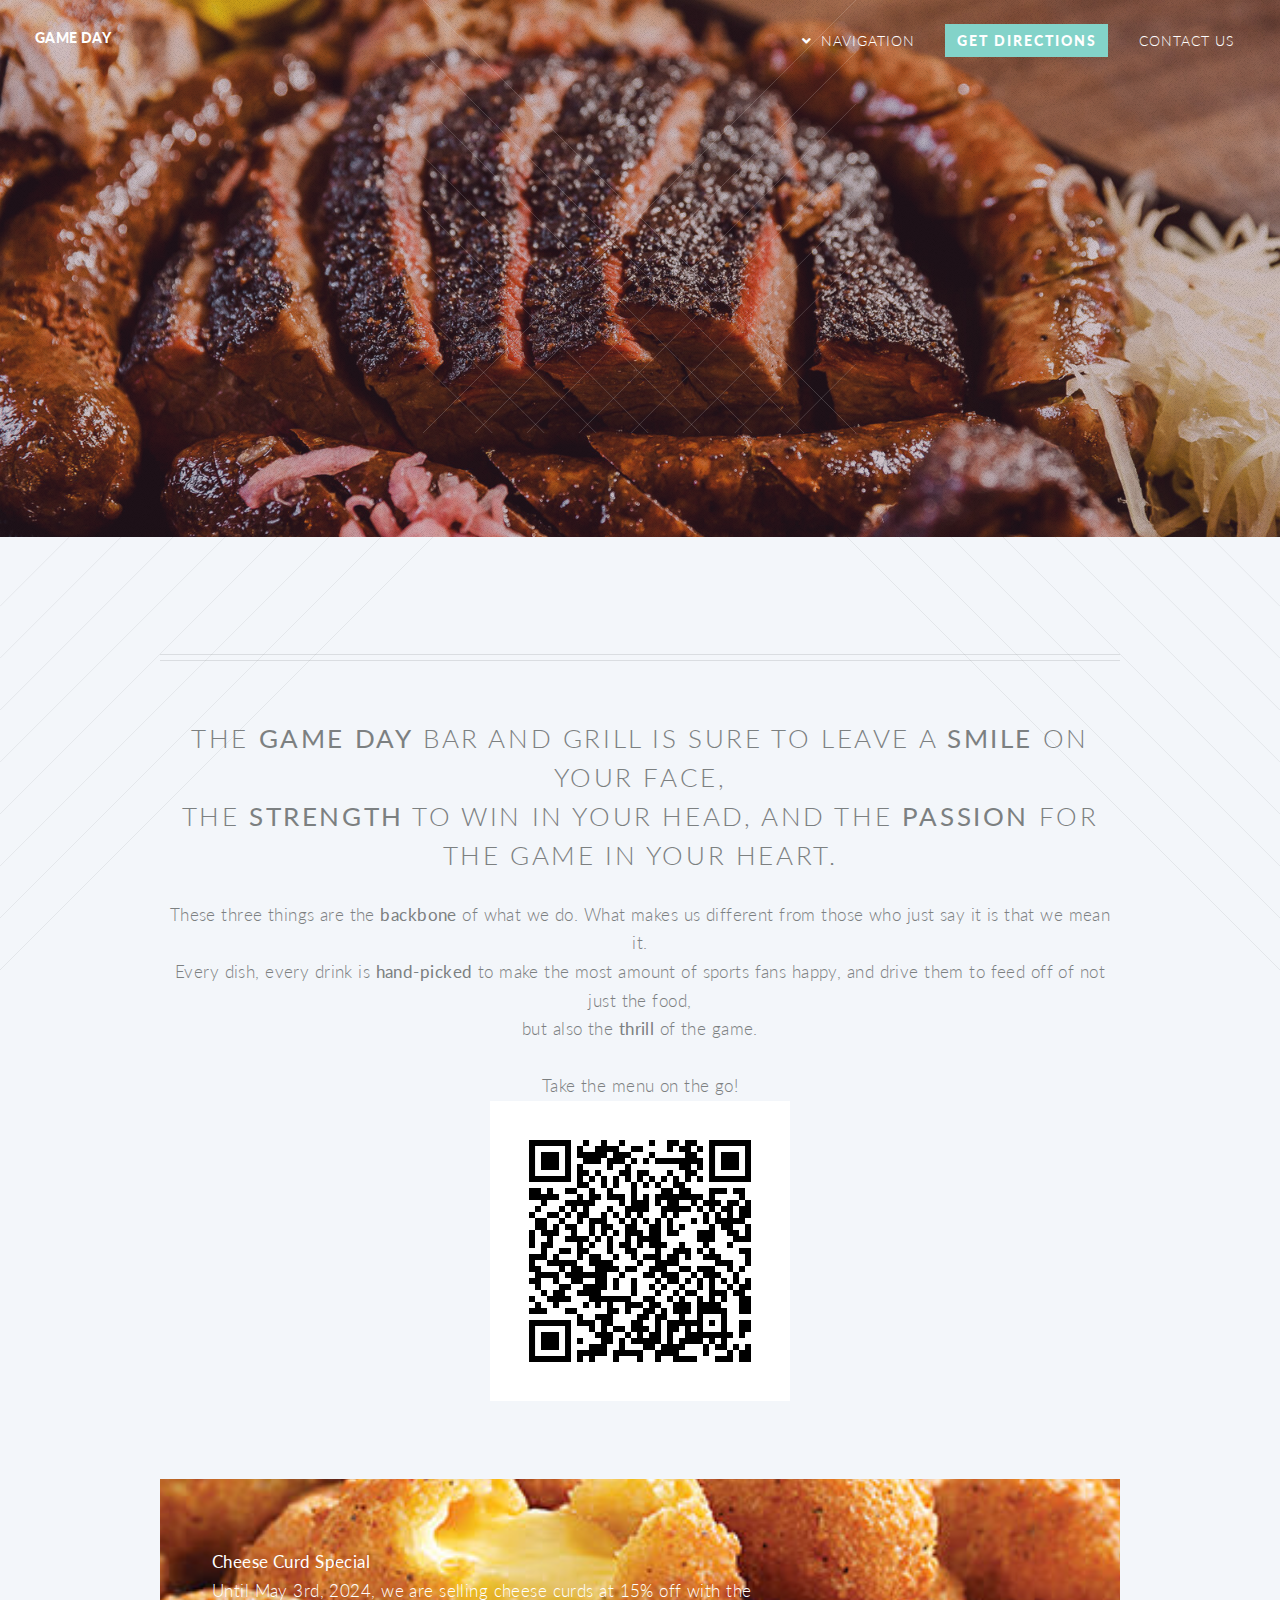
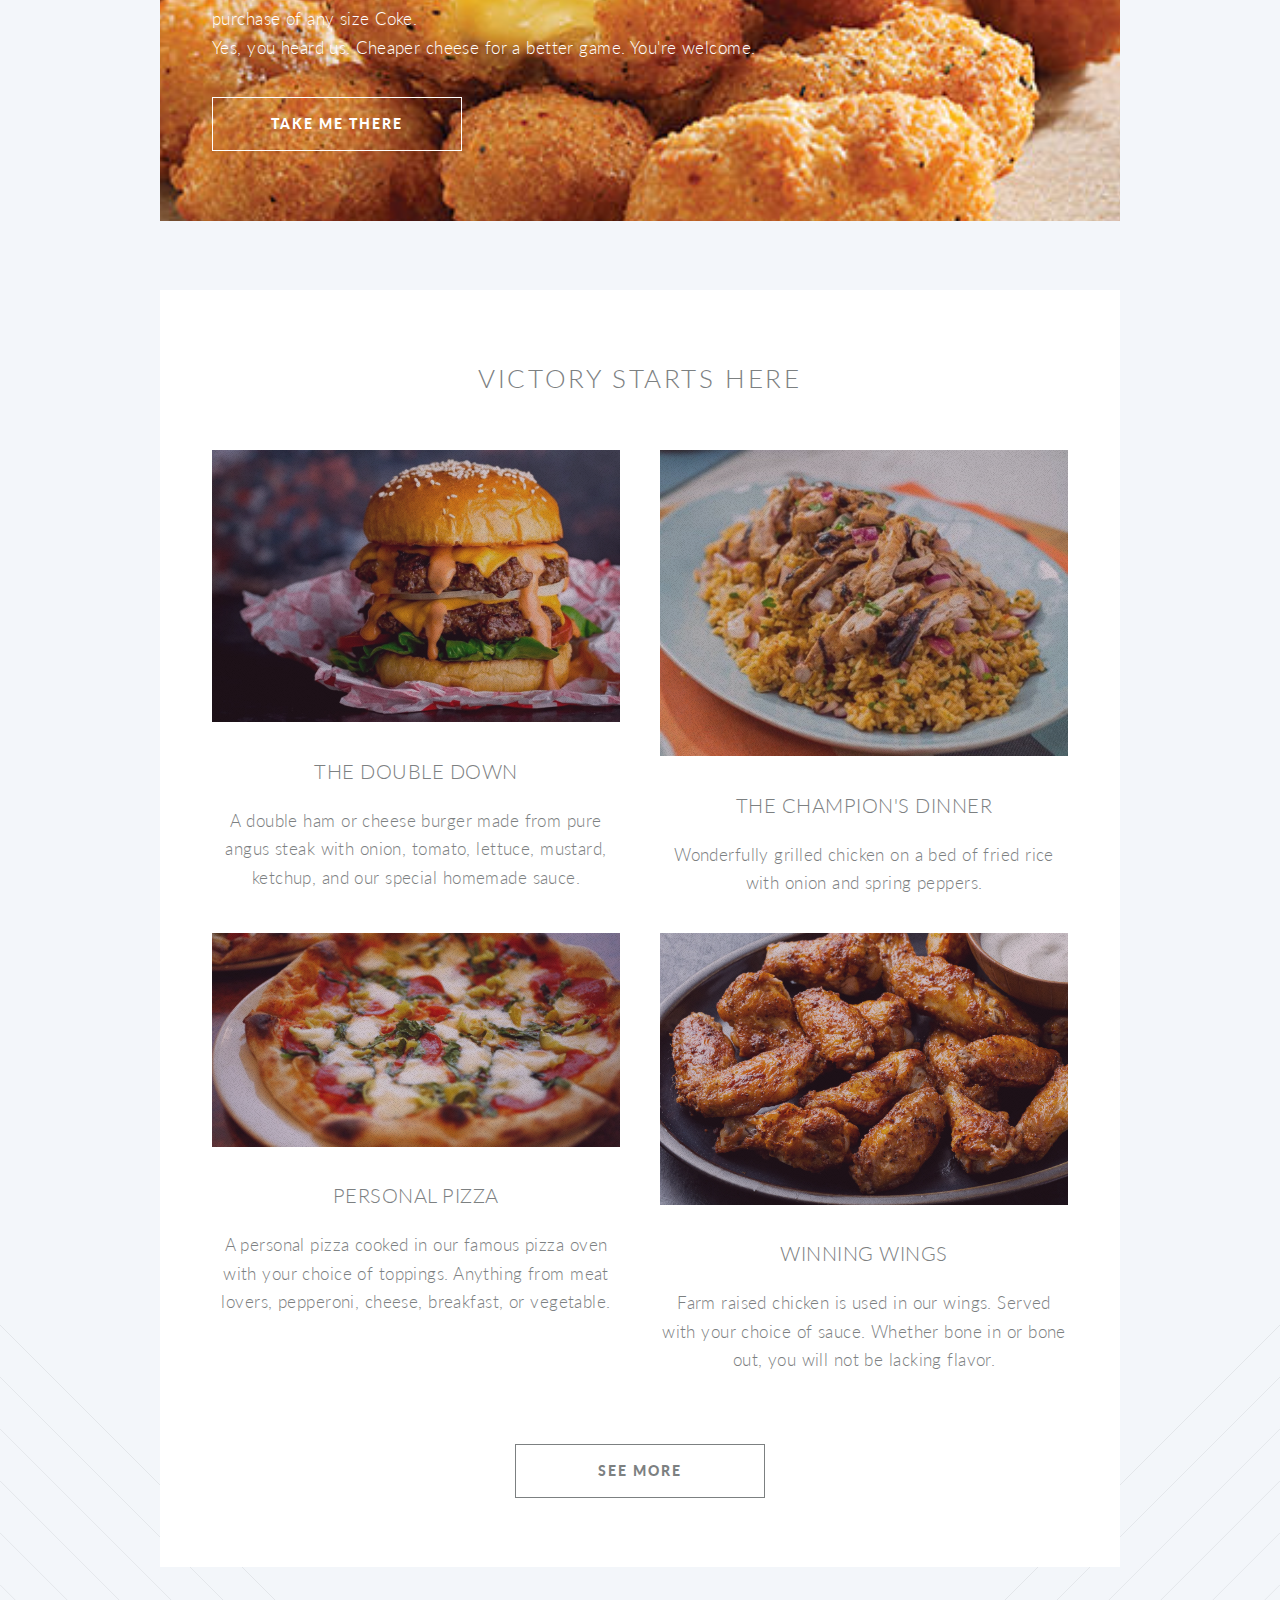
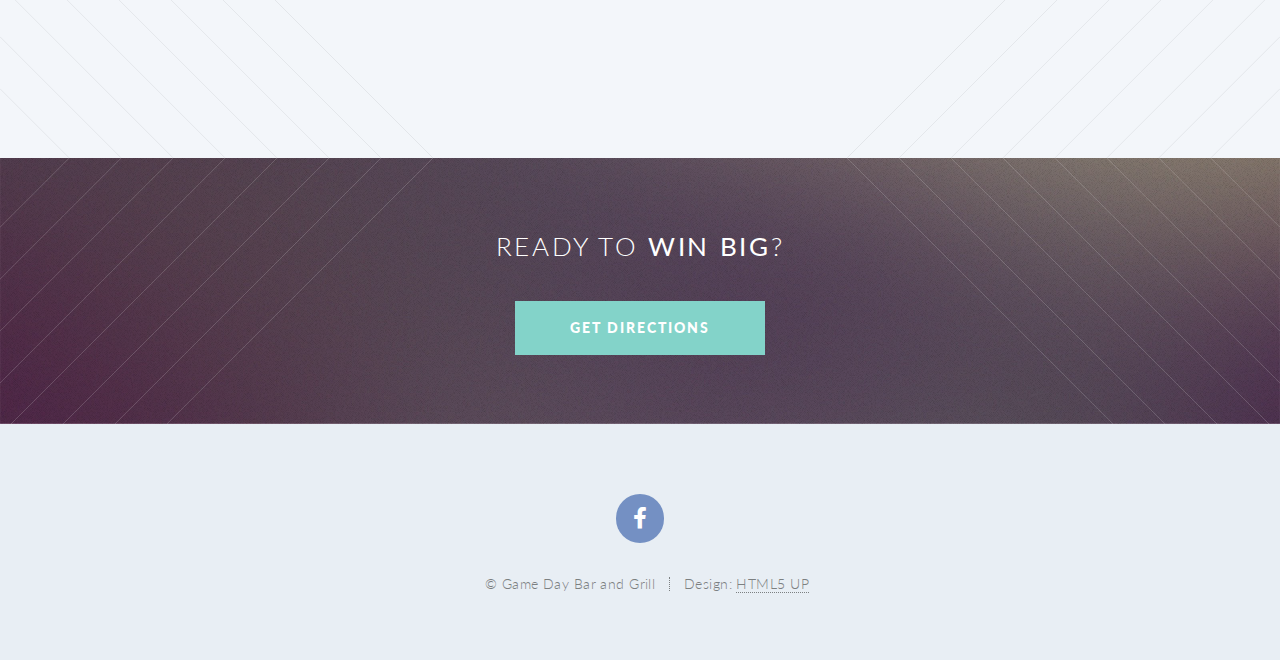
==== commit d5680cbf: "updated for SLC" ====
--- a/index.html
+++ b/index.html
@@ -30,6 +30,7 @@
 							</li>
 						</li>
 							<li><a href="https://www.google.com/maps/place/Mid-East+Career+and+Technology+Centers/@39.9274104,-81.5242728,17z/data=!3m1!4b1!4m6!3m5!1s0x8837cb4f096475af:0x53d98ddcf9a16863!8m2!3d39.9274063!4d-81.5216979!16s%2Fm%2F0769c2b?entry=ttu" class="button primary" target=_blank>Get Directions</a></li>
+							<li><a href="contact.html">Contact Us</a></li>
 						</ul>
 					</nav>
 				</header>
@@ -90,7 +91,7 @@
 										<header>
 										<strong>Cheese Curd Special</strong>
 										</header>
-										<p>Until January 1st, 2024, we are selling cheese curds at 15% off with the purchase of any size Coke.
+										<p>Until May 3rd, 2024, we are selling cheese curds at 15% off with the purchase of any size Coke.
 										<br />
 										Yes, you heard us. Cheaper cheese for a better game. You're welcome.</p>
 										<footer>
@@ -113,22 +114,22 @@
 									<div class="col-6 col-12-narrower">
 
 									<section>
-										<a href="#" class="image featured"><img src="images/DoubleCheeseBurger.webp" alt="" /></a>
+										<a href="menu.html" class="image featured"><img src="images/DoubleCheeseBurger.webp" alt="" /></a>
 										<header>
 											<h3>The Double Down</h3>
 										</header>
-										<p>Sed tristique purus vitae volutpat commodo suscipit amet sed nibh. Proin a ullamcorper sed blandit. Sed tristique purus vitae volutpat commodo suscipit ullamcorper sed blandit lorem ipsum dolore.</p>
+										<p>A double ham or cheese burger made from pure angus steak with onion, tomato, lettuce, mustard, ketchup, and our special homemade sauce.</p>
 									</section>
 
 								</div>
 								<div class="col-6 col-12-narrower">
 
 									<section>
-										<a href="#" class="image featured"><img src="images/grilledchickbpa.jpg" alt="" /></a>
+										<a href="menu.html" class="image featured"><img src="images/grilledchickbpa.jpg" alt="" /></a>
 										<header>
 											<h3>The Champion's Dinner</h3>
 										</header>
-										<p>Sed tristique purus vitae volutpat commodo suscipit amet sed nibh. Proin a ullamcorper sed blandit. Sed tristique purus vitae volutpat commodo suscipit ullamcorper sed blandit lorem ipsum dolore.</p>
+										<p>Wonderfully grilled chicken on a bed of fried rice with onion and spring peppers.</p>
 									</section>
 
 								</div>
@@ -137,22 +138,22 @@
 								<div class="col-6 col-12-narrower">
 
 									<section>
-										<a href="#" class="image featured"><img src="images/ItalianPizza.jpg" alt="" /></a>
+										<a href="menu.html" class="image featured"><img src="images/ItalianPizza.jpg" alt="" /></a>
 										<header>
 											<h3>Personal Pizza</h3>
 										</header>
-										<p>Sed tristique purus vitae volutpat commodo suscipit amet sed nibh. Proin a ullamcorper sed blandit. Sed tristique purus vitae volutpat commodo suscipit ullamcorper sed blandit lorem ipsum dolore.</p>
+										<p>A personal pizza cooked in our famous pizza oven with your choice of toppings. Anything from meat lovers, pepperoni, cheese, breakfast, or vegetable.</p>
 									</section>
 
 								</div>
 								<div class="col-6 col-12-narrower">
 
 									<section>
-										<a href="#" class="image featured"><img src="images/imrs.jpg" alt="" /></a>
+										<a href="menu.html" class="image featured"><img src="images/imrs.jpg" alt="" /></a>
 										<header>
 											<h3>Winning Wings</h3>
 										</header>
-										<p>Sed tristique purus vitae volutpat commodo suscipit amet sed nibh. Proin a ullamcorper sed blandit. Sed tristique purus vitae volutpat commodo suscipit ullamcorper sed blandit lorem ipsum dolore.</p>
+										<p>Farm raised chicken is used in our wings. Served with your choice of sauce. Whether bone in or bone out, you will not be lacking flavor.</p>
 									</section>
 
 								</div>
@@ -187,11 +188,7 @@
 				<footer id="footer">
 
 					<ul class="icons">
-						<li><a href="#" class="icon brands circle fa-twitter"><span class="label">Twitter</span></a></li>
 						<li><a href="https://www.facebook.com/profile.php?id=61553350365385" class="icon brands circle fa-facebook-f" target=_blank><span class="label">Facebook</span></a></li>
-						<li><a href="#" class="icon brands circle fa-google-plus-g"><span class="label">Google+</span></a></li>
-						<li><a href="#" class="icon brands circle fa-github"><span class="label">Github</span></a></li>
-						<li><a href="#" class="icon brands circle fa-dribbble"><span class="label">Dribbble</span></a></li>
 					</ul>
 
 					<ul class="copyright">
--- a/assets/css/main.css
+++ b/assets/css/main.css
@@ -2605,7 +2605,7 @@
 	#banner2 {
 		background-attachment: scroll, scroll, scroll, fixed;
 		background-color: #645862;
-		background-image: url("images/light-bl.svg"), url("images/light-br.svg"), url("images/overlay.png"), url("../../images/Banner1.jpg");
+		background-image: url("images/light-bl.svg"), url("images/light-br.svg"), url("images/overlay.png"), url("../../images/ThanksWallpaper.jpg");
 		background-position: bottom left, bottom right, top left, top center;
 		background-repeat: no-repeat, no-repeat, repeat, no-repeat;
 		background-size: 25em, 25em, auto, cover;
